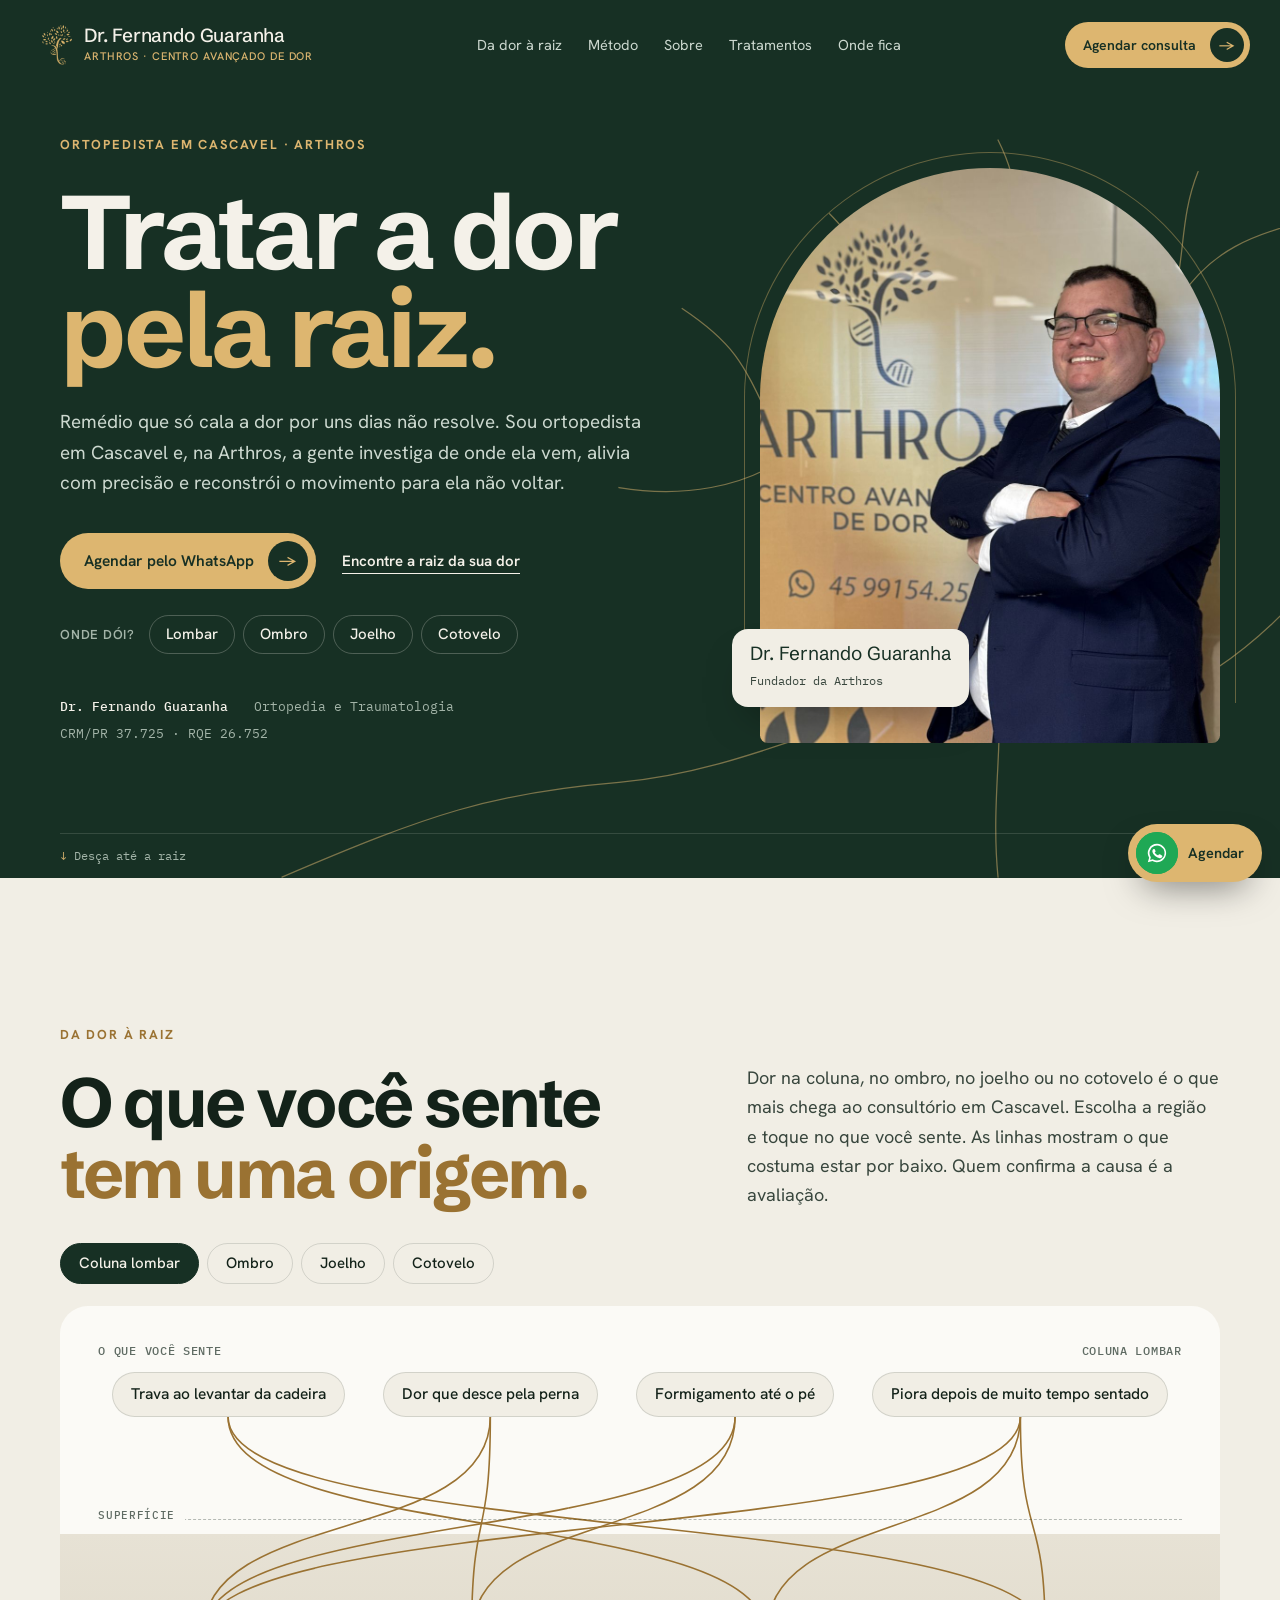
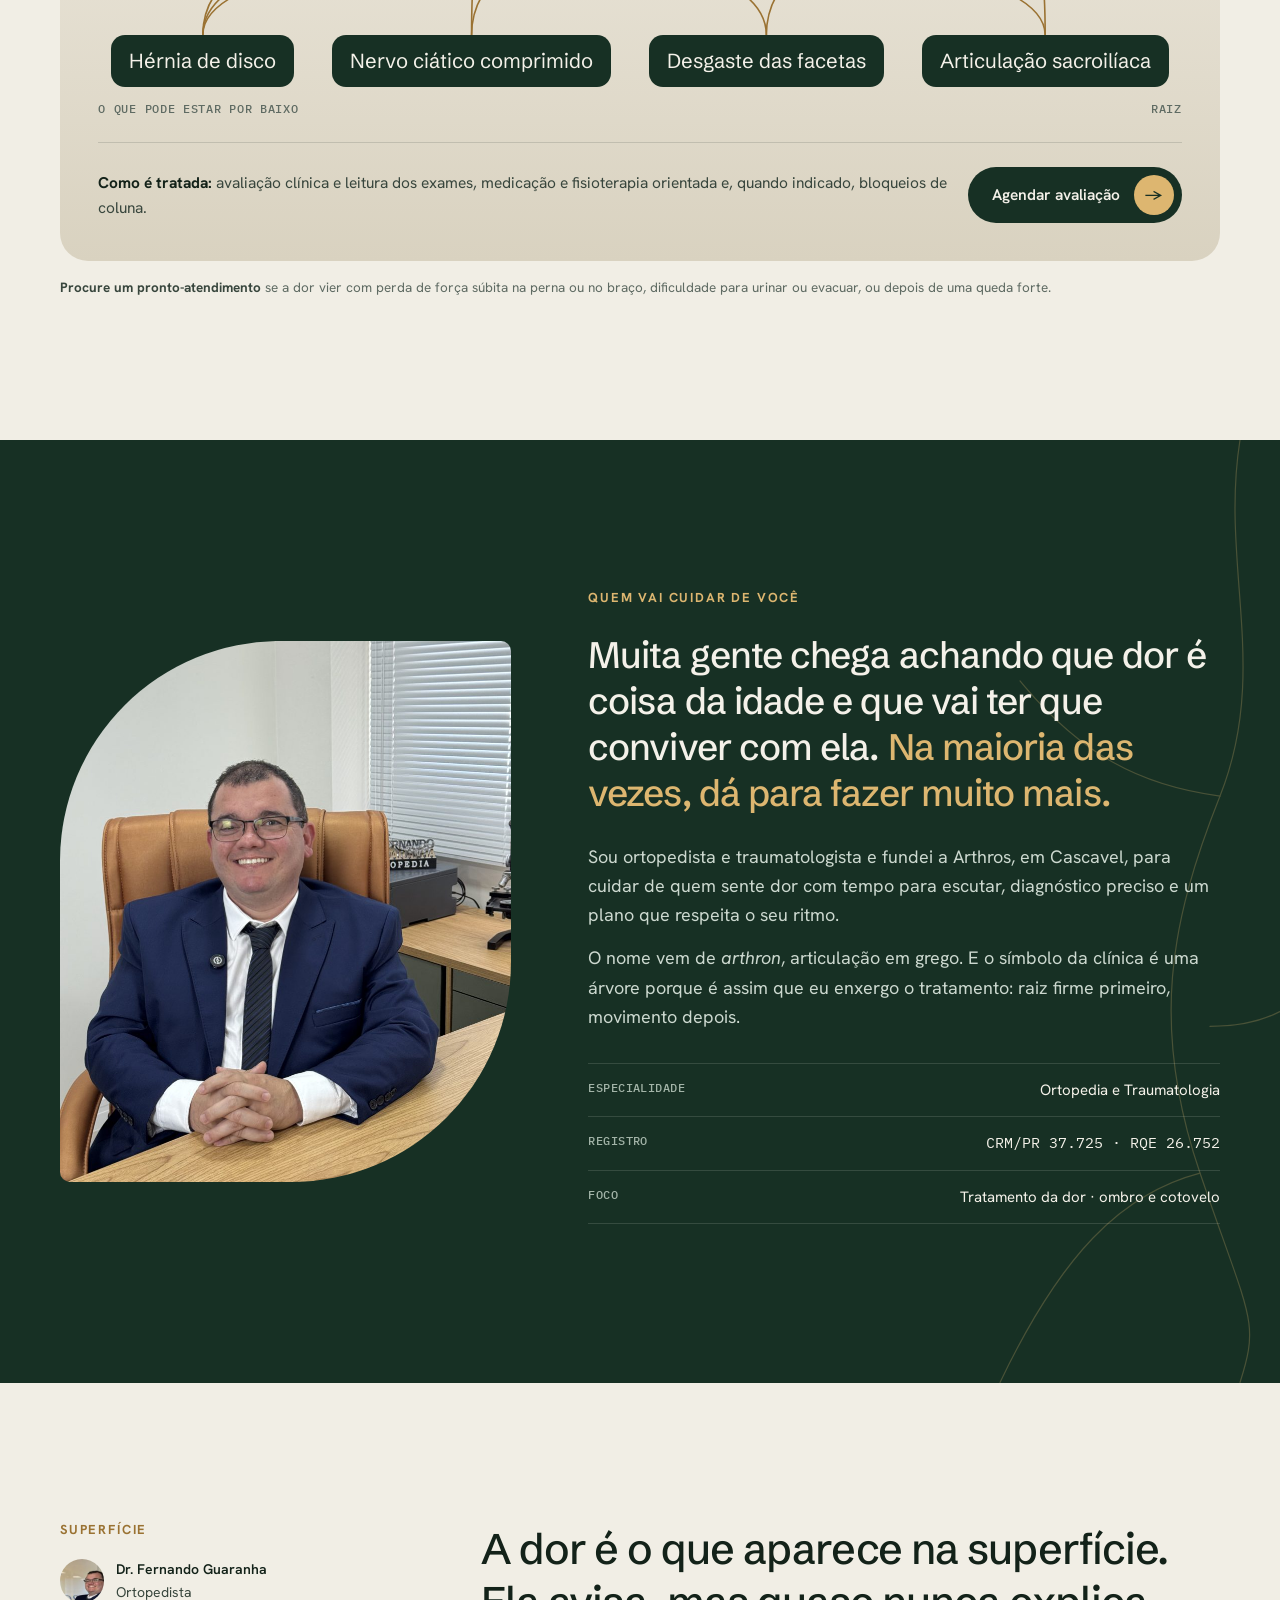
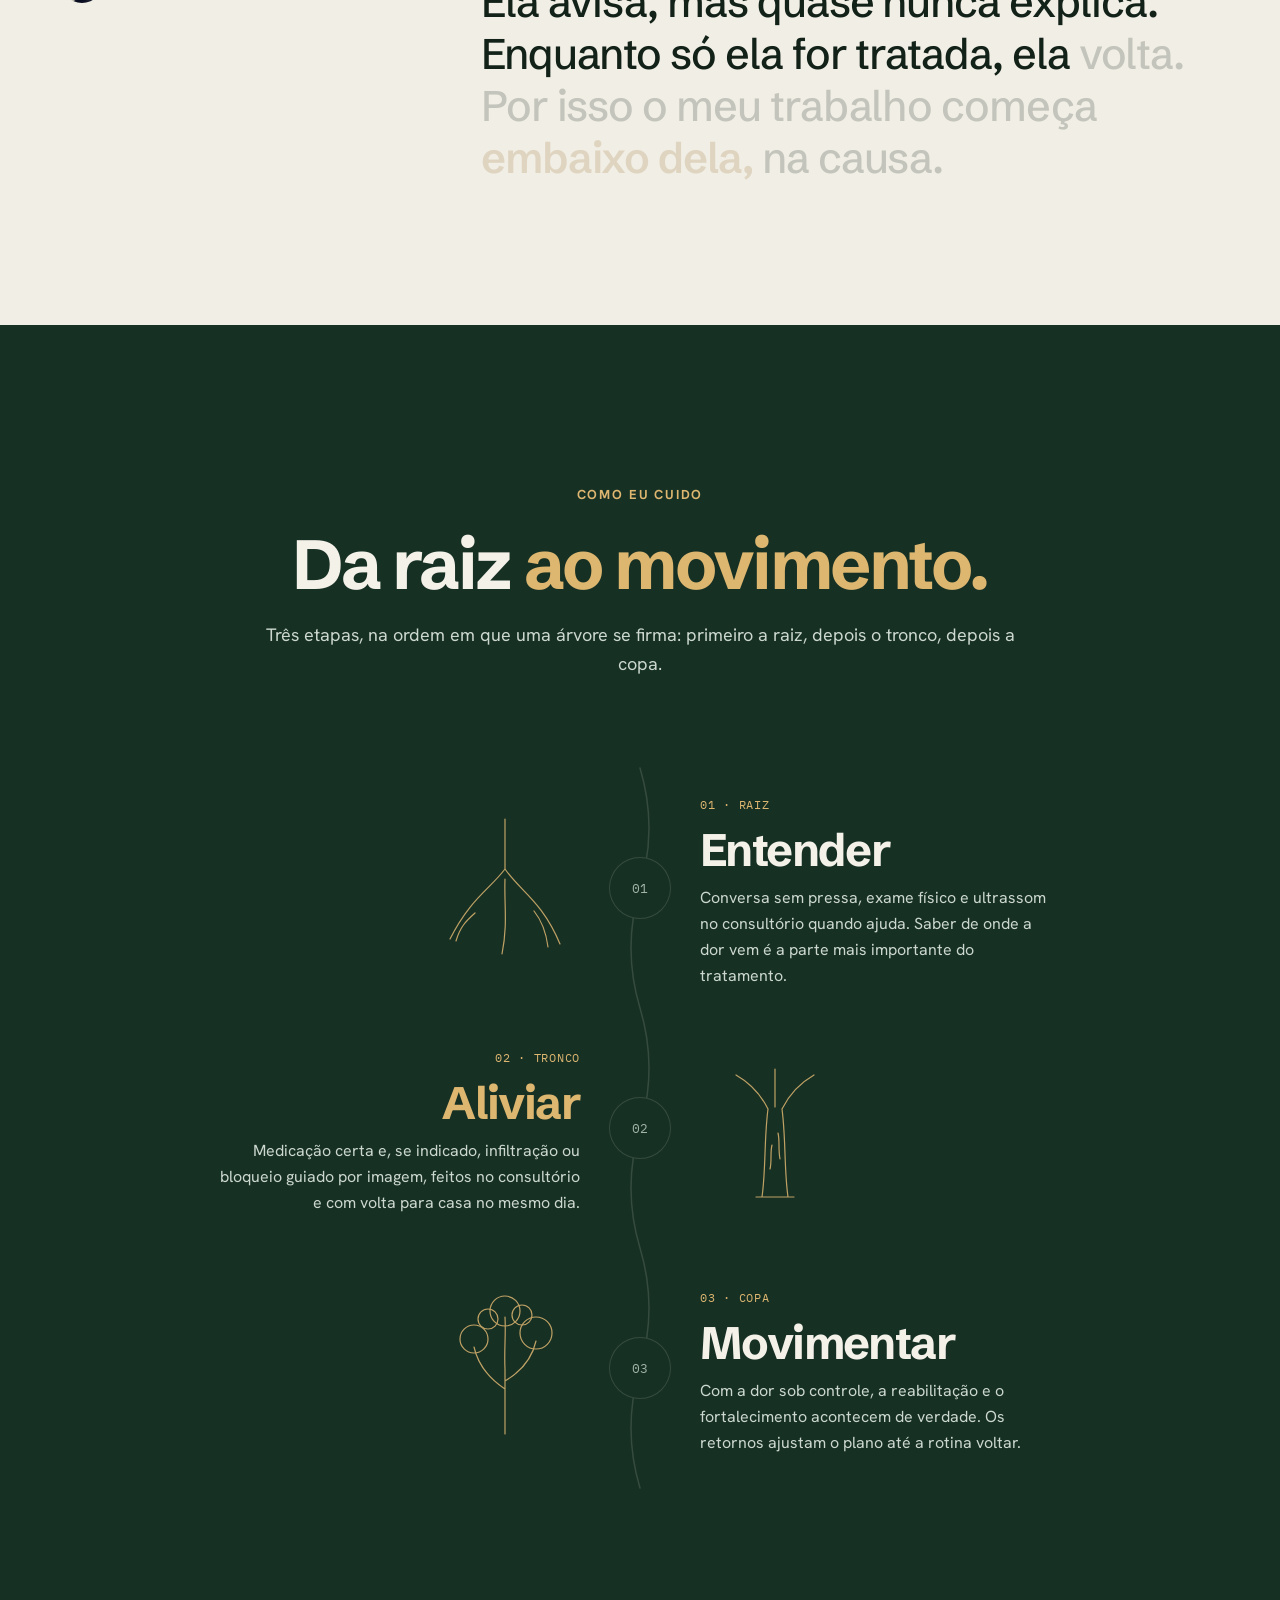
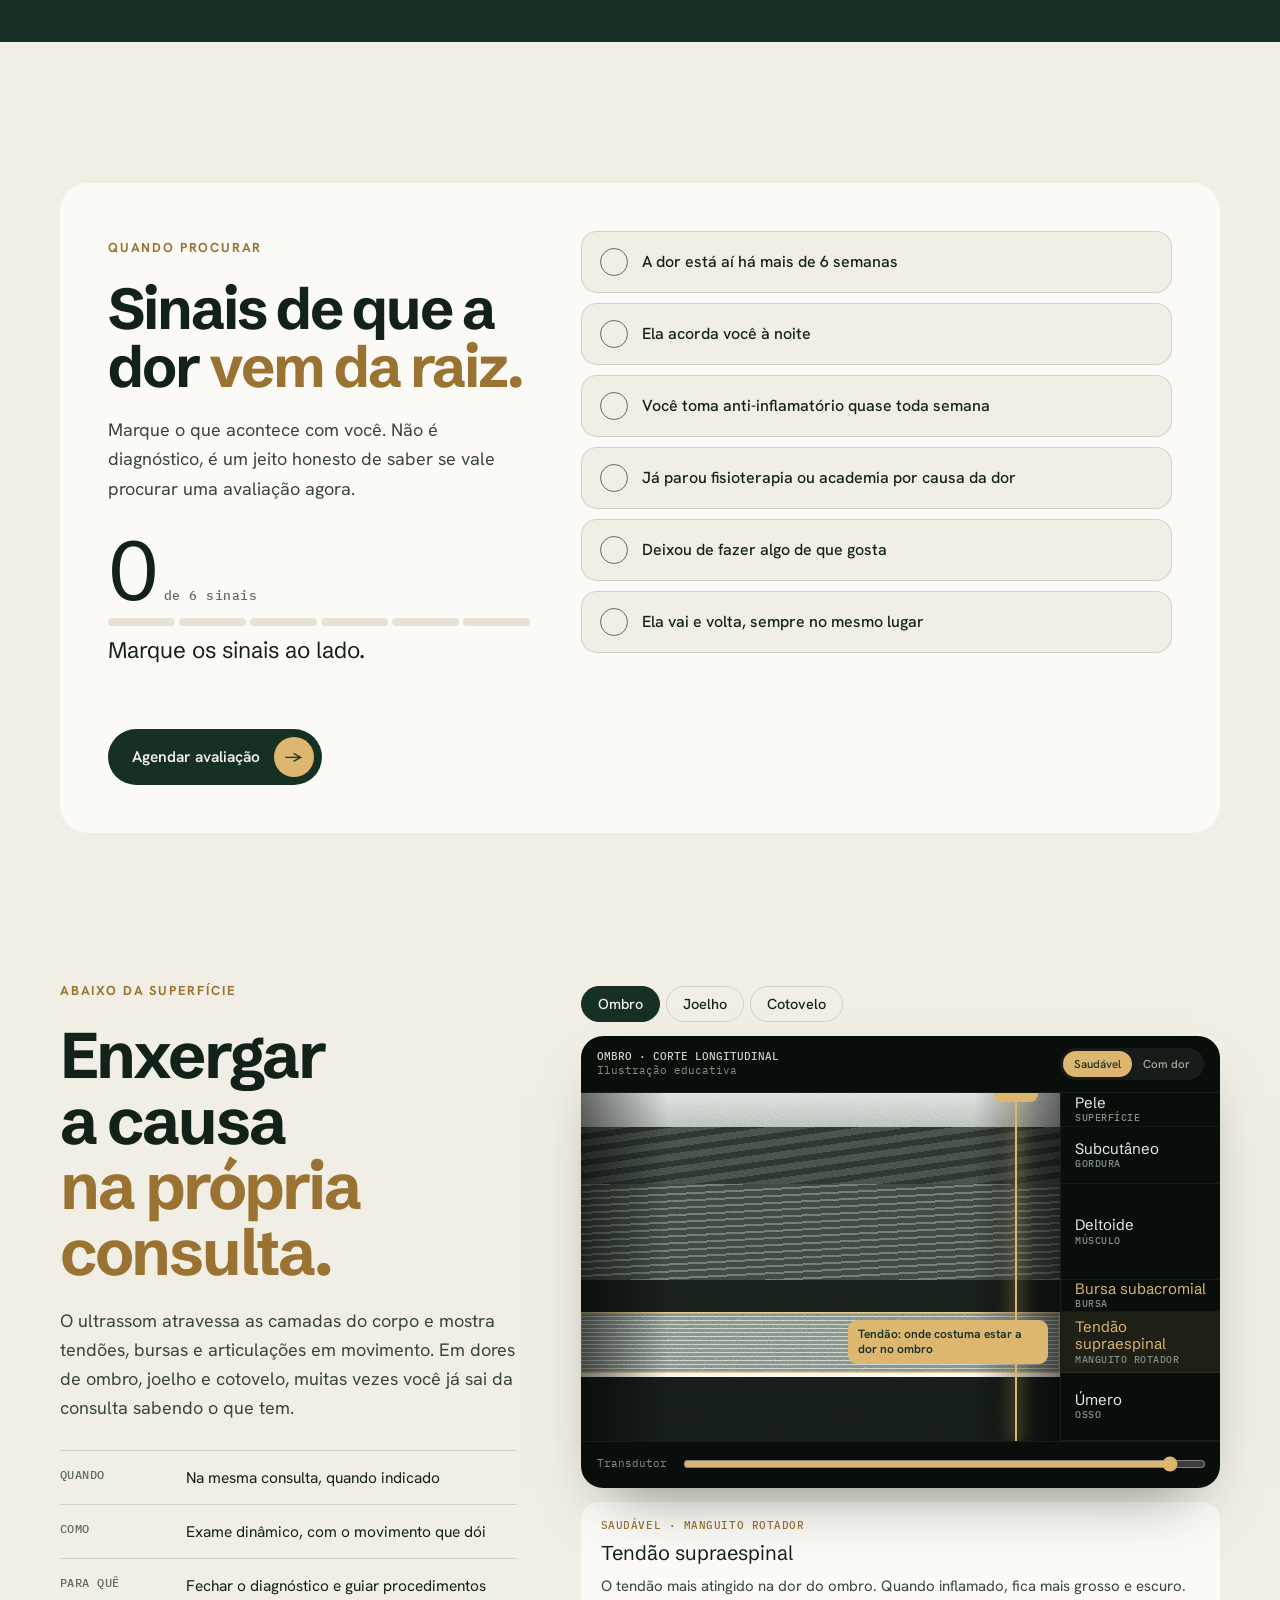
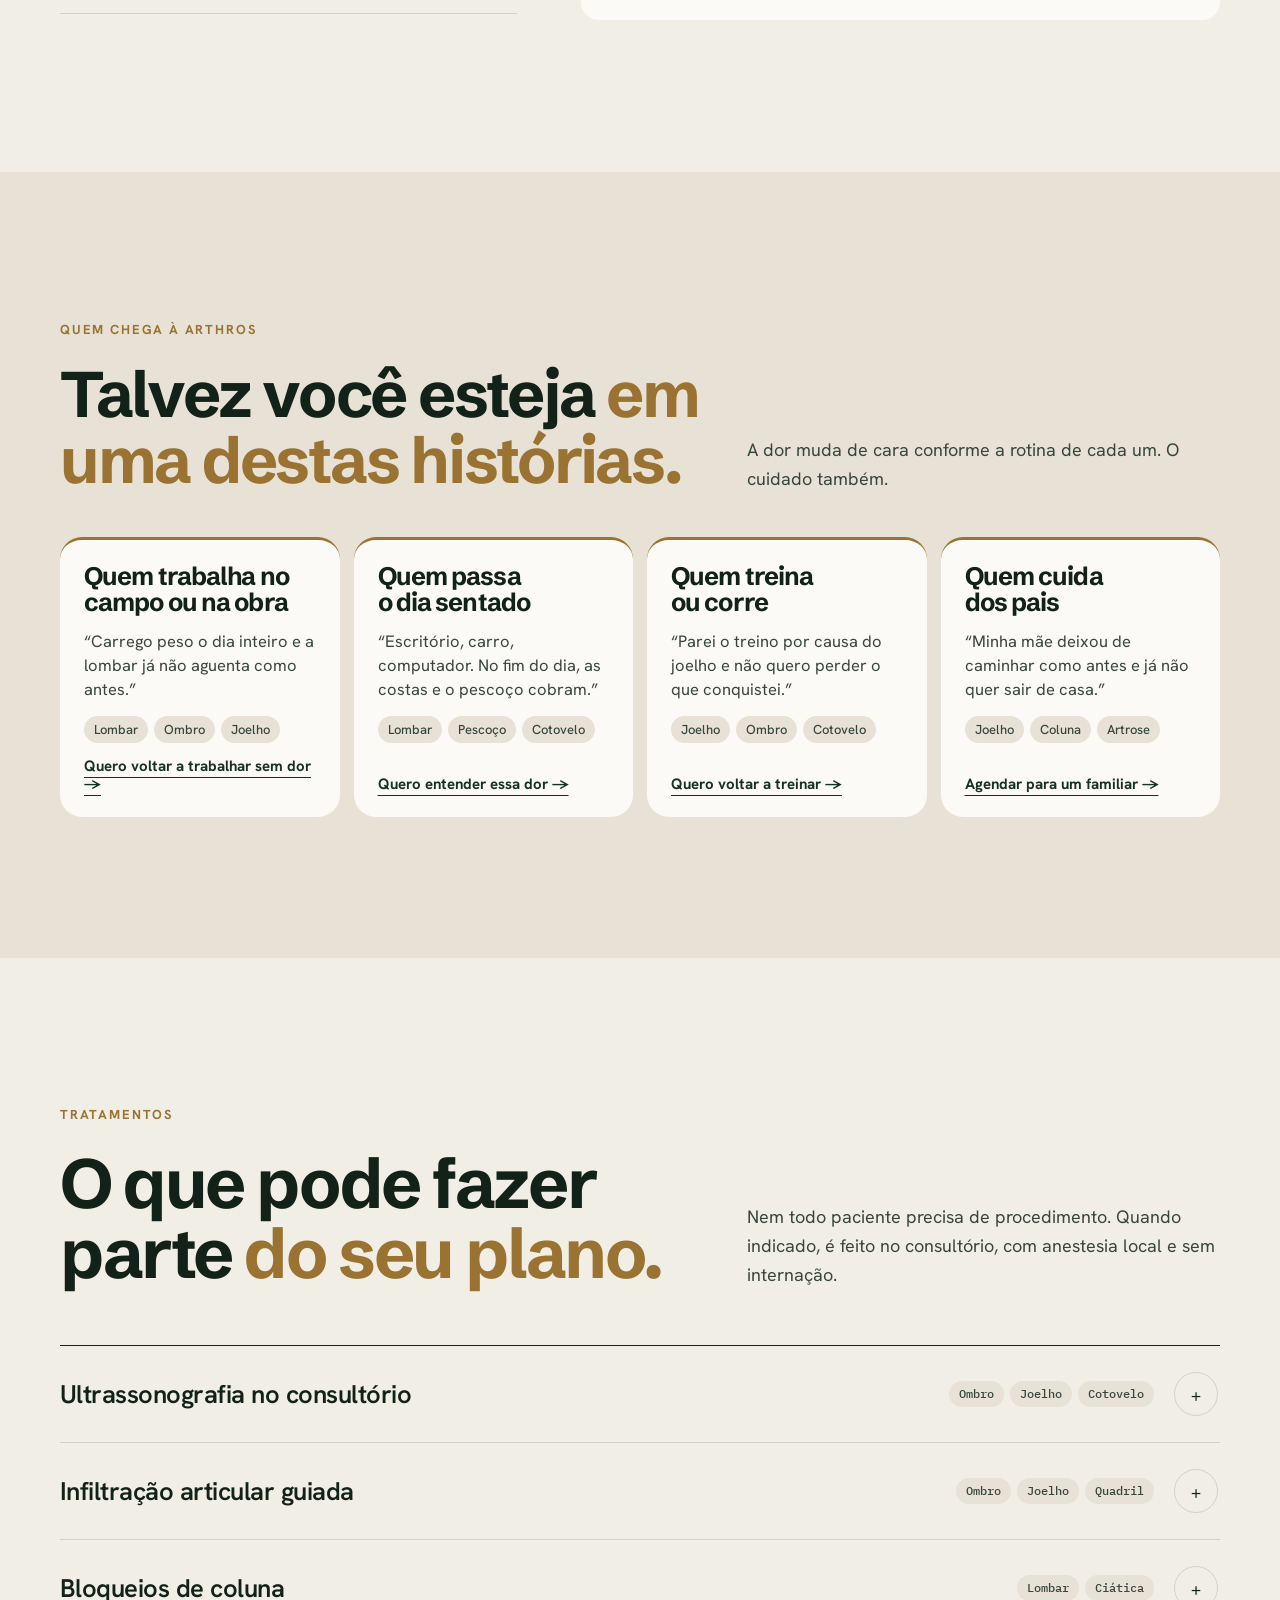
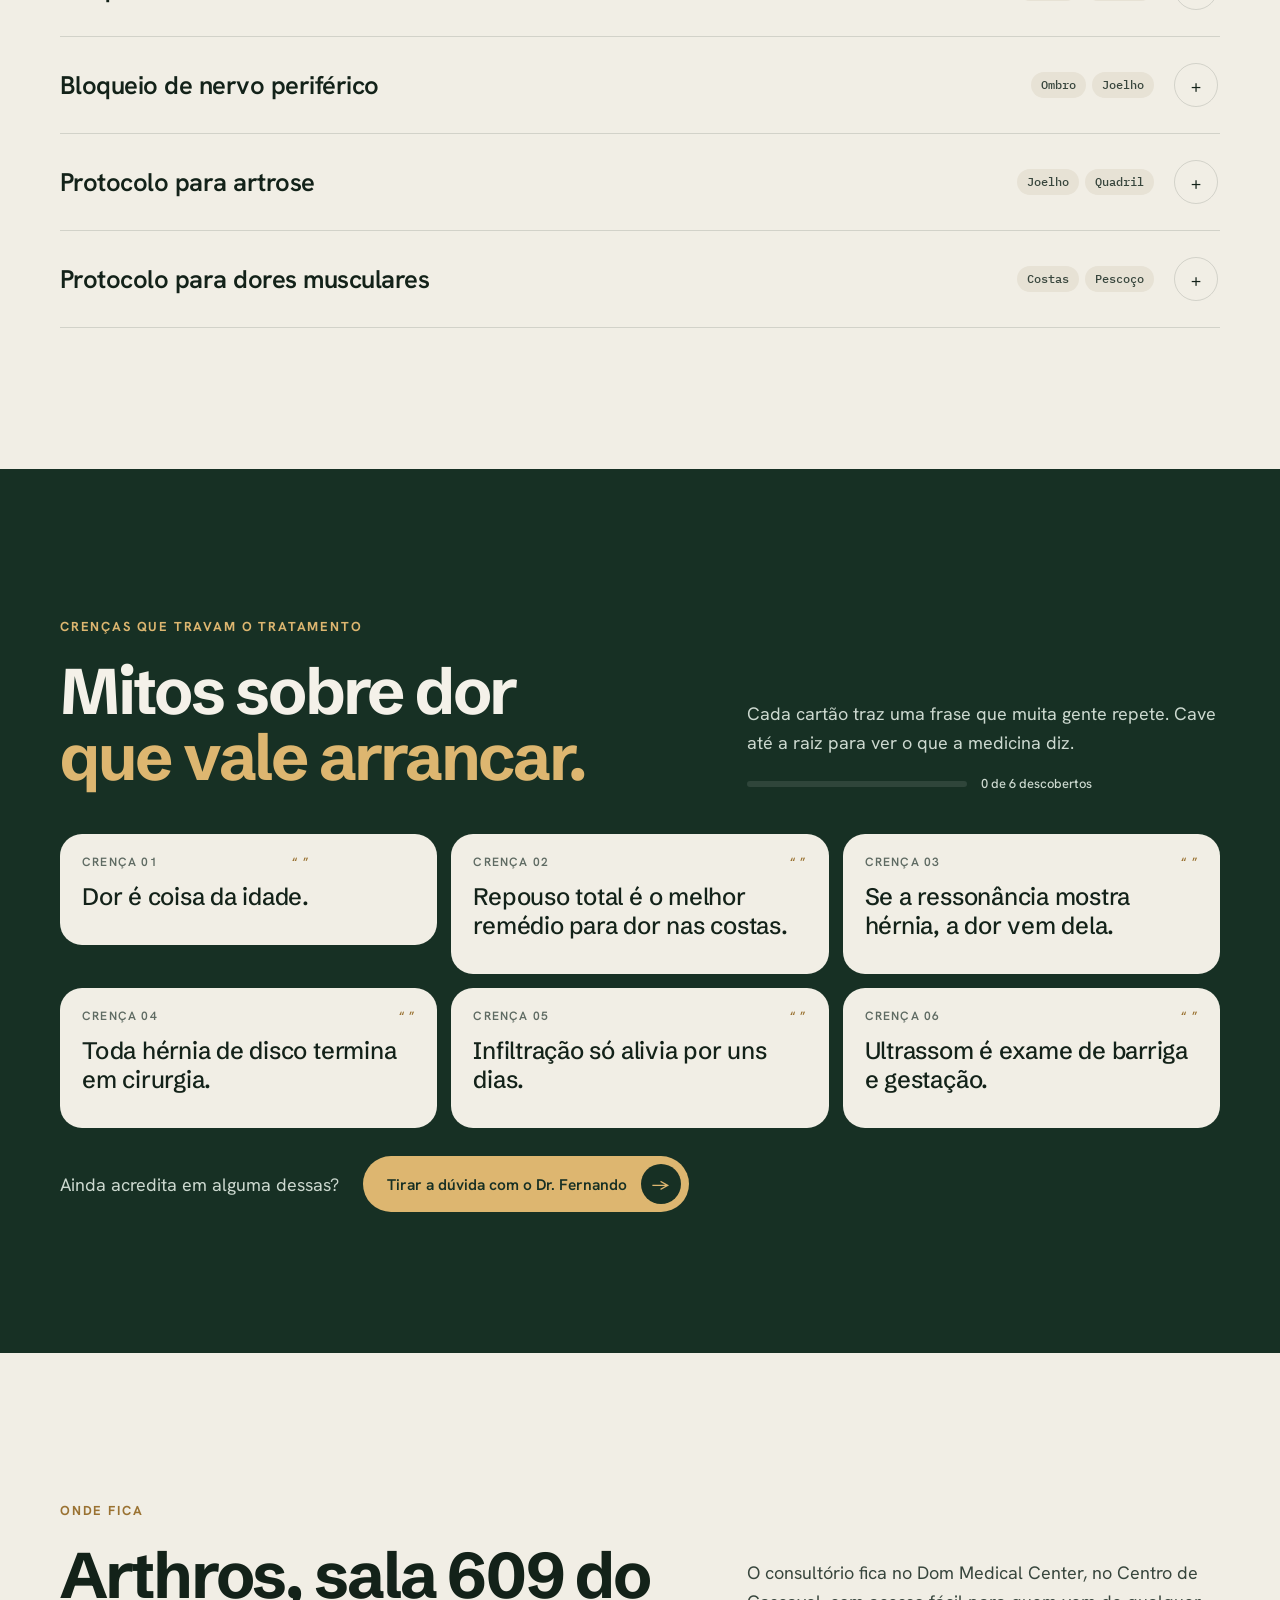
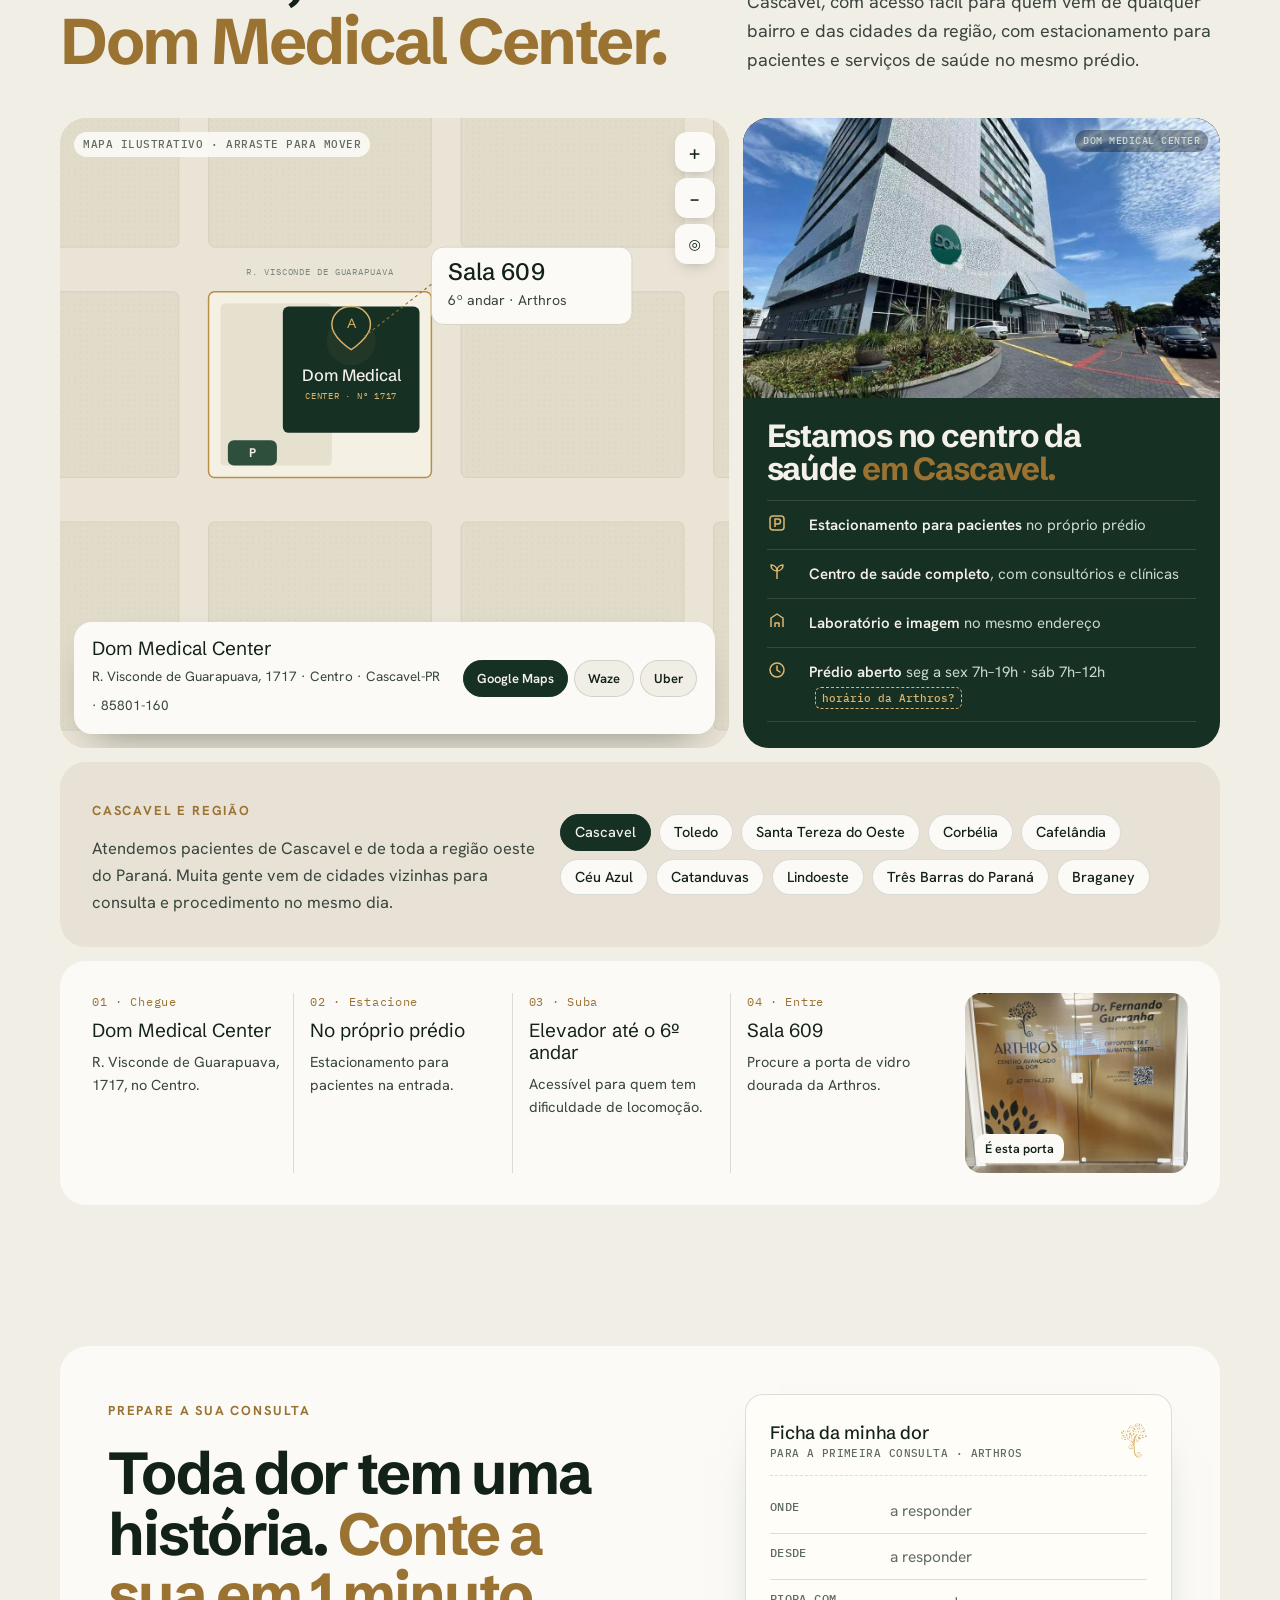
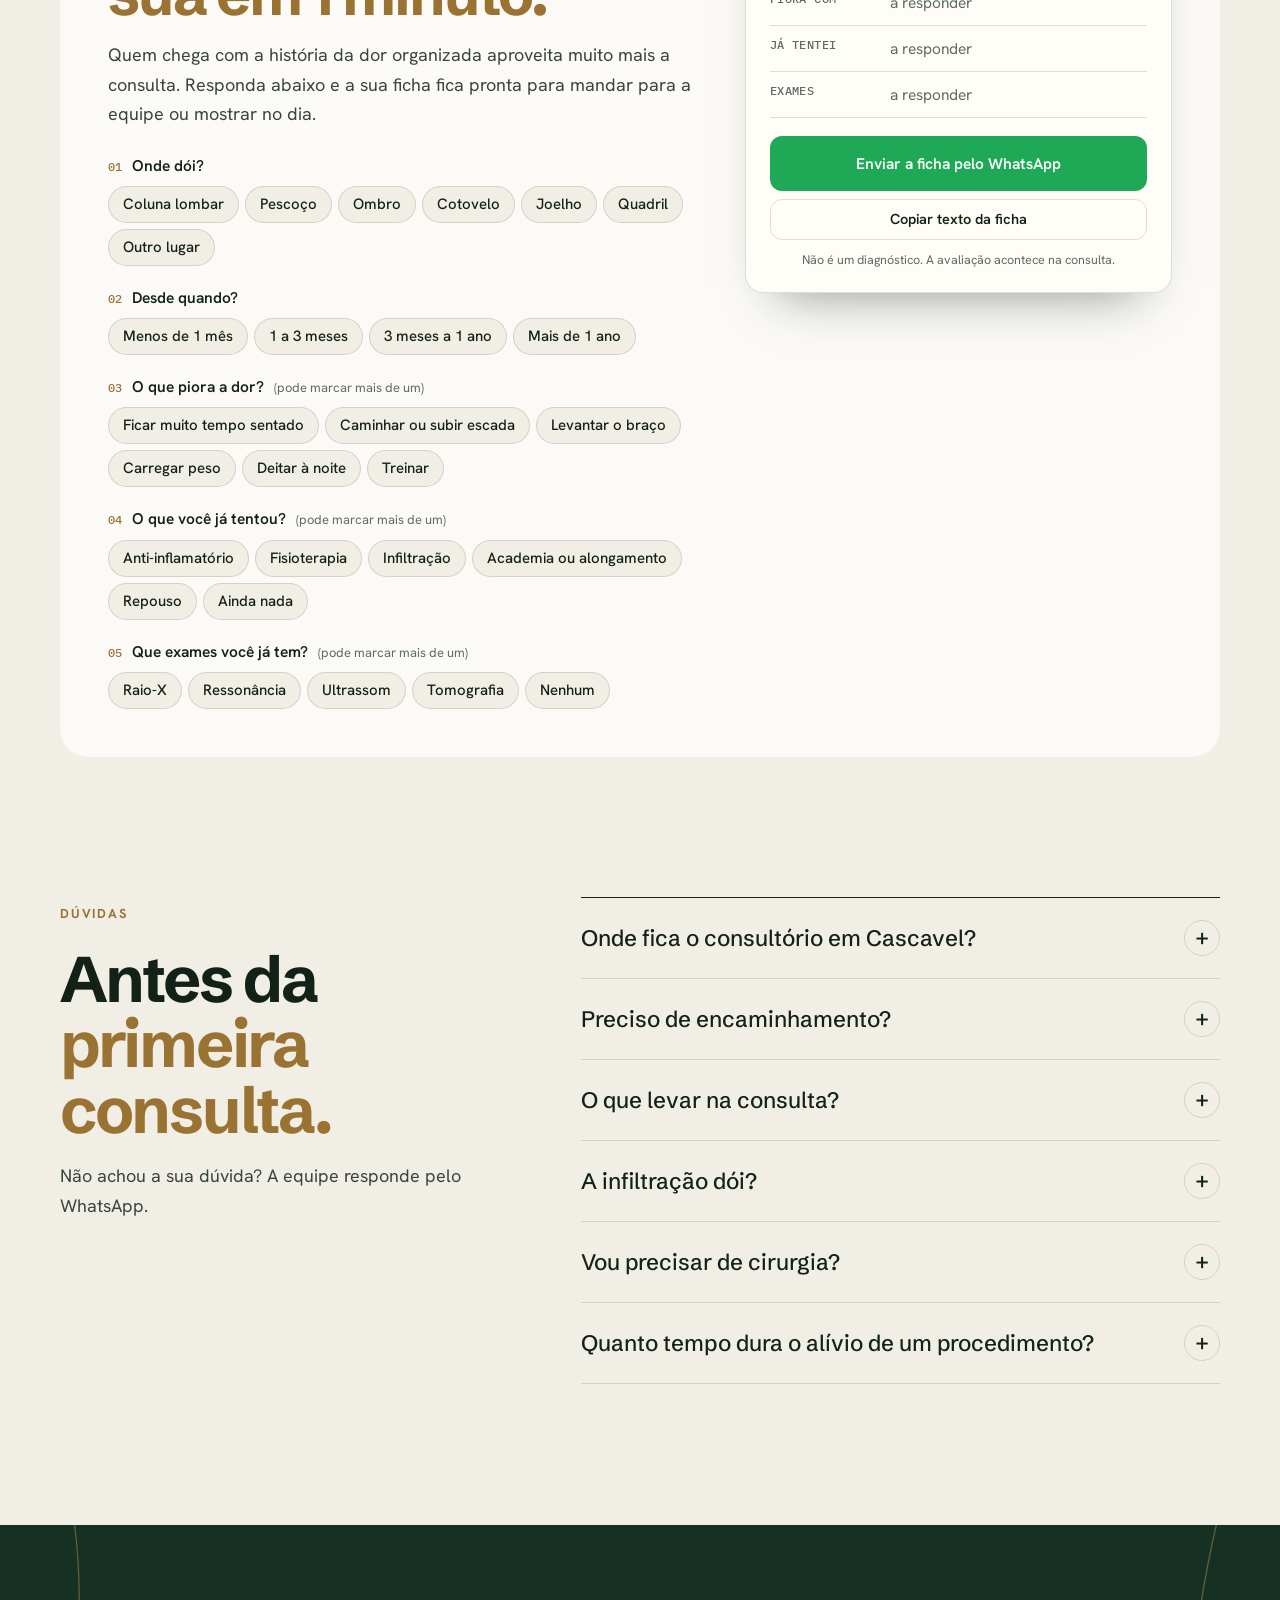
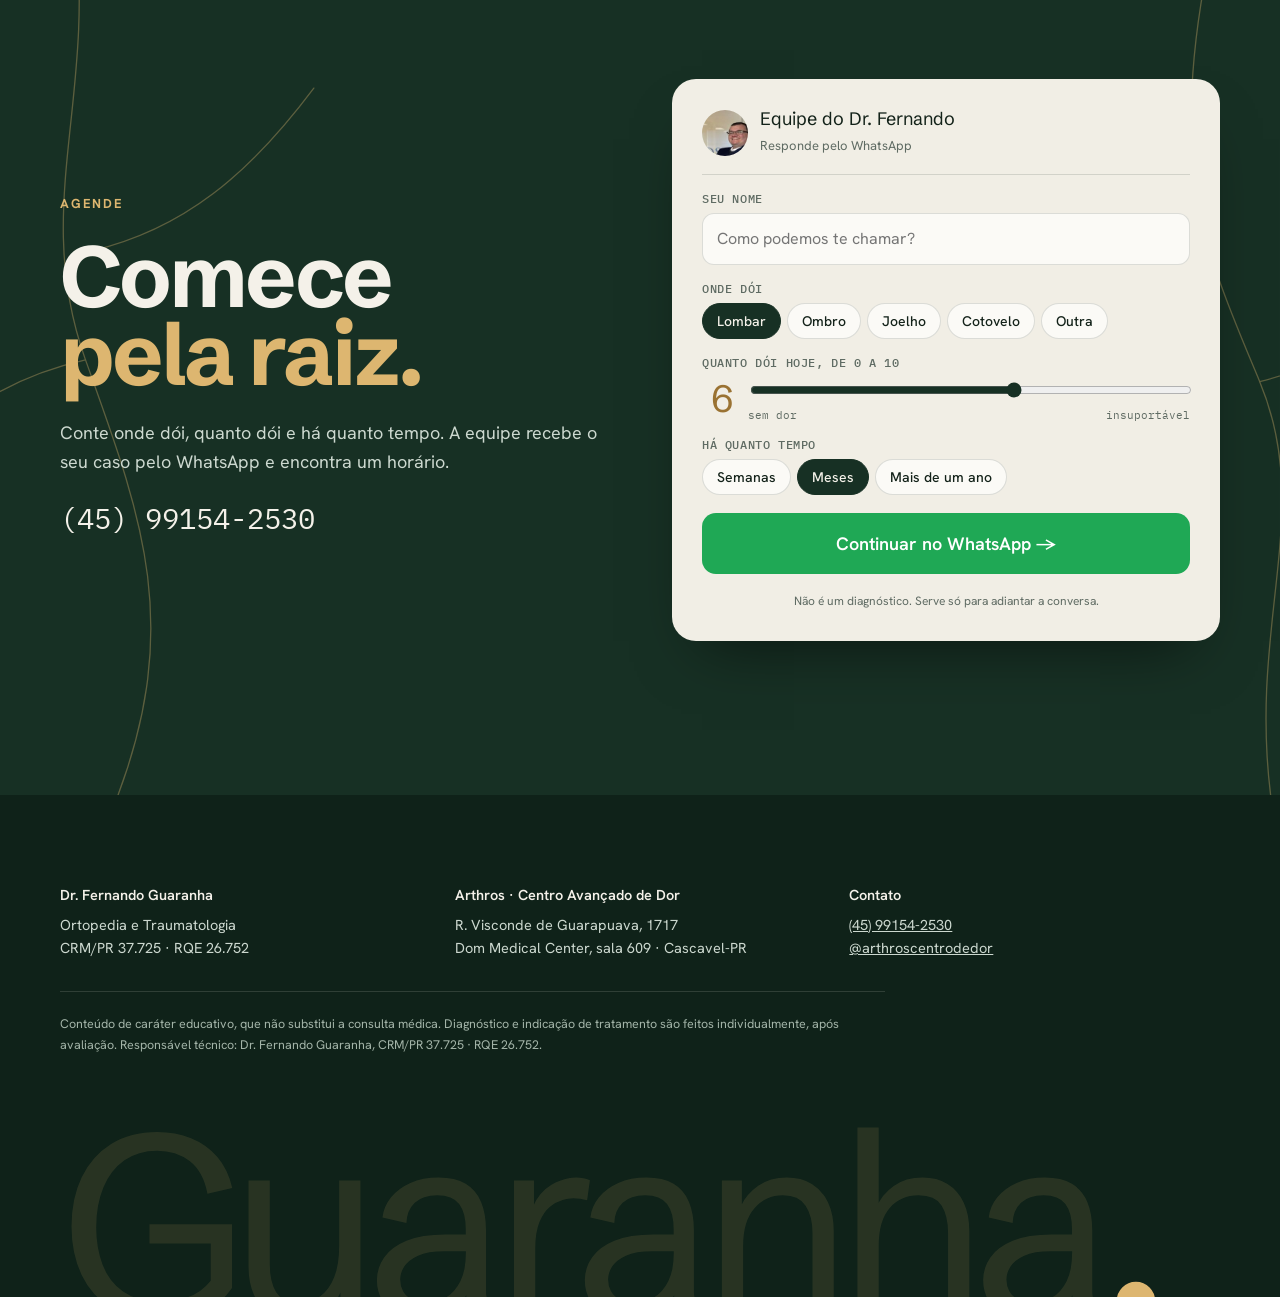
==== index.html @ 93569114 "Add files via upload" ====
<!doctype html>
<html lang="pt-BR">
<head>
<meta charset="utf-8">
<meta name="viewport" content="width=device-width, initial-scale=1, viewport-fit=cover">
<title>Dr. Fernando Guaranha · Ortopedista em Cascavel</title>
<meta name="description" content="Ortopedista em Cascavel especializado no tratamento da dor na coluna, ombro, joelho e cotovelo. Ultrassom no consultório, infiltração e bloqueios guiados. Arthros, Dom Medical Center, sala 609.">
<meta name="keywords" content="ortopedista Cascavel, tratamento da dor Cascavel, dor no ombro Cascavel, dor no joelho Cascavel, dor lombar Cascavel, infiltração Cascavel, bloqueio de coluna Cascavel, Arthros Cascavel, Dom Medical Center">
<meta name="robots" content="index,follow,max-image-preview:large">
<meta name="author" content="Dr. Fernando Guaranha">
<meta name="geo.region" content="BR-PR">
<meta name="geo.placename" content="Cascavel">
<meta name="geo.position" content="-24.9569452;-53.4633422">
<meta name="ICBM" content="-24.9569452, -53.4633422">
<meta name="theme-color" content="#173024">
<link rel="canonical" href="https://SEU-DOMINIO.com.br/">
<link rel="icon" type="image/png" href="img/arthros_gold.png">
<meta property="og:type" content="website">
<meta property="og:locale" content="pt_BR">
<meta property="og:site_name" content="Dr. Fernando Guaranha · Arthros">
<meta property="og:title" content="Dr. Fernando Guaranha · Ortopedista em Cascavel">
<meta property="og:description" content="Tratar a dor pela raiz. Coluna, ombro, joelho e cotovelo, com ultrassom no consultório. Arthros, Dom Medical Center, Cascavel-PR.">
<meta property="og:url" content="https://SEU-DOMINIO.com.br/">
<meta property="og:image" content="https://SEU-DOMINIO.com.br/img/og.jpg">
<meta property="og:image:width" content="1200">
<meta property="og:image:height" content="630">
<meta name="twitter:card" content="summary_large_image">
<script type="application/ld+json">
{"@context":"https://schema.org","@graph":[
{"@type":"Physician","@id":"https://SEU-DOMINIO.com.br/#medico","name":"Dr. Fernando Guaranha","description":"Ortopedista e traumatologista em Cascavel, com foco no tratamento da dor na coluna, ombro, joelho e cotovelo.","medicalSpecialty":"Orthopedic","url":"https://SEU-DOMINIO.com.br/","image":"https://SEU-DOMINIO.com.br/img/sobre.jpg","telephone":"+55-45-99154-2530","identifier":[{"@type":"PropertyValue","propertyID":"CRM/PR","value":"37725"},{"@type":"PropertyValue","propertyID":"RQE","value":"26752"}],"worksFor":{"@id":"https://SEU-DOMINIO.com.br/#clinica"},"address":{"@id":"https://SEU-DOMINIO.com.br/#endereco"},"areaServed":[{"@type":"City","name":"Cascavel"},{"@type":"City","name":"Toledo"},{"@type":"City","name":"Santa Tereza do Oeste"},{"@type":"City","name":"Corbélia"},{"@type":"City","name":"Cafelândia"}],"sameAs":["https://www.instagram.com/arthroscentrodedor/"]},
{"@type":"MedicalClinic","@id":"https://SEU-DOMINIO.com.br/#clinica","name":"Arthros · Centro Avançado de Dor","url":"https://SEU-DOMINIO.com.br/","image":"https://SEU-DOMINIO.com.br/img/fachada.jpg","logo":"https://SEU-DOMINIO.com.br/img/arthros_gold.png","telephone":"+55-45-99154-2530","medicalSpecialty":"Orthopedic","address":{"@type":"PostalAddress","@id":"https://SEU-DOMINIO.com.br/#endereco","streetAddress":"Rua Visconde de Guarapuava, 1717, sala 609 (Dom Medical Center)","addressLocality":"Cascavel","addressRegion":"PR","postalCode":"85801-160","addressCountry":"BR"},"geo":{"@type":"GeoCoordinates","latitude":-24.9569452,"longitude":-53.4633422},"hasMap":"https://www.google.com/maps/place/?q=place_id:ChIJ8yO1ZZ3V85QRUoaycMlhe_M","availableService":[{"@type":"MedicalProcedure","name":"Ultrassonografia musculoesquelética"},{"@type":"MedicalProcedure","name":"Infiltração articular guiada por ultrassom"},{"@type":"MedicalProcedure","name":"Bloqueios de coluna"},{"@type":"MedicalProcedure","name":"Bloqueio de nervo periférico"},{"@type":"MedicalProcedure","name":"Protocolo para artrose"}],"sameAs":["https://www.instagram.com/arthroscentrodedor/"]},
{"@type":"FAQPage","mainEntity":[
{"@type":"Question","name":"Onde fica o consultório em Cascavel?","acceptedAnswer":{"@type":"Answer","text":"No Dom Medical Center, Rua Visconde de Guarapuava, 1717, sala 609, no Centro de Cascavel. O prédio tem estacionamento para pacientes."}},
{"@type":"Question","name":"Preciso de encaminhamento?","acceptedAnswer":{"@type":"Answer","text":"Não. Você pode agendar direto pelo WhatsApp e contar um pouco da sua dor para a equipe já se preparar."}},
{"@type":"Question","name":"O que levar na consulta?","acceptedAnswer":{"@type":"Answer","text":"Os exames de imagem que já tiver (raio-X, ressonância, ultrassom) e a lista dos remédios que usa. Se faltar algum exame, ele é pedido na consulta."}},
{"@type":"Question","name":"A infiltração dói?","acceptedAnswer":{"@type":"Answer","text":"É feita com anestesia local e agulha fina, guiada por imagem. A maioria das pessoas descreve um desconforto rápido, e cada etapa é explicada antes de começar."}},
{"@type":"Question","name":"Vou precisar de cirurgia?","acceptedAnswer":{"@type":"Answer","text":"A maior parte das dores de coluna, ombro e joelho é tratada sem cirurgia. Se a avaliação mostrar que a cirurgia é o melhor caminho, você recebe essa informação com clareza e o encaminhamento adequado."}}
]}]}
</script>
<link rel="preconnect" href="https://fonts.googleapis.com">
<link rel="preconnect" href="https://fonts.gstatic.com" crossorigin>
<link rel="stylesheet" href="https://fonts.googleapis.com/css2?family=Schibsted+Grotesk:ital,wght@0,400..800;1,400..700&family=Hanken+Grotesk:wght@400;500;600;700&family=IBM+Plex+Mono:wght@400;500&display=swap">
<style>
/* Concept "Raiz": the page descends from surface (the symptom) to root (the cause) and grows back (movement).
   Committed palette from the Arthros world: forest green, cream, Arthros gold. Schibsted Grotesk carries the voice, Hanken reads, Plex Mono labels.
   Signatures: growing root lines, symptom→cause root diagram, method as a growing stem, ultrasound tissue layers. */
:root{
  --forest:#173024; --forest-2:#1E3A2C; --forest-3:#0F2219; --moss:#2D4F3C;
  --cream:#F1EEE5; --cream-2:#E7E2D5; --paper:#FBFAF6;
  --ink:#132219; --ink-2:#38463D; --ink-3:#5F6B63;
  --on:#F4F1E9; --on-2:#CCD8CF; --on-3:#A3B4A8;
  --gold:#DDB670; --gold-2:#9A7232; --gold-soft:rgba(217,178,106,.16);
  --line:rgba(22,38,29,.14); --line-on:rgba(241,238,229,.14);
  --wa:#1FA855;
  --f-serif:"Schibsted Grotesk","Helvetica Neue",Arial,sans-serif;
  --f-sans:"Hanken Grotesk","Segoe UI",system-ui,sans-serif;
  --f-mono:"IBM Plex Mono",ui-monospace,Menlo,monospace;
  --wrap:1240px; --ease:cubic-bezier(.2,.8,.2,1);
  color-scheme:light;
}
*{box-sizing:border-box}
html{scroll-behavior:smooth}
body{margin:0;background:var(--cream);color:var(--ink);font:400 18px/1.62 var(--f-sans);-webkit-font-smoothing:antialiased;overflow-x:clip}
img{display:block;max-width:100%}
a{color:inherit}
button{font:inherit;color:inherit}
:focus-visible{outline:2px solid var(--gold);outline-offset:3px;border-radius:6px}
.wrap{max-width:var(--wrap);margin:0 auto;padding-inline:clamp(16px,4vw,40px)}
h1,h2,h3{margin:0;font-family:var(--f-serif);font-weight:700;letter-spacing:-.035em;line-height:1.02;text-wrap:balance;font-optical-sizing:auto}
h2 em,h1 em,h3 em{font-style:normal;font-weight:700;color:var(--gold-2)}
.dark h2 em,.dark h1 em,.dark h3 em{color:var(--gold)}
p{margin:0}
.kick{display:inline-flex;align-items:center;gap:12px;font:700 13px/1 var(--f-sans);letter-spacing:.14em;text-transform:uppercase;color:var(--gold-2)}
.dark .kick{color:var(--gold)}
.mono{font-family:var(--f-mono);font-variant-numeric:tabular-nums}
.dark{background:var(--forest);color:var(--on)}

/* buttons */
.btn{display:inline-flex;align-items:center;gap:14px;text-decoration:none;border:0;cursor:pointer;font:600 15.5px/1 var(--f-sans);border-radius:999px;padding:8px 8px 8px 24px;transition:background .3s,color .3s}
.btn i{width:40px;height:40px;border-radius:50%;display:grid;place-items:center;font-style:normal;transition:transform .35s var(--ease)}
.btn:hover i{transform:rotate(-45deg)}
.btn--gold{background:var(--gold);color:var(--forest)}
.btn--gold i{background:var(--forest);color:var(--gold)}
.btn--gold:hover{background:#E6C487}
.btn--forest{background:var(--forest);color:var(--on)}
.btn--forest i{background:var(--gold);color:var(--forest)}
.btn--forest:hover{background:var(--moss)}
.lnk{font-weight:600;font-size:15px;text-underline-offset:7px;text-decoration-thickness:1px}

/* header */
.hdr{position:fixed;left:0;right:0;top:env(safe-area-inset-top,0px);z-index:60;padding:12px clamp(10px,2vw,20px);pointer-events:none}
.hdr__bar{pointer-events:auto;max-width:var(--wrap);margin:0 auto;display:flex;justify-content:space-between;align-items:center;gap:16px;padding:10px 10px 10px 22px;border-radius:999px;color:var(--on);transition:background .4s,color .4s,box-shadow .4s}
.hdr.solid .hdr__bar{background:rgba(23,48,36,.9);backdrop-filter:blur(14px);-webkit-backdrop-filter:blur(14px);box-shadow:0 14px 34px -18px rgba(0,0,0,.5)}
.logo{text-decoration:none;display:flex;align-items:center;gap:12px}
.logo img{width:30px;height:auto}
.logo b{display:block;font:500 19px/1.05 var(--f-serif);letter-spacing:-.01em}
.logo small{display:block;font:500 11px/1.3 var(--f-sans);letter-spacing:.08em;text-transform:uppercase;color:var(--gold);margin-top:3px}
.nav{display:flex;gap:26px}
.nav a{text-decoration:none;font-size:14.5px;color:var(--on-2)}
.nav a:hover{color:var(--on)}
.hdr .btn{padding:6px 6px 6px 18px;font-size:14px}
.hdr .btn i{width:34px;height:34px}
@media (max-width:980px){.nav{display:none}}
@media (max-width:480px){.hdr .btn span{display:none}.hdr .btn{padding:6px}.hdr__bar{padding-left:16px}.logo{gap:10px}.logo img{width:24px}.logo b{font-size:16px}.logo small{font-size:9.5px;letter-spacing:.06em}}

/* roots svg (shared) */
.roots{position:absolute;pointer-events:none;color:var(--gold);overflow:visible}
.roots path{fill:none;stroke:currentColor;stroke-width:1.2;stroke-linecap:round}
.grow path{stroke-dasharray:var(--len,1600);stroke-dashoffset:var(--len,1600);animation:grow 3.4s var(--ease) forwards}
.grow path:nth-child(2n){animation-delay:.25s}.grow path:nth-child(3n){animation-delay:.5s}
@keyframes grow{to{stroke-dashoffset:0}}

/* ============ HERO ============ */
.hero{position:relative;overflow:hidden;padding-top:clamp(96px,10vw,128px)}
.hero .roots{inset:auto 0 0 0;width:100%;height:84%;opacity:.5}
.hero__grid{position:relative;z-index:2;display:grid;grid-template-columns:minmax(0,1.12fr) minmax(0,.88fr);gap:clamp(28px,5vw,72px);align-items:end;padding-bottom:clamp(56px,7vw,96px)}
.hero h1{margin-top:26px;font-size:clamp(3.2rem,1.4rem + 6.4vw,7.4rem);line-height:.94;letter-spacing:-.035em;font-optical-sizing:auto}
.hero h1 em{display:block}
.hero__lead{margin-top:28px;font-size:clamp(1.03rem,.98rem + .3vw,1.18rem);color:var(--on-2);max-width:32em}
.hero__cta{margin-top:34px;display:flex;flex-wrap:wrap;gap:16px 26px;align-items:center}
.hero__cred{margin-top:44px;display:flex;flex-wrap:wrap;gap:10px 26px;font:400 12.5px/1.4 var(--f-mono);color:var(--on-3)}
.hero__cred b{color:var(--on);font-weight:500}
.por{position:relative;justify-self:end;width:min(100%,460px)}
.por__img{aspect-ratio:4/5;border-radius:240px 240px 8px 8px;overflow:hidden;position:relative;z-index:2;background:var(--forest-2)}
.por__img img{width:100%;height:100%;object-fit:cover}
.por__ring{position:absolute;inset:-16px -16px 40px -16px;border:1px solid rgba(217,178,106,.4);border-radius:260px 260px 0 0;border-bottom:0;z-index:1}
.por__tag{position:absolute;left:-28px;bottom:36px;z-index:3;background:var(--cream);color:var(--forest);border-radius:16px;padding:14px 18px;box-shadow:0 22px 44px -22px rgba(0,0,0,.6)}
.por__tag b{display:block;font:400 19px/1.1 var(--f-serif)}
.por__tag span{font:400 12px/1.4 var(--f-mono);color:var(--ink-2)}
.ground{position:relative;z-index:2;border-top:1px solid var(--line-on);display:flex;justify-content:space-between;gap:16px;padding-block:16px;font:400 12px/1 var(--f-mono);color:var(--on-3)}
.ground span:first-child::before{content:"↓ ";color:var(--gold)}
@media (max-width:920px){.hero__grid{grid-template-columns:1fr}.por{justify-self:start;width:min(86%,400px);margin-left:28px}}

/* ============ STRATA intro (manifesto) ============ */
.strata{padding-block:clamp(88px,11vw,150px);position:relative}
.manif{display:grid;grid-template-columns:minmax(0,4fr) minmax(0,8fr);gap:clamp(24px,4vw,56px)}
.manif p.big{font:500 clamp(1.6rem,1.15rem + 1.9vw,2.8rem)/1.22 var(--f-serif);letter-spacing:-.025em;font-optical-sizing:auto}
.manif p.big b{font-weight:500}
.manif p.big em{font-style:normal;font-weight:600;color:var(--gold-2)}
.manif .w{opacity:.2;transition:opacity .3s}
.manif .w.on{opacity:1}
.manif__side{display:grid;gap:22px;align-content:start}
.manif__sig{display:flex;gap:12px;align-items:center;font-size:14px;color:var(--ink-2)}
.manif__sig img{width:44px;height:44px;border-radius:50%;object-fit:cover}
.manif__sig b{display:block;color:var(--ink);font-weight:600}
@media (max-width:860px){.manif{grid-template-columns:1fr}}

/* ============ ROOT DIAGRAM: symptom → cause ============ */
.rd-sec{padding-block:clamp(88px,11vw,150px)}
.rd-head{display:grid;grid-template-columns:minmax(0,7fr) minmax(0,5fr);gap:24px;align-items:end;margin-bottom:34px}
.rd-head h2{font-size:clamp(2.4rem,1.3rem + 3.8vw,4.8rem);margin-top:20px}
.rd-head p{color:var(--ink-2);max-width:30em}
.regs{display:flex;flex-wrap:wrap;gap:8px;margin-bottom:22px}
.reg{border:1px solid var(--line);background:transparent;border-radius:999px;padding:12px 18px;font:500 15px/1 var(--f-sans);cursor:pointer;transition:all .3s}
.reg:hover{border-color:var(--ink)}
.reg[aria-selected="true"]{background:var(--forest);color:var(--on);border-color:var(--forest)}
.reg small{font:400 11px/1 var(--f-mono);opacity:.6;margin-left:6px}
.rd{position:relative;border-radius:28px;overflow:hidden;background:linear-gradient(180deg,var(--paper) 0%,var(--paper) 41%,var(--cream-2) 41%,#D9D2C0 100%)}
.rd__in{position:relative;z-index:2;padding:clamp(22px,3vw,40px)}
.rd__lbl{display:flex;justify-content:space-between;font:500 11.5px/1 var(--f-mono);letter-spacing:.06em;text-transform:uppercase;color:var(--ink-3)}
.rd__row{display:flex;flex-wrap:wrap;justify-content:space-around;gap:12px;margin-top:16px}
.sym{background:var(--cream);border:1px solid var(--line);border-radius:999px;padding:12px 18px;font:500 15.5px/1.2 var(--f-sans);cursor:pointer;transition:all .3s;text-align:center}
.sym:hover,.sym.on{background:var(--forest);color:var(--on);border-color:var(--forest)}
.rd__ground{position:relative;margin-block:clamp(70px,8vw,110px) 0;border-top:1.5px dashed rgba(22,38,29,.3)}
.rd__ground span{position:absolute;left:0;top:-10px;background:var(--paper);padding-right:10px;font:500 11px/1 var(--f-mono);letter-spacing:.06em;text-transform:uppercase;color:var(--ink-3)}
.rd__causes{margin-top:clamp(80px,9vw,120px)}
.cause{background:var(--forest);color:var(--on);border-radius:14px;padding:14px 18px;font:400 clamp(1.05rem,.95rem + .4vw,1.3rem)/1.15 var(--f-serif);transition:all .3s;text-align:center;min-width:150px}
.cause.dim{opacity:.35}
.rd__svg{position:absolute;inset:0;width:100%;height:100%;z-index:1;pointer-events:none}
.rd__svg path{fill:none;stroke:var(--gold-2);stroke-width:1.6;stroke-linecap:round;transition:opacity .3s}
.rd__svg path.dim{opacity:.18}
.rd__svg path.hl{stroke:var(--forest);stroke-width:2.2}
.rd__foot{position:relative;z-index:2;margin-top:28px;padding-top:24px;border-top:1px solid rgba(22,38,29,.14);display:grid;grid-template-columns:minmax(0,1fr) auto;gap:20px;align-items:center}
.rd__foot p{font-size:15.5px;color:var(--ink-2)}
.rd__foot b{color:var(--ink)}
.rd__note{margin-top:16px;font-size:13.5px;color:var(--ink-3)}
.rd__note b{color:var(--ink-2)}
@media (max-width:860px){.rd-head{grid-template-columns:1fr}.rd__foot{grid-template-columns:1fr}.cause{min-width:0;flex:1 1 40%}.sym{flex:1 1 40%}}

/* ============ METHOD: growing stem ============ */
.method{position:relative;padding-block:clamp(96px,12vw,170px);overflow:hidden}
.method__head{text-align:center;max-width:760px;margin:0 auto clamp(56px,7vw,96px)}
.method__head h2{font-size:clamp(2.4rem,1.3rem + 3.8vw,4.8rem);margin-top:22px}
.method__head p{margin-top:20px;color:var(--on-2)}
.stem{position:relative;max-width:980px;margin:0 auto}
.stem__svg{position:absolute;left:50%;top:0;height:100%;width:120px;transform:translateX(-50%);overflow:visible}
.stem__svg path{fill:none;stroke-linecap:round}
.stem__svg .bg{stroke:var(--line-on);stroke-width:1.5}
.stem__svg .fg{stroke:var(--gold);stroke-width:2.5}
.st{position:relative;display:grid;grid-template-columns:1fr 120px 1fr;align-items:center;min-height:240px}
.st__node{grid-column:2;justify-self:center;width:62px;height:62px;border-radius:50%;background:var(--forest);border:1.5px solid var(--line-on);display:grid;place-items:center;font:400 13px/1 var(--f-mono);color:var(--on-3);position:relative;z-index:2;transition:all .5s var(--ease)}
.st.lit .st__node{background:var(--gold);color:var(--forest);border-color:var(--gold);box-shadow:0 0 0 10px rgba(217,178,106,.14)}
.st__txt{max-width:360px}
.st:nth-child(odd) .st__txt{grid-column:1;grid-row:1;justify-self:end;text-align:right}
.st:nth-child(even) .st__txt{grid-column:3;grid-row:1}
.st__txt .mono{font-size:12px;color:var(--gold);letter-spacing:.06em;text-transform:uppercase}
.st__txt h3{font-size:clamp(2rem,1.4rem + 1.8vw,3rem);margin-top:10px}
.st__txt p{margin-top:12px;color:var(--on-2);font-size:16px}
.st__art{grid-row:1;color:var(--gold);opacity:.85}
.st:nth-child(odd) .st__art{grid-column:3;justify-self:start}
.st:nth-child(even) .st__art{grid-column:1;justify-self:end}
.st__art svg{width:150px;height:150px}
.st__art path,.st__art circle{fill:none;stroke:currentColor;stroke-width:1.2;stroke-linecap:round}
@media (max-width:860px){
  .stem__svg{left:30px}
  .st{grid-template-columns:60px 1fr;min-height:0;padding-block:26px;gap:16px}
  .st__node{grid-column:1;width:48px;height:48px}
  .st:nth-child(odd) .st__txt,.st:nth-child(even) .st__txt{grid-column:2;grid-row:1;text-align:left;justify-self:start}
  .st__art{display:none}
}

/* ============ ULTRASOUND LAYERS ============ */
.us{padding-block:0 clamp(88px,11vw,150px)}
.us__grid{display:grid;grid-template-columns:minmax(0,5fr) minmax(0,7fr);gap:clamp(28px,5vw,72px);align-items:center}
.us h2{font-size:clamp(2.3rem,1.3rem + 3.4vw,4.4rem);margin-top:20px}
.us__p{margin-top:20px;color:var(--ink-2);max-width:32em}
.us__list{margin-top:28px;display:grid;gap:0;border-top:1px solid var(--line)}
.us__list div{display:grid;grid-template-columns:110px minmax(0,1fr);gap:16px;padding:14px 0;border-bottom:1px solid var(--line);font-size:15.5px}
.us__list dt{font:500 12px/1.6 var(--f-mono);letter-spacing:.04em;text-transform:uppercase;color:var(--ink-3)}
.us__list dd{margin:0}
.layers{position:relative;border-radius:24px;overflow:hidden;background:#0C1410;color:#DDE5DF;box-shadow:0 30px 60px -30px rgba(15,34,25,.55)}
.layers__photo{position:relative;height:200px;overflow:hidden}
.layers__photo img{width:100%;height:100%;object-fit:cover;object-position:18% 38%;filter:grayscale(.2)}
.layers__photo::after{content:"";position:absolute;inset:0;background:linear-gradient(180deg,transparent 40%,#0C1410)}
.lay{position:relative;display:grid;grid-template-columns:minmax(0,1fr) 150px;align-items:center;border-top:1px solid rgba(255,255,255,.05)}
.lay__band{height:100%;min-height:var(--h);position:relative}
.lay__lbl{padding:0 16px;font:500 11px/1.3 var(--f-mono);letter-spacing:.05em;text-transform:uppercase;color:#93A59A}
.lay__lbl b{display:block;color:#E6ECE8;font:400 15px/1.2 var(--f-serif);text-transform:none;letter-spacing:0}
.l-skin .lay__band{background:linear-gradient(180deg,#C9CFC9,#9AA39C)}
.l-fat .lay__band{background:repeating-linear-gradient(170deg,#3A433D 0 8px,#2B332E 8px 15px)}
.l-mus .lay__band{background:repeating-linear-gradient(176deg,#5B655E 0 2px,#3A433D 2px 7px)}
.l-ten .lay__band{background:repeating-linear-gradient(180deg,#B9C2BB 0 1.5px,#6E7972 1.5px 4px);box-shadow:inset 0 0 0 2px var(--gold)}
.l-bone .lay__band{background:linear-gradient(180deg,#F2F4F2 0 4px,#1A211D 4px 100%)}
.l-ten .lay__lbl b{color:var(--gold)}
.scan{position:absolute;top:200px;bottom:0;width:2px;left:10%;background:var(--gold);box-shadow:0 0 18px 4px rgba(217,178,106,.45);animation:sweep 5s ease-in-out infinite;z-index:3}
@keyframes sweep{50%{left:calc(100% - 170px)}}
.layers__tag{position:absolute;right:166px;top:calc(200px + var(--tagtop));transform:translateY(-50%);z-index:4;background:var(--gold);color:var(--forest);font:600 12px/1.25 var(--f-sans);padding:8px 10px;border-radius:10px;max-width:180px}
.layers__tag::after{content:"";position:absolute;right:-6px;top:50%;width:12px;height:12px;background:var(--gold);transform:translateY(-50%) rotate(45deg)}
.layers__foot{padding:12px 16px;display:flex;justify-content:space-between;font:400 10.5px/1.3 var(--f-mono);color:#7F9187;border-top:1px solid rgba(255,255,255,.06)}
@media (max-width:920px){.us__grid{grid-template-columns:1fr}}
@media (max-width:520px){.lay{grid-template-columns:minmax(0,1fr) 112px}.layers__tag{right:118px;max-width:140px}@keyframes sweep{50%{left:calc(100% - 130px)}}}

/* ============ ABOUT ============ */
.about{padding-block:clamp(88px,11vw,150px);position:relative;overflow:hidden}
.about__grid{display:grid;grid-template-columns:minmax(0,5fr) minmax(0,7fr);gap:clamp(28px,6vw,96px);align-items:center;position:relative;z-index:2}
.about__img{aspect-ratio:900/1080;border-radius:220px 10px 220px 10px;overflow:hidden;position:relative}
.about__img img{width:100%;height:100%;object-fit:cover}
.about blockquote{margin:22px 0 0;font:500 clamp(1.5rem,1.1rem + 1.5vw,2.4rem)/1.25 var(--f-serif);letter-spacing:-.025em;font-optical-sizing:auto}
.about blockquote em{font-style:normal;color:var(--gold)}
.about__p{margin-top:26px;display:grid;gap:14px;color:var(--on-2);max-width:36em}
.sheet{margin-top:32px;border-top:1px solid var(--line-on)}
.sheet div{display:flex;justify-content:space-between;gap:18px;padding:14px 0;border-bottom:1px solid var(--line-on);font-size:15px}
.sheet dt{color:var(--on-3);font:500 12px/1.6 var(--f-mono);letter-spacing:.04em;text-transform:uppercase}
.sheet dd{margin:0;text-align:right}
.about .roots{right:-60px;top:0;width:520px;height:100%;opacity:.25}
@media (max-width:900px){.about__grid{grid-template-columns:1fr}.about__img{max-width:420px}}

/* ============ TREATMENTS ============ */
.tr{padding-block:clamp(88px,11vw,150px)}
.tr__head{display:grid;grid-template-columns:minmax(0,7fr) minmax(0,5fr);gap:24px;align-items:end;margin-bottom:clamp(32px,5vw,56px)}
.tr__head h2{font-size:clamp(2.4rem,1.3rem + 3.8vw,4.8rem);margin-top:20px}
.tr__head p{color:var(--ink-2)}
.tlist{border-top:1px solid var(--ink)}
.tlist details{border-bottom:1px solid var(--line)}
.tlist summary{list-style:none;cursor:pointer;display:grid;grid-template-columns:minmax(0,1fr) auto 46px;gap:20px;align-items:center;padding:26px 0}
.tlist summary::-webkit-details-marker{display:none}
.tlist h3{font-size:clamp(1.55rem,1.15rem + 1.3vw,2.4rem);transition:color .3s,transform .4s var(--ease)}
.tlist summary:hover h3{color:var(--gold-2);transform:translateX(8px)}
.tags{display:flex;gap:6px;flex-wrap:wrap;justify-content:flex-end}
.tags span{font:500 12px/1 var(--f-mono);padding:7px 10px;border-radius:999px;background:var(--cream-2);color:var(--ink-2)}
.plus{width:44px;height:44px;border-radius:50%;border:1px solid var(--line);display:grid;place-items:center;transition:all .35s var(--ease)}
details[open] .plus{transform:rotate(45deg);background:var(--forest);color:var(--gold);border-color:var(--forest)}
.tlist .body{display:grid;grid-template-columns:minmax(0,7fr) minmax(0,5fr);gap:32px;padding:0 0 30px;color:var(--ink-2)}
.tlist dl{margin:0;font-size:14.5px}
.tlist dl div{display:flex;justify-content:space-between;gap:16px;padding:10px 0;border-top:1px solid var(--line)}
.tlist dd{margin:0;color:var(--ink);font-weight:500;text-align:right}
@media (max-width:760px){.tr__head{grid-template-columns:1fr}.tags{display:none}.tlist summary{grid-template-columns:minmax(0,1fr) 44px}.tlist .body{grid-template-columns:1fr}}

/* ============ CLINIC ============ */
.cl{padding-bottom:clamp(88px,11vw,150px)}
.cl__card{background:var(--paper);border-radius:28px;overflow:hidden;display:grid;grid-template-columns:minmax(0,5fr) minmax(0,7fr)}
.cl__img{position:relative;min-height:460px}
.cl__img img{position:absolute;inset:0;width:100%;height:100%;object-fit:cover}
.cl__info{padding:clamp(26px,4vw,52px);display:grid;gap:22px;align-content:center}
.cl__info h2{font-size:clamp(2.1rem,1.3rem + 2.6vw,3.6rem)}
.cl__info p.lead{color:var(--ink-2)}
.cl__info .sheet{border-color:var(--line)}
.cl__info .sheet div{border-color:var(--line)}
.cl__info .sheet dt{color:var(--ink-3)}
.todo{font:500 10.5px/1 var(--f-mono);color:var(--gold-2);border:1px dashed var(--gold-2);border-radius:6px;padding:3px 6px;margin-left:6px;white-space:nowrap}
@media (max-width:860px){.cl__card{grid-template-columns:1fr}.cl__img{min-height:340px}}

/* ============ FAQ ============ */
.faq{padding-block:0 clamp(88px,11vw,150px)}
.faq__grid{display:grid;grid-template-columns:minmax(0,5fr) minmax(0,7fr);gap:clamp(28px,5vw,72px)}
.faq h2{font-size:clamp(2.3rem,1.3rem + 3.4vw,4.4rem);margin-top:20px}
.faq__l p{margin-top:18px;color:var(--ink-2)}
.faq__list{border-top:1px solid var(--ink)}
.faq details{border-bottom:1px solid var(--line)}
.faq summary{list-style:none;cursor:pointer;display:flex;justify-content:space-between;gap:18px;align-items:center;padding:22px 0;font:400 clamp(1.15rem,1rem + .5vw,1.4rem)/1.25 var(--f-serif)}
.faq summary::-webkit-details-marker{display:none}
.faq .plus{width:36px;height:36px;flex:none}
.faq details p{padding:0 0 22px;color:var(--ink-2);max-width:40em}
@media (max-width:860px){.faq__grid{grid-template-columns:1fr}}

/* ============ FINAL CTA ============ */
.final{position:relative;overflow:hidden;padding-block:clamp(96px,12vw,170px)}
.final .roots{inset:0;width:100%;height:100%;opacity:.35}
.final__grid{position:relative;z-index:2;display:grid;grid-template-columns:minmax(0,6fr) minmax(0,6fr);gap:clamp(28px,5vw,72px);align-items:center}
.final h2{font-size:clamp(2.8rem,1.4rem + 5vw,6.4rem);line-height:.9;margin-top:22px}
.final__p{margin-top:24px;color:var(--on-2);max-width:30em}
.final__phone{margin-top:28px;font:400 clamp(1.3rem,1rem + 1vw,1.8rem)/1 var(--f-mono);color:var(--on);user-select:all}
.pre{background:var(--cream);color:var(--ink);border-radius:24px;padding:clamp(20px,3vw,30px);display:grid;gap:18px;box-shadow:0 30px 60px -30px rgba(0,0,0,.6)}
.pre__h{display:flex;gap:12px;align-items:center;padding-bottom:16px;border-bottom:1px solid var(--line)}
.pre__h img{width:46px;height:46px;border-radius:50%;object-fit:cover}
.pre__h b{display:block;font:400 18px/1.1 var(--f-serif)}
.pre__h span{font-size:13px;color:var(--ink-3)}
.fq{display:grid;gap:8px}
.fq > span,.fq > label{font:500 12px/1 var(--f-mono);letter-spacing:.05em;text-transform:uppercase;color:var(--ink-3)}
.fq input[type=text]{font:inherit;font-size:16px;padding:12px 14px;border-radius:12px;border:1px solid var(--line);background:var(--paper);color:var(--ink)}
.opts{display:flex;flex-wrap:wrap;gap:6px}
.opt{border:1px solid var(--line);background:var(--paper);border-radius:999px;padding:10px 14px;font:500 14px/1 var(--f-sans);cursor:pointer}
.opt[aria-pressed="true"]{background:var(--forest);color:var(--on);border-color:var(--forest)}
.rng{display:grid;grid-template-columns:auto minmax(0,1fr);gap:14px;align-items:center}
.rng output{font:400 38px/1 var(--f-serif);color:var(--gold-2);min-width:1.4ch;text-align:right}
.rng input{width:100%;accent-color:var(--forest)}
.rng__l{display:flex;justify-content:space-between;font:400 11px/1 var(--f-mono);color:var(--ink-3);margin-top:4px}
.pre__send{display:flex;justify-content:center;align-items:center;gap:10px;text-decoration:none;background:var(--wa);color:#fff;font-weight:600;padding:16px;border-radius:14px}
.pre small{font-size:12px;color:var(--ink-3);text-align:center}
@media (max-width:900px){.final__grid{grid-template-columns:1fr}}

/* ============ FOOTER ============ */
.foot{background:var(--forest-3);color:var(--on);padding-top:clamp(56px,8vw,88px);overflow:hidden}
.foot__row{display:grid;grid-template-columns:repeat(3,minmax(0,1fr));gap:24px;font-size:14.5px;color:var(--on-2)}
.foot__row b{display:block;color:var(--on);font-weight:600;margin-bottom:6px}
.foot__legal{margin-top:32px;padding-top:22px;border-top:1px solid var(--line-on);font-size:12.5px;color:var(--on-3);max-width:66em}
.foot__word{margin-top:40px;font:300 clamp(5rem,1rem + 19vw,17rem)/.78 var(--f-serif);letter-spacing:-.06em;color:rgba(217,178,106,.12);white-space:nowrap;transform:translateY(14%)}
.foot__word em{font-style:normal;color:var(--gold)}
@media (max-width:760px){.foot__row{grid-template-columns:1fr}}

/* floating WA */
.fab{position:fixed;right:18px;bottom:calc(18px + env(safe-area-inset-bottom,0px));z-index:70;display:flex;align-items:center;gap:10px;text-decoration:none;background:var(--gold);color:var(--forest);font:600 14.5px/1 var(--f-sans);padding:8px 18px 8px 8px;border-radius:999px;box-shadow:0 16px 36px -14px rgba(0,0,0,.55)}
.fab i{width:42px;height:42px;border-radius:50%;background:var(--wa);color:#fff;display:grid;place-items:center;position:relative}
.fab i::after{content:"";position:absolute;inset:0;border-radius:50%;border:2px solid var(--wa);animation:ring 2.4s ease-out infinite}
@keyframes ring{0%{transform:scale(1);opacity:.8}100%{transform:scale(1.8);opacity:0}}
@media (max-width:520px){.fab span{display:none}.fab{padding:8px}}

/* ===== v6 additions ===== */
[class] {font-optical-sizing:auto}

.faq summary{font-weight:500}
.foot__word{font-optical-sizing:auto}
html{background:var(--forest-3)}
/* treatments: legible titles */
.tlist h3{font-family:var(--f-sans);font-weight:600;font-size:clamp(1.2rem,1rem + .75vw,1.65rem);letter-spacing:-.02em;line-height:1.2;font-variation-settings:normal}

/* self-check */
.chk{padding-block:clamp(88px,11vw,150px)}
.chk__card{background:var(--paper);border-radius:28px;padding:clamp(24px,4vw,48px);display:grid;grid-template-columns:minmax(0,5fr) minmax(0,7fr);gap:clamp(24px,4vw,56px)}
.chk h2{font-size:clamp(2.1rem,1.2rem + 3vw,3.9rem);margin-top:20px}
.chk__lead{margin-top:18px;color:var(--ink-2)}
.chk__meter{margin-top:30px;display:grid;gap:10px}
.chk__count{font:300 clamp(3.4rem,2rem + 4vw,5.4rem)/.9 var(--f-serif);letter-spacing:-.04em}
.chk__count small{font:500 13px/1 var(--f-mono);letter-spacing:.04em;color:var(--ink-3);margin-left:8px}
.chk__bar{display:grid;grid-template-columns:repeat(6,1fr);gap:4px}
.chk__bar i{height:8px;border-radius:8px;background:var(--cream-2);transition:background .3s}
.chk__bar i.on{background:var(--gold-2)}
.chk__msg{font:400 clamp(1.15rem,1rem + .5vw,1.4rem)/1.3 var(--f-serif);min-height:3.2em}
.chk__list{display:grid;gap:10px;align-content:start}
.ci{display:grid;grid-template-columns:28px minmax(0,1fr);gap:14px;align-items:center;text-align:left;border:1px solid var(--line);background:var(--cream);border-radius:16px;padding:16px 18px;cursor:pointer;font:500 16px/1.35 var(--f-sans);transition:all .25s}
.ci:hover{border-color:var(--ink-3)}
.ci span.box{width:28px;height:28px;border-radius:50%;border:1.5px solid var(--ink-3);display:grid;place-items:center;transition:all .25s}
.ci[aria-pressed="true"]{background:var(--forest);color:var(--on);border-color:var(--forest)}
.ci[aria-pressed="true"] span.box{background:var(--gold);border-color:var(--gold);color:var(--forest)}
.ci[aria-pressed="false"] span.box svg{opacity:0}
.chk__cta{margin-top:22px}
@media (max-width:900px){.chk__card{grid-template-columns:1fr}}

/* ultrasound simulator */
.usx{display:grid;gap:14px}
.usx__tabs{display:flex;gap:6px;flex-wrap:wrap}
.usx__tab{border:1px solid var(--line);background:transparent;border-radius:999px;padding:10px 16px;font:500 14.5px/1 var(--f-sans);cursor:pointer}
.usx__tab[aria-selected="true"]{background:var(--forest);color:var(--on);border-color:var(--forest)}
.scr{position:relative;border-radius:22px;overflow:hidden;background:#090E0B;color:#DDE5DF;box-shadow:0 30px 60px -30px rgba(15,34,25,.55)}
.scr__top{display:flex;justify-content:space-between;align-items:center;gap:10px;padding:12px 16px;font:400 10.5px/1.3 var(--f-mono);color:#7F9187;border-bottom:1px solid rgba(255,255,255,.06)}
.scr__top b{color:#C9D3CC;font-weight:500}
.mode{display:inline-flex;background:rgba(255,255,255,.06);border-radius:999px;padding:3px}
.mode button{border:0;background:transparent;color:#9FB0A5;font:500 11.5px/1 var(--f-sans);padding:7px 11px;border-radius:999px;cursor:pointer}
.mode button[aria-pressed="true"]{background:var(--gold);color:var(--forest)}
.scr__body{position:relative;display:grid;grid-template-columns:minmax(0,1fr) 160px}
.img{position:relative;overflow:hidden}
.img::after{content:"";position:absolute;inset:0;pointer-events:none;mix-blend-mode:overlay;opacity:.55;background-image:url("data:image/svg+xml,%3Csvg xmlns='http://www.w3.org/2000/svg' width='160' height='160'%3E%3Cfilter id='n'%3E%3CfeTurbulence type='fractalNoise' baseFrequency='.9' numOctaves='2' stitchTiles='stitch'/%3E%3CfeColorMatrix values='0 0 0 0 1 0 0 0 0 1 0 0 0 0 1 0 0 0 .9 0'/%3E%3C/filter%3E%3Crect width='100%25' height='100%25' filter='url(%23n)'/%3E%3C/svg%3E")}
.img::before{content:"";position:absolute;inset:0;pointer-events:none;z-index:2;background:linear-gradient(90deg,rgba(0,0,0,.55),transparent 18%,transparent 82%,rgba(0,0,0,.55))}
.ly{position:relative;transition:height .5s var(--ease),background .5s;cursor:pointer}
.ly.sel{box-shadow:inset 0 0 0 1.5px var(--gold)}
.t-skin{background:linear-gradient(180deg,#D7DCD7,#A8B0AA)}
.t-fat{background:repeating-linear-gradient(172deg,#3B443E 0 7px,#262D28 7px 13px)}
.t-mus{background:repeating-linear-gradient(177deg,#5E6861 0 2px,#353D37 2px 7px)}
.t-bursa{background:#141A16}
.t-bursa.fluid{background:radial-gradient(ellipse at 50% 50%,#000 40%,#0B0F0D 70%)}
.t-ten{background:repeating-linear-gradient(180deg,#C2CAC4 0 1.5px,#6F7A73 1.5px 4px)}
.t-ten.sick{background:repeating-linear-gradient(180deg,#5A645D 0 1.5px,#2E3530 1.5px 5px)}
.t-cart{background:#0E1310;border-top:1px solid #8E9A92}
.t-bone{background:linear-gradient(180deg,#F4F6F4 0 4px,#121815 4px 100%)}
.probe{position:absolute;top:0;bottom:0;width:2px;background:var(--gold);box-shadow:0 0 16px 3px rgba(217,178,106,.45);z-index:3;transition:left .08s linear}
.probe::before{content:"";position:absolute;top:-1px;left:50%;transform:translateX(-50%);width:44px;height:10px;border-radius:0 0 8px 8px;background:var(--gold)}
.lbls{border-left:1px solid rgba(255,255,255,.06)}
.lb{width:100%;background:transparent;border:0;border-bottom:1px solid rgba(255,255,255,.05);text-align:left;color:inherit;font:inherit;display:flex;flex-direction:column;justify-content:center;padding:0 14px;border-bottom:1px solid rgba(255,255,255,.05);cursor:pointer;transition:height .5s var(--ease),background .3s;overflow:hidden}
.lb b{font:400 15px/1.15 var(--f-serif);color:#E6ECE8}
.lb span{font:500 10px/1.3 var(--f-mono);letter-spacing:.05em;text-transform:uppercase;color:#7F9187}
.lb.key b{color:var(--gold)}
.lb.sel{background:rgba(217,178,106,.1)}
.flag{position:absolute;z-index:4;right:12px;transform:translateY(-50%);background:var(--gold);color:var(--forest);font:600 12px/1.25 var(--f-sans);padding:7px 10px;border-radius:9px;max-width:200px;transition:top .5s var(--ease),opacity .3s;pointer-events:none}
.scr__ctl{padding:12px 16px 14px;border-top:1px solid rgba(255,255,255,.06);display:grid;grid-template-columns:auto minmax(0,1fr);gap:14px;align-items:center;font:400 11px/1 var(--f-mono);color:#7F9187}
.scr__ctl input{width:100%;accent-color:var(--gold)}
.usx__info{background:var(--paper);border-radius:18px;padding:18px 20px;display:grid;gap:6px;min-height:118px}
.usx__info b{font:400 20px/1.15 var(--f-serif)}
.usx__info p{font-size:15px;color:var(--ink-2)}
.usx__info small{font:500 11px/1 var(--f-mono);letter-spacing:.05em;text-transform:uppercase;color:var(--gold-2)}
@media (max-width:520px){.scr__body{grid-template-columns:minmax(0,1fr) 116px}.lb b{font-size:13.5px}.flag{max-width:150px;font-size:11px}}

.region{grid-column:1/-1;display:grid;grid-template-columns:minmax(0,5fr) minmax(0,7fr);gap:20px;align-items:center;background:var(--cream-2);border-radius:26px;padding:clamp(20px,3vw,32px)}
.region p{margin-top:12px;color:var(--ink-2);font-size:16.5px}
.region ul{list-style:none;margin:0;padding:0;display:flex;flex-wrap:wrap;gap:8px}
.region li{font:500 14.5px/1 var(--f-sans);padding:10px 14px;border-radius:999px;background:var(--paper);border:1px solid var(--line)}
.region li:first-child{background:var(--forest);color:var(--on);border-color:var(--forest)}
@media (max-width:860px){.region{grid-template-columns:1fr}}

/* history builder */
.hs{padding-block:0 clamp(88px,11vw,150px)}
.hs__card{display:grid;grid-template-columns:minmax(0,7fr) minmax(0,5fr);gap:clamp(20px,3vw,40px);background:var(--paper);border-radius:28px;padding:clamp(22px,4vw,48px)}
.hs h2{font-size:clamp(2.2rem,1.3rem + 3vw,4rem);margin-top:20px}
.hs__lead{margin-top:16px;color:var(--ink-2);max-width:34em}
.hs__steps{margin-top:28px;display:grid;gap:22px}
.hq{display:grid;gap:10px}
.hq__t{display:flex;gap:10px;align-items:baseline;font:600 15.5px/1.3 var(--f-sans)}
.hq__t span{font:500 12px/1 var(--f-mono);color:var(--gold-2)}
.hq__o{display:flex;flex-wrap:wrap;gap:6px}
.ho{border:1px solid var(--line);background:var(--cream);border-radius:999px;padding:10px 14px;font:500 15px/1 var(--f-sans);cursor:pointer}
.ho[aria-pressed="true"]{background:var(--forest);color:var(--on);border-color:var(--forest)}
.ficha{position:relative;align-self:start;position:sticky;top:110px;background:#FFFDF8;border:1px solid var(--line);border-radius:18px;padding:26px 24px 22px;box-shadow:0 30px 50px -34px rgba(19,34,25,.55);font-size:15.5px}
.ficha__h{display:flex;justify-content:space-between;align-items:center;gap:12px;padding-bottom:14px;border-bottom:1.5px dashed var(--line)}
.ficha__h img{width:26px}
.ficha__h b{font:500 18px/1.1 var(--f-serif)}
.ficha__h small{display:block;font:500 11px/1.3 var(--f-mono);color:var(--ink-3);letter-spacing:.04em;text-transform:uppercase}
.ficha dl{margin:12px 0 0;display:grid}
.ficha dl div{display:grid;grid-template-columns:110px minmax(0,1fr);gap:10px;padding:10px 0;border-bottom:1px solid var(--line)}
.ficha dt{font:500 11.5px/1.5 var(--f-mono);letter-spacing:.04em;text-transform:uppercase;color:var(--ink-3)}
.ficha dd{margin:0;font-weight:500}
.ficha dd.empty{color:var(--ink-3);font-weight:400}
.ficha__act{margin-top:18px;display:grid;gap:8px}
.ficha__send{display:flex;justify-content:center;align-items:center;gap:10px;text-decoration:none;background:var(--wa);color:#fff;font-weight:600;padding:15px;border-radius:12px}
.ficha__copy{border:1px solid var(--line);background:transparent;border-radius:12px;padding:12px;font:600 14.5px/1 var(--f-sans);cursor:pointer}
.ficha small.n{display:block;margin-top:10px;font-size:12.5px;color:var(--ink-3);text-align:center}
@media (max-width:900px){.hs__card{grid-template-columns:1fr}.ficha{position:static}}

/* myths v2: dig from belief to root */
.my{padding-block:clamp(88px,11vw,150px)}
.my__head{display:grid;grid-template-columns:minmax(0,7fr) minmax(0,5fr);gap:24px;align-items:end;margin-bottom:clamp(28px,4vw,44px)}
.my__head h2{font-size:clamp(2.3rem,1.3rem + 3.4vw,4.4rem);margin-top:20px}
.my__prog{display:flex;align-items:center;gap:14px;margin-top:20px;font:500 13px/1 var(--f-sans);color:var(--on-2)}
.my__prog i{flex:1;max-width:220px;height:6px;border-radius:6px;background:rgba(255,255,255,.1);overflow:hidden}
.my__prog i b{display:block;height:100%;width:0;background:var(--gold);transition:width .5s var(--ease)}
.cards{display:grid;grid-template-columns:repeat(3,minmax(0,1fr));gap:14px;align-items:start}
.mc{display:flex;flex-direction:column;width:100%;border:0;padding:0;text-align:left;cursor:pointer;color:inherit;font:inherit;border-radius:22px;overflow:hidden;background:var(--cream);position:relative;transition:transform .35s var(--ease),box-shadow .35s}
.mc:hover{transform:translateY(-3px);box-shadow:0 22px 40px -24px rgba(0,0,0,.7)}
.mc__top{padding:22px 22px 18px;display:grid;gap:14px;color:var(--ink);position:relative}
.mc__idx{display:flex;justify-content:space-between;align-items:center;font:600 12px/1 var(--f-sans);letter-spacing:.1em;text-transform:uppercase;color:var(--ink-3)}
.mc__idx em{font-style:normal;color:var(--gold-2)}
.mc__q{font:500 clamp(1.25rem,1.05rem + .55vw,1.55rem)/1.22 var(--f-serif);letter-spacing:-.01em;position:relative}
.mc__q s{text-decoration:none;background:linear-gradient(var(--gold-2),var(--gold-2)) no-repeat 0 58%/0% 2px;transition:background-size .6s var(--ease)}
.mc[aria-expanded="true"] .mc__q s{background-size:100% 2px;color:var(--ink-3)}
.mc__soil{position:relative;height:16px;background:repeating-linear-gradient(90deg,var(--gold-2) 0 6px,transparent 6px 12px) top/100% 1.5px no-repeat}
.mc__soil::after{content:"Toque para cavar ↓";position:absolute;right:22px;top:-9px;background:var(--cream);padding:2px 8px;border-radius:999px;font:600 11.5px/1.4 var(--f-sans);color:var(--gold-2)}
.mc[aria-expanded="true"] .mc__soil::after{content:"A raiz"}
.mc__root{display:grid;grid-template-rows:0fr;transition:grid-template-rows .55s var(--ease);background:var(--forest-2);color:var(--on)}
.mc[aria-expanded="true"] .mc__root{grid-template-rows:1fr}
.mc__root > div{overflow:hidden}
.mc__in{padding:20px 22px 22px;display:grid;gap:10px;position:relative}
.mc__v{display:inline-flex;align-items:center;gap:8px;font:600 12.5px/1 var(--f-sans);letter-spacing:.08em;text-transform:uppercase;color:var(--gold)}
.mc__v::before{content:"";width:9px;height:9px;border-radius:50%;background:currentColor}
.mc__v.v-mito{color:#E7A37A}.mc__v.v-dep{color:var(--gold)}
.mc__in p{font-size:16.5px;line-height:1.55;color:var(--on-2)}
.mc__in svg{position:absolute;right:10px;bottom:6px;width:90px;height:60px;color:var(--gold);opacity:.35}
.mc__in svg path{fill:none;stroke:currentColor;stroke-width:1.2;stroke-dasharray:200;stroke-dashoffset:200;transition:stroke-dashoffset 1.2s var(--ease) .2s}
.mc[aria-expanded="true"] .mc__in svg path{stroke-dashoffset:0}
.my__cta{margin-top:28px;display:flex;flex-wrap:wrap;gap:16px 24px;align-items:center;color:var(--on-2)}
@media (max-width:900px){.cards{grid-template-columns:1fr 1fr}.my__head{grid-template-columns:1fr}}
@media (max-width:600px){.cards{grid-template-columns:1fr}}

/* personas */
.ps{padding-block:clamp(88px,11vw,150px);background:var(--cream-2)}
.ps__head{display:grid;grid-template-columns:minmax(0,7fr) minmax(0,5fr);gap:24px;align-items:end;margin-bottom:clamp(28px,4vw,44px)}
.ps__head h2{font-size:clamp(2.3rem,1.3rem + 3.4vw,4.4rem);margin-top:20px}
.ps__head p{color:var(--ink-2)}
.pgrid{display:grid;grid-template-columns:repeat(4,minmax(0,1fr));gap:14px}
.pc{background:var(--paper);border-radius:22px;padding:24px;display:flex;flex-direction:column;gap:14px;border-top:3px solid var(--gold-2)}
.pc h3{font-size:clamp(1.35rem,1.1rem + .6vw,1.65rem)}
.pc q{font:400 16.5px/1.45 var(--f-sans);color:var(--ink-2);font-optical-sizing:auto;quotes:"“" "”"}
.pc ul{list-style:none;margin:0;padding:0;display:flex;flex-wrap:wrap;gap:6px}
.pc li{font:500 13px/1 var(--f-sans);padding:7px 10px;border-radius:999px;background:var(--cream-2);color:var(--ink-2)}
.pc a{margin-top:auto;font:700 15px/1.2 var(--f-sans);color:var(--forest);text-underline-offset:6px}
@media (max-width:1000px){.pgrid{grid-template-columns:1fr 1fr}.ps__head{grid-template-columns:1fr}}
@media (max-width:560px){.pgrid{grid-template-columns:1fr}}

/* hero region chips */
.hero__regs{margin-top:26px;display:flex;flex-wrap:wrap;gap:8px;align-items:center}
.hero__regs span{font:600 13px/1 var(--f-sans);letter-spacing:.06em;text-transform:uppercase;color:var(--on-3);margin-right:6px}
.hero__regs a{text-decoration:none;font:500 15px/1 var(--f-sans);padding:11px 16px;border-radius:999px;border:1px solid rgba(241,238,229,.25);color:var(--on);transition:all .25s}
.hero__regs a:hover{background:var(--on);color:var(--forest)}

/* location: Arthros inside Dom Medical Center */
.loc{padding-block:clamp(88px,11vw,150px)}
.loc__head{display:grid;grid-template-columns:minmax(0,7fr) minmax(0,5fr);gap:24px;align-items:end;margin-bottom:clamp(28px,4vw,44px)}
.loc__head h2{font-size:clamp(2.3rem,1.3rem + 3.4vw,4.4rem);margin-top:20px}
.loc__head p{color:var(--ink-2)}
.loc__grid{display:grid;grid-template-columns:minmax(0,7fr) minmax(0,5fr);gap:14px}
.mapc{position:relative;border-radius:26px;overflow:hidden;background:#E9E4D6;min-height:520px}
.map{position:absolute;inset:0;cursor:grab;touch-action:none}
.map:active{cursor:grabbing}
.map svg{width:100%;height:100%;display:block}
.map iframe{position:absolute;inset:0;width:100%;height:100%;border:0}
.mapc__ui{position:absolute;right:14px;top:14px;display:grid;gap:6px;z-index:3}
.mapc__ui button{width:40px;height:40px;border-radius:12px;border:0;background:var(--paper);box-shadow:0 6px 16px -8px rgba(0,0,0,.35);font:500 20px/1 var(--f-sans);cursor:pointer;color:var(--ink)}
.mapc__card{position:absolute;left:14px;bottom:14px;right:14px;z-index:3;background:var(--paper);border-radius:18px;padding:16px 18px;box-shadow:0 18px 40px -20px rgba(0,0,0,.45);display:grid;grid-template-columns:minmax(0,1fr) auto;gap:12px 16px;align-items:center}
.mapc__card b{display:block;font:400 19px/1.15 var(--f-serif)}
.mapc__card span{font-size:13.5px;color:var(--ink-2)}
.routes{display:flex;gap:6px;flex-wrap:wrap}
.routes a{text-decoration:none;font:600 13px/1 var(--f-sans);padding:11px 13px;border-radius:999px;border:1px solid var(--line);background:var(--cream)}
.routes a.pri{background:var(--forest);color:var(--on);border-color:var(--forest)}
.mapc__tag{position:absolute;left:14px;top:14px;z-index:3;font:500 10.5px/1 var(--f-mono);letter-spacing:.05em;text-transform:uppercase;background:rgba(251,250,246,.9);padding:7px 9px;border-radius:999px;color:var(--ink-3)}
.bld{background:var(--forest);color:var(--on);border-radius:26px;overflow:hidden;display:grid;grid-template-rows:auto 1fr}
.bld__art{position:relative;height:280px;background:#24432F}
.bld__art img{position:absolute;inset:0;width:100%;height:100%;object-fit:cover;object-position:40% 45%}
.bld__art .ph{position:absolute;right:12px;top:12px;font:500 10px/1 var(--f-mono);letter-spacing:.05em;text-transform:uppercase;background:rgba(0,0,0,.35);padding:6px 8px;border-radius:999px;color:var(--on-2)}
.bld__txt{padding:22px 24px 26px;display:grid;gap:14px;align-content:start}
.bld__txt h3{font-size:clamp(1.6rem,1.2rem + 1vw,2.1rem)}
.feats{display:grid;gap:0;border-top:1px solid var(--line-on)}
.feats div{display:grid;grid-template-columns:30px minmax(0,1fr);gap:12px;padding:12px 0;border-bottom:1px solid var(--line-on);font-size:15px;color:var(--on-2)}
.feats svg{color:var(--gold)}
.feats b{color:var(--on);font-weight:600}
.way{grid-column:1/-1;background:var(--paper);border-radius:26px;padding:clamp(20px,3vw,32px);display:grid;grid-template-columns:repeat(4,minmax(0,1fr)) minmax(0,1.1fr);gap:16px;align-items:stretch}
.wst{display:grid;gap:8px;align-content:start;padding-right:14px;border-right:1px solid var(--line)}
.wst .mono{font-size:11.5px;color:var(--gold-2);letter-spacing:.06em}
.wst b{font:400 19px/1.15 var(--f-serif)}
.wst p{font-size:14.5px;color:var(--ink-2)}
.wdoor{position:relative;border-radius:16px;overflow:hidden;min-height:180px}
.wdoor img{position:absolute;inset:0;width:100%;height:100%;object-fit:cover}
.wdoor span{position:absolute;left:10px;bottom:10px;background:var(--paper);border-radius:10px;padding:7px 10px;font:600 12.5px/1.2 var(--f-sans)}
@media (max-width:980px){.loc__grid{grid-template-columns:1fr}.way{grid-template-columns:1fr 1fr}.wst{border-right:0;border-bottom:1px solid var(--line);padding:0 0 14px}.wdoor{grid-column:1/-1;min-height:240px}.loc__head{grid-template-columns:1fr}}
@media (max-width:560px){.way{grid-template-columns:1fr}.mapc{min-height:440px}.mapc__card{grid-template-columns:1fr}}

@media (prefers-reduced-motion:reduce){*,*::before,*::after{animation:none!important;transition:none!important}.grow path{stroke-dashoffset:0}html{scroll-behavior:auto}}
</style>
</head>
<body>
<header class="hdr" id="hdr">
  <div class="hdr__bar">
    <a class="logo" href="#inicio"><img src="img/arthros_gold.png" alt="" width="30" height="40"><span><b>Dr. Fernando Guaranha</b><small>Arthros · Centro Avançado de Dor</small></span></a>
    <nav class="nav" aria-label="Seções">
      <a href="#raiz">Da dor à raiz</a>
      <a href="#metodo">Método</a>
      <a href="#sobre">Sobre</a>
      <a href="#tratamentos">Tratamentos</a>
      <a href="#clinica">Onde fica</a>
    </nav>
    <a class="btn btn--gold js-wa" href="https://wa.me/5545991542530" target="_blank" rel="noopener"><span>Agendar consulta</span><i aria-hidden="true">→</i></a>
  </div>
</header>

<main id="inicio">
  <!-- HERO -->
  <section class="hero dark">
    <svg class="roots grow" viewBox="0 0 1440 700" preserveAspectRatio="xMidYMax slice" aria-hidden="true">
      <path d="M1060 700 C 1050 600, 1080 520, 1040 440 S 980 300, 1020 200 S 1100 80, 1060 0"/>
      <path d="M1040 440 C 960 420, 900 380, 860 300 S 820 200, 760 160"/>
      <path d="M1030 300 C 1120 280, 1180 240, 1220 170 S 1300 90, 1380 70"/>
      <path d="M1050 560 C 1180 560, 1260 520, 1330 450 S 1420 380, 1440 360"/>
      <path d="M1045 520 C 920 540, 820 600, 700 610 S 520 640, 380 700"/>
      <path d="M1020 200 C 960 160, 940 110, 900 70"/>
      <path d="M860 300 C 820 330, 760 340, 700 330"/>
      <path d="M1220 170 C 1240 120, 1230 80, 1250 30"/>
    </svg>
    <div class="wrap hero__grid">
      <div>
        <p class="kick" style="margin:0">Ortopedista em Cascavel · Arthros</p>
        <h1>Tratar a dor <em>pela raiz.</em></h1>
        <p class="hero__lead">Remédio que só cala a dor por uns dias não resolve. Sou ortopedista em Cascavel e, na Arthros, a gente investiga de onde ela vem, alivia com precisão e reconstrói o movimento para ela não voltar.</p>
        <div class="hero__cta">
          <a class="btn btn--gold js-wa" href="https://wa.me/5545991542530" target="_blank" rel="noopener"><span>Agendar pelo WhatsApp</span><i aria-hidden="true">→</i></a>
          <a class="lnk" href="#raiz">Encontre a raiz da sua dor</a>
        </div>
        <nav class="hero__regs" aria-label="Onde dói"><span>Onde dói?</span><a href="#lombar">Lombar</a><a href="#ombro">Ombro</a><a href="#joelho">Joelho</a><a href="#cotovelo">Cotovelo</a></nav>
        <div class="hero__cred"><span><b>Dr. Fernando Guaranha</b></span><span>Ortopedia e Traumatologia</span><span>CRM/PR 37.725 · RQE 26.752</span></div>
      </div>
      <div class="por">
        <span class="por__ring" aria-hidden="true"></span>
        <div class="por__img"><img src="img/sobre.jpg" alt="Dr. Fernando Guaranha, ortopedista em Cascavel, em frente à marca da Arthros" width="1000" height="1225" fetchpriority="high"></div>
        <div class="por__tag"><b>Dr. Fernando Guaranha</b><span>Fundador da Arthros</span></div>
      </div>
    </div>
    <div class="wrap"><div class="ground"><span>Desça até a raiz</span><span>Cascavel · PR</span></div></div>
  </section>

  <!-- ROOT DIAGRAM -->
  <section class="rd-sec" id="raiz">
    <div class="wrap">
      <div class="rd-head">
        <div><span class="kick">Da dor à raiz</span><h2>O que você sente <em>tem uma origem.</em></h2></div>
        <p>Dor na coluna, no ombro, no joelho ou no cotovelo é o que mais chega ao consultório em Cascavel. Escolha a região e toque no que você sente. As linhas mostram o que costuma estar por baixo. Quem confirma a causa é a avaliação.</p>
      </div>
      <div class="regs" role="tablist" aria-label="Região da dor">
        <button class="reg" role="tab" data-r="lombar" aria-selected="true">Coluna lombar</button>
        <button class="reg" role="tab" data-r="ombro" aria-selected="false">Ombro</button>
        <button class="reg" role="tab" data-r="joelho" aria-selected="false">Joelho</button>
        <button class="reg" role="tab" data-r="cotovelo" aria-selected="false">Cotovelo</button>
      </div>
      <div class="rd" id="rd">
        <svg class="rd__svg" id="rdsvg" aria-hidden="true"></svg>
        <div class="rd__in">
          <div class="rd__lbl"><span>O que você sente</span><span id="rdreg">Coluna lombar</span></div>
          <div class="rd__row" id="syms"></div>
          <div class="rd__ground"><span>Superfície</span></div>
          <div class="rd__row rd__causes" id="causes"></div>
          <div class="rd__lbl" style="margin-top:16px"><span>O que pode estar por baixo</span><span>Raiz</span></div>
          <div class="rd__foot">
            <p id="rdtreat"></p>
            <a class="btn btn--forest" id="rdcta" href="https://wa.me/5545991542530" target="_blank" rel="noopener"><span>Agendar avaliação</span><i aria-hidden="true">→</i></a>
          </div>
        </div>
      </div>
      <p class="rd__note"><b>Procure um pronto-atendimento</b> se a dor vier com perda de força súbita na perna ou no braço, dificuldade para urinar ou evacuar, ou depois de uma queda forte.</p>
    </div>
  </section>

  <!-- ABOUT -->
  <section class="about dark" id="sobre">
    <svg class="roots" viewBox="0 0 520 900" preserveAspectRatio="none" aria-hidden="true">
      <path d="M420 0 C 400 120, 450 220, 400 340 S 330 560, 380 700 S 440 840, 420 900"/>
      <path d="M400 340 C 320 330, 260 300, 200 230"/>
      <path d="M390 560 C 470 560, 500 520, 520 480"/>
      <path d="M380 700 C 300 720, 240 780, 180 900"/>
    </svg>
    <div class="wrap about__grid">
      <div class="about__img"><img src="img/retrato.jpg" alt="Dr. Fernando Guaranha no consultório da Arthros, em Cascavel" width="900" height="1080" loading="lazy"></div>
      <div>
        <span class="kick">Quem vai cuidar de você</span>
        <blockquote>Muita gente chega achando que dor é coisa da idade e que vai ter que conviver com ela. <em>Na maioria das vezes, dá para fazer muito mais.</em></blockquote>
        <div class="about__p">
          <p>Sou ortopedista e traumatologista e fundei a Arthros, em Cascavel, para cuidar de quem sente dor com tempo para escutar, diagnóstico preciso e um plano que respeita o seu ritmo.</p>
          <p>O nome vem de <i>arthron</i>, articulação em grego. E o símbolo da clínica é uma árvore porque é assim que eu enxergo o tratamento: raiz firme primeiro, movimento depois.</p>
        </div>
        <dl class="sheet">
          <div><dt>Especialidade</dt><dd>Ortopedia e Traumatologia</dd></div>
          <div><dt>Registro</dt><dd class="mono">CRM/PR 37.725 · RQE 26.752</dd></div>
          <div><dt>Foco</dt><dd>Tratamento da dor · ombro e cotovelo</dd></div>
        </dl>
      </div>
    </div>
  </section>

  <!-- MANIFESTO -->
  <section class="strata" aria-label="Ponto de vista">
    <div class="wrap manif">
      <div class="manif__side">
        <span class="kick">Superfície</span>
        <div class="manif__sig"><img src="img/avatar.jpg" alt="" width="44" height="44"><span><b>Dr. Fernando Guaranha</b>Ortopedista</span></div>
      </div>
      <p class="big" id="manif">A dor é o que aparece na superfície. <b>Ela avisa, mas quase nunca explica.</b> Enquanto só ela for tratada, ela volta. Por isso o meu trabalho começa <em>embaixo dela,</em> na causa.</p>
    </div>
  </section>

  <!-- METHOD -->
  <section class="method dark" id="metodo">
    <div class="wrap">
      <div class="method__head">
        <span class="kick">Como eu cuido</span>
        <h2>Da raiz <em>ao movimento.</em></h2>
        <p>Três etapas, na ordem em que uma árvore se firma: primeiro a raiz, depois o tronco, depois a copa.</p>
      </div>
      <div class="stem" id="stem">
        <svg class="stem__svg" id="stemsvg" preserveAspectRatio="none" aria-hidden="true"><path class="bg" id="stbg"/><path class="fg" id="stfg"/></svg>
        <div class="st" data-at=".12">
          <div class="st__txt"><span class="mono">01 · Raiz</span><h3>Entender</h3><p>Conversa sem pressa, exame físico e ultrassom no consultório quando ajuda. Saber de onde a dor vem é a parte mais importante do tratamento.</p></div>
          <span class="st__node">01</span>
          <div class="st__art" aria-hidden="true"><svg viewBox="0 0 150 150"><path d="M75 10 V60 M75 60 C 60 80, 40 90, 20 130 M75 60 C 90 82, 112 92, 130 135 M75 70 C 74 95, 78 115, 72 145 M45 104 C 36 112, 30 118, 26 132 M104 102 C 112 112, 116 122, 118 138"/></svg></div>
        </div>
        <div class="st" data-at=".5">
          <div class="st__txt"><span class="mono">02 · Tronco</span><h3><em>Aliviar</em></h3><p>Medicação certa e, se indicado, infiltração ou bloqueio guiado por imagem, feitos no consultório e com volta para casa no mesmo dia.</p></div>
          <span class="st__node">02</span>
          <div class="st__art" aria-hidden="true"><svg viewBox="0 0 150 150"><path d="M62 148 C 66 120, 64 90, 68 60 M88 148 C 84 120, 86 90, 82 60 M68 60 C 60 44, 50 34, 36 26 M82 60 C 90 44, 100 34, 114 26 M75 58 V20 M70 120 C 72 112, 70 104, 72 96 M80 110 C 78 100, 80 92, 78 84 M56 148 H94"/></svg></div>
        </div>
        <div class="st" data-at=".88">
          <div class="st__txt"><span class="mono">03 · Copa</span><h3>Movimentar</h3><p>Com a dor sob controle, a reabilitação e o fortalecimento acontecem de verdade. Os retornos ajustam o plano até a rotina voltar.</p></div>
          <span class="st__node">03</span>
          <div class="st__art" aria-hidden="true"><svg viewBox="0 0 150 150"><path d="M75 145 V80 M75 100 C 60 90, 48 76, 44 58 M75 92 C 92 82, 102 70, 106 52 M75 80 C 74 62, 76 46, 75 28"/><circle cx="44" cy="50" r="14"/><circle cx="106" cy="44" r="16"/><circle cx="75" cy="22" r="15"/><circle cx="58" cy="30" r="10"/><circle cx="92" cy="26" r="10"/></svg></div>
        </div>
      </div>
    </div>
  </section>

  <!-- SELF CHECK -->
  <section class="chk" aria-labelledby="chk-t">
    <div class="wrap">
      <div class="chk__card">
        <div>
          <span class="kick">Quando procurar</span>
          <h2 id="chk-t">Sinais de que a dor <em>vem da raiz.</em></h2>
          <p class="chk__lead">Marque o que acontece com você. Não é diagnóstico, é um jeito honesto de saber se vale procurar uma avaliação agora.</p>
          <div class="chk__meter" aria-live="polite">
            <div class="chk__count"><span id="chkN">0</span><small>de 6 sinais</small></div>
            <div class="chk__bar" id="chkBar"><i></i><i></i><i></i><i></i><i></i><i></i></div>
            <p class="chk__msg" id="chkMsg">Marque os sinais ao lado.</p>
          </div>
          <div class="chk__cta"><a class="btn btn--forest" id="chkCta" href="https://wa.me/5545991542530" target="_blank" rel="noopener"><span>Agendar avaliação</span><i aria-hidden="true">→</i></a></div>
        </div>
        <div class="chk__list" id="chkList"></div>
      </div>
    </div>
  </section>

  <!-- ULTRASOUND SIMULATOR -->
  <section class="us" aria-labelledby="us-t">
    <div class="wrap us__grid">
      <div>
        <span class="kick">Abaixo da superfície</span>
        <h2 id="us-t">Enxergar a causa <em>na própria consulta.</em></h2>
        <p class="us__p">O ultrassom atravessa as camadas do corpo e mostra tendões, bursas e articulações em movimento. Em dores de ombro, joelho e cotovelo, muitas vezes você já sai da consulta sabendo o que tem.</p>
        <dl class="us__list">
          <div><dt>Quando</dt><dd>Na mesma consulta, quando indicado</dd></div>
          <div><dt>Como</dt><dd>Exame dinâmico, com o movimento que dói</dd></div>
          <div><dt>Para quê</dt><dd>Fechar o diagnóstico e guiar procedimentos</dd></div>
        </dl>
      </div>
      <div class="usx">
        <div class="usx__tabs" role="tablist" aria-label="Região do exame">
          <button class="usx__tab" role="tab" data-u="ombro" aria-selected="true">Ombro</button>
          <button class="usx__tab" role="tab" data-u="joelho" aria-selected="false">Joelho</button>
          <button class="usx__tab" role="tab" data-u="cotovelo" aria-selected="false">Cotovelo</button>
        </div>
        <div class="scr">
          <div class="scr__top"><span><b id="usTitle">OMBRO · CORTE LONGITUDINAL</b><br>Ilustração educativa</span>
            <span class="mode" role="group" aria-label="Comparar"><button type="button" data-m="0" aria-pressed="true">Saudável</button><button type="button" data-m="1" aria-pressed="false">Com dor</button></span></div>
          <div class="scr__body">
            <div class="img" id="usImg"><span class="probe" id="probe" style="left:30%"></span></div>
            <div class="lbls" id="usLbls"></div>
            <span class="flag" id="flag"></span>
          </div>
          <div class="scr__ctl"><label for="probeIn">Transdutor</label><input type="range" id="probeIn" min="4" max="96" value="30"></div>
        </div>
        <div class="usx__info" aria-live="polite"><small id="infoK">Toque em uma camada</small><b id="infoT">Tendão supraespinal</b><p id="infoP"></p></div>
      </div>
    </div>
  </section>

  <!-- PERSONAS -->
  <section class="ps" aria-labelledby="ps-t">
    <div class="wrap">
      <div class="ps__head">
        <div><span class="kick">Quem chega à Arthros</span><h2 id="ps-t">Talvez você esteja <em>em uma destas histórias.</em></h2></div>
        <p>A dor muda de cara conforme a rotina de cada um. O cuidado também.</p>
      </div>
      <div class="pgrid">
        <article class="pc"><h3>Quem trabalha no campo ou na obra</h3><q>Carrego peso o dia inteiro e a lombar já não aguenta como antes.</q><ul><li>Lombar</li><li>Ombro</li><li>Joelho</li></ul><a class="js-wa" data-msg="Olá! Vim pelo site. Trabalho com esforço físico e estou com dor. Gostaria de agendar uma avaliação com o Dr. Fernando." href="https://wa.me/5545991542530" target="_blank" rel="noopener">Quero voltar a trabalhar sem dor →</a></article>
        <article class="pc"><h3>Quem passa o dia sentado</h3><q>Escritório, carro, computador. No fim do dia, as costas e o pescoço cobram.</q><ul><li>Lombar</li><li>Pescoço</li><li>Cotovelo</li></ul><a class="js-wa" data-msg="Olá! Vim pelo site. Passo o dia sentado e estou com dor. Gostaria de agendar uma avaliação com o Dr. Fernando." href="https://wa.me/5545991542530" target="_blank" rel="noopener">Quero entender essa dor →</a></article>
        <article class="pc"><h3>Quem treina ou corre</h3><q>Parei o treino por causa do joelho e não quero perder o que conquistei.</q><ul><li>Joelho</li><li>Ombro</li><li>Cotovelo</li></ul><a class="js-wa" data-msg="Olá! Vim pelo site. Treino e estou com dor que atrapalha o treino. Gostaria de agendar uma avaliação com o Dr. Fernando." href="https://wa.me/5545991542530" target="_blank" rel="noopener">Quero voltar a treinar →</a></article>
        <article class="pc"><h3>Quem cuida dos pais</h3><q>Minha mãe deixou de caminhar como antes e já não quer sair de casa.</q><ul><li>Joelho</li><li>Coluna</li><li>Artrose</li></ul><a class="js-wa" data-msg="Olá! Vim pelo site. Gostaria de agendar uma consulta com o Dr. Fernando para um familiar que está com dor." href="https://wa.me/5545991542530" target="_blank" rel="noopener">Agendar para um familiar →</a></article>
      </div>
    </div>
  </section>

  <!-- TREATMENTS -->
  <section class="tr" id="tratamentos">
    <div class="wrap">
      <div class="tr__head">
        <div><span class="kick">Tratamentos</span><h2>O que pode fazer parte <em>do seu plano.</em></h2></div>
        <p>Nem todo paciente precisa de procedimento. Quando indicado, é feito no consultório, com anestesia local e sem internação.</p>
      </div>
      <div class="tlist">
        <details><summary><h3>Ultrassonografia no consultório</h3><span class="tags"><span>Ombro</span><span>Joelho</span><span>Cotovelo</span></span><span class="plus" aria-hidden="true">+</span></summary>
          <div class="body"><p>Exame feito pelo próprio médico, durante a consulta. Mostra tendões, bursas, ligamentos e líquido na articulação em movimento.</p><dl><div><dt>Onde</dt><dd>No consultório</dd></div><div><dt>Preparo</dt><dd>Nenhum</dd></div></dl></div></details>
        <details><summary><h3>Infiltração articular guiada</h3><span class="tags"><span>Ombro</span><span>Joelho</span><span>Quadril</span></span><span class="plus" aria-hidden="true">+</span></summary>
          <div class="body"><p>Medicamento aplicado dentro ou ao redor da articulação, com a agulha acompanhada pelo ultrassom até o ponto certo. Controla inflamação e dor em tendinites, bursites e artrose.</p><dl><div><dt>Anestesia</dt><dd>Local</dd></div><div><dt>Volta para casa</dt><dd>No mesmo dia</dd></div></dl></div></details>
        <details><summary><h3>Bloqueios de coluna</h3><span class="tags"><span>Lombar</span><span>Ciática</span></span><span class="plus" aria-hidden="true">+</span></summary>
          <div class="body"><p>Anestésico e anti-inflamatório aplicados perto das estruturas da coluna ligadas à dor. Além de tratar, ajudam a confirmar de onde a dor vem.</p><dl><div><dt>Indicação</dt><dd>Após avaliação e imagem</dd></div><div><dt>Volta para casa</dt><dd>No mesmo dia</dd></div></dl></div></details>
        <details><summary><h3>Bloqueio de nervo periférico</h3><span class="tags"><span>Ombro</span><span>Joelho</span></span><span class="plus" aria-hidden="true">+</span></summary>
          <div class="body"><p>Bloqueia a condução da dor em um nervo específico da região, para dar conforto suficiente à reabilitação.</p><dl><div><dt>Guiado por</dt><dd>Ultrassom</dd></div><div><dt>Objetivo</dt><dd>Liberar o movimento</dd></div></dl></div></details>
        <details><summary><h3>Protocolo para artrose</h3><span class="tags"><span>Joelho</span><span>Quadril</span></span><span class="plus" aria-hidden="true">+</span></summary>
          <div class="body"><p>Controle da dor, procedimentos na articulação e orientação de fortalecimento, para preservar a função e adiar ou evitar a cirurgia quando possível.</p><dl><div><dt>Duração</dt><dd>Definida na consulta</dd></div><div><dt>Inclui</dt><dd>Retornos</dd></div></dl></div></details>
        <details><summary><h3>Protocolo para dores musculares</h3><span class="tags"><span>Costas</span><span>Pescoço</span></span><span class="plus" aria-hidden="true">+</span></summary>
          <div class="body"><p>Para contraturas e dores musculares que voltam com frequência. Combina procedimentos locais com orientação de postura e exercício.</p><dl><div><dt>Duração</dt><dd>Definida na consulta</dd></div><div><dt>Inclui</dt><dd>Retornos</dd></div></dl></div></details>
      </div>
    </div>
  </section>

  <!-- MYTHS -->
  <section class="my dark" aria-labelledby="my-t">
    <div class="wrap">
      <div class="my__head">
        <div><span class="kick">Crenças que travam o tratamento</span><h2 id="my-t">Mitos sobre dor <em>que vale arrancar.</em></h2></div>
        <div><p style="color:var(--on-2)">Cada cartão traz uma frase que muita gente repete. Cave até a raiz para ver o que a medicina diz.</p><div class="my__prog" aria-live="polite"><i><b id="myBar"></b></i><span id="myN">0 de 6 descobertos</span></div></div>
      </div>
      <div class="cards" id="myths"></div>
      <div class="my__cta"><span>Ainda acredita em alguma dessas?</span><a class="btn btn--gold js-wa" href="https://wa.me/5545991542530" target="_blank" rel="noopener"><span>Tirar a dúvida com o Dr. Fernando</span><i aria-hidden="true">→</i></a></div>
    </div>
  </section>

  <!-- LOCATION: Arthros inside Dom Medical Center -->
  <section class="loc" id="clinica" aria-labelledby="loc-t">
    <div class="wrap">
      <div class="loc__head">
        <div><span class="kick">Onde fica</span><h2 id="loc-t">Arthros, sala 609 do <em>Dom Medical Center.</em></h2></div>
        <p>O consultório fica no Dom Medical Center, no Centro de Cascavel, com acesso fácil para quem vem de qualquer bairro e das cidades da região, com estacionamento para pacientes e serviços de saúde no mesmo prédio.</p>
      </div>
      <div class="loc__grid">
        <div class="mapc">
          <div class="map" id="map" aria-label="Mapa do Dom Medical Center">
            <svg id="mapsvg" viewBox="0 0 900 640" aria-hidden="true">
              <defs>
                <pattern id="blk" width="8" height="8" patternUnits="userSpaceOnUse"><rect width="8" height="8" fill="#E1DBCA"/><circle cx="4" cy="4" r=".7" fill="#CFC7B1"/></pattern>
                <pattern id="gdn" width="10" height="10" patternUnits="userSpaceOnUse"><rect width="10" height="10" fill="#BFD0B4"/><circle cx="5" cy="5" r="2" fill="#A7BE9A"/></pattern>
              </defs>
              <g id="mapg">
                <rect x="-600" y="-600" width="2100" height="1840" fill="#E9E4D6"/>
                <g fill="url(#blk)" stroke="#D3CBB6" stroke-width="1">
                  <rect x="-560" y="-560" width="380" height="300" rx="8"/><rect x="-140" y="-560" width="300" height="300" rx="8"/><rect x="200" y="-560" width="300" height="300" rx="8"/><rect x="540" y="-560" width="300" height="300" rx="8"/><rect x="880" y="-560" width="560" height="300" rx="8"/>
                  <rect x="-560" y="-200" width="380" height="270" rx="8"/><rect x="-140" y="-200" width="300" height="270" rx="8"/><rect x="200" y="-200" width="300" height="270" rx="8"/><rect x="540" y="-200" width="300" height="270" rx="8"/><rect x="880" y="-200" width="560" height="270" rx="8"/>
                  <rect x="-560" y="130" width="380" height="250" rx="8"/><rect x="-140" y="130" width="300" height="250" rx="8"/><rect x="540" y="130" width="300" height="250" rx="8"/><rect x="880" y="130" width="560" height="250" rx="8"/>
                  <rect x="-560" y="440" width="380" height="280" rx="8"/><rect x="-140" y="440" width="300" height="280" rx="8"/><rect x="200" y="440" width="300" height="280" rx="8"/><rect x="540" y="440" width="300" height="280" rx="8"/><rect x="880" y="440" width="560" height="280" rx="8"/>
                  <rect x="-560" y="780" width="2000" height="400" rx="8"/>
                </g>
                <!-- Dom Medical block -->
                <rect x="200" y="130" width="300" height="250" rx="8" fill="#F4F0E4" stroke="#B88F45" stroke-width="2"/>
                <rect x="216" y="146" width="150" height="218" rx="6" fill="#E6E0CF"/>
                <rect x="300" y="150" width="184" height="170" rx="8" fill="#173024"/>
                <text x="392" y="250" text-anchor="middle" font-family="Schibsted Grotesk, sans-serif" font-size="22" font-weight="500" fill="#F4F1E9">Dom Medical</text><text x="392" y="274" text-anchor="middle" font-family="IBM Plex Mono, monospace" font-size="12" fill="#DDB670" letter-spacing="1">CENTER · Nº 1717</text>
                <g transform="translate(226 330)"><rect width="66" height="34" rx="8" fill="#2D4F3C"/><text x="33" y="23" text-anchor="middle" font-family="Hanken Grotesk, sans-serif" font-weight="700" font-size="17" fill="#F1EEE5">P</text></g>
                <!-- streets labels -->
                <g font-family="IBM Plex Mono, monospace" font-size="12" fill="#7C887F" letter-spacing="1.2">
                  <text x="350" y="108" text-anchor="middle">R. VISCONDE DE GUARAPUAVA</text>
                </g>
                <!-- garden label -->
                                <!-- pin -->
                <g id="pin" transform="translate(392 196)">
                  <circle r="30" fill="rgba(217,178,106,.25)"><animate attributeName="r" values="18;38;18" dur="2.4s" repeatCount="indefinite"/><animate attributeName="opacity" values=".9;0;.9" dur="2.4s" repeatCount="indefinite"/></circle>
                  <path d="M0 -46 C -18 -46, -26 -32, -26 -22 C -26 -4, 0 12, 0 12 C 0 12, 26 -4, 26 -22 C 26 -32, 18 -46, 0 -46 Z" fill="#173024" stroke="#D9B26A" stroke-width="2"/>
                  <text x="0" y="-17" text-anchor="middle" font-family="Schibsted Grotesk, sans-serif" font-size="18" fill="#D9B26A">A</text>
                </g>
                <g transform="translate(500 70)">
                  <rect width="270" height="104" rx="16" fill="#FBFAF6" stroke="#D3CBB6"/>
                  <text x="22" y="44" font-family="Schibsted Grotesk, sans-serif" font-size="32" font-weight="500" fill="#132219">Sala 609</text>
                  <text x="22" y="78" font-family="Hanken Grotesk, sans-serif" font-size="19" fill="#38463D">6º andar · Arthros</text>
                  <path d="M0 50 L-90 120" stroke="#9A7232" stroke-width="1.5" stroke-dasharray="4 4"/>
                </g>
                <!-- compass -->
                <g transform="translate(-520 -520)"><circle r="20" fill="#FBFAF6" stroke="#D3CBB6"/><path d="M0 -13 L5 3 L0 0 L-5 3 Z" fill="#173024"/><text y="-24" text-anchor="middle" font-family="IBM Plex Mono" font-size="11" fill="#7C887F">N</text></g>
              </g>
            </svg>
          </div>
          <span class="mapc__tag" id="mapTag">Mapa ilustrativo · arraste para mover</span>
          <div class="mapc__ui"><button type="button" id="zin" aria-label="Aproximar">+</button><button type="button" id="zout" aria-label="Afastar">−</button><button type="button" id="zre" aria-label="Centralizar" style="font-size:14px">◎</button></div>
          <div class="mapc__card">
            <div><b>Dom Medical Center</b><span>R. Visconde de Guarapuava, 1717 · Centro · Cascavel-PR · 85801-160</span></div>
            <div class="routes">
              <a class="pri" href="https://www.google.com/maps/dir/?api=1&amp;destination=-24.9569452,-53.4633422&amp;destination_place_id=ChIJ8yO1ZZ3V85QRUoaycMlhe_M" target="_blank" rel="noopener">Google Maps</a>
              <a href="https://waze.com/ul?ll=-24.9569452,-53.4633422&amp;navigate=yes" target="_blank" rel="noopener">Waze</a>
              <a href="https://m.uber.com/ul/?action=setPickup&amp;pickup=my_location&amp;dropoff%5Blatitude%5D=-24.9569452&amp;dropoff%5Blongitude%5D=-53.4633422&amp;dropoff%5Bnickname%5D=Dom%20Medical%20Center" target="_blank" rel="noopener">Uber</a>
            </div>
          </div>
        </div>

        <div class="bld">
          <div class="bld__art"><img src="img/fachada.jpg" alt="Fachada do Dom Medical Center, na Rua Visconde de Guarapuava, Centro de Cascavel" width="1100" height="825" loading="lazy"><span class="ph">Dom Medical Center</span></div>
          <div class="bld__txt">
            <h3>Estamos no centro da saúde <em>em Cascavel.</em></h3>
            <div class="feats">
              <div><svg width="20" height="20" viewBox="0 0 20 20" fill="none" aria-hidden="true"><rect x="3" y="3" width="14" height="14" rx="3" stroke="currentColor" stroke-width="1.5"/><path d="M8 14V6h3a2.5 2.5 0 0 1 0 5H8" stroke="currentColor" stroke-width="1.5"/></svg><span><b>Estacionamento para pacientes</b> no próprio prédio</span></div>
              <div><svg width="20" height="20" viewBox="0 0 20 20" fill="none" aria-hidden="true"><path d="M10 17V9M10 9C6 9 4 6 4 3c3 0 6 2 6 6Zm0 0c4 0 6-3 6-6-3 0-6 2-6 6Z" stroke="currentColor" stroke-width="1.5" stroke-linejoin="round"/></svg><span><b>Centro de saúde completo</b>, com consultórios e clínicas</span></div>
              <div><svg width="20" height="20" viewBox="0 0 20 20" fill="none" aria-hidden="true"><path d="M4 16V7l6-4 6 4v9M8 16v-4h4v4" stroke="currentColor" stroke-width="1.5" stroke-linejoin="round"/></svg><span><b>Laboratório e imagem</b> no mesmo endereço</span></div>
              <div><svg width="20" height="20" viewBox="0 0 20 20" fill="none" aria-hidden="true"><circle cx="10" cy="10" r="7" stroke="currentColor" stroke-width="1.5"/><path d="M10 6v4l3 2" stroke="currentColor" stroke-width="1.5" stroke-linecap="round"/></svg><span><b>Prédio aberto</b> seg a sex 7h–19h · sáb 7h–12h <span class="todo" style="color:var(--gold);border-color:var(--gold)">horário da Arthros?</span></span></div>
            </div>
          </div>
        </div>

        <div class="region" aria-label="Pacientes de Cascavel e região">
          <div><span class="kick">Cascavel e região</span><p>Atendemos pacientes de Cascavel e de toda a região oeste do Paraná. Muita gente vem de cidades vizinhas para consulta e procedimento no mesmo dia.</p></div>
          <ul><li>Cascavel</li><li>Toledo</li><li>Santa Tereza do Oeste</li><li>Corbélia</li><li>Cafelândia</li><li>Céu Azul</li><li>Catanduvas</li><li>Lindoeste</li><li>Três Barras do Paraná</li><li>Braganey</li></ul>
        </div>
        <div class="way" aria-label="Como chegar até a sala">
          <div class="wst"><span class="mono">01 · Chegue</span><b>Dom Medical Center</b><p>R. Visconde de Guarapuava, 1717, no Centro.</p></div>
          <div class="wst"><span class="mono">02 · Estacione</span><b>No próprio prédio</b><p>Estacionamento para pacientes na entrada.</p></div>
          <div class="wst"><span class="mono">03 · Suba</span><b>Elevador até o 6º andar</b><p>Acessível para quem tem dificuldade de locomoção.</p></div>
          <div class="wst" style="border:0"><span class="mono">04 · Entre</span><b>Sala 609</b><p>Procure a porta de vidro dourada da Arthros.</p></div>
          <div class="wdoor"><img src="img/clinica.jpg" alt="Porta de vidro da sala 609 com a marca Arthros" width="1000" height="1137" loading="lazy"><span>É esta porta</span></div>
        </div>
      </div>
    </div>
  </section>

  <!-- HISTORY BUILDER -->
  <section class="hs" aria-labelledby="hs-t">
    <div class="wrap">
      <div class="hs__card">
        <div>
          <span class="kick">Prepare a sua consulta</span>
          <h2 id="hs-t">Toda dor tem uma história. <em>Conte a sua em 1 minuto.</em></h2>
          <p class="hs__lead">Quem chega com a história da dor organizada aproveita muito mais a consulta. Responda abaixo e a sua ficha fica pronta para mandar para a equipe ou mostrar no dia.</p>
          <div class="hs__steps" id="hsSteps"></div>
        </div>
        <aside class="ficha" aria-live="polite" aria-label="Sua ficha">
          <div class="ficha__h"><div><b>Ficha da minha dor</b><small>Para a primeira consulta · Arthros</small></div><img src="img/arthros_gold.png" alt="" width="26" height="35"></div>
          <dl id="fichaDl"></dl>
          <div class="ficha__act">
            <a class="ficha__send" id="fichaSend" href="https://wa.me/5545991542530" target="_blank" rel="noopener">Enviar a ficha pelo WhatsApp</a>
            <button class="ficha__copy" type="button" id="fichaCopy">Copiar texto da ficha</button>
          </div>
          <small class="n">Não é um diagnóstico. A avaliação acontece na consulta.</small>
        </aside>
      </div>
    </div>
  </section>

  <!-- FAQ -->
  <section class="faq" id="duvidas">
    <div class="wrap faq__grid">
      <div class="faq__l"><span class="kick">Dúvidas</span><h2>Antes da <em>primeira consulta.</em></h2><p>Não achou a sua dúvida? A equipe responde pelo WhatsApp.</p></div>
      <div class="faq__list">
        <details><summary>Onde fica o consultório em Cascavel?<span class="plus" aria-hidden="true">+</span></summary><p>No Dom Medical Center, Rua Visconde de Guarapuava, 1717, sala 609, no Centro de Cascavel. O prédio tem estacionamento para pacientes.</p></details>
        <details><summary>Preciso de encaminhamento?<span class="plus" aria-hidden="true">+</span></summary><p>Não. Você pode agendar direto pelo WhatsApp e contar um pouco da sua dor para a equipe já se preparar.</p></details>
        <details><summary>O que levar na consulta?<span class="plus" aria-hidden="true">+</span></summary><p>Os exames de imagem que já tiver (raio-X, ressonância, ultrassom) e a lista dos remédios que usa. Se faltar algum exame, ele é pedido na consulta.</p></details>
        <details><summary>A infiltração dói?<span class="plus" aria-hidden="true">+</span></summary><p>É feita com anestesia local e agulha fina, guiada por imagem. A maioria das pessoas descreve um desconforto rápido, e cada etapa é explicada antes de começar.</p></details>
        <details><summary>Vou precisar de cirurgia?<span class="plus" aria-hidden="true">+</span></summary><p>A maior parte das dores de coluna, ombro e joelho é tratada sem cirurgia. Se a avaliação mostrar que a cirurgia é o melhor caminho, você recebe essa informação com clareza e o encaminhamento adequado.</p></details>
        <details><summary>Quanto tempo dura o alívio de um procedimento?<span class="plus" aria-hidden="true">+</span></summary><p>Depende da causa, do procedimento e de quanto a reabilitação é feita nesse período. Por isso ele vem sempre dentro de um plano, com retorno marcado.</p></details>
      </div>
    </div>
  </section>

  <!-- FINAL -->
  <section class="final dark" aria-labelledby="f-t">
    <svg class="roots grow" viewBox="0 0 1440 800" preserveAspectRatio="xMidYMid slice" aria-hidden="true">
      <path d="M200 0 C 220 160, 160 260, 210 400 S 300 640, 240 800"/>
      <path d="M210 400 C 120 420, 60 470, 0 560"/>
      <path d="M215 300 C 300 280, 360 230, 420 150"/>
      <path d="M1300 800 C 1280 640, 1340 540, 1290 420 S 1200 220, 1250 0"/>
      <path d="M1290 420 C 1370 400, 1410 360, 1440 320"/>
    </svg>
    <div class="wrap final__grid">
      <div>
        <span class="kick">Agende</span>
        <h2 id="f-t">Comece <em>pela raiz.</em></h2>
        <p class="final__p">Conte onde dói, quanto dói e há quanto tempo. A equipe recebe o seu caso pelo WhatsApp e encontra um horário.</p>
        <p class="final__phone">(45) 99154-2530</p>
      </div>
      <form class="pre" id="pre" aria-label="Montar mensagem para o WhatsApp">
        <div class="pre__h"><img src="img/avatar.jpg" alt="" width="46" height="46"><div><b>Equipe do Dr. Fernando</b><span>Responde pelo WhatsApp</span></div></div>
        <div class="fq"><label for="nm">Seu nome</label><input type="text" id="nm" autocomplete="given-name" placeholder="Como podemos te chamar?"></div>
        <div class="fq"><span id="q1">Onde dói</span><div class="opts" role="group" aria-labelledby="q1">
          <button type="button" class="opt" data-k="reg" data-v="na coluna lombar" aria-pressed="true">Lombar</button>
          <button type="button" class="opt" data-k="reg" data-v="no ombro" aria-pressed="false">Ombro</button>
          <button type="button" class="opt" data-k="reg" data-v="no joelho" aria-pressed="false">Joelho</button>
          <button type="button" class="opt" data-k="reg" data-v="no cotovelo" aria-pressed="false">Cotovelo</button>
          <button type="button" class="opt" data-k="reg" data-v="em outra região" aria-pressed="false">Outra</button></div></div>
        <div class="fq"><label for="eva">Quanto dói hoje, de 0 a 10</label><div class="rng"><output id="evo" for="eva">6</output><div><input type="range" id="eva" min="0" max="10" value="6"><div class="rng__l"><span>sem dor</span><span>insuportável</span></div></div></div></div>
        <div class="fq"><span id="q3">Há quanto tempo</span><div class="opts" role="group" aria-labelledby="q3">
          <button type="button" class="opt" data-k="dur" data-v="há poucas semanas" aria-pressed="false">Semanas</button>
          <button type="button" class="opt" data-k="dur" data-v="há alguns meses" aria-pressed="true">Meses</button>
          <button type="button" class="opt" data-k="dur" data-v="há mais de um ano" aria-pressed="false">Mais de um ano</button></div></div>
        <a class="pre__send" id="send" href="https://wa.me/5545991542530" target="_blank" rel="noopener">Continuar no WhatsApp →</a>
        <small>Não é um diagnóstico. Serve só para adiantar a conversa.</small>
      </form>
    </div>
  </section>
</main>

<footer class="foot">
  <div class="wrap">
    <div class="foot__row">
      <div><b>Dr. Fernando Guaranha</b>Ortopedia e Traumatologia<br>CRM/PR 37.725 · RQE 26.752</div>
      <div><b>Arthros · Centro Avançado de Dor</b>R. Visconde de Guarapuava, 1717<br>Dom Medical Center, sala 609 · Cascavel-PR</div>
      <div><b>Contato</b><a class="js-wa" href="https://wa.me/5545991542530" target="_blank" rel="noopener">(45) 99154-2530</a><br><a href="https://www.instagram.com/arthroscentrodedor/" target="_blank" rel="noopener">@arthroscentrodedor</a></div>
    </div>
    <p class="foot__legal">Conteúdo de caráter educativo, que não substitui a consulta médica. Diagnóstico e indicação de tratamento são feitos individualmente, após avaliação. Responsável técnico: Dr. Fernando Guaranha, CRM/PR 37.725 · RQE 26.752.</p>
    <p class="foot__word" aria-hidden="true">Guaranha<em>.</em></p>
  </div>
</footer>

<a class="fab js-wa" href="https://wa.me/5545991542530" target="_blank" rel="noopener" aria-label="Agendar pelo WhatsApp"><i><svg width="22" height="22" viewBox="0 0 24 24" fill="currentColor" aria-hidden="true"><path d="M12 2a10 10 0 0 0-8.6 15.1L2 22l5-1.3A10 10 0 1 0 12 2Zm0 18.2a8.2 8.2 0 0 1-4.2-1.2l-.3-.2-3 .8.8-2.9-.2-.3A8.2 8.2 0 1 1 12 20.2Zm4.5-6.1c-.2-.1-1.5-.7-1.7-.8s-.4-.1-.6.1-.7.8-.8 1-.3.2-.5.1a6.7 6.7 0 0 1-3.3-2.9c-.3-.4.3-.4.8-1.3.1-.2 0-.3 0-.4l-.8-1.8c-.2-.5-.4-.4-.6-.4h-.5a1 1 0 0 0-.7.3 3 3 0 0 0-.9 2.2 5.2 5.2 0 0 0 1.1 2.8 11.9 11.9 0 0 0 4.6 4c1.7.7 2.4.8 3.2.7a2.8 2.8 0 0 0 1.8-1.3 2.3 2.3 0 0 0 .2-1.3c-.1-.1-.3-.2-.5-.3Z"/></svg></i><span>Agendar</span></a>

<script>
(function(){
  var PHONE='5545991542530', reduce=window.matchMedia('(prefers-reduced-motion: reduce)').matches;
  function url(t){return 'https://wa.me/'+PHONE+'?text='+encodeURIComponent(t);}
  document.querySelectorAll('.js-wa').forEach(function(a){a.href=url(a.dataset.msg||'Olá! Vim pelo site e gostaria de agendar uma consulta com o Dr. Fernando.');});

  /* path lengths for growing roots */
  document.querySelectorAll('.grow path').forEach(function(p){p.style.setProperty('--len',Math.ceil(p.getTotalLength()));});

  /* header */
  var hdr=document.getElementById('hdr');
  function sc(){hdr.classList.toggle('solid',window.scrollY>40);}
  window.addEventListener('scroll',sc,{passive:true});sc();

  /* manifesto light-up */
  var man=document.getElementById('manif');
  (function split(el){[].slice.call(el.childNodes).forEach(function(n){
    if(n.nodeType===3){var f=document.createDocumentFragment();n.textContent.split(/(\s+)/).forEach(function(w){if(!w)return;if(/^\s+$/.test(w))f.appendChild(document.createTextNode(w));else{var s=document.createElement('span');s.className='w';s.textContent=w;f.appendChild(s);}});el.replaceChild(f,n);}
    else if(n.nodeType===1)split(n);});})(man);
  var words=[].slice.call(man.querySelectorAll('.w'));
  function light(){var r=man.getBoundingClientRect(),vh=innerHeight;var p=reduce?1:Math.min(1,Math.max(0,(vh*.85-r.top)/(r.height+vh*.3)));var n=Math.round(p*words.length);words.forEach(function(w,i){w.classList.toggle('on',i<n);});}

  /* ROOT DIAGRAM */
  var D={
    lombar:{n:'Coluna lombar',s:['Trava ao levantar da cadeira','Dor que desce pela perna','Formigamento até o pé','Piora depois de muito tempo sentado'],c:['Hérnia de disco','Nervo ciático comprimido','Desgaste das facetas','Articulação sacroilíaca'],l:[[2,3],[0,1],[0,1],[2,3,0]],t:'<b>Como é tratada:</b> avaliação clínica e leitura dos exames, medicação e fisioterapia orientada e, quando indicado, bloqueios de coluna.',ctx:'dor na coluna lombar'},
    ombro:{n:'Ombro',s:['Acorda de madrugada com dor','Dói para vestir a camisa','O braço perdeu força','Fica cada vez mais rígido'],c:['Tendinite do manguito rotador','Bursite','Lesão de tendão','Ombro congelado'],l:[[0,1],[0,1],[2],[3]],t:'<b>Como é tratado:</b> exame físico e ultrassom no consultório, infiltração guiada quando indicada e bloqueio de nervo para liberar a reabilitação.',ctx:'dor no ombro'},
    joelho:{n:'Joelho',s:['Dói para descer escada','Incha depois de caminhar','Rigidez pela manhã','Sensação de falseio'],c:['Artrose','Desgaste da cartilagem','Lesão de menisco','Instabilidade ligamentar'],l:[[0,1],[0,2],[0],[2,3]],t:'<b>Como é tratado:</b> avaliação com ultrassom, infiltração articular quando indicada e protocolo para artrose com fortalecimento.',ctx:'dor no joelho'},
    cotovelo:{n:'Cotovelo',s:['Dói para segurar a xícara','Dói ao torcer um pano','Fraqueza para apertar a mão'],c:['Cotovelo de tenista','Cotovelo de golfista','Tendinite','Bursite'],l:[[0,2],[0,1],[0,1,2]],t:'<b>Como é tratado:</b> exame físico e ultrassom no consultório, infiltração guiada quando indicada e orientação de carga e fortalecimento.',ctx:'dor no cotovelo'}
  };
  var rd=document.getElementById('rd'),svg=document.getElementById('rdsvg'),symsEl=document.getElementById('syms'),causesEl=document.getElementById('causes'),cur='lombar',active=-1;
  var regs=[].slice.call(document.querySelectorAll('.reg'));
  function render(k){
    cur=k;active=-1;var d=D[k];
    regs.forEach(function(r){r.setAttribute('aria-selected',String(r.dataset.r===k));});
    document.getElementById('rdreg').textContent=d.n;
    symsEl.innerHTML=d.s.map(function(x,i){return '<button type="button" class="sym" data-i="'+i+'">'+x+'</button>';}).join('');
    causesEl.innerHTML=d.c.map(function(x,i){return '<span class="cause" data-i="'+i+'">'+x+'</span>';}).join('');
    document.getElementById('rdtreat').innerHTML=d.t;
    document.getElementById('rdcta').href=url('Olá! Vim pelo site. Tenho '+d.ctx+' e gostaria de agendar uma avaliação com o Dr. Fernando.');
    symsEl.querySelectorAll('.sym').forEach(function(b){
      b.addEventListener('mouseenter',function(){focusSym(+b.dataset.i);});
      b.addEventListener('focus',function(){focusSym(+b.dataset.i);});
      b.addEventListener('click',function(){focusSym(+b.dataset.i,true);});
    });
    symsEl.addEventListener('mouseleave',function(){if(!symsEl.dataset.lock)focusSym(-1);});
    draw(true);
  }
  function draw(animate){
    var R=rd.getBoundingClientRect();svg.setAttribute('viewBox','0 0 '+R.width+' '+R.height);
    var d=D[cur],ss=symsEl.querySelectorAll('.sym'),cs=causesEl.querySelectorAll('.cause'),out='';
    d.l.forEach(function(links,i){var a=ss[i].getBoundingClientRect();
      links.forEach(function(j){var b=cs[j].getBoundingClientRect();
        var x1=a.left+a.width/2-R.left,y1=a.bottom-R.top,x2=b.left+b.width/2-R.left,y2=b.top-R.top,my=(y1+y2)/2;
        out+='<path data-s="'+i+'" data-c="'+j+'" d="M'+x1+' '+y1+' C '+x1+' '+(my+20)+', '+x2+' '+(my-20)+', '+x2+' '+y2+'"/>';});});
    svg.innerHTML=out;
    if(animate&&!reduce){svg.querySelectorAll('path').forEach(function(p,i){var L=p.getTotalLength();p.style.strokeDasharray=L;p.style.strokeDashoffset=L;p.getBoundingClientRect();p.style.transition='stroke-dashoffset 1.1s cubic-bezier(.2,.8,.2,1) '+(i*60)+'ms, opacity .3s';p.style.strokeDashoffset=0;});}
    focusSym(active);
  }
  function focusSym(i,lock){
    active=i;symsEl.dataset.lock=lock&&i>=0?'1':'';
    var paths=svg.querySelectorAll('path'),cs=causesEl.querySelectorAll('.cause'),ss=symsEl.querySelectorAll('.sym');
    var linked=i>=0?D[cur].l[i]:null;
    ss.forEach(function(s,k){s.classList.toggle('on',k===i);});
    cs.forEach(function(c,k){c.classList.toggle('dim',!!linked&&linked.indexOf(k)<0);});
    paths.forEach(function(p){var on=i<0||+p.dataset.s===i;p.classList.toggle('dim',!on);p.classList.toggle('hl',i>=0&&on);});
  }
  regs.forEach(function(r){r.addEventListener('click',function(){render(r.dataset.r);});});
  window.addEventListener('resize',function(){draw(false);});
  function fromHash(){var h=(location.hash||'').slice(1);if(D[h]){render(h);document.getElementById('raiz').scrollIntoView({behavior:reduce?'auto':'smooth'});return true;}return false;}
  window.addEventListener('hashchange',fromHash);
  render('lombar');setTimeout(fromHash,60);
  if(document.fonts&&document.fonts.ready)document.fonts.ready.then(function(){draw(false);});

  /* METHOD stem */
  var stem=document.getElementById('stem'),ssvg=document.getElementById('stemsvg'),bg=document.getElementById('stbg'),fg=document.getElementById('stfg'),sts=[].slice.call(stem.querySelectorAll('.st')),SL=0;
  function stemPath(){var h=stem.offsetHeight,w=120,c=w/2;ssvg.setAttribute('viewBox','0 0 '+w+' '+h);
    var d='M'+c+' 0';var seg=h/6;for(var i=1;i<=6;i++){var x=c+(i%2?18:-18);d+=' Q '+x+' '+(seg*i-seg/2)+', '+c+' '+(seg*i);}
    bg.setAttribute('d',d);fg.setAttribute('d',d);SL=fg.getTotalLength();fg.style.strokeDasharray=SL;}
  function growStem(){var r=stem.getBoundingClientRect(),vh=innerHeight;var p=reduce?1:Math.min(1,Math.max(0,(vh*.7-r.top)/r.height));fg.style.strokeDashoffset=SL*(1-p);sts.forEach(function(s){s.classList.toggle('lit',p>=parseFloat(s.dataset.at));});}
  stemPath();window.addEventListener('resize',function(){stemPath();growStem();});

  /* ultrasound tag position on tendon */
  function tag(){var L=document.getElementById('layers');if(!L)return;var t=L.querySelector('.layers__tag'),ten=L.querySelector('.l-ten');if(!t||!ten)return;t.style.top=(ten.offsetTop+ten.offsetHeight/2)+'px';t.style.removeProperty('--tagtop');t.style.transform='translateY(-50%)';}
  tag();window.addEventListener('resize',tag);

  function onScroll(){light();growStem();}
  window.addEventListener('scroll',onScroll,{passive:true});onScroll();


  /* ===== self-check ===== */
  var CK=['A dor está aí há mais de 6 semanas','Ela acorda você à noite','Você toma anti-inflamatório quase toda semana','Já parou fisioterapia ou academia por causa da dor','Deixou de fazer algo de que gosta','Ela vai e volta, sempre no mesmo lugar'];
  var cl=document.getElementById('chkList'),cn=document.getElementById('chkN'),cm=document.getElementById('chkMsg'),cb=[].slice.call(document.querySelectorAll('#chkBar i')),cc=document.getElementById('chkCta');
  cl.innerHTML=CK.map(function(t,i){return '<button type="button" class="ci" aria-pressed="false" data-i="'+i+'"><span class="box"><svg width="14" height="14" viewBox="0 0 14 14" fill="none"><path d="M3 7.5l2.5 2.5L11 4" stroke="currentColor" stroke-width="1.8" stroke-linecap="round" stroke-linejoin="round"/></svg></span>'+t+'</button>';}).join('');
  function ck(){var on=[].slice.call(cl.querySelectorAll('.ci[aria-pressed="true"]')),n=on.length;cn.textContent=n;cb.forEach(function(b,i){b.classList.toggle('on',i<n);});
    cm.textContent=n===0?'Marque os sinais ao lado.':n<=2?'Vale observar. Se a dor continuar nas próximas semanas, procure uma avaliação.':'A sua dor está pedindo uma avaliação. Quanto antes a causa aparece, mais simples costuma ser o tratamento.';
    var list=on.map(function(b){return '• '+CK[+b.dataset.i].toLowerCase();}).join('\n');
    cc.href=url('Olá! Vim pelo site. Fiz o teste de sinais e marquei '+n+' de 6'+(n?':\n'+list:'')+'\nGostaria de agendar uma avaliação com o Dr. Fernando.');}
  cl.querySelectorAll('.ci').forEach(function(b){b.addEventListener('click',function(){b.setAttribute('aria-pressed',String(b.getAttribute('aria-pressed')!=='true'));ck();});});
  ck();

  /* ===== ultrasound simulator ===== */
  var U={
    ombro:{t:'OMBRO · CORTE LONGITUDINAL',l:[
      {k:'skin',n:'Pele',s:'superfície',h:20,d:'A primeira linha clara da imagem. É onde o transdutor encosta, com gel.'},
      {k:'fat',n:'Subcutâneo',s:'gordura',h:34,d:'Camada de gordura logo abaixo da pele. Aparece com textura escura e irregular.'},
      {k:'mus',n:'Deltoide',s:'músculo',h:56,d:'O músculo que cobre o ombro. As fibras aparecem como linhas finas e paralelas.'},
      {k:'bursa',n:'Bursa subacromial',s:'bursa',h:[8,26],d:'Uma bolsa fina que reduz o atrito. Na bursite, ela enche de líquido e aparece como uma faixa preta.',key:1},
      {k:'ten',n:'Tendão supraespinal',s:'manguito rotador',h:[36,48],d:'O tendão mais atingido na dor do ombro. Quando inflamado, fica mais grosso e escuro.',key:1},
      {k:'bone',n:'Úmero',s:'osso',h:40,d:'O osso reflete todo o som: aparece como uma linha muito branca, com sombra embaixo.'}],flag:['Bursa: onde aparece a bursite','Tendão: onde costuma estar a dor no ombro']},
    joelho:{t:'JOELHO · REGIÃO ACIMA DA PATELA',l:[
      {k:'skin',n:'Pele',s:'superfície',h:20,d:'A primeira linha clara da imagem, onde o transdutor encosta.'},
      {k:'fat',n:'Subcutâneo',s:'gordura',h:32,d:'Camada de gordura sob a pele, com textura escura e irregular.'},
      {k:'ten',n:'Tendão do quadríceps',s:'tendão',h:[36,46],d:'O tendão que liga a coxa à patela. Fica espesso e escuro quando está sobrecarregado.',key:1},
      {k:'bursa',n:'Recesso suprapatelar',s:'espaço articular',h:[8,40],d:'Quando o joelho incha, é aqui que o líquido aparece, como uma área preta.',key:1},
      {k:'cart',n:'Cartilagem',s:'cobertura do osso',h:12,d:'Camada fina e escura sobre o osso. Na artrose, vai ficando mais fina e irregular.'},
      {k:'bone',n:'Fêmur',s:'osso',h:40,d:'A linha branca do osso da coxa, com sombra logo abaixo.'}],flag:['Onde aparece o líquido do joelho inchado','Tendão sobrecarregado']},
    cotovelo:{t:'COTOVELO · FACE LATERAL',l:[
      {k:'skin',n:'Pele',s:'superfície',h:20,d:'A primeira linha clara, onde o transdutor encosta.'},
      {k:'fat',n:'Subcutâneo',s:'gordura',h:26,d:'Camada fina de gordura no cotovelo.'},
      {k:'mus',n:'Extensores',s:'músculos do antebraço',h:44,d:'Os músculos que levantam o punho e os dedos.'},
      {k:'ten',n:'Tendão extensor comum',s:'origem do cotovelo de tenista',h:[34,48],d:'É aqui que nasce o cotovelo de tenista. O tendão fica espesso, escuro e às vezes com pequenas falhas.',key:1},
      {k:'bone',n:'Epicôndilo lateral',s:'osso',h:44,d:'A saliência óssea da parte de fora do cotovelo, onde o tendão se prende.'}],flag:['Origem do cotovelo de tenista','Origem do cotovelo de tenista']}
  };
  var uImg=document.getElementById('usImg'),uL=document.getElementById('usLbls'),flag=document.getElementById('flag'),probe=document.getElementById('probe'),pIn=document.getElementById('probeIn'),uReg='ombro',uMode=0,uSel=-1;
  var uTabs=[].slice.call(document.querySelectorAll('.usx__tab')),mBtns=[].slice.call(document.querySelectorAll('.mode button'));
  function hOf(l){return Array.isArray(l.h)?l.h[uMode]:l.h;}
  function uRender(){
    var d=U[uReg];document.getElementById('usTitle').textContent=d.t;
    [].slice.call(uImg.querySelectorAll('.ly')).forEach(function(n){n.remove();});
    uL.innerHTML='';
    d.l.forEach(function(l,i){
      var ly=document.createElement('div');ly.className='ly t-'+l.k+(l.k==='bursa'&&uMode?' fluid':'')+(l.k==='ten'&&uMode?' sick':'');ly.style.height=Math.max(hOf(l)*1.7,32)+'px';ly.dataset.i=i;
      uImg.insertBefore(ly,probe);
      var lb=document.createElement('button');lb.type='button';lb.className='lb'+(l.key?' key':'');lb.style.height=Math.max(hOf(l)*1.7,32)+'px';lb.dataset.i=i;lb.innerHTML='<b>'+l.n+'</b><span>'+l.s+'</span>';
      lb.setAttribute('aria-label',l.n);uL.appendChild(lb);
      [ly,lb].forEach(function(el){el.addEventListener('click',function(){uPick(i);});el.addEventListener('mouseenter',function(){uPick(i);});});
    });
    var keyIdx=uMode&&uReg!=='cotovelo'?d.l.findIndex(function(l){return l.k==='bursa';}):d.l.findIndex(function(l){return l.k==='ten';});
    if(uReg==='joelho')keyIdx=uMode?d.l.findIndex(function(l){return l.k==='bursa';}):d.l.findIndex(function(l){return l.k==='ten';});
    uPick(uSel>=0&&uSel<d.l.length?uSel:keyIdx,true);
    setTimeout(placeFlag,520);
  }
  function placeFlag(){var d=U[uReg],keyName=uMode?(uReg==='joelho'||uReg==='ombro'?'bursa':'ten'):'ten';
    if(uReg==='cotovelo')keyName='ten';
    var idx=d.l.findIndex(function(l){return l.k===keyName;}),el=uImg.querySelectorAll('.ly')[idx];if(!el)return;
    flag.textContent=uReg==='cotovelo'?d.flag[0]:(keyName==='bursa'?d.flag[0]:d.flag[1]);
    flag.style.top=(el.offsetTop+el.offsetHeight/2)+'px';flag.style.right=(uL.offsetWidth+12)+'px';}
  function uPick(i,silent){uSel=i;var l=U[uReg].l[i];
    uImg.querySelectorAll('.ly').forEach(function(n){n.classList.toggle('sel',+n.dataset.i===i);});
    uL.querySelectorAll('.lb').forEach(function(n){n.classList.toggle('sel',+n.dataset.i===i);});
    document.getElementById('infoK').textContent=(uMode?'Com dor · ':'Saudável · ')+l.s;
    document.getElementById('infoT').textContent=l.n;document.getElementById('infoP').textContent=l.d;}
  uTabs.forEach(function(t){t.addEventListener('click',function(){uReg=t.dataset.u;uSel=-1;uTabs.forEach(function(x){x.setAttribute('aria-selected',String(x===t));});uRender();});});
  mBtns.forEach(function(b){b.addEventListener('click',function(){uMode=+b.dataset.m;mBtns.forEach(function(x){x.setAttribute('aria-pressed',String(x===b));});uSel=-1;uRender();});});
  pIn.addEventListener('input',function(){probe.style.left=pIn.value+'%';});
  var auto=null;if(!reduce){var dir=1;auto=setInterval(function(){var v=+pIn.value+dir*.6;if(v>90||v<10)dir*=-1;pIn.value=v;probe.style.left=v+'%';},40);pIn.addEventListener('pointerdown',function(){clearInterval(auto);});}
  window.addEventListener('resize',placeFlag);
  uRender();

  /* ===== myths v2 ===== */
  var MY=[
    ['Dor é coisa da idade.','Mito','mito','O desgaste aparece com os anos, mas dor persistente tem causa que dá para investigar e tratar. Idade não é diagnóstico.'],
    ['Repouso total é o melhor remédio para dor nas costas.','Mito','mito','Na maioria das dores lombares, manter-se ativo dentro do que o corpo tolera ajuda a recuperar mais rápido do que ficar parado.'],
    ['Se a ressonância mostra hérnia, a dor vem dela.','Nem sempre','dep','Alterações em exames de imagem são comuns em pessoas sem dor nenhuma. O exame precisa conversar com o que o médico encontra na consulta.'],
    ['Toda hérnia de disco termina em cirurgia.','Mito','mito','A maior parte das hérnias melhora com tratamento sem cirurgia. A cirurgia fica para casos selecionados.'],
    ['Infiltração só alivia por uns dias.','Depende','dep','Com indicação certa e reabilitação junto, ela abre espaço para tratar a causa. Sozinha, sem plano, tende a durar menos.'],
    ['Ultrassom é exame de barriga e gestação.','Mito','mito','No consultório ortopédico, ele mostra tendões, músculos e articulações em movimento, na hora da consulta.']
  ];
  var myEl=document.getElementById('myths'),myBar=document.getElementById('myBar'),myN=document.getElementById('myN');
  var rootSvg='<svg viewBox="0 0 90 60" aria-hidden="true"><path d="M45 0 C 44 18, 48 26, 40 40 S 30 56, 20 60"/><path d="M44 20 C 56 24, 64 34, 80 40"/><path d="M42 32 C 34 36, 26 38, 12 36"/></svg>';
  myEl.innerHTML=MY.map(function(m,i){return '<button type="button" class="mc" aria-expanded="false"><span class="mc__top"><span class="mc__idx"><span>Crença 0'+(i+1)+'</span><em>“ ”</em></span><span class="mc__q"><s>'+m[0]+'</s></span></span><span class="mc__soil" aria-hidden="true"></span><span class="mc__root"><span style="display:block;overflow:hidden"><span class="mc__in" style="display:grid"><span class="mc__v v-'+m[2]+'">'+m[1]+'</span><p>'+m[3]+'</p>'+rootSvg+'</span></span></span></button>';}).join('');
  function myCount(){var n=myEl.querySelectorAll('.mc[aria-expanded="true"]').length;myBar.style.width=(n/MY.length*100)+'%';myN.textContent=n+' de '+MY.length+' descobertos';}
  myEl.querySelectorAll('.mc').forEach(function(b){b.addEventListener('click',function(){b.setAttribute('aria-expanded',String(b.getAttribute('aria-expanded')!=='true'));myCount();});});


  /* ===== history builder ===== */
  var HQ=[
    {k:'onde',t:'Onde dói?',m:0,o:['Coluna lombar','Pescoço','Ombro','Cotovelo','Joelho','Quadril','Outro lugar']},
    {k:'tempo',t:'Desde quando?',m:0,o:['Menos de 1 mês','1 a 3 meses','3 meses a 1 ano','Mais de 1 ano']},
    {k:'piora',t:'O que piora a dor?',m:1,o:['Ficar muito tempo sentado','Caminhar ou subir escada','Levantar o braço','Carregar peso','Deitar à noite','Treinar']},
    {k:'tentou',t:'O que você já tentou?',m:1,o:['Anti-inflamatório','Fisioterapia','Infiltração','Academia ou alongamento','Repouso','Ainda nada']},
    {k:'exames',t:'Que exames você já tem?',m:1,o:['Raio-X','Ressonância','Ultrassom','Tomografia','Nenhum']}
  ];
  var HS={},hsEl=document.getElementById('hsSteps'),fdl=document.getElementById('fichaDl');
  hsEl.innerHTML=HQ.map(function(q,i){return '<div class="hq" role="group" aria-labelledby="hq'+i+'"><div class="hq__t" id="hq'+i+'"><span>0'+(i+1)+'</span>'+q.t+(q.m?' <small style="font-weight:400;color:var(--ink-3)">(pode marcar mais de um)</small>':'')+'</div><div class="hq__o">'+q.o.map(function(o){return '<button type="button" class="ho" aria-pressed="false" data-k="'+q.k+'" data-v="'+o+'">'+o+'</button>';}).join('')+'</div></div>';}).join('');
  var LBL={onde:'Onde',tempo:'Desde',piora:'Piora com',tentou:'Já tentei',exames:'Exames'};
  function ficha(){
    var lines=[];fdl.innerHTML=HQ.map(function(q){var v=HS[q.k]||[];if(v.length)lines.push(LBL[q.k]+': '+v.join(', '));return '<div><dt>'+LBL[q.k]+'</dt><dd'+(v.length?'':' class="empty"')+'>'+(v.length?v.join(', '):'a responder')+'</dd></div>';}).join('');
    var txt='Olá! Vim pelo site e preparei a ficha da minha dor:\n'+(lines.length?lines.join('\n'):'(ainda em branco)')+'\nGostaria de agendar uma consulta com o Dr. Fernando.';
    document.getElementById('fichaSend').href=url(txt);return txt;
  }
  hsEl.querySelectorAll('.ho').forEach(function(b){b.addEventListener('click',function(){
    var q=HQ.filter(function(x){return x.k===b.dataset.k;})[0],cur=HS[q.k]||[];
    if(q.m){var on=b.getAttribute('aria-pressed')!=='true';b.setAttribute('aria-pressed',String(on));cur=on?cur.concat(b.dataset.v):cur.filter(function(v){return v!==b.dataset.v;});
      if(b.dataset.v==='Ainda nada'||b.dataset.v==='Nenhum'){if(on){cur=[b.dataset.v];hsEl.querySelectorAll('.ho[data-k="'+q.k+'"]').forEach(function(x){if(x!==b)x.setAttribute('aria-pressed','false');});}}
      else{var none=hsEl.querySelector('.ho[data-k="'+q.k+'"][data-v="Ainda nada"],.ho[data-k="'+q.k+'"][data-v="Nenhum"]');if(none&&on){none.setAttribute('aria-pressed','false');cur=cur.filter(function(v){return v!=='Ainda nada'&&v!=='Nenhum';});}}}
    else{hsEl.querySelectorAll('.ho[data-k="'+q.k+'"]').forEach(function(x){x.setAttribute('aria-pressed',String(x===b));});cur=[b.dataset.v];}
    HS[q.k]=cur;ficha();});});
  document.getElementById('fichaCopy').addEventListener('click',function(){var t=ficha(),btn=this;
    function ok(){btn.textContent='Ficha copiada';setTimeout(function(){btn.textContent='Copiar texto da ficha';},1800);}
    if(navigator.clipboard&&navigator.clipboard.writeText){navigator.clipboard.writeText(t).then(ok,function(){btn.textContent='Selecione e copie a ficha ao lado';});}else{btn.textContent='Selecione e copie a ficha ao lado';}});
  ficha();

  /* ===== map ===== */
  var mapEl=document.getElementById('map'),g=document.getElementById('mapg'),st={x:0,y:0,k:1};
  var host=location.hostname||'';
  var useGoogle=/github\.io$/.test(host)||(host&&!/claude|anthropic|localhost|127\.0\.0\.1/.test(host)&&location.protocol.indexOf('http')===0);
  if(useGoogle){
    mapEl.innerHTML='<iframe title="Mapa do Dom Medical Center" loading="lazy" referrerpolicy="no-referrer-when-downgrade" src="https://www.google.com/maps?q=Dom+Medical+Center,+R.+Visconde+de+Guarapuava,+1717+-+Centro,+Cascavel+-+PR&z=17&output=embed"></iframe>';
    document.querySelector('.mapc__ui').hidden=true;document.getElementById('mapTag').textContent='Google Maps';
  }else{
    function ap(){g.setAttribute('transform','translate('+st.x+' '+st.y+') translate(450 320) scale('+st.k+') translate(-450 -320)');}
    var drag=null;
    mapEl.addEventListener('pointerdown',function(e){drag={x:e.clientX,y:e.clientY,ox:st.x,oy:st.y};mapEl.setPointerCapture(e.pointerId);});
    mapEl.addEventListener('pointermove',function(e){if(!drag)return;var r=mapEl.getBoundingClientRect(),f=900/r.width;st.x=drag.ox+(e.clientX-drag.x)*f;st.y=drag.oy+(e.clientY-drag.y)*f;ap();});
    mapEl.addEventListener('pointerup',function(){drag=null;});
    mapEl.addEventListener('wheel',function(e){e.preventDefault();st.k=Math.min(2.4,Math.max(.6,st.k*(e.deltaY<0?1.12:.9)));ap();},{passive:false});
    document.getElementById('zin').addEventListener('click',function(){st.k=Math.min(2.4,st.k*1.2);ap();});
    document.getElementById('zout').addEventListener('click',function(){st.k=Math.max(.6,st.k/1.2);ap();});
    document.getElementById('zre').addEventListener('click',function(){st={x:0,y:0,k:1};ap();});
    ap();
  }

  /* pre-chat */
  var s={reg:'na coluna lombar',dur:'há alguns meses',eva:'6'},nm=document.getElementById('nm'),eva=document.getElementById('eva'),evo=document.getElementById('evo'),send=document.getElementById('send');
  function build(){var n=nm.value.trim();send.href=url('Olá! '+(n?'Sou '+n+'. ':'')+'Vim pelo site. Tenho dor '+s.reg+' '+s.dur+', nota '+s.eva+' de 10. Gostaria de agendar uma consulta com o Dr. Fernando.');}
  document.querySelectorAll('#pre .opt').forEach(function(b){b.addEventListener('click',function(){s[b.dataset.k]=b.dataset.v;document.querySelectorAll('#pre .opt[data-k="'+b.dataset.k+'"]').forEach(function(x){x.setAttribute('aria-pressed',String(x===b));});build();});});
  eva.addEventListener('input',function(){s.eva=eva.value;evo.textContent=eva.value;build();});
  nm.addEventListener('input',build);
  document.getElementById('pre').addEventListener('submit',function(e){e.preventDefault();});
  build();
})();
</script>
</body>
</html>
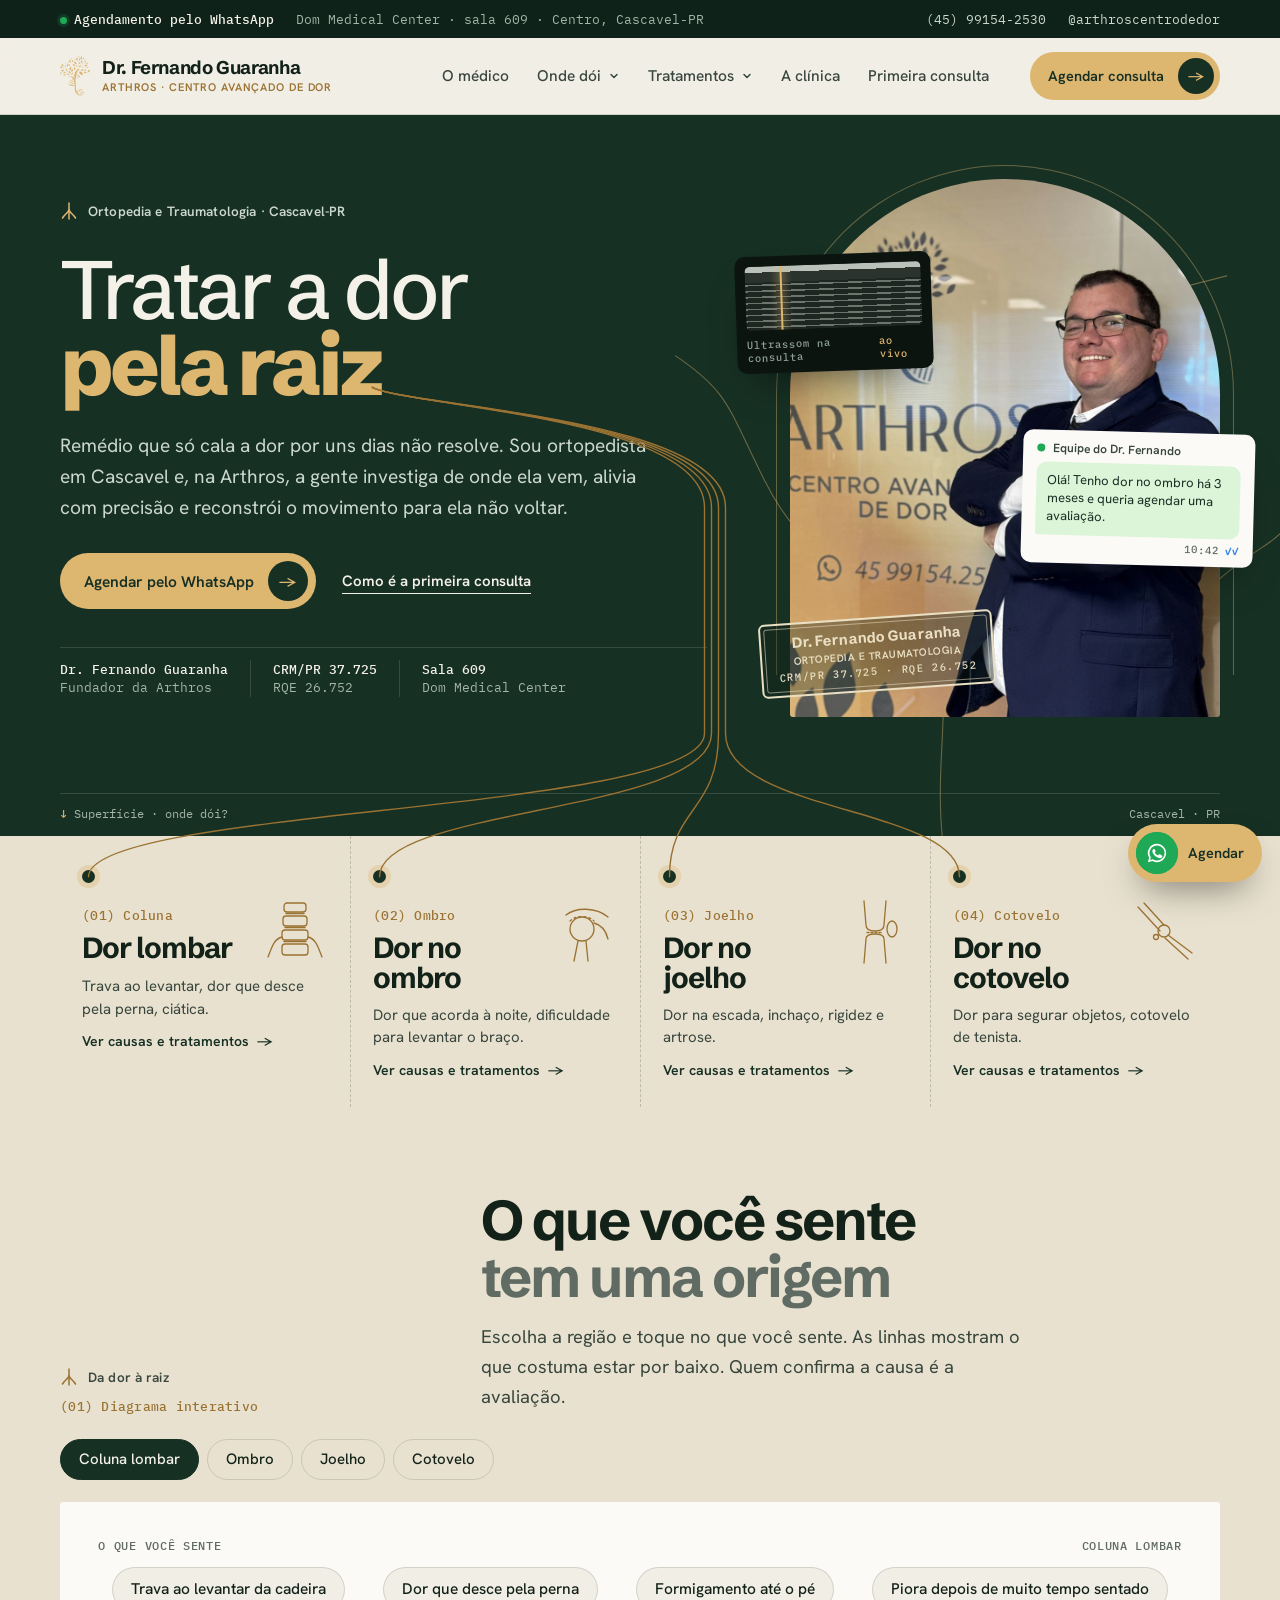
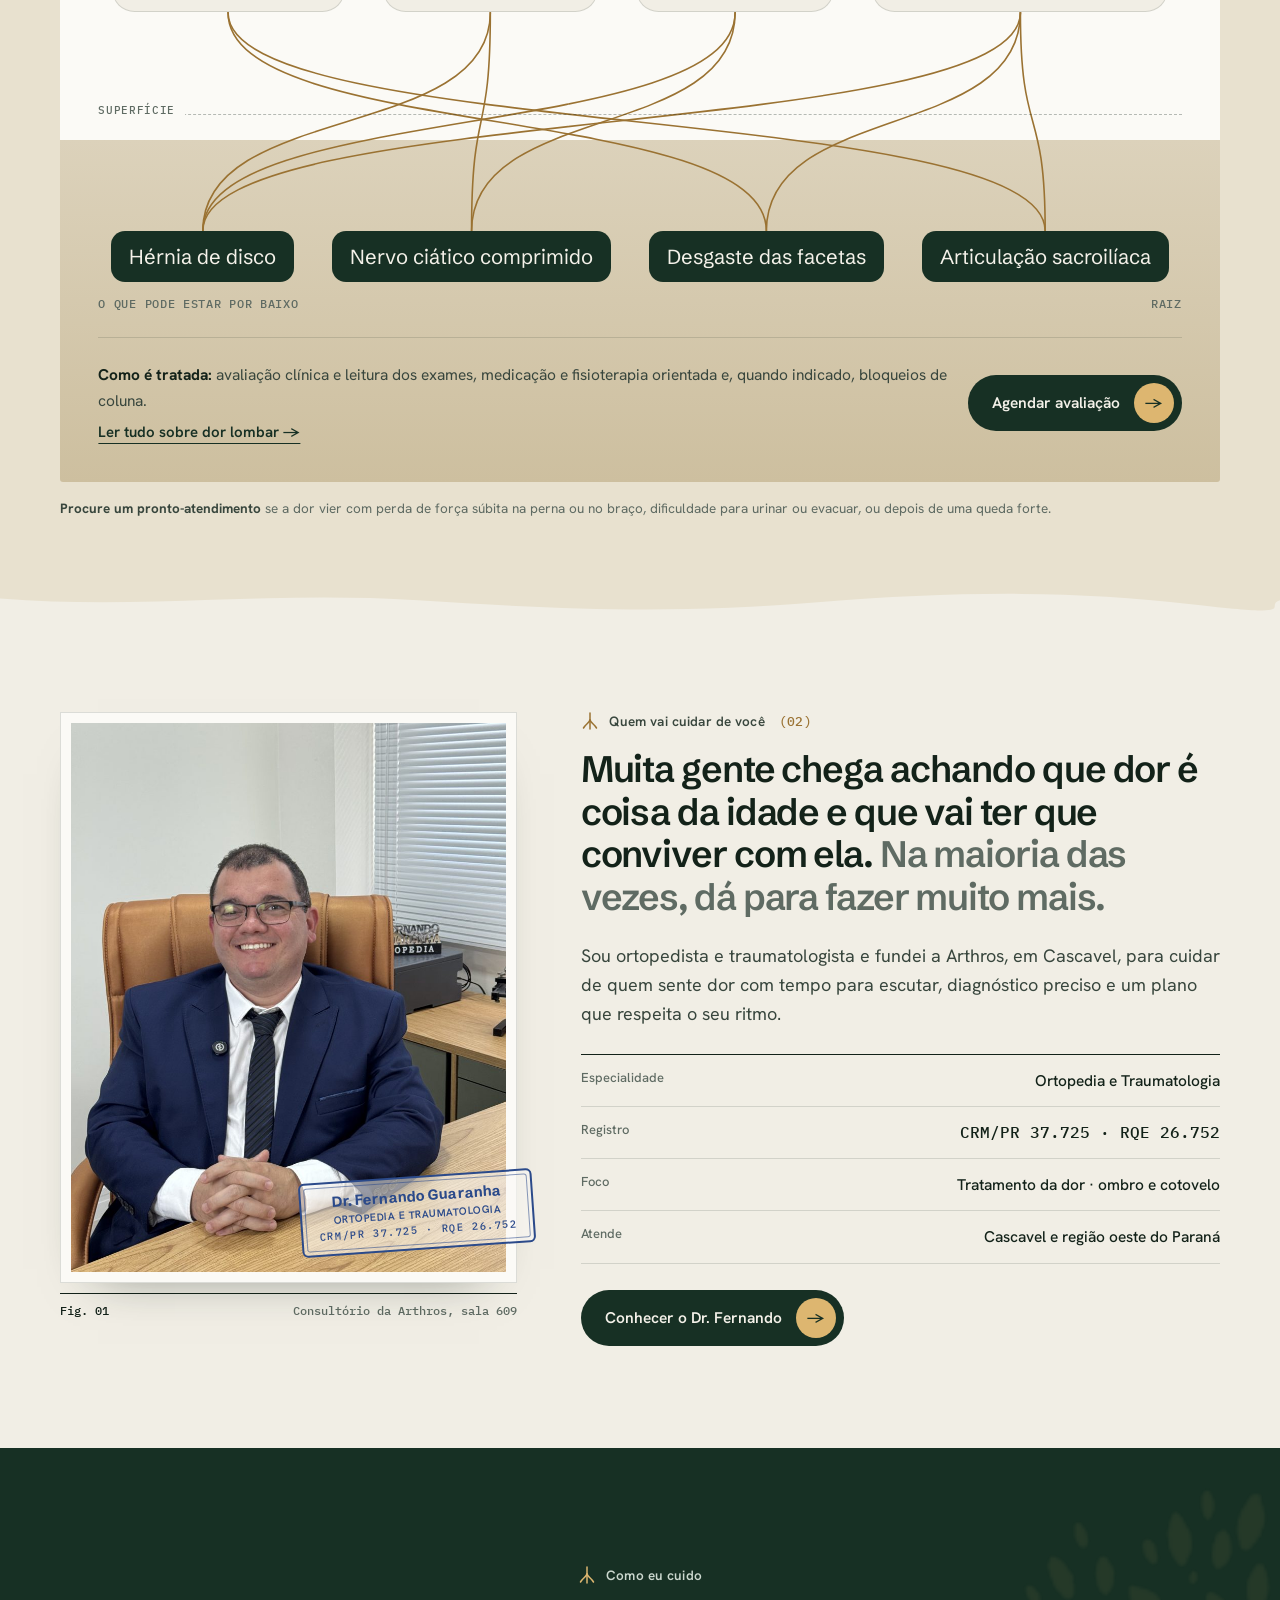
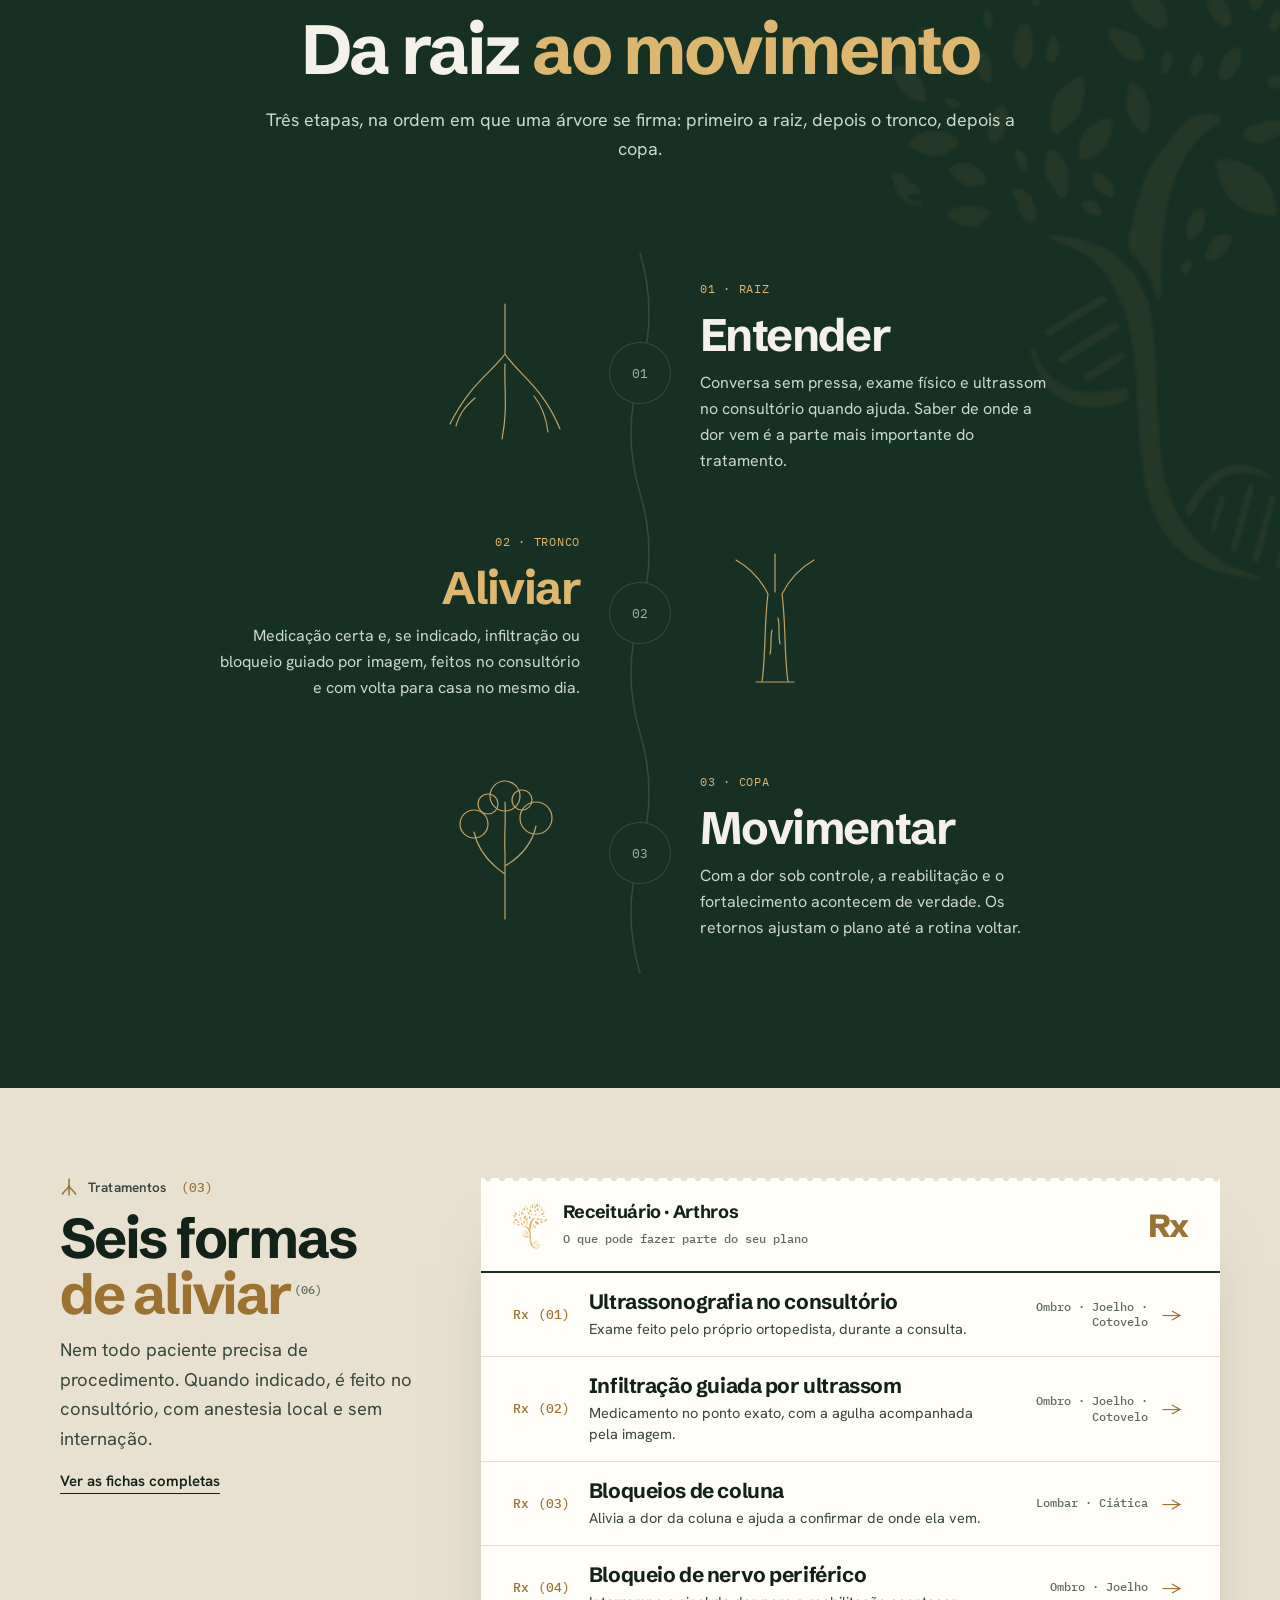
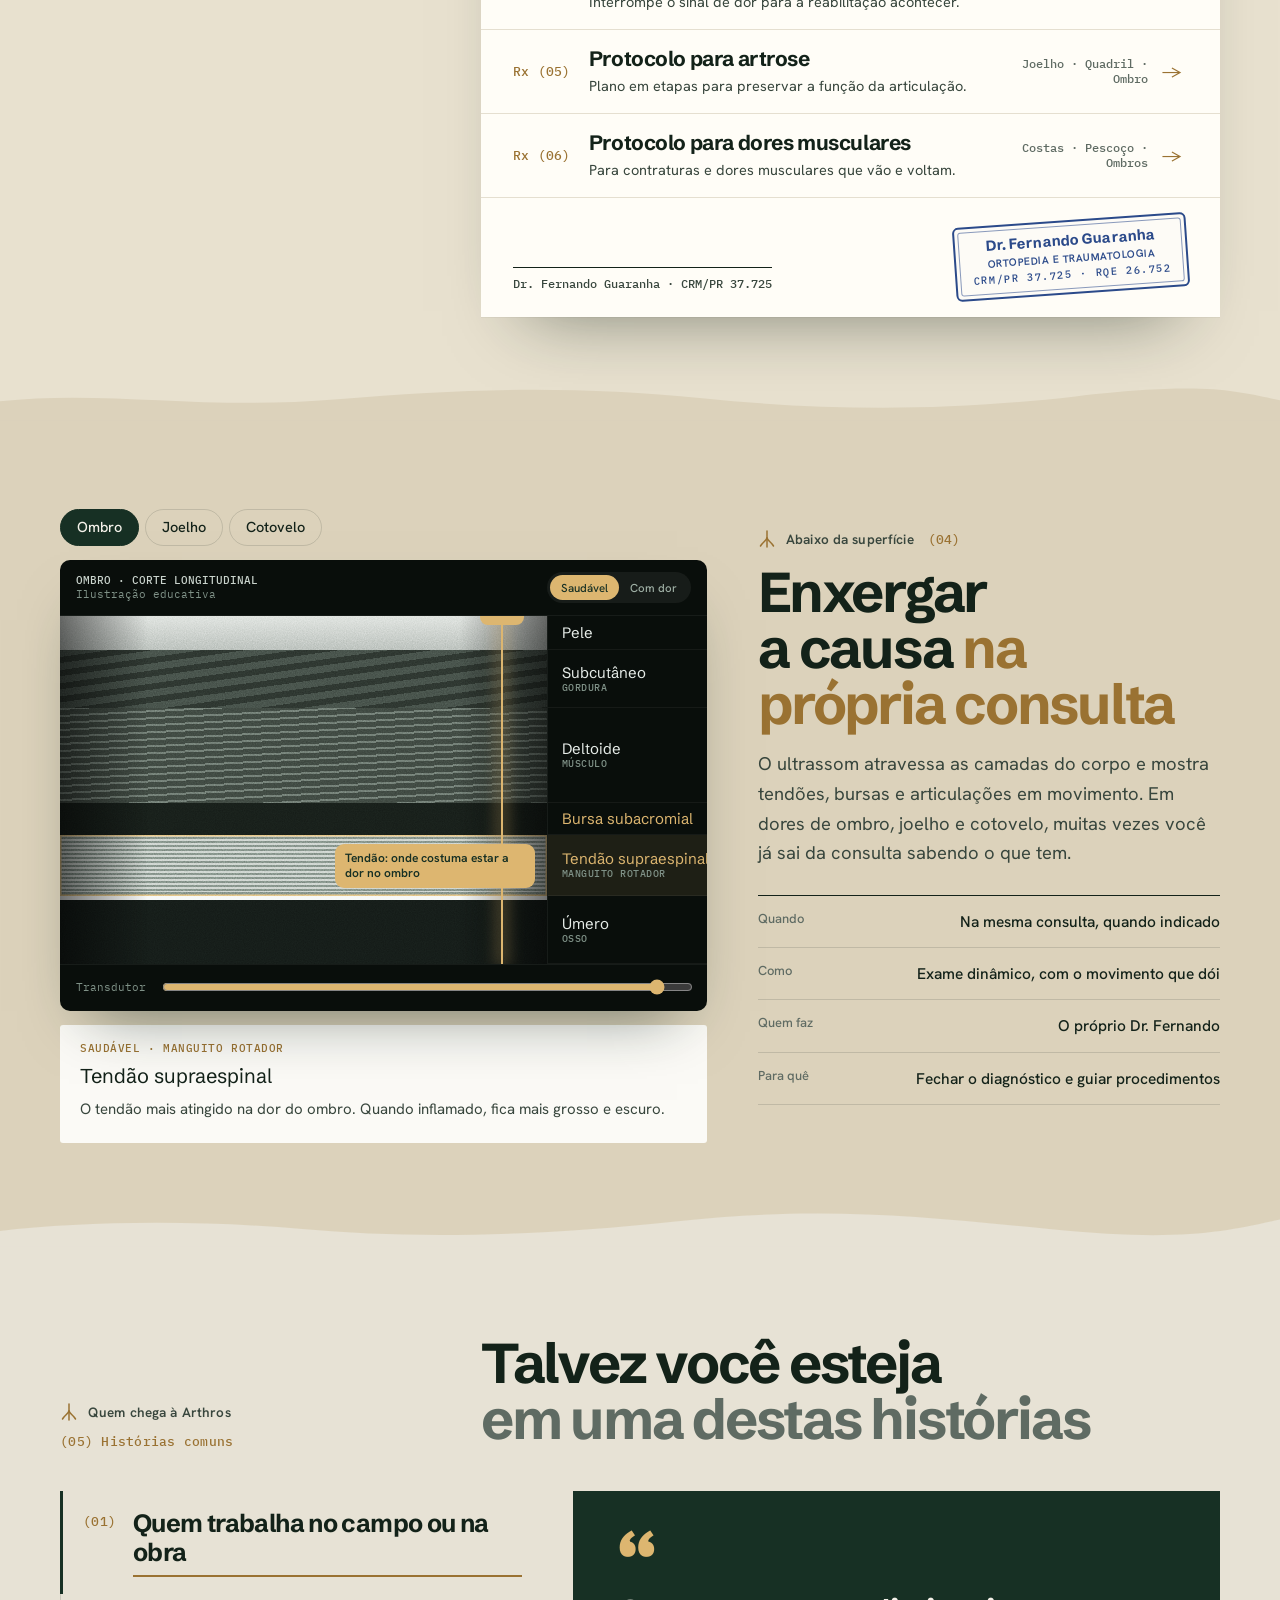
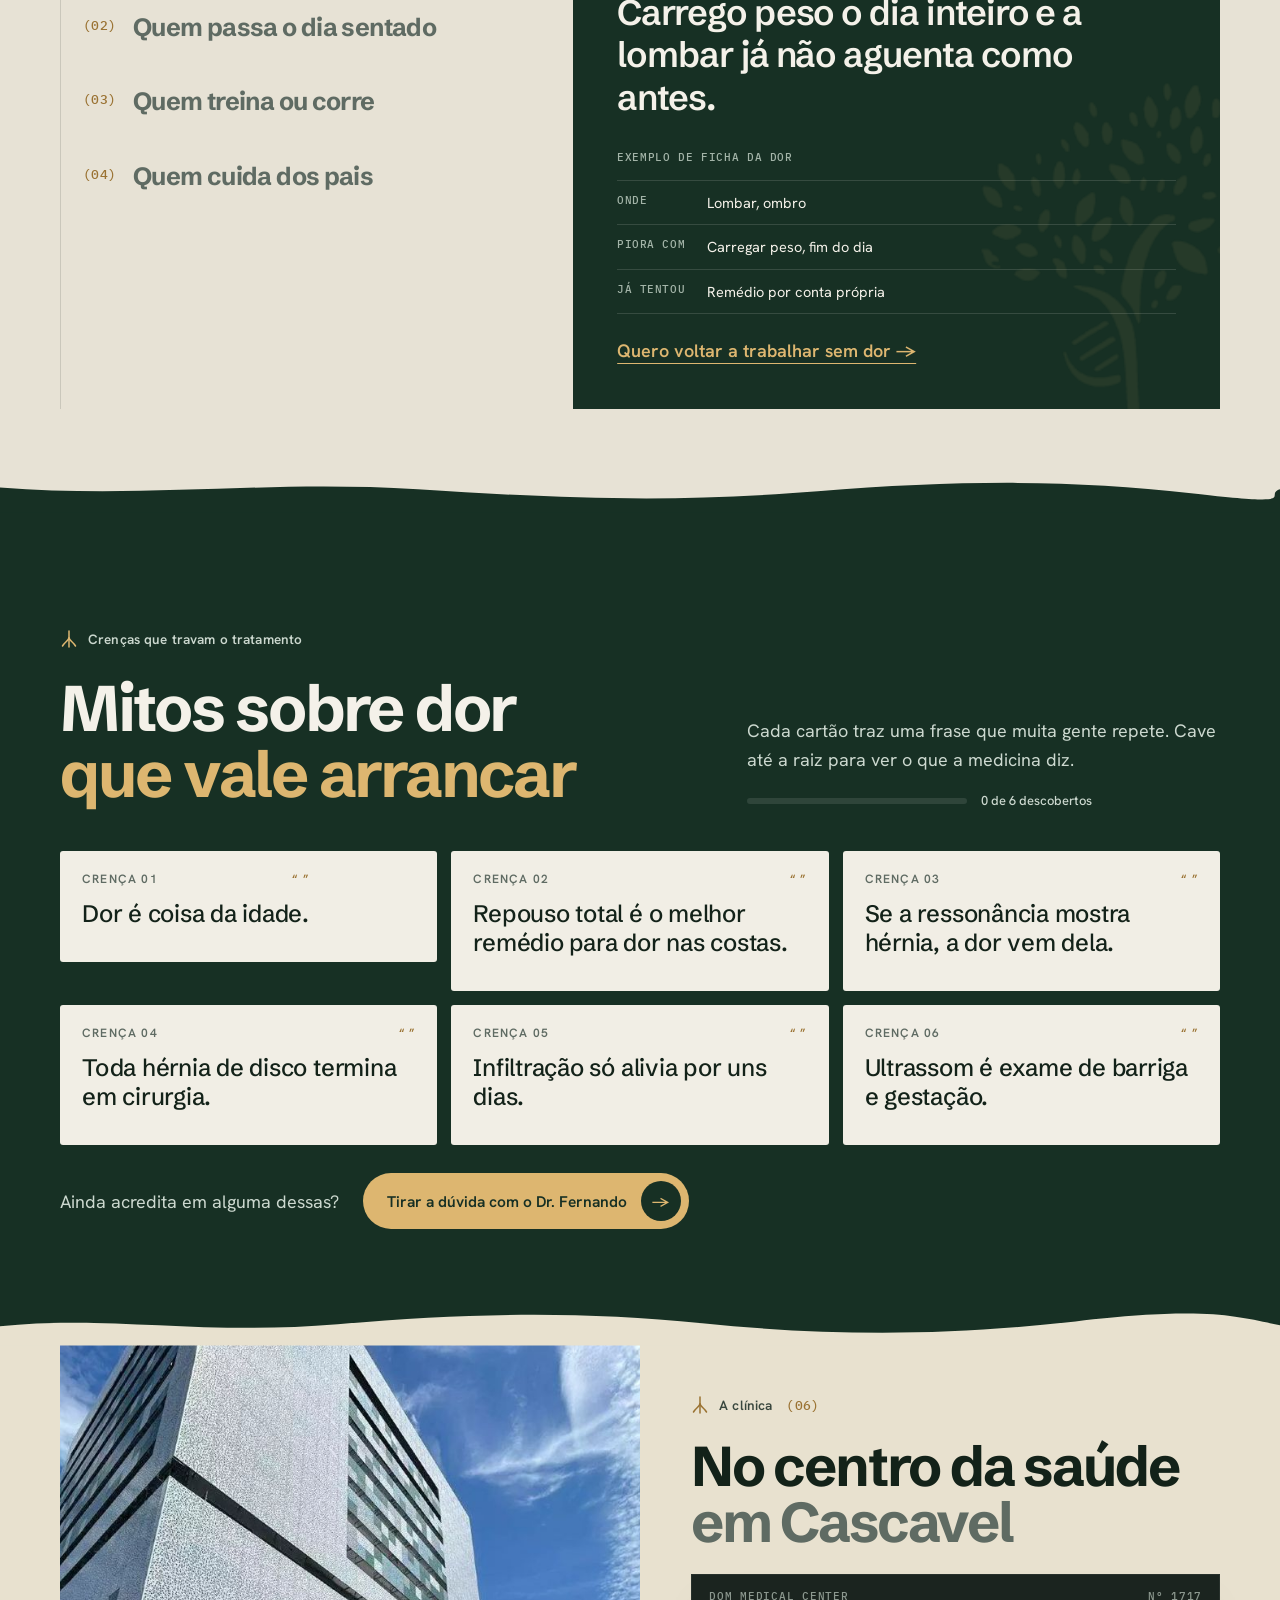
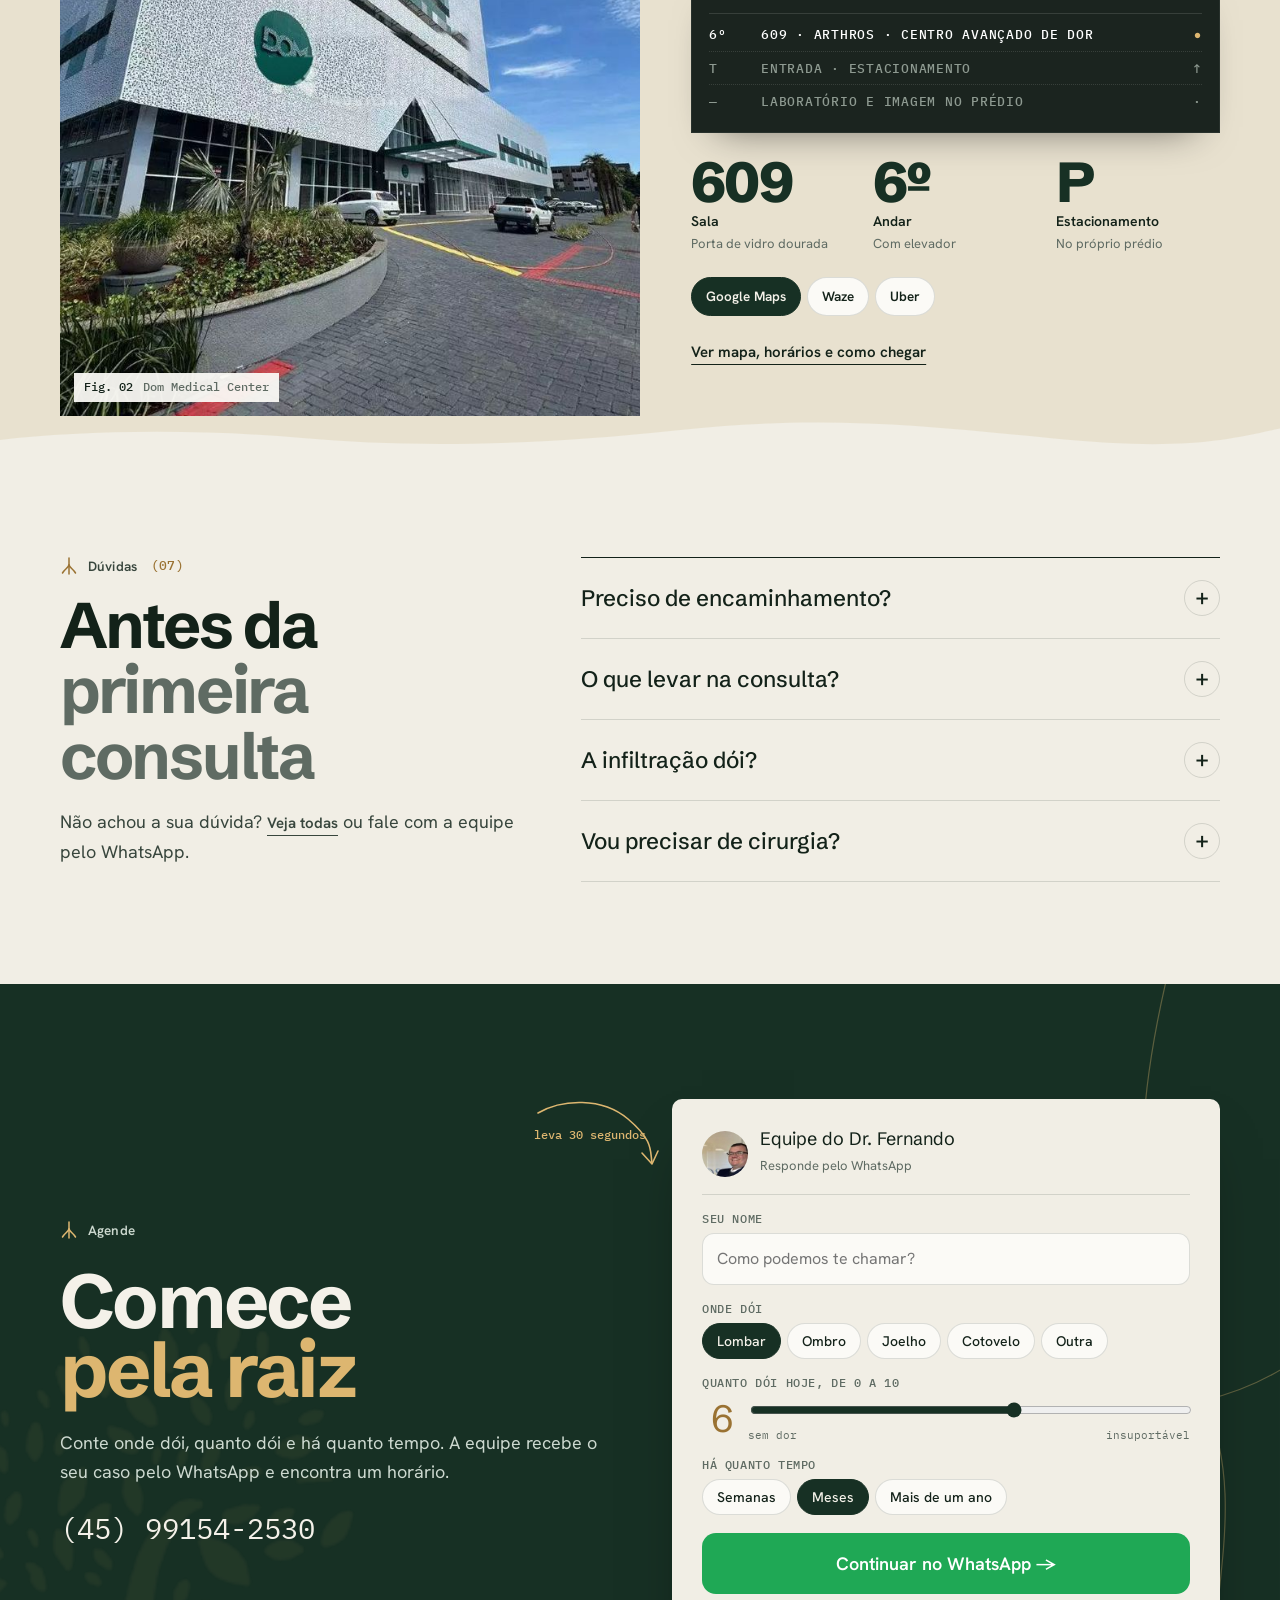
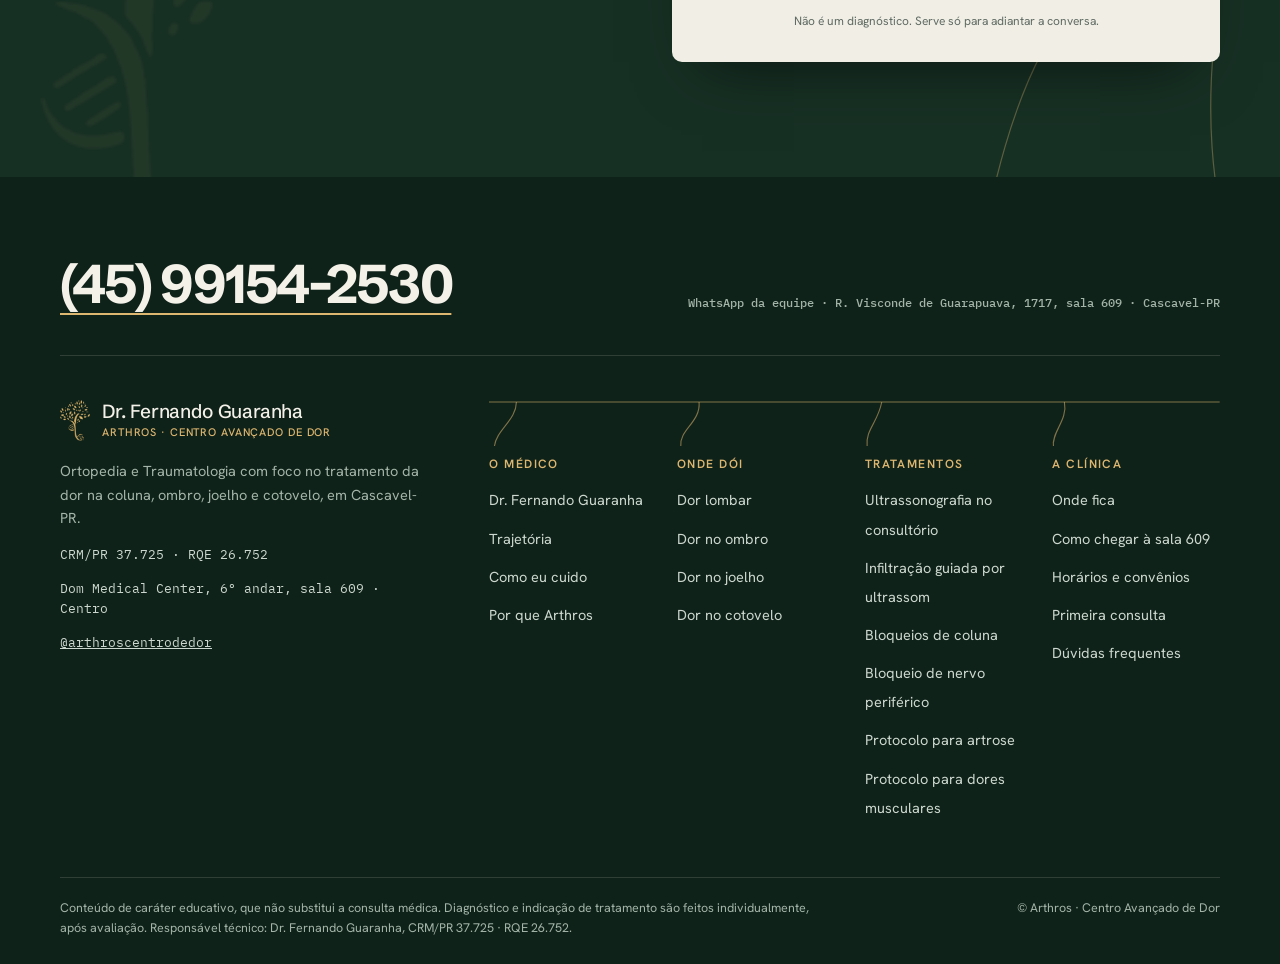
==== commit 34ab227e: "Add files via upload" ====
--- a/index.html
+++ b/index.html
@@ -2,10 +2,9 @@
 <html lang="pt-BR">
 <head>
 <meta charset="utf-8">
-<meta name="viewport" content="width=device-width, initial-scale=1, viewport-fit=cover">
-<title>Dr. Fernando Guaranha · Ortopedista em Cascavel</title>
-<meta name="description" content="Ortopedista em Cascavel especializado no tratamento da dor na coluna, ombro, joelho e cotovelo. Ultrassom no consultório, infiltração e bloqueios guiados. Arthros, Dom Medical Center, sala 609.">
-<meta name="keywords" content="ortopedista Cascavel, tratamento da dor Cascavel, dor no ombro Cascavel, dor no joelho Cascavel, dor lombar Cascavel, infiltração Cascavel, bloqueio de coluna Cascavel, Arthros Cascavel, Dom Medical Center">
+<meta name="viewport" content="width=device-width, initial-scale=1">
+<title>Dr. Fernando Guaranha · Ortopedista em Cascavel · Tratamento da dor</title>
+<meta name="description" content="Ortopedista em Cascavel com foco no tratamento da dor na coluna, ombro, joelho e cotovelo. Ultrassom no consultório, infiltração e bloqueios guiados. Arthros, Dom Medical Center, sala 609.">
 <meta name="robots" content="index,follow,max-image-preview:large">
 <meta name="author" content="Dr. Fernando Guaranha">
 <meta name="geo.region" content="BR-PR">
@@ -18,596 +17,101 @@
 <meta property="og:type" content="website">
 <meta property="og:locale" content="pt_BR">
 <meta property="og:site_name" content="Dr. Fernando Guaranha · Arthros">
-<meta property="og:title" content="Dr. Fernando Guaranha · Ortopedista em Cascavel">
-<meta property="og:description" content="Tratar a dor pela raiz. Coluna, ombro, joelho e cotovelo, com ultrassom no consultório. Arthros, Dom Medical Center, Cascavel-PR.">
+<meta property="og:title" content="Dr. Fernando Guaranha · Ortopedista em Cascavel · Tratamento da dor">
+<meta property="og:description" content="Ortopedista em Cascavel com foco no tratamento da dor na coluna, ombro, joelho e cotovelo. Ultrassom no consultório, infiltração e bloqueios guiados. Arthros, Dom Medical Center, sala 609.">
 <meta property="og:url" content="https://SEU-DOMINIO.com.br/">
 <meta property="og:image" content="https://SEU-DOMINIO.com.br/img/og.jpg">
-<meta property="og:image:width" content="1200">
-<meta property="og:image:height" content="630">
 <meta name="twitter:card" content="summary_large_image">
-<script type="application/ld+json">
-{"@context":"https://schema.org","@graph":[
-{"@type":"Physician","@id":"https://SEU-DOMINIO.com.br/#medico","name":"Dr. Fernando Guaranha","description":"Ortopedista e traumatologista em Cascavel, com foco no tratamento da dor na coluna, ombro, joelho e cotovelo.","medicalSpecialty":"Orthopedic","url":"https://SEU-DOMINIO.com.br/","image":"https://SEU-DOMINIO.com.br/img/sobre.jpg","telephone":"+55-45-99154-2530","identifier":[{"@type":"PropertyValue","propertyID":"CRM/PR","value":"37725"},{"@type":"PropertyValue","propertyID":"RQE","value":"26752"}],"worksFor":{"@id":"https://SEU-DOMINIO.com.br/#clinica"},"address":{"@id":"https://SEU-DOMINIO.com.br/#endereco"},"areaServed":[{"@type":"City","name":"Cascavel"},{"@type":"City","name":"Toledo"},{"@type":"City","name":"Santa Tereza do Oeste"},{"@type":"City","name":"Corbélia"},{"@type":"City","name":"Cafelândia"}],"sameAs":["https://www.instagram.com/arthroscentrodedor/"]},
-{"@type":"MedicalClinic","@id":"https://SEU-DOMINIO.com.br/#clinica","name":"Arthros · Centro Avançado de Dor","url":"https://SEU-DOMINIO.com.br/","image":"https://SEU-DOMINIO.com.br/img/fachada.jpg","logo":"https://SEU-DOMINIO.com.br/img/arthros_gold.png","telephone":"+55-45-99154-2530","medicalSpecialty":"Orthopedic","address":{"@type":"PostalAddress","@id":"https://SEU-DOMINIO.com.br/#endereco","streetAddress":"Rua Visconde de Guarapuava, 1717, sala 609 (Dom Medical Center)","addressLocality":"Cascavel","addressRegion":"PR","postalCode":"85801-160","addressCountry":"BR"},"geo":{"@type":"GeoCoordinates","latitude":-24.9569452,"longitude":-53.4633422},"hasMap":"https://www.google.com/maps/place/?q=place_id:ChIJ8yO1ZZ3V85QRUoaycMlhe_M","availableService":[{"@type":"MedicalProcedure","name":"Ultrassonografia musculoesquelética"},{"@type":"MedicalProcedure","name":"Infiltração articular guiada por ultrassom"},{"@type":"MedicalProcedure","name":"Bloqueios de coluna"},{"@type":"MedicalProcedure","name":"Bloqueio de nervo periférico"},{"@type":"MedicalProcedure","name":"Protocolo para artrose"}],"sameAs":["https://www.instagram.com/arthroscentrodedor/"]},
-{"@type":"FAQPage","mainEntity":[
-{"@type":"Question","name":"Onde fica o consultório em Cascavel?","acceptedAnswer":{"@type":"Answer","text":"No Dom Medical Center, Rua Visconde de Guarapuava, 1717, sala 609, no Centro de Cascavel. O prédio tem estacionamento para pacientes."}},
-{"@type":"Question","name":"Preciso de encaminhamento?","acceptedAnswer":{"@type":"Answer","text":"Não. Você pode agendar direto pelo WhatsApp e contar um pouco da sua dor para a equipe já se preparar."}},
-{"@type":"Question","name":"O que levar na consulta?","acceptedAnswer":{"@type":"Answer","text":"Os exames de imagem que já tiver (raio-X, ressonância, ultrassom) e a lista dos remédios que usa. Se faltar algum exame, ele é pedido na consulta."}},
-{"@type":"Question","name":"A infiltração dói?","acceptedAnswer":{"@type":"Answer","text":"É feita com anestesia local e agulha fina, guiada por imagem. A maioria das pessoas descreve um desconforto rápido, e cada etapa é explicada antes de começar."}},
-{"@type":"Question","name":"Vou precisar de cirurgia?","acceptedAnswer":{"@type":"Answer","text":"A maior parte das dores de coluna, ombro e joelho é tratada sem cirurgia. Se a avaliação mostrar que a cirurgia é o melhor caminho, você recebe essa informação com clareza e o encaminhamento adequado."}}
-]}]}
-</script>
+<script type="application/ld+json">{"@context": "https://schema.org", "@graph": [{"@type": "Physician", "@id": "https://SEU-DOMINIO.com.br/#medico", "name": "Dr. Fernando Guaranha", "description": "Ortopedista e traumatologista em Cascavel, com foco no tratamento da dor na coluna, ombro, joelho e cotovelo.", "medicalSpecialty": "Orthopedic", "url": "https://SEU-DOMINIO.com.br/", "image": "https://SEU-DOMINIO.com.br/img/sobre.jpg", "telephone": "+55-45-99154-2530", "identifier": [{"@type": "PropertyValue", "propertyID": "CRM/PR", "value": "37725"}, {"@type": "PropertyValue", "propertyID": "RQE", "value": "26752"}], "worksFor": {"@id": "https://SEU-DOMINIO.com.br/#clinica"}, "address": {"@id": "https://SEU-DOMINIO.com.br/#endereco"}, "areaServed": [{"@type": "City", "name": "Cascavel"}, {"@type": "City", "name": "Toledo"}, {"@type": "City", "name": "Santa Tereza do Oeste"}, {"@type": "City", "name": "Corbélia"}, {"@type": "City", "name": "Cafelândia"}], "sameAs": ["https://www.instagram.com/arthroscentrodedor/"]}, {"@type": "MedicalClinic", "@id": "https://SEU-DOMINIO.com.br/#clinica", "name": "Arthros · Centro Avançado de Dor", "url": "https://SEU-DOMINIO.com.br/", "image": "https://SEU-DOMINIO.com.br/img/fachada.jpg", "logo": "https://SEU-DOMINIO.com.br/img/arthros_gold.png", "telephone": "+55-45-99154-2530", "medicalSpecialty": "Orthopedic", "address": {"@type": "PostalAddress", "@id": "https://SEU-DOMINIO.com.br/#endereco", "streetAddress": "Rua Visconde de Guarapuava, 1717, sala 609 (Dom Medical Center)", "addressLocality": "Cascavel", "addressRegion": "PR", "postalCode": "85801-160", "addressCountry": "BR"}, "geo": {"@type": "GeoCoordinates", "latitude": -24.9569452, "longitude": -53.4633422}, "hasMap": "https://www.google.com/maps/place/?q=place_id:ChIJ8yO1ZZ3V85QRUoaycMlhe_M", "availableService": [{"@type": "MedicalProcedure", "name": "Ultrassonografia no consultório"}, {"@type": "MedicalProcedure", "name": "Infiltração guiada por ultrassom"}, {"@type": "MedicalProcedure", "name": "Bloqueios de coluna"}, {"@type": "MedicalProcedure", "name": "Bloqueio de nervo periférico"}, {"@type": "MedicalProcedure", "name": "Protocolo para artrose"}, {"@type": "MedicalProcedure", "name": "Protocolo para dores musculares"}], "sameAs": ["https://www.instagram.com/arthroscentrodedor/"]}]}</script>
+<script type="application/ld+json">{"@context": "https://schema.org", "@type": "FAQPage", "mainEntity": [{"@type": "Question", "name": "Preciso de encaminhamento?", "acceptedAnswer": {"@type": "Answer", "text": "Não. Você pode agendar direto pelo WhatsApp e contar um pouco da sua dor para a equipe já se preparar."}}, {"@type": "Question", "name": "O que levar na consulta?", "acceptedAnswer": {"@type": "Answer", "text": "Os exames de imagem que já tiver (raio-X, ressonância, ultrassom) e a lista dos remédios que usa. Se faltar algum exame, ele é pedido na consulta."}}, {"@type": "Question", "name": "A infiltração dói?", "acceptedAnswer": {"@type": "Answer", "text": "É feita com anestesia local e agulha fina, guiada por imagem. A maioria das pessoas descreve um desconforto rápido, e cada etapa é explicada antes de começar."}}, {"@type": "Question", "name": "Vou precisar de cirurgia?", "acceptedAnswer": {"@type": "Answer", "text": "A maior parte das dores de coluna, ombro e joelho é tratada sem cirurgia. Se a avaliação mostrar que a cirurgia é o melhor caminho, você recebe essa informação com clareza e o encaminhamento adequado."}}]}</script>
 <link rel="preconnect" href="https://fonts.googleapis.com">
 <link rel="preconnect" href="https://fonts.gstatic.com" crossorigin>
-<link rel="stylesheet" href="https://fonts.googleapis.com/css2?family=Schibsted+Grotesk:ital,wght@0,400..800;1,400..700&family=Hanken+Grotesk:wght@400;500;600;700&family=IBM+Plex+Mono:wght@400;500&display=swap">
-<style>
-/* Concept "Raiz": the page descends from surface (the symptom) to root (the cause) and grows back (movement).
-   Committed palette from the Arthros world: forest green, cream, Arthros gold. Schibsted Grotesk carries the voice, Hanken reads, Plex Mono labels.
-   Signatures: growing root lines, symptom→cause root diagram, method as a growing stem, ultrasound tissue layers. */
-:root{
-  --forest:#173024; --forest-2:#1E3A2C; --forest-3:#0F2219; --moss:#2D4F3C;
-  --cream:#F1EEE5; --cream-2:#E7E2D5; --paper:#FBFAF6;
-  --ink:#132219; --ink-2:#38463D; --ink-3:#5F6B63;
-  --on:#F4F1E9; --on-2:#CCD8CF; --on-3:#A3B4A8;
-  --gold:#DDB670; --gold-2:#9A7232; --gold-soft:rgba(217,178,106,.16);
-  --line:rgba(22,38,29,.14); --line-on:rgba(241,238,229,.14);
-  --wa:#1FA855;
-  --f-serif:"Schibsted Grotesk","Helvetica Neue",Arial,sans-serif;
-  --f-sans:"Hanken Grotesk","Segoe UI",system-ui,sans-serif;
-  --f-mono:"IBM Plex Mono",ui-monospace,Menlo,monospace;
-  --wrap:1240px; --ease:cubic-bezier(.2,.8,.2,1);
-  color-scheme:light;
-}
-*{box-sizing:border-box}
-html{scroll-behavior:smooth}
-body{margin:0;background:var(--cream);color:var(--ink);font:400 18px/1.62 var(--f-sans);-webkit-font-smoothing:antialiased;overflow-x:clip}
-img{display:block;max-width:100%}
-a{color:inherit}
-button{font:inherit;color:inherit}
-:focus-visible{outline:2px solid var(--gold);outline-offset:3px;border-radius:6px}
-.wrap{max-width:var(--wrap);margin:0 auto;padding-inline:clamp(16px,4vw,40px)}
-h1,h2,h3{margin:0;font-family:var(--f-serif);font-weight:700;letter-spacing:-.035em;line-height:1.02;text-wrap:balance;font-optical-sizing:auto}
-h2 em,h1 em,h3 em{font-style:normal;font-weight:700;color:var(--gold-2)}
-.dark h2 em,.dark h1 em,.dark h3 em{color:var(--gold)}
-p{margin:0}
-.kick{display:inline-flex;align-items:center;gap:12px;font:700 13px/1 var(--f-sans);letter-spacing:.14em;text-transform:uppercase;color:var(--gold-2)}
-.dark .kick{color:var(--gold)}
-.mono{font-family:var(--f-mono);font-variant-numeric:tabular-nums}
-.dark{background:var(--forest);color:var(--on)}
-
-/* buttons */
-.btn{display:inline-flex;align-items:center;gap:14px;text-decoration:none;border:0;cursor:pointer;font:600 15.5px/1 var(--f-sans);border-radius:999px;padding:8px 8px 8px 24px;transition:background .3s,color .3s}
-.btn i{width:40px;height:40px;border-radius:50%;display:grid;place-items:center;font-style:normal;transition:transform .35s var(--ease)}
-.btn:hover i{transform:rotate(-45deg)}
-.btn--gold{background:var(--gold);color:var(--forest)}
-.btn--gold i{background:var(--forest);color:var(--gold)}
-.btn--gold:hover{background:#E6C487}
-.btn--forest{background:var(--forest);color:var(--on)}
-.btn--forest i{background:var(--gold);color:var(--forest)}
-.btn--forest:hover{background:var(--moss)}
-.lnk{font-weight:600;font-size:15px;text-underline-offset:7px;text-decoration-thickness:1px}
-
-/* header */
-.hdr{position:fixed;left:0;right:0;top:env(safe-area-inset-top,0px);z-index:60;padding:12px clamp(10px,2vw,20px);pointer-events:none}
-.hdr__bar{pointer-events:auto;max-width:var(--wrap);margin:0 auto;display:flex;justify-content:space-between;align-items:center;gap:16px;padding:10px 10px 10px 22px;border-radius:999px;color:var(--on);transition:background .4s,color .4s,box-shadow .4s}
-.hdr.solid .hdr__bar{background:rgba(23,48,36,.9);backdrop-filter:blur(14px);-webkit-backdrop-filter:blur(14px);box-shadow:0 14px 34px -18px rgba(0,0,0,.5)}
-.logo{text-decoration:none;display:flex;align-items:center;gap:12px}
-.logo img{width:30px;height:auto}
-.logo b{display:block;font:500 19px/1.05 var(--f-serif);letter-spacing:-.01em}
-.logo small{display:block;font:500 11px/1.3 var(--f-sans);letter-spacing:.08em;text-transform:uppercase;color:var(--gold);margin-top:3px}
-.nav{display:flex;gap:26px}
-.nav a{text-decoration:none;font-size:14.5px;color:var(--on-2)}
-.nav a:hover{color:var(--on)}
-.hdr .btn{padding:6px 6px 6px 18px;font-size:14px}
-.hdr .btn i{width:34px;height:34px}
-@media (max-width:980px){.nav{display:none}}
-@media (max-width:480px){.hdr .btn span{display:none}.hdr .btn{padding:6px}.hdr__bar{padding-left:16px}.logo{gap:10px}.logo img{width:24px}.logo b{font-size:16px}.logo small{font-size:9.5px;letter-spacing:.06em}}
-
-/* roots svg (shared) */
-.roots{position:absolute;pointer-events:none;color:var(--gold);overflow:visible}
-.roots path{fill:none;stroke:currentColor;stroke-width:1.2;stroke-linecap:round}
-.grow path{stroke-dasharray:var(--len,1600);stroke-dashoffset:var(--len,1600);animation:grow 3.4s var(--ease) forwards}
-.grow path:nth-child(2n){animation-delay:.25s}.grow path:nth-child(3n){animation-delay:.5s}
-@keyframes grow{to{stroke-dashoffset:0}}
-
-/* ============ HERO ============ */
-.hero{position:relative;overflow:hidden;padding-top:clamp(96px,10vw,128px)}
-.hero .roots{inset:auto 0 0 0;width:100%;height:84%;opacity:.5}
-.hero__grid{position:relative;z-index:2;display:grid;grid-template-columns:minmax(0,1.12fr) minmax(0,.88fr);gap:clamp(28px,5vw,72px);align-items:end;padding-bottom:clamp(56px,7vw,96px)}
-.hero h1{margin-top:26px;font-size:clamp(3.2rem,1.4rem + 6.4vw,7.4rem);line-height:.94;letter-spacing:-.035em;font-optical-sizing:auto}
-.hero h1 em{display:block}
-.hero__lead{margin-top:28px;font-size:clamp(1.03rem,.98rem + .3vw,1.18rem);color:var(--on-2);max-width:32em}
-.hero__cta{margin-top:34px;display:flex;flex-wrap:wrap;gap:16px 26px;align-items:center}
-.hero__cred{margin-top:44px;display:flex;flex-wrap:wrap;gap:10px 26px;font:400 12.5px/1.4 var(--f-mono);color:var(--on-3)}
-.hero__cred b{color:var(--on);font-weight:500}
-.por{position:relative;justify-self:end;width:min(100%,460px)}
-.por__img{aspect-ratio:4/5;border-radius:240px 240px 8px 8px;overflow:hidden;position:relative;z-index:2;background:var(--forest-2)}
-.por__img img{width:100%;height:100%;object-fit:cover}
-.por__ring{position:absolute;inset:-16px -16px 40px -16px;border:1px solid rgba(217,178,106,.4);border-radius:260px 260px 0 0;border-bottom:0;z-index:1}
-.por__tag{position:absolute;left:-28px;bottom:36px;z-index:3;background:var(--cream);color:var(--forest);border-radius:16px;padding:14px 18px;box-shadow:0 22px 44px -22px rgba(0,0,0,.6)}
-.por__tag b{display:block;font:400 19px/1.1 var(--f-serif)}
-.por__tag span{font:400 12px/1.4 var(--f-mono);color:var(--ink-2)}
-.ground{position:relative;z-index:2;border-top:1px solid var(--line-on);display:flex;justify-content:space-between;gap:16px;padding-block:16px;font:400 12px/1 var(--f-mono);color:var(--on-3)}
-.ground span:first-child::before{content:"↓ ";color:var(--gold)}
-@media (max-width:920px){.hero__grid{grid-template-columns:1fr}.por{justify-self:start;width:min(86%,400px);margin-left:28px}}
-
-/* ============ STRATA intro (manifesto) ============ */
-.strata{padding-block:clamp(88px,11vw,150px);position:relative}
-.manif{display:grid;grid-template-columns:minmax(0,4fr) minmax(0,8fr);gap:clamp(24px,4vw,56px)}
-.manif p.big{font:500 clamp(1.6rem,1.15rem + 1.9vw,2.8rem)/1.22 var(--f-serif);letter-spacing:-.025em;font-optical-sizing:auto}
-.manif p.big b{font-weight:500}
-.manif p.big em{font-style:normal;font-weight:600;color:var(--gold-2)}
-.manif .w{opacity:.2;transition:opacity .3s}
-.manif .w.on{opacity:1}
-.manif__side{display:grid;gap:22px;align-content:start}
-.manif__sig{display:flex;gap:12px;align-items:center;font-size:14px;color:var(--ink-2)}
-.manif__sig img{width:44px;height:44px;border-radius:50%;object-fit:cover}
-.manif__sig b{display:block;color:var(--ink);font-weight:600}
-@media (max-width:860px){.manif{grid-template-columns:1fr}}
-
-/* ============ ROOT DIAGRAM: symptom → cause ============ */
-.rd-sec{padding-block:clamp(88px,11vw,150px)}
-.rd-head{display:grid;grid-template-columns:minmax(0,7fr) minmax(0,5fr);gap:24px;align-items:end;margin-bottom:34px}
-.rd-head h2{font-size:clamp(2.4rem,1.3rem + 3.8vw,4.8rem);margin-top:20px}
-.rd-head p{color:var(--ink-2);max-width:30em}
-.regs{display:flex;flex-wrap:wrap;gap:8px;margin-bottom:22px}
-.reg{border:1px solid var(--line);background:transparent;border-radius:999px;padding:12px 18px;font:500 15px/1 var(--f-sans);cursor:pointer;transition:all .3s}
-.reg:hover{border-color:var(--ink)}
-.reg[aria-selected="true"]{background:var(--forest);color:var(--on);border-color:var(--forest)}
-.reg small{font:400 11px/1 var(--f-mono);opacity:.6;margin-left:6px}
-.rd{position:relative;border-radius:28px;overflow:hidden;background:linear-gradient(180deg,var(--paper) 0%,var(--paper) 41%,var(--cream-2) 41%,#D9D2C0 100%)}
-.rd__in{position:relative;z-index:2;padding:clamp(22px,3vw,40px)}
-.rd__lbl{display:flex;justify-content:space-between;font:500 11.5px/1 var(--f-mono);letter-spacing:.06em;text-transform:uppercase;color:var(--ink-3)}
-.rd__row{display:flex;flex-wrap:wrap;justify-content:space-around;gap:12px;margin-top:16px}
-.sym{background:var(--cream);border:1px solid var(--line);border-radius:999px;padding:12px 18px;font:500 15.5px/1.2 var(--f-sans);cursor:pointer;transition:all .3s;text-align:center}
-.sym:hover,.sym.on{background:var(--forest);color:var(--on);border-color:var(--forest)}
-.rd__ground{position:relative;margin-block:clamp(70px,8vw,110px) 0;border-top:1.5px dashed rgba(22,38,29,.3)}
-.rd__ground span{position:absolute;left:0;top:-10px;background:var(--paper);padding-right:10px;font:500 11px/1 var(--f-mono);letter-spacing:.06em;text-transform:uppercase;color:var(--ink-3)}
-.rd__causes{margin-top:clamp(80px,9vw,120px)}
-.cause{background:var(--forest);color:var(--on);border-radius:14px;padding:14px 18px;font:400 clamp(1.05rem,.95rem + .4vw,1.3rem)/1.15 var(--f-serif);transition:all .3s;text-align:center;min-width:150px}
-.cause.dim{opacity:.35}
-.rd__svg{position:absolute;inset:0;width:100%;height:100%;z-index:1;pointer-events:none}
-.rd__svg path{fill:none;stroke:var(--gold-2);stroke-width:1.6;stroke-linecap:round;transition:opacity .3s}
-.rd__svg path.dim{opacity:.18}
-.rd__svg path.hl{stroke:var(--forest);stroke-width:2.2}
-.rd__foot{position:relative;z-index:2;margin-top:28px;padding-top:24px;border-top:1px solid rgba(22,38,29,.14);display:grid;grid-template-columns:minmax(0,1fr) auto;gap:20px;align-items:center}
-.rd__foot p{font-size:15.5px;color:var(--ink-2)}
-.rd__foot b{color:var(--ink)}
-.rd__note{margin-top:16px;font-size:13.5px;color:var(--ink-3)}
-.rd__note b{color:var(--ink-2)}
-@media (max-width:860px){.rd-head{grid-template-columns:1fr}.rd__foot{grid-template-columns:1fr}.cause{min-width:0;flex:1 1 40%}.sym{flex:1 1 40%}}
-
-/* ============ METHOD: growing stem ============ */
-.method{position:relative;padding-block:clamp(96px,12vw,170px);overflow:hidden}
-.method__head{text-align:center;max-width:760px;margin:0 auto clamp(56px,7vw,96px)}
-.method__head h2{font-size:clamp(2.4rem,1.3rem + 3.8vw,4.8rem);margin-top:22px}
-.method__head p{margin-top:20px;color:var(--on-2)}
-.stem{position:relative;max-width:980px;margin:0 auto}
-.stem__svg{position:absolute;left:50%;top:0;height:100%;width:120px;transform:translateX(-50%);overflow:visible}
-.stem__svg path{fill:none;stroke-linecap:round}
-.stem__svg .bg{stroke:var(--line-on);stroke-width:1.5}
-.stem__svg .fg{stroke:var(--gold);stroke-width:2.5}
-.st{position:relative;display:grid;grid-template-columns:1fr 120px 1fr;align-items:center;min-height:240px}
-.st__node{grid-column:2;justify-self:center;width:62px;height:62px;border-radius:50%;background:var(--forest);border:1.5px solid var(--line-on);display:grid;place-items:center;font:400 13px/1 var(--f-mono);color:var(--on-3);position:relative;z-index:2;transition:all .5s var(--ease)}
-.st.lit .st__node{background:var(--gold);color:var(--forest);border-color:var(--gold);box-shadow:0 0 0 10px rgba(217,178,106,.14)}
-.st__txt{max-width:360px}
-.st:nth-child(odd) .st__txt{grid-column:1;grid-row:1;justify-self:end;text-align:right}
-.st:nth-child(even) .st__txt{grid-column:3;grid-row:1}
-.st__txt .mono{font-size:12px;color:var(--gold);letter-spacing:.06em;text-transform:uppercase}
-.st__txt h3{font-size:clamp(2rem,1.4rem + 1.8vw,3rem);margin-top:10px}
-.st__txt p{margin-top:12px;color:var(--on-2);font-size:16px}
-.st__art{grid-row:1;color:var(--gold);opacity:.85}
-.st:nth-child(odd) .st__art{grid-column:3;justify-self:start}
-.st:nth-child(even) .st__art{grid-column:1;justify-self:end}
-.st__art svg{width:150px;height:150px}
-.st__art path,.st__art circle{fill:none;stroke:currentColor;stroke-width:1.2;stroke-linecap:round}
-@media (max-width:860px){
-  .stem__svg{left:30px}
-  .st{grid-template-columns:60px 1fr;min-height:0;padding-block:26px;gap:16px}
-  .st__node{grid-column:1;width:48px;height:48px}
-  .st:nth-child(odd) .st__txt,.st:nth-child(even) .st__txt{grid-column:2;grid-row:1;text-align:left;justify-self:start}
-  .st__art{display:none}
-}
-
-/* ============ ULTRASOUND LAYERS ============ */
-.us{padding-block:0 clamp(88px,11vw,150px)}
-.us__grid{display:grid;grid-template-columns:minmax(0,5fr) minmax(0,7fr);gap:clamp(28px,5vw,72px);align-items:center}
-.us h2{font-size:clamp(2.3rem,1.3rem + 3.4vw,4.4rem);margin-top:20px}
-.us__p{margin-top:20px;color:var(--ink-2);max-width:32em}
-.us__list{margin-top:28px;display:grid;gap:0;border-top:1px solid var(--line)}
-.us__list div{display:grid;grid-template-columns:110px minmax(0,1fr);gap:16px;padding:14px 0;border-bottom:1px solid var(--line);font-size:15.5px}
-.us__list dt{font:500 12px/1.6 var(--f-mono);letter-spacing:.04em;text-transform:uppercase;color:var(--ink-3)}
-.us__list dd{margin:0}
-.layers{position:relative;border-radius:24px;overflow:hidden;background:#0C1410;color:#DDE5DF;box-shadow:0 30px 60px -30px rgba(15,34,25,.55)}
-.layers__photo{position:relative;height:200px;overflow:hidden}
-.layers__photo img{width:100%;height:100%;object-fit:cover;object-position:18% 38%;filter:grayscale(.2)}
-.layers__photo::after{content:"";position:absolute;inset:0;background:linear-gradient(180deg,transparent 40%,#0C1410)}
-.lay{position:relative;display:grid;grid-template-columns:minmax(0,1fr) 150px;align-items:center;border-top:1px solid rgba(255,255,255,.05)}
-.lay__band{height:100%;min-height:var(--h);position:relative}
-.lay__lbl{padding:0 16px;font:500 11px/1.3 var(--f-mono);letter-spacing:.05em;text-transform:uppercase;color:#93A59A}
-.lay__lbl b{display:block;color:#E6ECE8;font:400 15px/1.2 var(--f-serif);text-transform:none;letter-spacing:0}
-.l-skin .lay__band{background:linear-gradient(180deg,#C9CFC9,#9AA39C)}
-.l-fat .lay__band{background:repeating-linear-gradient(170deg,#3A433D 0 8px,#2B332E 8px 15px)}
-.l-mus .lay__band{background:repeating-linear-gradient(176deg,#5B655E 0 2px,#3A433D 2px 7px)}
-.l-ten .lay__band{background:repeating-linear-gradient(180deg,#B9C2BB 0 1.5px,#6E7972 1.5px 4px);box-shadow:inset 0 0 0 2px var(--gold)}
-.l-bone .lay__band{background:linear-gradient(180deg,#F2F4F2 0 4px,#1A211D 4px 100%)}
-.l-ten .lay__lbl b{color:var(--gold)}
-.scan{position:absolute;top:200px;bottom:0;width:2px;left:10%;background:var(--gold);box-shadow:0 0 18px 4px rgba(217,178,106,.45);animation:sweep 5s ease-in-out infinite;z-index:3}
-@keyframes sweep{50%{left:calc(100% - 170px)}}
-.layers__tag{position:absolute;right:166px;top:calc(200px + var(--tagtop));transform:translateY(-50%);z-index:4;background:var(--gold);color:var(--forest);font:600 12px/1.25 var(--f-sans);padding:8px 10px;border-radius:10px;max-width:180px}
-.layers__tag::after{content:"";position:absolute;right:-6px;top:50%;width:12px;height:12px;background:var(--gold);transform:translateY(-50%) rotate(45deg)}
-.layers__foot{padding:12px 16px;display:flex;justify-content:space-between;font:400 10.5px/1.3 var(--f-mono);color:#7F9187;border-top:1px solid rgba(255,255,255,.06)}
-@media (max-width:920px){.us__grid{grid-template-columns:1fr}}
-@media (max-width:520px){.lay{grid-template-columns:minmax(0,1fr) 112px}.layers__tag{right:118px;max-width:140px}@keyframes sweep{50%{left:calc(100% - 130px)}}}
-
-/* ============ ABOUT ============ */
-.about{padding-block:clamp(88px,11vw,150px);position:relative;overflow:hidden}
-.about__grid{display:grid;grid-template-columns:minmax(0,5fr) minmax(0,7fr);gap:clamp(28px,6vw,96px);align-items:center;position:relative;z-index:2}
-.about__img{aspect-ratio:900/1080;border-radius:220px 10px 220px 10px;overflow:hidden;position:relative}
-.about__img img{width:100%;height:100%;object-fit:cover}
-.about blockquote{margin:22px 0 0;font:500 clamp(1.5rem,1.1rem + 1.5vw,2.4rem)/1.25 var(--f-serif);letter-spacing:-.025em;font-optical-sizing:auto}
-.about blockquote em{font-style:normal;color:var(--gold)}
-.about__p{margin-top:26px;display:grid;gap:14px;color:var(--on-2);max-width:36em}
-.sheet{margin-top:32px;border-top:1px solid var(--line-on)}
-.sheet div{display:flex;justify-content:space-between;gap:18px;padding:14px 0;border-bottom:1px solid var(--line-on);font-size:15px}
-.sheet dt{color:var(--on-3);font:500 12px/1.6 var(--f-mono);letter-spacing:.04em;text-transform:uppercase}
-.sheet dd{margin:0;text-align:right}
-.about .roots{right:-60px;top:0;width:520px;height:100%;opacity:.25}
-@media (max-width:900px){.about__grid{grid-template-columns:1fr}.about__img{max-width:420px}}
-
-/* ============ TREATMENTS ============ */
-.tr{padding-block:clamp(88px,11vw,150px)}
-.tr__head{display:grid;grid-template-columns:minmax(0,7fr) minmax(0,5fr);gap:24px;align-items:end;margin-bottom:clamp(32px,5vw,56px)}
-.tr__head h2{font-size:clamp(2.4rem,1.3rem + 3.8vw,4.8rem);margin-top:20px}
-.tr__head p{color:var(--ink-2)}
-.tlist{border-top:1px solid var(--ink)}
-.tlist details{border-bottom:1px solid var(--line)}
-.tlist summary{list-style:none;cursor:pointer;display:grid;grid-template-columns:minmax(0,1fr) auto 46px;gap:20px;align-items:center;padding:26px 0}
-.tlist summary::-webkit-details-marker{display:none}
-.tlist h3{font-size:clamp(1.55rem,1.15rem + 1.3vw,2.4rem);transition:color .3s,transform .4s var(--ease)}
-.tlist summary:hover h3{color:var(--gold-2);transform:translateX(8px)}
-.tags{display:flex;gap:6px;flex-wrap:wrap;justify-content:flex-end}
-.tags span{font:500 12px/1 var(--f-mono);padding:7px 10px;border-radius:999px;background:var(--cream-2);color:var(--ink-2)}
-.plus{width:44px;height:44px;border-radius:50%;border:1px solid var(--line);display:grid;place-items:center;transition:all .35s var(--ease)}
-details[open] .plus{transform:rotate(45deg);background:var(--forest);color:var(--gold);border-color:var(--forest)}
-.tlist .body{display:grid;grid-template-columns:minmax(0,7fr) minmax(0,5fr);gap:32px;padding:0 0 30px;color:var(--ink-2)}
-.tlist dl{margin:0;font-size:14.5px}
-.tlist dl div{display:flex;justify-content:space-between;gap:16px;padding:10px 0;border-top:1px solid var(--line)}
-.tlist dd{margin:0;color:var(--ink);font-weight:500;text-align:right}
-@media (max-width:760px){.tr__head{grid-template-columns:1fr}.tags{display:none}.tlist summary{grid-template-columns:minmax(0,1fr) 44px}.tlist .body{grid-template-columns:1fr}}
-
-/* ============ CLINIC ============ */
-.cl{padding-bottom:clamp(88px,11vw,150px)}
-.cl__card{background:var(--paper);border-radius:28px;overflow:hidden;display:grid;grid-template-columns:minmax(0,5fr) minmax(0,7fr)}
-.cl__img{position:relative;min-height:460px}
-.cl__img img{position:absolute;inset:0;width:100%;height:100%;object-fit:cover}
-.cl__info{padding:clamp(26px,4vw,52px);display:grid;gap:22px;align-content:center}
-.cl__info h2{font-size:clamp(2.1rem,1.3rem + 2.6vw,3.6rem)}
-.cl__info p.lead{color:var(--ink-2)}
-.cl__info .sheet{border-color:var(--line)}
-.cl__info .sheet div{border-color:var(--line)}
-.cl__info .sheet dt{color:var(--ink-3)}
-.todo{font:500 10.5px/1 var(--f-mono);color:var(--gold-2);border:1px dashed var(--gold-2);border-radius:6px;padding:3px 6px;margin-left:6px;white-space:nowrap}
-@media (max-width:860px){.cl__card{grid-template-columns:1fr}.cl__img{min-height:340px}}
-
-/* ============ FAQ ============ */
-.faq{padding-block:0 clamp(88px,11vw,150px)}
-.faq__grid{display:grid;grid-template-columns:minmax(0,5fr) minmax(0,7fr);gap:clamp(28px,5vw,72px)}
-.faq h2{font-size:clamp(2.3rem,1.3rem + 3.4vw,4.4rem);margin-top:20px}
-.faq__l p{margin-top:18px;color:var(--ink-2)}
-.faq__list{border-top:1px solid var(--ink)}
-.faq details{border-bottom:1px solid var(--line)}
-.faq summary{list-style:none;cursor:pointer;display:flex;justify-content:space-between;gap:18px;align-items:center;padding:22px 0;font:400 clamp(1.15rem,1rem + .5vw,1.4rem)/1.25 var(--f-serif)}
-.faq summary::-webkit-details-marker{display:none}
-.faq .plus{width:36px;height:36px;flex:none}
-.faq details p{padding:0 0 22px;color:var(--ink-2);max-width:40em}
-@media (max-width:860px){.faq__grid{grid-template-columns:1fr}}
-
-/* ============ FINAL CTA ============ */
-.final{position:relative;overflow:hidden;padding-block:clamp(96px,12vw,170px)}
-.final .roots{inset:0;width:100%;height:100%;opacity:.35}
-.final__grid{position:relative;z-index:2;display:grid;grid-template-columns:minmax(0,6fr) minmax(0,6fr);gap:clamp(28px,5vw,72px);align-items:center}
-.final h2{font-size:clamp(2.8rem,1.4rem + 5vw,6.4rem);line-height:.9;margin-top:22px}
-.final__p{margin-top:24px;color:var(--on-2);max-width:30em}
-.final__phone{margin-top:28px;font:400 clamp(1.3rem,1rem + 1vw,1.8rem)/1 var(--f-mono);color:var(--on);user-select:all}
-.pre{background:var(--cream);color:var(--ink);border-radius:24px;padding:clamp(20px,3vw,30px);display:grid;gap:18px;box-shadow:0 30px 60px -30px rgba(0,0,0,.6)}
-.pre__h{display:flex;gap:12px;align-items:center;padding-bottom:16px;border-bottom:1px solid var(--line)}
-.pre__h img{width:46px;height:46px;border-radius:50%;object-fit:cover}
-.pre__h b{display:block;font:400 18px/1.1 var(--f-serif)}
-.pre__h span{font-size:13px;color:var(--ink-3)}
-.fq{display:grid;gap:8px}
-.fq > span,.fq > label{font:500 12px/1 var(--f-mono);letter-spacing:.05em;text-transform:uppercase;color:var(--ink-3)}
-.fq input[type=text]{font:inherit;font-size:16px;padding:12px 14px;border-radius:12px;border:1px solid var(--line);background:var(--paper);color:var(--ink)}
-.opts{display:flex;flex-wrap:wrap;gap:6px}
-.opt{border:1px solid var(--line);background:var(--paper);border-radius:999px;padding:10px 14px;font:500 14px/1 var(--f-sans);cursor:pointer}
-.opt[aria-pressed="true"]{background:var(--forest);color:var(--on);border-color:var(--forest)}
-.rng{display:grid;grid-template-columns:auto minmax(0,1fr);gap:14px;align-items:center}
-.rng output{font:400 38px/1 var(--f-serif);color:var(--gold-2);min-width:1.4ch;text-align:right}
-.rng input{width:100%;accent-color:var(--forest)}
-.rng__l{display:flex;justify-content:space-between;font:400 11px/1 var(--f-mono);color:var(--ink-3);margin-top:4px}
-.pre__send{display:flex;justify-content:center;align-items:center;gap:10px;text-decoration:none;background:var(--wa);color:#fff;font-weight:600;padding:16px;border-radius:14px}
-.pre small{font-size:12px;color:var(--ink-3);text-align:center}
-@media (max-width:900px){.final__grid{grid-template-columns:1fr}}
-
-/* ============ FOOTER ============ */
-.foot{background:var(--forest-3);color:var(--on);padding-top:clamp(56px,8vw,88px);overflow:hidden}
-.foot__row{display:grid;grid-template-columns:repeat(3,minmax(0,1fr));gap:24px;font-size:14.5px;color:var(--on-2)}
-.foot__row b{display:block;color:var(--on);font-weight:600;margin-bottom:6px}
-.foot__legal{margin-top:32px;padding-top:22px;border-top:1px solid var(--line-on);font-size:12.5px;color:var(--on-3);max-width:66em}
-.foot__word{margin-top:40px;font:300 clamp(5rem,1rem + 19vw,17rem)/.78 var(--f-serif);letter-spacing:-.06em;color:rgba(217,178,106,.12);white-space:nowrap;transform:translateY(14%)}
-.foot__word em{font-style:normal;color:var(--gold)}
-@media (max-width:760px){.foot__row{grid-template-columns:1fr}}
-
-/* floating WA */
-.fab{position:fixed;right:18px;bottom:calc(18px + env(safe-area-inset-bottom,0px));z-index:70;display:flex;align-items:center;gap:10px;text-decoration:none;background:var(--gold);color:var(--forest);font:600 14.5px/1 var(--f-sans);padding:8px 18px 8px 8px;border-radius:999px;box-shadow:0 16px 36px -14px rgba(0,0,0,.55)}
-.fab i{width:42px;height:42px;border-radius:50%;background:var(--wa);color:#fff;display:grid;place-items:center;position:relative}
-.fab i::after{content:"";position:absolute;inset:0;border-radius:50%;border:2px solid var(--wa);animation:ring 2.4s ease-out infinite}
-@keyframes ring{0%{transform:scale(1);opacity:.8}100%{transform:scale(1.8);opacity:0}}
-@media (max-width:520px){.fab span{display:none}.fab{padding:8px}}
-
-/* ===== v6 additions ===== */
-[class] {font-optical-sizing:auto}
-
-.faq summary{font-weight:500}
-.foot__word{font-optical-sizing:auto}
-html{background:var(--forest-3)}
-/* treatments: legible titles */
-.tlist h3{font-family:var(--f-sans);font-weight:600;font-size:clamp(1.2rem,1rem + .75vw,1.65rem);letter-spacing:-.02em;line-height:1.2;font-variation-settings:normal}
-
-/* self-check */
-.chk{padding-block:clamp(88px,11vw,150px)}
-.chk__card{background:var(--paper);border-radius:28px;padding:clamp(24px,4vw,48px);display:grid;grid-template-columns:minmax(0,5fr) minmax(0,7fr);gap:clamp(24px,4vw,56px)}
-.chk h2{font-size:clamp(2.1rem,1.2rem + 3vw,3.9rem);margin-top:20px}
-.chk__lead{margin-top:18px;color:var(--ink-2)}
-.chk__meter{margin-top:30px;display:grid;gap:10px}
-.chk__count{font:300 clamp(3.4rem,2rem + 4vw,5.4rem)/.9 var(--f-serif);letter-spacing:-.04em}
-.chk__count small{font:500 13px/1 var(--f-mono);letter-spacing:.04em;color:var(--ink-3);margin-left:8px}
-.chk__bar{display:grid;grid-template-columns:repeat(6,1fr);gap:4px}
-.chk__bar i{height:8px;border-radius:8px;background:var(--cream-2);transition:background .3s}
-.chk__bar i.on{background:var(--gold-2)}
-.chk__msg{font:400 clamp(1.15rem,1rem + .5vw,1.4rem)/1.3 var(--f-serif);min-height:3.2em}
-.chk__list{display:grid;gap:10px;align-content:start}
-.ci{display:grid;grid-template-columns:28px minmax(0,1fr);gap:14px;align-items:center;text-align:left;border:1px solid var(--line);background:var(--cream);border-radius:16px;padding:16px 18px;cursor:pointer;font:500 16px/1.35 var(--f-sans);transition:all .25s}
-.ci:hover{border-color:var(--ink-3)}
-.ci span.box{width:28px;height:28px;border-radius:50%;border:1.5px solid var(--ink-3);display:grid;place-items:center;transition:all .25s}
-.ci[aria-pressed="true"]{background:var(--forest);color:var(--on);border-color:var(--forest)}
-.ci[aria-pressed="true"] span.box{background:var(--gold);border-color:var(--gold);color:var(--forest)}
-.ci[aria-pressed="false"] span.box svg{opacity:0}
-.chk__cta{margin-top:22px}
-@media (max-width:900px){.chk__card{grid-template-columns:1fr}}
-
-/* ultrasound simulator */
-.usx{display:grid;gap:14px}
-.usx__tabs{display:flex;gap:6px;flex-wrap:wrap}
-.usx__tab{border:1px solid var(--line);background:transparent;border-radius:999px;padding:10px 16px;font:500 14.5px/1 var(--f-sans);cursor:pointer}
-.usx__tab[aria-selected="true"]{background:var(--forest);color:var(--on);border-color:var(--forest)}
-.scr{position:relative;border-radius:22px;overflow:hidden;background:#090E0B;color:#DDE5DF;box-shadow:0 30px 60px -30px rgba(15,34,25,.55)}
-.scr__top{display:flex;justify-content:space-between;align-items:center;gap:10px;padding:12px 16px;font:400 10.5px/1.3 var(--f-mono);color:#7F9187;border-bottom:1px solid rgba(255,255,255,.06)}
-.scr__top b{color:#C9D3CC;font-weight:500}
-.mode{display:inline-flex;background:rgba(255,255,255,.06);border-radius:999px;padding:3px}
-.mode button{border:0;background:transparent;color:#9FB0A5;font:500 11.5px/1 var(--f-sans);padding:7px 11px;border-radius:999px;cursor:pointer}
-.mode button[aria-pressed="true"]{background:var(--gold);color:var(--forest)}
-.scr__body{position:relative;display:grid;grid-template-columns:minmax(0,1fr) 160px}
-.img{position:relative;overflow:hidden}
-.img::after{content:"";position:absolute;inset:0;pointer-events:none;mix-blend-mode:overlay;opacity:.55;background-image:url("data:image/svg+xml,%3Csvg xmlns='http://www.w3.org/2000/svg' width='160' height='160'%3E%3Cfilter id='n'%3E%3CfeTurbulence type='fractalNoise' baseFrequency='.9' numOctaves='2' stitchTiles='stitch'/%3E%3CfeColorMatrix values='0 0 0 0 1 0 0 0 0 1 0 0 0 0 1 0 0 0 .9 0'/%3E%3C/filter%3E%3Crect width='100%25' height='100%25' filter='url(%23n)'/%3E%3C/svg%3E")}
-.img::before{content:"";position:absolute;inset:0;pointer-events:none;z-index:2;background:linear-gradient(90deg,rgba(0,0,0,.55),transparent 18%,transparent 82%,rgba(0,0,0,.55))}
-.ly{position:relative;transition:height .5s var(--ease),background .5s;cursor:pointer}
-.ly.sel{box-shadow:inset 0 0 0 1.5px var(--gold)}
-.t-skin{background:linear-gradient(180deg,#D7DCD7,#A8B0AA)}
-.t-fat{background:repeating-linear-gradient(172deg,#3B443E 0 7px,#262D28 7px 13px)}
-.t-mus{background:repeating-linear-gradient(177deg,#5E6861 0 2px,#353D37 2px 7px)}
-.t-bursa{background:#141A16}
-.t-bursa.fluid{background:radial-gradient(ellipse at 50% 50%,#000 40%,#0B0F0D 70%)}
-.t-ten{background:repeating-linear-gradient(180deg,#C2CAC4 0 1.5px,#6F7A73 1.5px 4px)}
-.t-ten.sick{background:repeating-linear-gradient(180deg,#5A645D 0 1.5px,#2E3530 1.5px 5px)}
-.t-cart{background:#0E1310;border-top:1px solid #8E9A92}
-.t-bone{background:linear-gradient(180deg,#F4F6F4 0 4px,#121815 4px 100%)}
-.probe{position:absolute;top:0;bottom:0;width:2px;background:var(--gold);box-shadow:0 0 16px 3px rgba(217,178,106,.45);z-index:3;transition:left .08s linear}
-.probe::before{content:"";position:absolute;top:-1px;left:50%;transform:translateX(-50%);width:44px;height:10px;border-radius:0 0 8px 8px;background:var(--gold)}
-.lbls{border-left:1px solid rgba(255,255,255,.06)}
-.lb{width:100%;background:transparent;border:0;border-bottom:1px solid rgba(255,255,255,.05);text-align:left;color:inherit;font:inherit;display:flex;flex-direction:column;justify-content:center;padding:0 14px;border-bottom:1px solid rgba(255,255,255,.05);cursor:pointer;transition:height .5s var(--ease),background .3s;overflow:hidden}
-.lb b{font:400 15px/1.15 var(--f-serif);color:#E6ECE8}
-.lb span{font:500 10px/1.3 var(--f-mono);letter-spacing:.05em;text-transform:uppercase;color:#7F9187}
-.lb.key b{color:var(--gold)}
-.lb.sel{background:rgba(217,178,106,.1)}
-.flag{position:absolute;z-index:4;right:12px;transform:translateY(-50%);background:var(--gold);color:var(--forest);font:600 12px/1.25 var(--f-sans);padding:7px 10px;border-radius:9px;max-width:200px;transition:top .5s var(--ease),opacity .3s;pointer-events:none}
-.scr__ctl{padding:12px 16px 14px;border-top:1px solid rgba(255,255,255,.06);display:grid;grid-template-columns:auto minmax(0,1fr);gap:14px;align-items:center;font:400 11px/1 var(--f-mono);color:#7F9187}
-.scr__ctl input{width:100%;accent-color:var(--gold)}
-.usx__info{background:var(--paper);border-radius:18px;padding:18px 20px;display:grid;gap:6px;min-height:118px}
-.usx__info b{font:400 20px/1.15 var(--f-serif)}
-.usx__info p{font-size:15px;color:var(--ink-2)}
-.usx__info small{font:500 11px/1 var(--f-mono);letter-spacing:.05em;text-transform:uppercase;color:var(--gold-2)}
-@media (max-width:520px){.scr__body{grid-template-columns:minmax(0,1fr) 116px}.lb b{font-size:13.5px}.flag{max-width:150px;font-size:11px}}
-
-.region{grid-column:1/-1;display:grid;grid-template-columns:minmax(0,5fr) minmax(0,7fr);gap:20px;align-items:center;background:var(--cream-2);border-radius:26px;padding:clamp(20px,3vw,32px)}
-.region p{margin-top:12px;color:var(--ink-2);font-size:16.5px}
-.region ul{list-style:none;margin:0;padding:0;display:flex;flex-wrap:wrap;gap:8px}
-.region li{font:500 14.5px/1 var(--f-sans);padding:10px 14px;border-radius:999px;background:var(--paper);border:1px solid var(--line)}
-.region li:first-child{background:var(--forest);color:var(--on);border-color:var(--forest)}
-@media (max-width:860px){.region{grid-template-columns:1fr}}
-
-/* history builder */
-.hs{padding-block:0 clamp(88px,11vw,150px)}
-.hs__card{display:grid;grid-template-columns:minmax(0,7fr) minmax(0,5fr);gap:clamp(20px,3vw,40px);background:var(--paper);border-radius:28px;padding:clamp(22px,4vw,48px)}
-.hs h2{font-size:clamp(2.2rem,1.3rem + 3vw,4rem);margin-top:20px}
-.hs__lead{margin-top:16px;color:var(--ink-2);max-width:34em}
-.hs__steps{margin-top:28px;display:grid;gap:22px}
-.hq{display:grid;gap:10px}
-.hq__t{display:flex;gap:10px;align-items:baseline;font:600 15.5px/1.3 var(--f-sans)}
-.hq__t span{font:500 12px/1 var(--f-mono);color:var(--gold-2)}
-.hq__o{display:flex;flex-wrap:wrap;gap:6px}
-.ho{border:1px solid var(--line);background:var(--cream);border-radius:999px;padding:10px 14px;font:500 15px/1 var(--f-sans);cursor:pointer}
-.ho[aria-pressed="true"]{background:var(--forest);color:var(--on);border-color:var(--forest)}
-.ficha{position:relative;align-self:start;position:sticky;top:110px;background:#FFFDF8;border:1px solid var(--line);border-radius:18px;padding:26px 24px 22px;box-shadow:0 30px 50px -34px rgba(19,34,25,.55);font-size:15.5px}
-.ficha__h{display:flex;justify-content:space-between;align-items:center;gap:12px;padding-bottom:14px;border-bottom:1.5px dashed var(--line)}
-.ficha__h img{width:26px}
-.ficha__h b{font:500 18px/1.1 var(--f-serif)}
-.ficha__h small{display:block;font:500 11px/1.3 var(--f-mono);color:var(--ink-3);letter-spacing:.04em;text-transform:uppercase}
-.ficha dl{margin:12px 0 0;display:grid}
-.ficha dl div{display:grid;grid-template-columns:110px minmax(0,1fr);gap:10px;padding:10px 0;border-bottom:1px solid var(--line)}
-.ficha dt{font:500 11.5px/1.5 var(--f-mono);letter-spacing:.04em;text-transform:uppercase;color:var(--ink-3)}
-.ficha dd{margin:0;font-weight:500}
-.ficha dd.empty{color:var(--ink-3);font-weight:400}
-.ficha__act{margin-top:18px;display:grid;gap:8px}
-.ficha__send{display:flex;justify-content:center;align-items:center;gap:10px;text-decoration:none;background:var(--wa);color:#fff;font-weight:600;padding:15px;border-radius:12px}
-.ficha__copy{border:1px solid var(--line);background:transparent;border-radius:12px;padding:12px;font:600 14.5px/1 var(--f-sans);cursor:pointer}
-.ficha small.n{display:block;margin-top:10px;font-size:12.5px;color:var(--ink-3);text-align:center}
-@media (max-width:900px){.hs__card{grid-template-columns:1fr}.ficha{position:static}}
-
-/* myths v2: dig from belief to root */
-.my{padding-block:clamp(88px,11vw,150px)}
-.my__head{display:grid;grid-template-columns:minmax(0,7fr) minmax(0,5fr);gap:24px;align-items:end;margin-bottom:clamp(28px,4vw,44px)}
-.my__head h2{font-size:clamp(2.3rem,1.3rem + 3.4vw,4.4rem);margin-top:20px}
-.my__prog{display:flex;align-items:center;gap:14px;margin-top:20px;font:500 13px/1 var(--f-sans);color:var(--on-2)}
-.my__prog i{flex:1;max-width:220px;height:6px;border-radius:6px;background:rgba(255,255,255,.1);overflow:hidden}
-.my__prog i b{display:block;height:100%;width:0;background:var(--gold);transition:width .5s var(--ease)}
-.cards{display:grid;grid-template-columns:repeat(3,minmax(0,1fr));gap:14px;align-items:start}
-.mc{display:flex;flex-direction:column;width:100%;border:0;padding:0;text-align:left;cursor:pointer;color:inherit;font:inherit;border-radius:22px;overflow:hidden;background:var(--cream);position:relative;transition:transform .35s var(--ease),box-shadow .35s}
-.mc:hover{transform:translateY(-3px);box-shadow:0 22px 40px -24px rgba(0,0,0,.7)}
-.mc__top{padding:22px 22px 18px;display:grid;gap:14px;color:var(--ink);position:relative}
-.mc__idx{display:flex;justify-content:space-between;align-items:center;font:600 12px/1 var(--f-sans);letter-spacing:.1em;text-transform:uppercase;color:var(--ink-3)}
-.mc__idx em{font-style:normal;color:var(--gold-2)}
-.mc__q{font:500 clamp(1.25rem,1.05rem + .55vw,1.55rem)/1.22 var(--f-serif);letter-spacing:-.01em;position:relative}
-.mc__q s{text-decoration:none;background:linear-gradient(var(--gold-2),var(--gold-2)) no-repeat 0 58%/0% 2px;transition:background-size .6s var(--ease)}
-.mc[aria-expanded="true"] .mc__q s{background-size:100% 2px;color:var(--ink-3)}
-.mc__soil{position:relative;height:16px;background:repeating-linear-gradient(90deg,var(--gold-2) 0 6px,transparent 6px 12px) top/100% 1.5px no-repeat}
-.mc__soil::after{content:"Toque para cavar ↓";position:absolute;right:22px;top:-9px;background:var(--cream);padding:2px 8px;border-radius:999px;font:600 11.5px/1.4 var(--f-sans);color:var(--gold-2)}
-.mc[aria-expanded="true"] .mc__soil::after{content:"A raiz"}
-.mc__root{display:grid;grid-template-rows:0fr;transition:grid-template-rows .55s var(--ease);background:var(--forest-2);color:var(--on)}
-.mc[aria-expanded="true"] .mc__root{grid-template-rows:1fr}
-.mc__root > div{overflow:hidden}
-.mc__in{padding:20px 22px 22px;display:grid;gap:10px;position:relative}
-.mc__v{display:inline-flex;align-items:center;gap:8px;font:600 12.5px/1 var(--f-sans);letter-spacing:.08em;text-transform:uppercase;color:var(--gold)}
-.mc__v::before{content:"";width:9px;height:9px;border-radius:50%;background:currentColor}
-.mc__v.v-mito{color:#E7A37A}.mc__v.v-dep{color:var(--gold)}
-.mc__in p{font-size:16.5px;line-height:1.55;color:var(--on-2)}
-.mc__in svg{position:absolute;right:10px;bottom:6px;width:90px;height:60px;color:var(--gold);opacity:.35}
-.mc__in svg path{fill:none;stroke:currentColor;stroke-width:1.2;stroke-dasharray:200;stroke-dashoffset:200;transition:stroke-dashoffset 1.2s var(--ease) .2s}
-.mc[aria-expanded="true"] .mc__in svg path{stroke-dashoffset:0}
-.my__cta{margin-top:28px;display:flex;flex-wrap:wrap;gap:16px 24px;align-items:center;color:var(--on-2)}
-@media (max-width:900px){.cards{grid-template-columns:1fr 1fr}.my__head{grid-template-columns:1fr}}
-@media (max-width:600px){.cards{grid-template-columns:1fr}}
-
-/* personas */
-.ps{padding-block:clamp(88px,11vw,150px);background:var(--cream-2)}
-.ps__head{display:grid;grid-template-columns:minmax(0,7fr) minmax(0,5fr);gap:24px;align-items:end;margin-bottom:clamp(28px,4vw,44px)}
-.ps__head h2{font-size:clamp(2.3rem,1.3rem + 3.4vw,4.4rem);margin-top:20px}
-.ps__head p{color:var(--ink-2)}
-.pgrid{display:grid;grid-template-columns:repeat(4,minmax(0,1fr));gap:14px}
-.pc{background:var(--paper);border-radius:22px;padding:24px;display:flex;flex-direction:column;gap:14px;border-top:3px solid var(--gold-2)}
-.pc h3{font-size:clamp(1.35rem,1.1rem + .6vw,1.65rem)}
-.pc q{font:400 16.5px/1.45 var(--f-sans);color:var(--ink-2);font-optical-sizing:auto;quotes:"“" "”"}
-.pc ul{list-style:none;margin:0;padding:0;display:flex;flex-wrap:wrap;gap:6px}
-.pc li{font:500 13px/1 var(--f-sans);padding:7px 10px;border-radius:999px;background:var(--cream-2);color:var(--ink-2)}
-.pc a{margin-top:auto;font:700 15px/1.2 var(--f-sans);color:var(--forest);text-underline-offset:6px}
-@media (max-width:1000px){.pgrid{grid-template-columns:1fr 1fr}.ps__head{grid-template-columns:1fr}}
-@media (max-width:560px){.pgrid{grid-template-columns:1fr}}
-
-/* hero region chips */
-.hero__regs{margin-top:26px;display:flex;flex-wrap:wrap;gap:8px;align-items:center}
-.hero__regs span{font:600 13px/1 var(--f-sans);letter-spacing:.06em;text-transform:uppercase;color:var(--on-3);margin-right:6px}
-.hero__regs a{text-decoration:none;font:500 15px/1 var(--f-sans);padding:11px 16px;border-radius:999px;border:1px solid rgba(241,238,229,.25);color:var(--on);transition:all .25s}
-.hero__regs a:hover{background:var(--on);color:var(--forest)}
-
-/* location: Arthros inside Dom Medical Center */
-.loc{padding-block:clamp(88px,11vw,150px)}
-.loc__head{display:grid;grid-template-columns:minmax(0,7fr) minmax(0,5fr);gap:24px;align-items:end;margin-bottom:clamp(28px,4vw,44px)}
-.loc__head h2{font-size:clamp(2.3rem,1.3rem + 3.4vw,4.4rem);margin-top:20px}
-.loc__head p{color:var(--ink-2)}
-.loc__grid{display:grid;grid-template-columns:minmax(0,7fr) minmax(0,5fr);gap:14px}
-.mapc{position:relative;border-radius:26px;overflow:hidden;background:#E9E4D6;min-height:520px}
-.map{position:absolute;inset:0;cursor:grab;touch-action:none}
-.map:active{cursor:grabbing}
-.map svg{width:100%;height:100%;display:block}
-.map iframe{position:absolute;inset:0;width:100%;height:100%;border:0}
-.mapc__ui{position:absolute;right:14px;top:14px;display:grid;gap:6px;z-index:3}
-.mapc__ui button{width:40px;height:40px;border-radius:12px;border:0;background:var(--paper);box-shadow:0 6px 16px -8px rgba(0,0,0,.35);font:500 20px/1 var(--f-sans);cursor:pointer;color:var(--ink)}
-.mapc__card{position:absolute;left:14px;bottom:14px;right:14px;z-index:3;background:var(--paper);border-radius:18px;padding:16px 18px;box-shadow:0 18px 40px -20px rgba(0,0,0,.45);display:grid;grid-template-columns:minmax(0,1fr) auto;gap:12px 16px;align-items:center}
-.mapc__card b{display:block;font:400 19px/1.15 var(--f-serif)}
-.mapc__card span{font-size:13.5px;color:var(--ink-2)}
-.routes{display:flex;gap:6px;flex-wrap:wrap}
-.routes a{text-decoration:none;font:600 13px/1 var(--f-sans);padding:11px 13px;border-radius:999px;border:1px solid var(--line);background:var(--cream)}
-.routes a.pri{background:var(--forest);color:var(--on);border-color:var(--forest)}
-.mapc__tag{position:absolute;left:14px;top:14px;z-index:3;font:500 10.5px/1 var(--f-mono);letter-spacing:.05em;text-transform:uppercase;background:rgba(251,250,246,.9);padding:7px 9px;border-radius:999px;color:var(--ink-3)}
-.bld{background:var(--forest);color:var(--on);border-radius:26px;overflow:hidden;display:grid;grid-template-rows:auto 1fr}
-.bld__art{position:relative;height:280px;background:#24432F}
-.bld__art img{position:absolute;inset:0;width:100%;height:100%;object-fit:cover;object-position:40% 45%}
-.bld__art .ph{position:absolute;right:12px;top:12px;font:500 10px/1 var(--f-mono);letter-spacing:.05em;text-transform:uppercase;background:rgba(0,0,0,.35);padding:6px 8px;border-radius:999px;color:var(--on-2)}
-.bld__txt{padding:22px 24px 26px;display:grid;gap:14px;align-content:start}
-.bld__txt h3{font-size:clamp(1.6rem,1.2rem + 1vw,2.1rem)}
-.feats{display:grid;gap:0;border-top:1px solid var(--line-on)}
-.feats div{display:grid;grid-template-columns:30px minmax(0,1fr);gap:12px;padding:12px 0;border-bottom:1px solid var(--line-on);font-size:15px;color:var(--on-2)}
-.feats svg{color:var(--gold)}
-.feats b{color:var(--on);font-weight:600}
-.way{grid-column:1/-1;background:var(--paper);border-radius:26px;padding:clamp(20px,3vw,32px);display:grid;grid-template-columns:repeat(4,minmax(0,1fr)) minmax(0,1.1fr);gap:16px;align-items:stretch}
-.wst{display:grid;gap:8px;align-content:start;padding-right:14px;border-right:1px solid var(--line)}
-.wst .mono{font-size:11.5px;color:var(--gold-2);letter-spacing:.06em}
-.wst b{font:400 19px/1.15 var(--f-serif)}
-.wst p{font-size:14.5px;color:var(--ink-2)}
-.wdoor{position:relative;border-radius:16px;overflow:hidden;min-height:180px}
-.wdoor img{position:absolute;inset:0;width:100%;height:100%;object-fit:cover}
-.wdoor span{position:absolute;left:10px;bottom:10px;background:var(--paper);border-radius:10px;padding:7px 10px;font:600 12.5px/1.2 var(--f-sans)}
-@media (max-width:980px){.loc__grid{grid-template-columns:1fr}.way{grid-template-columns:1fr 1fr}.wst{border-right:0;border-bottom:1px solid var(--line);padding:0 0 14px}.wdoor{grid-column:1/-1;min-height:240px}.loc__head{grid-template-columns:1fr}}
-@media (max-width:560px){.way{grid-template-columns:1fr}.mapc{min-height:440px}.mapc__card{grid-template-columns:1fr}}
-
-@media (prefers-reduced-motion:reduce){*,*::before,*::after{animation:none!important;transition:none!important}.grow path{stroke-dashoffset:0}html{scroll-behavior:auto}}
-</style>
+<link rel="stylesheet" href="https://fonts.googleapis.com/css2?family=Schibsted+Grotesk:wght@400..900&family=Hanken+Grotesk:wght@400;500;600;700&family=IBM+Plex+Mono:wght@400;500&display=swap">
+<link rel="stylesheet" href="assets/site.css">
 </head>
 <body>
-<header class="hdr" id="hdr">
-  <div class="hdr__bar">
-    <a class="logo" href="#inicio"><img src="img/arthros_gold.png" alt="" width="30" height="40"><span><b>Dr. Fernando Guaranha</b><small>Arthros · Centro Avançado de Dor</small></span></a>
-    <nav class="nav" aria-label="Seções">
-      <a href="#raiz">Da dor à raiz</a>
-      <a href="#metodo">Método</a>
-      <a href="#sobre">Sobre</a>
-      <a href="#tratamentos">Tratamentos</a>
-      <a href="#clinica">Onde fica</a>
+<a class="sr" href="#conteudo">Pular para o conteúdo</a>
+<div class="tb"><div class="wrap">
+  <div class="tb__l"><span><span class="dot" aria-hidden="true"></span><b>Agendamento pelo WhatsApp</b></span><span>Dom Medical Center · sala 609 · Centro, Cascavel-PR</span></div>
+  <div class="tb__r"><a class="js-wa" href="https://wa.me/5545991542530" target="_blank" rel="noopener">(45) 99154-2530</a><a class="ig" href="https://www.instagram.com/arthroscentrodedor/" target="_blank" rel="noopener">@arthroscentrodedor</a></div>
+</div></div>
+<header class="mh" id="hdr">
+  <div class="wrap mh__in">
+    <a class="logo" href="index.html" aria-label="Dr. Fernando Guaranha, página inicial"><img src="img/arthros_gold.png" alt="" width="30" height="40"><span><b>Dr. Fernando Guaranha</b><small>Arthros · Centro Avançado de Dor</small></span></a>
+    <nav class="mnav" aria-label="Principal">
+      <a href="sobre.html">O médico</a>
+      <div class="dd"><button type="button" aria-expanded="false" aria-haspopup="true">Onde dói <svg width="12" height="12" viewBox="0 0 12 12" fill="none" aria-hidden="true"><path d="M3 4.5l3 3 3-3" stroke="currentColor" stroke-width="1.5" stroke-linecap="round" stroke-linejoin="round"/></svg></button>
+        <div class="mega mega--body" data-bodyscope><div class="wrap mega__in">
+          <div><div class="body" style="max-width:210px"><svg viewBox="0 0 200 420" role="img" aria-label="Mapa do corpo: toque na região que dói"><circle class="sil" cx="100" cy="36" r="22"/>
+<rect class="sil" x="91" y="54" width="18" height="16" rx="5"/>
+<path class="sil" d="M64 74 Q100 64 136 74 Q151 79 153 96 L147 170 Q145 200 139 214 L61 214 Q55 200 53 170 L47 96 Q49 79 64 74 Z"/>
+<path class="sil" d="M151 82 Q167 89 169 112 L173 170 Q175 196 179 226 Q181 239 172 241 Q165 241 164 229 L156 176 L150 128 Z"/>
+<path class="sil" d="M49 82 Q33 89 31 112 L27 170 Q25 196 21 226 Q19 239 28 241 Q35 241 36 229 L44 176 L50 128 Z"/>
+<path class="sil" d="M101 212 L139 212 Q141 262 135 300 Q133 330 131 360 L129 400 Q129 411 119 411 L111 411 Q106 409 108 398 L110 360 Q106 330 104 300 Z"/>
+<path class="sil" d="M99 212 L61 212 Q59 262 65 300 Q67 330 69 360 L71 400 Q71 411 81 411 L89 411 Q94 409 92 398 L90 360 Q94 330 96 300 Z"/>
+<path class="spine" d="M100 78 L100 210"/><g class="hp" data-k="ombro" data-href="dor-no-ombro.html" tabindex="0" role="link" aria-label="Ombro" transform="translate(142 90)"><circle class="o" r="16"/><circle class="i" r="7"/><text x="18" y="4">Ombro</text></g><g class="hp" data-k="cotovelo" data-href="dor-no-cotovelo.html" tabindex="0" role="link" aria-label="Cotovelo" transform="translate(167 160)"><circle class="o" r="16"/><circle class="i" r="7"/><text x="14" y="4">Cotovelo</text></g><g class="hp" data-k="lombar" data-href="dor-lombar.html" tabindex="0" role="link" aria-label="Lombar" transform="translate(100 192)"><circle class="o" r="16"/><circle class="i" r="7"/><text x="-64" y="4">Lombar</text></g><g class="hp" data-k="joelho" data-href="dor-no-joelho.html" tabindex="0" role="link" aria-label="Joelho" transform="translate(121 318)"><circle class="o" r="16"/><circle class="i" r="7"/><text x="16" y="4">Joelho</text></g></svg></div></div>
+          <div><div class="mega__k"><span class="gl"><svg viewBox="0 0 18 18" aria-hidden="true"><path d="M9 1v7"/><path d="M9 8c-1 3-4 4-6.5 8"/><path d="M9 8c1 3 4 4 6.5 8"/><path d="M9 9v8"/></svg>Toque na região ou escolha abaixo</span></div><div class="mlist"><a class="mitem" data-k="lombar" href="dor-lombar.html"><span class="ix">(01)</span><b>Dor lombar</b><i>→</i><span class="d">Trava ao levantar, dor que desce pela perna, ciática.</span></a><a class="mitem" data-k="ombro" href="dor-no-ombro.html"><span class="ix">(02)</span><b>Dor no ombro</b><i>→</i><span class="d">Dor que acorda à noite, dificuldade para levantar o braço.</span></a><a class="mitem" data-k="joelho" href="dor-no-joelho.html"><span class="ix">(03)</span><b>Dor no joelho</b><i>→</i><span class="d">Dor na escada, inchaço, rigidez e artrose.</span></a><a class="mitem" data-k="cotovelo" href="dor-no-cotovelo.html"><span class="ix">(04)</span><b>Dor no cotovelo</b><i>→</i><span class="d">Dor para segurar objetos, cotovelo de tenista.</span></a></div></div>
+          <div class="mcard"><img class="tree" src="img/arthros_gold.png" alt=""><b>Não sabe de onde vem a dor?</b><p>Monte a ficha da sua dor em 1 minuto e mande para a equipe antes da consulta.</p><a href="primeira-consulta.html#ficha">Preparar a minha ficha →</a></div>
+        </div></div></div>
+      <div class="dd"><button type="button" aria-expanded="false" aria-haspopup="true">Tratamentos <svg width="12" height="12" viewBox="0 0 12 12" fill="none" aria-hidden="true"><path d="M3 4.5l3 3 3-3" stroke="currentColor" stroke-width="1.5" stroke-linecap="round" stroke-linejoin="round"/></svg></button>
+        <div class="mega mega--tr"><div class="wrap mega__in">
+          <div><div class="mega__k"><span class="gl"><svg viewBox="0 0 18 18" aria-hidden="true"><path d="M9 1v7"/><path d="M9 8c-1 3-4 4-6.5 8"/><path d="M9 8c1 3 4 4 6.5 8"/><path d="M9 9v8"/></svg>Feitos no consultório, sem internação, quando indicados</span></div><div class="mlist"><a href="tratamentos.html#ultrassom"><span class="ix">(01)</span><b>Ultrassonografia no consultório</b><i>→</i></a><a href="tratamentos.html#infiltracao"><span class="ix">(02)</span><b>Infiltração guiada por ultrassom</b><i>→</i></a><a href="tratamentos.html#bloqueios"><span class="ix">(03)</span><b>Bloqueios de coluna</b><i>→</i></a><a href="tratamentos.html#bloqueio-nervo"><span class="ix">(04)</span><b>Bloqueio de nervo periférico</b><i>→</i></a><a href="tratamentos.html#artrose"><span class="ix">(05)</span><b>Protocolo para artrose</b><i>→</i></a><a href="tratamentos.html#muscular"><span class="ix">(06)</span><b>Protocolo para dores musculares</b><i>→</i></a></div></div>
+          <div class="mcard"><img class="tree" src="img/arthros_gold.png" alt=""><b>Do mais simples ao mais específico</b><p>Nem todo paciente precisa de procedimento. Veja como o plano é decidido.</p><a href="tratamentos.html#escada">Como o tratamento é escolhido →</a></div>
+        </div></div></div>
+      <a href="clinica.html">A clínica</a>
+      <a href="primeira-consulta.html">Primeira consulta</a>
     </nav>
     <a class="btn btn--gold js-wa" href="https://wa.me/5545991542530" target="_blank" rel="noopener"><span>Agendar consulta</span><i aria-hidden="true">→</i></a>
+    <button class="burger" id="burger" type="button" aria-label="Abrir menu" aria-expanded="false" aria-controls="drawer"><span></span></button>
   </div>
 </header>
-
-<main id="inicio">
-  <!-- HERO -->
-  <section class="hero dark">
+<div class="drawer" id="drawer" aria-label="Menu">
+  <div class="drawer__top"><a class="logo" href="index.html"><img src="img/arthros_gold.png" alt="" width="24" height="32"><span><b>Dr. Fernando Guaranha</b><small>Arthros · Centro Avançado de Dor</small></span></a><button class="drawer__x" id="drawerX" type="button" aria-label="Fechar menu">×</button></div>
+  <nav>
+    <a href="index.html">Início <span>→</span></a>
+    <a href="sobre.html">O médico <span>→</span></a>
+    <details><summary>Onde dói <span>+</span></summary><div><a href="dor-lombar.html">Dor lombar</a><a href="dor-no-ombro.html">Dor no ombro</a><a href="dor-no-joelho.html">Dor no joelho</a><a href="dor-no-cotovelo.html">Dor no cotovelo</a></div></details>
+    <details><summary>Tratamentos <span>+</span></summary><div><a href="tratamentos.html#ultrassom">Ultrassonografia no consultório</a><a href="tratamentos.html#infiltracao">Infiltração guiada por ultrassom</a><a href="tratamentos.html#bloqueios">Bloqueios de coluna</a><a href="tratamentos.html#bloqueio-nervo">Bloqueio de nervo periférico</a><a href="tratamentos.html#artrose">Protocolo para artrose</a><a href="tratamentos.html#muscular">Protocolo para dores musculares</a></div></details>
+    <a href="clinica.html">A clínica <span>→</span></a>
+    <a href="primeira-consulta.html">Primeira consulta <span>→</span></a>
+  </nav>
+  <div class="drawer__cta"><a class="btn btn--gold js-wa" href="https://wa.me/5545991542530" target="_blank" rel="noopener"><span>Agendar pelo WhatsApp</span><i aria-hidden="true">→</i></a><small>(45) 99154-2530 · Dom Medical Center, sala 609</small></div>
+</div>
+<main id="conteudo">
+<div class="hz" id="hz">
+  <svg class="hz__roots" id="hzRoots" aria-hidden="true"></svg>
+  <section class="hero2 dark">
     <svg class="roots grow" viewBox="0 0 1440 700" preserveAspectRatio="xMidYMax slice" aria-hidden="true">
-      <path d="M1060 700 C 1050 600, 1080 520, 1040 440 S 980 300, 1020 200 S 1100 80, 1060 0"/>
-      <path d="M1040 440 C 960 420, 900 380, 860 300 S 820 200, 760 160"/>
-      <path d="M1030 300 C 1120 280, 1180 240, 1220 170 S 1300 90, 1380 70"/>
-      <path d="M1050 560 C 1180 560, 1260 520, 1330 450 S 1420 380, 1440 360"/>
-      <path d="M1045 520 C 920 540, 820 600, 700 610 S 520 640, 380 700"/>
-      <path d="M1020 200 C 960 160, 940 110, 900 70"/>
-      <path d="M860 300 C 820 330, 760 340, 700 330"/>
-      <path d="M1220 170 C 1240 120, 1230 80, 1250 30"/>
+      <path d="M1060 700 C 1050 600, 1080 520, 1040 440 S 980 300, 1020 200 S 1100 80, 1060 0"/><path d="M1040 440 C 960 420, 900 380, 860 300 S 820 200, 760 160"/>
+      <path d="M1030 300 C 1120 280, 1180 240, 1220 170 S 1300 90, 1380 70"/><path d="M1050 560 C 1180 560, 1260 520, 1330 450 S 1420 380, 1440 360"/>
+      <path d="M1020 200 C 960 160, 940 110, 900 70"/><path d="M1220 170 C 1240 120, 1230 80, 1250 30"/>
     </svg>
-    <div class="wrap hero__grid">
+    <div class="wrap hero2__grid">
       <div>
-        <p class="kick" style="margin:0">Ortopedista em Cascavel · Arthros</p>
-        <h1>Tratar a dor <em>pela raiz.</em></h1>
-        <p class="hero__lead">Remédio que só cala a dor por uns dias não resolve. Sou ortopedista em Cascavel e, na Arthros, a gente investiga de onde ela vem, alivia com precisão e reconstrói o movimento para ela não voltar.</p>
-        <div class="hero__cta">
-          <a class="btn btn--gold js-wa" href="https://wa.me/5545991542530" target="_blank" rel="noopener"><span>Agendar pelo WhatsApp</span><i aria-hidden="true">→</i></a>
-          <a class="lnk" href="#raiz">Encontre a raiz da sua dor</a>
-        </div>
-        <nav class="hero__regs" aria-label="Onde dói"><span>Onde dói?</span><a href="#lombar">Lombar</a><a href="#ombro">Ombro</a><a href="#joelho">Joelho</a><a href="#cotovelo">Cotovelo</a></nav>
-        <div class="hero__cred"><span><b>Dr. Fernando Guaranha</b></span><span>Ortopedia e Traumatologia</span><span>CRM/PR 37.725 · RQE 26.752</span></div>
-      </div>
-      <div class="por">
-        <span class="por__ring" aria-hidden="true"></span>
-        <div class="por__img"><img src="img/sobre.jpg" alt="Dr. Fernando Guaranha, ortopedista em Cascavel, em frente à marca da Arthros" width="1000" height="1225" fetchpriority="high"></div>
-        <div class="por__tag"><b>Dr. Fernando Guaranha</b><span>Fundador da Arthros</span></div>
-      </div>
-    </div>
-    <div class="wrap"><div class="ground"><span>Desça até a raiz</span><span>Cascavel · PR</span></div></div>
-  </section>
-
-  <!-- ROOT DIAGRAM -->
-  <section class="rd-sec" id="raiz">
+        <span class="gl"><svg viewBox="0 0 18 18" aria-hidden="true"><path d="M9 1v7"/><path d="M9 8c-1 3-4 4-6.5 8"/><path d="M9 8c1 3 4 4 6.5 8"/><path d="M9 9v8"/></svg>Ortopedia e Traumatologia · Cascavel-PR</span>
+        <h1><span class="l1">Tratar a dor</span><span class="l2">pela <span id="raizWord">raiz</span></span></h1>
+        <p class="hero2__lead">Remédio que só cala a dor por uns dias não resolve. Sou ortopedista em Cascavel e, na Arthros, a gente investiga de onde ela vem, alivia com precisão e reconstrói o movimento para ela não voltar.</p>
+        <div class="hero2__cta"><a class="btn btn--gold js-wa" href="https://wa.me/5545991542530" target="_blank" rel="noopener"><span>Agendar pelo WhatsApp</span><i aria-hidden="true">→</i></a><a class="lnk" href="primeira-consulta.html">Como é a primeira consulta</a></div>
+        <div class="hero2__meta"><div><b>Dr. Fernando Guaranha</b>Fundador da Arthros</div><div><b>CRM/PR 37.725</b>RQE 26.752</div><div><b>Sala 609</b>Dom Medical Center</div></div>
+      </div>
+      <div class="col">
+        <span class="col__ring" aria-hidden="true"></span>
+        <div class="col__img"><img src="img/sobre.jpg" alt="Dr. Fernando Guaranha, ortopedista em Cascavel, em frente à marca da Arthros" width="1000" height="1225" fetchpriority="high"></div>
+        <div class="fl fl--us" aria-hidden="true"><div class="scr2"></div><small><span>Ultrassom na consulta</span><b>ao vivo</b></small></div>
+        <div class="fl fl--wa" aria-hidden="true"><div class="who"><i></i>Equipe do Dr. Fernando</div><div class="bub">Olá! Tenho dor no ombro há 3 meses e queria agendar uma avaliação.</div><small>10:42 <b>✓✓</b></small></div>
+        <div class="fl fl--st"><span class="stampx stampx--light" role="img" aria-label="Carimbo: Dr. Fernando Guaranha, CRM/PR 37.725, RQE 26.752"><b>Dr. Fernando Guaranha</b>Ortopedia e Traumatologia<i>CRM/PR 37.725 · RQE 26.752</i></span></div>
+      </div>
+    </div>
+    <div class="wrap"><div class="ground2"><span><b>↓</b> Superfície · onde dói?</span><span>Cascavel · PR</span></div></div>
+  </section>
+  <nav class="doors2 st-sec" aria-label="Onde dói"><div class="wrap"><div class="doors2__grid"><a class="term" href="dor-lombar.html" data-k="lombar"><span class="term__node" aria-hidden="true"></span><div class="term__row"><div><span class="ix">(01) Coluna</span><b>Dor lombar</b></div><svg class="atl" viewBox="0 0 66 66" aria-hidden="true"><rect x="22" y="4" width="22" height="9" rx="3"/><rect x="21" y="17" width="24" height="10" rx="3"/><rect x="20" y="31" width="26" height="10" rx="3"/><rect x="20" y="45" width="26" height="11" rx="3"/><path d="M24 14.5h18M23 28.5h20M22 42.5h22"/><path d="M46 38 C 54 40, 56 48, 60 58"/><path d="M20 38 C 12 40, 10 48, 6 58"/></svg></div><p>Trava ao levantar, dor que desce pela perna, ciática.</p><i>Ver causas e tratamentos</i></a><a class="term" href="dor-no-ombro.html" data-k="ombro"><span class="term__node" aria-hidden="true"></span><div class="term__row"><div><span class="ix">(02) Ombro</span><b>Dor no ombro</b></div><svg class="atl" viewBox="0 0 66 66" aria-hidden="true"><circle cx="30" cy="30" r="12"/><path d="M14 16 C 24 8, 44 8, 56 18"/><path d="M42 24 C 50 26, 54 32, 56 40"/><path d="M26 42 L22 62"/><path d="M34 42 L36 62"/><path d="M18 22 C 24 16, 36 16, 42 22" stroke-dasharray="2 3"/></svg></div><p>Dor que acorda à noite, dificuldade para levantar o braço.</p><i>Ver causas e tratamentos</i></a><a class="term" href="dor-no-joelho.html" data-k="joelho"><span class="term__node" aria-hidden="true"></span><div class="term__row"><div><span class="ix">(03) Joelho</span><b>Dor no joelho</b></div><svg class="atl" viewBox="0 0 66 66" aria-hidden="true"><path d="M22 2 L24 26 C 24 30, 28 32, 33 32 C 38 32, 42 30, 42 26 L44 2"/><path d="M22 64 L24 40 C 24 36, 28 35, 33 35 C 38 35, 42 36, 42 40 L44 64"/><ellipse cx="50" cy="30" rx="5" ry="8"/><path d="M25 33.5 h16" stroke-dasharray="2 2"/></svg></div><p>Dor na escada, inchaço, rigidez e artrose.</p><i>Ver causas e tratamentos</i></a><a class="term" href="dor-no-cotovelo.html" data-k="cotovelo"><span class="term__node" aria-hidden="true"></span><div class="term__row"><div><span class="ix">(04) Cotovelo</span><b>Dor no cotovelo</b></div><svg class="atl" viewBox="0 0 66 66" aria-hidden="true"><path d="M6 8 L28 32"/><path d="M12 4 L32 26"/><circle cx="32" cy="32" r="6"/><path d="M36 36 L60 54"/><path d="M33 39 L56 60"/><circle cx="24" cy="38" r="2.5"/></svg></div><p>Dor para segurar objetos, cotovelo de tenista.</p><i>Ver causas e tratamentos</i></a></div></div></nav>
+</div>
+
+  <section class="rd-sec bg-soil1 st-sec" id="raiz">
     <div class="wrap">
-      <div class="rd-head">
-        <div><span class="kick">Da dor à raiz</span><h2>O que você sente <em>tem uma origem.</em></h2></div>
-        <p>Dor na coluna, no ombro, no joelho ou no cotovelo é o que mais chega ao consultório em Cascavel. Escolha a região e toque no que você sente. As linhas mostram o que costuma estar por baixo. Quem confirma a causa é a avaliação.</p>
+      <div class="rd-head split" style="align-items:end">
+        <div class="split__l"><span class="gl"><svg viewBox="0 0 18 18" aria-hidden="true"><path d="M9 1v7"/><path d="M9 8c-1 3-4 4-6.5 8"/><path d="M9 8c1 3 4 4 6.5 8"/><path d="M9 9v8"/></svg>Da dor à raiz</span><span class="ix">(01) Diagrama interativo</span></div>
+        <div><h2 class="tt">O que você sente<span class="b">tem uma origem</span></h2><p class="lead2" style="margin-top:18px">Escolha a região e toque no que você sente. As linhas mostram o que costuma estar por baixo. Quem confirma a causa é a avaliação.</p></div>
       </div>
       <div class="regs" role="tablist" aria-label="Região da dor">
         <button class="reg" role="tab" data-r="lombar" aria-selected="true">Coluna lombar</button>
@@ -631,51 +135,29 @@
       </div>
       <p class="rd__note"><b>Procure um pronto-atendimento</b> se a dor vier com perda de força súbita na perna ou no braço, dificuldade para urinar ou evacuar, ou depois de uma queda forte.</p>
     </div>
-  </section>
-
-  <!-- ABOUT -->
-  <section class="about dark" id="sobre">
-    <svg class="roots" viewBox="0 0 520 900" preserveAspectRatio="none" aria-hidden="true">
-      <path d="M420 0 C 400 120, 450 220, 400 340 S 330 560, 380 700 S 440 840, 420 900"/>
-      <path d="M400 340 C 320 330, 260 300, 200 230"/>
-      <path d="M390 560 C 470 560, 500 520, 520 480"/>
-      <path d="M380 700 C 300 720, 240 780, 180 900"/>
-    </svg>
-    <div class="wrap about__grid">
-      <div class="about__img"><img src="img/retrato.jpg" alt="Dr. Fernando Guaranha no consultório da Arthros, em Cascavel" width="900" height="1080" loading="lazy"></div>
+    <svg class="edge" viewBox="0 0 1440 40" preserveAspectRatio="none" aria-hidden="true"><path d="M0 40 L0 14 C 160 26, 300 6, 470 16 S 760 30, 920 18 S 1210 6, 1340 20 S 1420 22, 1440 16 L1440 40 Z" fill="var(--cream)"/></svg>
+  </section>
+
+
+  <section class="pv" id="sobre" aria-labelledby="ab-t">
+    <div class="wrap ab3">
+      <div class="ab3__fig"><figure class="atlas" style="margin:0"><div class="atlas__f"><img src="img/retrato.jpg" alt="Dr. Fernando Guaranha no consultório da Arthros, em Cascavel" width="900" height="1080"></div><figcaption><b>Fig. 01</b><span>Consultório da Arthros, sala 609</span></figcaption></figure><span class="stampx" role="img" aria-label="Carimbo: Dr. Fernando Guaranha, CRM/PR 37.725, RQE 26.752"><b>Dr. Fernando Guaranha</b>Ortopedia e Traumatologia<i>CRM/PR 37.725 · RQE 26.752</i></span></div>
       <div>
-        <span class="kick">Quem vai cuidar de você</span>
-        <blockquote>Muita gente chega achando que dor é coisa da idade e que vai ter que conviver com ela. <em>Na maioria das vezes, dá para fazer muito mais.</em></blockquote>
-        <div class="about__p">
-          <p>Sou ortopedista e traumatologista e fundei a Arthros, em Cascavel, para cuidar de quem sente dor com tempo para escutar, diagnóstico preciso e um plano que respeita o seu ritmo.</p>
-          <p>O nome vem de <i>arthron</i>, articulação em grego. E o símbolo da clínica é uma árvore porque é assim que eu enxergo o tratamento: raiz firme primeiro, movimento depois.</p>
-        </div>
-        <dl class="sheet">
-          <div><dt>Especialidade</dt><dd>Ortopedia e Traumatologia</dd></div>
-          <div><dt>Registro</dt><dd class="mono">CRM/PR 37.725 · RQE 26.752</dd></div>
-          <div><dt>Foco</dt><dd>Tratamento da dor · ombro e cotovelo</dd></div>
-        </dl>
-      </div>
-    </div>
-  </section>
-
-  <!-- MANIFESTO -->
-  <section class="strata" aria-label="Ponto de vista">
-    <div class="wrap manif">
-      <div class="manif__side">
-        <span class="kick">Superfície</span>
-        <div class="manif__sig"><img src="img/avatar.jpg" alt="" width="44" height="44"><span><b>Dr. Fernando Guaranha</b>Ortopedista</span></div>
-      </div>
-      <p class="big" id="manif">A dor é o que aparece na superfície. <b>Ela avisa, mas quase nunca explica.</b> Enquanto só ela for tratada, ela volta. Por isso o meu trabalho começa <em>embaixo dela,</em> na causa.</p>
-    </div>
-  </section>
-
-  <!-- METHOD -->
-  <section class="method dark" id="metodo">
+        <div style="display:flex;gap:14px;align-items:center;flex-wrap:wrap"><span class="gl"><svg viewBox="0 0 18 18" aria-hidden="true"><path d="M9 1v7"/><path d="M9 8c-1 3-4 4-6.5 8"/><path d="M9 8c1 3 4 4 6.5 8"/><path d="M9 9v8"/></svg>Quem vai cuidar de você</span><span class="ix">(02)</span></div>
+        <blockquote id="ab-t">Muita gente chega achando que dor é coisa da idade e que vai ter que conviver com ela. <span>Na maioria das vezes, dá para fazer muito mais.</span></blockquote>
+        <div class="ab3__p"><p>Sou ortopedista e traumatologista e fundei a Arthros, em Cascavel, para cuidar de quem sente dor com tempo para escutar, diagnóstico preciso e um plano que respeita o seu ritmo.</p></div>
+        <dl class="sheet2"><div><dt>Especialidade</dt><dd>Ortopedia e Traumatologia</dd></div><div><dt>Registro</dt><dd class="mono">CRM/PR 37.725 · RQE 26.752</dd></div><div><dt>Foco</dt><dd>Tratamento da dor · ombro e cotovelo</dd></div><div><dt>Atende</dt><dd>Cascavel e região oeste do Paraná</dd></div></dl>
+        <div class="op__cta"><a class="btn btn--forest" href="sobre.html"><span>Conhecer o Dr. Fernando</span><i aria-hidden="true">→</i></a></div>
+      </div>
+    </div>
+  </section>
+
+  <section class="method dark st-sec" id="metodo">
+    <img class="tree-bg" src="img/arthros_gold.png" alt="" aria-hidden="true">
     <div class="wrap">
       <div class="method__head">
-        <span class="kick">Como eu cuido</span>
-        <h2>Da raiz <em>ao movimento.</em></h2>
+        <span class="gl"><svg viewBox="0 0 18 18" aria-hidden="true"><path d="M9 1v7"/><path d="M9 8c-1 3-4 4-6.5 8"/><path d="M9 8c1 3 4 4 6.5 8"/><path d="M9 9v8"/></svg>Como eu cuido</span>
+        <h2>Da raiz <em>ao movimento</em></h2>
         <p>Três etapas, na ordem em que uma árvore se firma: primeiro a raiz, depois o tronco, depois a copa.</p>
       </div>
       <div class="stem" id="stem">
@@ -699,267 +181,129 @@
     </div>
   </section>
 
-  <!-- SELF CHECK -->
-  <section class="chk" aria-labelledby="chk-t">
-    <div class="wrap">
-      <div class="chk__card">
-        <div>
-          <span class="kick">Quando procurar</span>
-          <h2 id="chk-t">Sinais de que a dor <em>vem da raiz.</em></h2>
-          <p class="chk__lead">Marque o que acontece com você. Não é diagnóstico, é um jeito honesto de saber se vale procurar uma avaliação agora.</p>
-          <div class="chk__meter" aria-live="polite">
-            <div class="chk__count"><span id="chkN">0</span><small>de 6 sinais</small></div>
-            <div class="chk__bar" id="chkBar"><i></i><i></i><i></i><i></i><i></i><i></i></div>
-            <p class="chk__msg" id="chkMsg">Marque os sinais ao lado.</p>
-          </div>
-          <div class="chk__cta"><a class="btn btn--forest" id="chkCta" href="https://wa.me/5545991542530" target="_blank" rel="noopener"><span>Agendar avaliação</span><i aria-hidden="true">→</i></a></div>
-        </div>
-        <div class="chk__list" id="chkList"></div>
-      </div>
-    </div>
-  </section>
-
-  <!-- ULTRASOUND SIMULATOR -->
-  <section class="us" aria-labelledby="us-t">
-    <div class="wrap us__grid">
-      <div>
-        <span class="kick">Abaixo da superfície</span>
-        <h2 id="us-t">Enxergar a causa <em>na própria consulta.</em></h2>
-        <p class="us__p">O ultrassom atravessa as camadas do corpo e mostra tendões, bursas e articulações em movimento. Em dores de ombro, joelho e cotovelo, muitas vezes você já sai da consulta sabendo o que tem.</p>
-        <dl class="us__list">
-          <div><dt>Quando</dt><dd>Na mesma consulta, quando indicado</dd></div>
-          <div><dt>Como</dt><dd>Exame dinâmico, com o movimento que dói</dd></div>
-          <div><dt>Para quê</dt><dd>Fechar o diagnóstico e guiar procedimentos</dd></div>
-        </dl>
-      </div>
+
+  <section class="pv bg-soil1 st-sec" id="tratamentos" aria-labelledby="tr-t">
+    <div class="wrap split">
+      <div class="split__l sticky">
+        <div style="display:flex;gap:14px;align-items:center;flex-wrap:wrap"><span class="gl"><svg viewBox="0 0 18 18" aria-hidden="true"><path d="M9 1v7"/><path d="M9 8c-1 3-4 4-6.5 8"/><path d="M9 8c1 3 4 4 6.5 8"/><path d="M9 9v8"/></svg>Tratamentos</span><span class="ix">(03)</span></div>
+        <h2 id="tr-t" class="hl2">Seis formas <em>de aliviar</em><span class="cnt">(06)</span></h2>
+        <p class="lead2">Nem todo paciente precisa de procedimento. Quando indicado, é feito no consultório, com anestesia local e sem internação.</p>
+        <a class="lnk" href="tratamentos.html" style="justify-self:start">Ver as fichas completas</a>
+      </div>
+      <div class="rxpad">
+        <div class="rxpad__h"><img src="img/arthros_gold.png" alt="" width="34" height="46"><div><b>Receituário · Arthros</b><span>O que pode fazer parte do seu plano</span></div><em>Rx</em></div>
+        <a class="rxl" href="tratamentos.html#ultrassom"><span class="ix">Rx (01)</span><span><b>Ultrassonografia no consultório</b><span class="d">Exame feito pelo próprio ortopedista, durante a consulta.</span></span><small>Ombro · Joelho · Cotovelo</small><i>→</i></a><a class="rxl" href="tratamentos.html#infiltracao"><span class="ix">Rx (02)</span><span><b>Infiltração guiada por ultrassom</b><span class="d">Medicamento no ponto exato, com a agulha acompanhada pela imagem.</span></span><small>Ombro · Joelho · Cotovelo</small><i>→</i></a><a class="rxl" href="tratamentos.html#bloqueios"><span class="ix">Rx (03)</span><span><b>Bloqueios de coluna</b><span class="d">Alivia a dor da coluna e ajuda a confirmar de onde ela vem.</span></span><small>Lombar · Ciática</small><i>→</i></a><a class="rxl" href="tratamentos.html#bloqueio-nervo"><span class="ix">Rx (04)</span><span><b>Bloqueio de nervo periférico</b><span class="d">Interrompe o sinal de dor para a reabilitação acontecer.</span></span><small>Ombro · Joelho</small><i>→</i></a><a class="rxl" href="tratamentos.html#artrose"><span class="ix">Rx (05)</span><span><b>Protocolo para artrose</b><span class="d">Plano em etapas para preservar a função da articulação.</span></span><small>Joelho · Quadril · Ombro</small><i>→</i></a><a class="rxl" href="tratamentos.html#muscular"><span class="ix">Rx (06)</span><span><b>Protocolo para dores musculares</b><span class="d">Para contraturas e dores musculares que vão e voltam.</span></span><small>Costas · Pescoço · Ombros</small><i>→</i></a>
+        <div class="rxpad__f"><span class="sig">Dr. Fernando Guaranha · CRM/PR 37.725</span><span class="stampx" role="img" aria-label="Carimbo: Dr. Fernando Guaranha, CRM/PR 37.725, RQE 26.752"><b>Dr. Fernando Guaranha</b>Ortopedia e Traumatologia<i>CRM/PR 37.725 · RQE 26.752</i></span></div>
+      </div>
+    </div>
+    <svg class="edge" viewBox="0 0 1440 40" preserveAspectRatio="none" aria-hidden="true"><path d="M0 40 L0 20 C 120 8, 230 30, 380 18 S 650 4, 790 17 S 1060 31, 1210 15 S 1390 10, 1440 19 L1440 40 Z" fill="var(--soil-2)"/></svg>
+  </section>
+
+  <section class="pv st-sec bg-soil2" id="ultrassom-na-consulta" aria-labelledby="us-t">
+    <div class="wrap us2">
       <div class="usx">
-        <div class="usx__tabs" role="tablist" aria-label="Região do exame">
-          <button class="usx__tab" role="tab" data-u="ombro" aria-selected="true">Ombro</button>
-          <button class="usx__tab" role="tab" data-u="joelho" aria-selected="false">Joelho</button>
-          <button class="usx__tab" role="tab" data-u="cotovelo" aria-selected="false">Cotovelo</button>
-        </div>
+        <div class="usx__tabs" role="tablist" aria-label="Região do exame"><button class="usx__tab" role="tab" data-u="ombro" aria-selected="true">Ombro</button><button class="usx__tab" role="tab" data-u="joelho" aria-selected="false">Joelho</button><button class="usx__tab" role="tab" data-u="cotovelo" aria-selected="false">Cotovelo</button></div>
         <div class="scr">
-          <div class="scr__top"><span><b id="usTitle">OMBRO · CORTE LONGITUDINAL</b><br>Ilustração educativa</span>
+          <div class="scr__top"><span><b id="usTitle">ULTRASSOM</b><br>Ilustração educativa</span>
             <span class="mode" role="group" aria-label="Comparar"><button type="button" data-m="0" aria-pressed="true">Saudável</button><button type="button" data-m="1" aria-pressed="false">Com dor</button></span></div>
           <div class="scr__body">
-            <div class="img" id="usImg"><span class="probe" id="probe" style="left:30%"></span></div>
+            <div class="img" id="usImg" data-start="ombro"><span class="probe" id="probe" style="left:30%"></span></div>
             <div class="lbls" id="usLbls"></div>
             <span class="flag" id="flag"></span>
           </div>
           <div class="scr__ctl"><label for="probeIn">Transdutor</label><input type="range" id="probeIn" min="4" max="96" value="30"></div>
         </div>
-        <div class="usx__info" aria-live="polite"><small id="infoK">Toque em uma camada</small><b id="infoT">Tendão supraespinal</b><p id="infoP"></p></div>
-      </div>
-    </div>
-  </section>
-
-  <!-- PERSONAS -->
-  <section class="ps" aria-labelledby="ps-t">
+        <div class="usx__info" aria-live="polite"><small id="infoK">Toque em uma camada</small><b id="infoT"></b><p id="infoP"></p></div>
+      </div>
+      <div>
+        <div style="display:flex;gap:14px;align-items:center;flex-wrap:wrap"><span class="gl"><svg viewBox="0 0 18 18" aria-hidden="true"><path d="M9 1v7"/><path d="M9 8c-1 3-4 4-6.5 8"/><path d="M9 8c1 3 4 4 6.5 8"/><path d="M9 9v8"/></svg>Abaixo da superfície</span><span class="ix">(04)</span></div>
+        <h2 id="us-t" class="hl2" style="margin-top:16px">Enxergar a causa <em>na própria consulta</em></h2>
+        <p class="lead2" style="margin-top:18px">O ultrassom atravessa as camadas do corpo e mostra tendões, bursas e articulações em movimento. Em dores de ombro, joelho e cotovelo, muitas vezes você já sai da consulta sabendo o que tem.</p>
+        <dl class="sheet2"><div><dt>Quando</dt><dd>Na mesma consulta, quando indicado</dd></div><div><dt>Como</dt><dd>Exame dinâmico, com o movimento que dói</dd></div><div><dt>Quem faz</dt><dd>O próprio Dr. Fernando</dd></div><div><dt>Para quê</dt><dd>Fechar o diagnóstico e guiar procedimentos</dd></div></dl>
+      </div>
+    </div>
+    <svg class="edge" viewBox="0 0 1440 40" preserveAspectRatio="none" aria-hidden="true"><path d="M0 40 L0 24 C 90 14, 220 12, 340 22 S 600 30, 760 14 S 1030 8, 1180 22 S 1380 24, 1440 12 L1440 40 Z" fill="var(--cream-2)"/></svg>
+  </section>
+
+  <section class="pv st-sec bg-cream2" aria-labelledby="ps-t">
     <div class="wrap">
-      <div class="ps__head">
-        <div><span class="kick">Quem chega à Arthros</span><h2 id="ps-t">Talvez você esteja <em>em uma destas histórias.</em></h2></div>
-        <p>A dor muda de cara conforme a rotina de cada um. O cuidado também.</p>
-      </div>
-      <div class="pgrid">
-        <article class="pc"><h3>Quem trabalha no campo ou na obra</h3><q>Carrego peso o dia inteiro e a lombar já não aguenta como antes.</q><ul><li>Lombar</li><li>Ombro</li><li>Joelho</li></ul><a class="js-wa" data-msg="Olá! Vim pelo site. Trabalho com esforço físico e estou com dor. Gostaria de agendar uma avaliação com o Dr. Fernando." href="https://wa.me/5545991542530" target="_blank" rel="noopener">Quero voltar a trabalhar sem dor →</a></article>
-        <article class="pc"><h3>Quem passa o dia sentado</h3><q>Escritório, carro, computador. No fim do dia, as costas e o pescoço cobram.</q><ul><li>Lombar</li><li>Pescoço</li><li>Cotovelo</li></ul><a class="js-wa" data-msg="Olá! Vim pelo site. Passo o dia sentado e estou com dor. Gostaria de agendar uma avaliação com o Dr. Fernando." href="https://wa.me/5545991542530" target="_blank" rel="noopener">Quero entender essa dor →</a></article>
-        <article class="pc"><h3>Quem treina ou corre</h3><q>Parei o treino por causa do joelho e não quero perder o que conquistei.</q><ul><li>Joelho</li><li>Ombro</li><li>Cotovelo</li></ul><a class="js-wa" data-msg="Olá! Vim pelo site. Treino e estou com dor que atrapalha o treino. Gostaria de agendar uma avaliação com o Dr. Fernando." href="https://wa.me/5545991542530" target="_blank" rel="noopener">Quero voltar a treinar →</a></article>
-        <article class="pc"><h3>Quem cuida dos pais</h3><q>Minha mãe deixou de caminhar como antes e já não quer sair de casa.</q><ul><li>Joelho</li><li>Coluna</li><li>Artrose</li></ul><a class="js-wa" data-msg="Olá! Vim pelo site. Gostaria de agendar uma consulta com o Dr. Fernando para um familiar que está com dor." href="https://wa.me/5545991542530" target="_blank" rel="noopener">Agendar para um familiar →</a></article>
-      </div>
-    </div>
-  </section>
-
-  <!-- TREATMENTS -->
-  <section class="tr" id="tratamentos">
-    <div class="wrap">
-      <div class="tr__head">
-        <div><span class="kick">Tratamentos</span><h2>O que pode fazer parte <em>do seu plano.</em></h2></div>
-        <p>Nem todo paciente precisa de procedimento. Quando indicado, é feito no consultório, com anestesia local e sem internação.</p>
-      </div>
-      <div class="tlist">
-        <details><summary><h3>Ultrassonografia no consultório</h3><span class="tags"><span>Ombro</span><span>Joelho</span><span>Cotovelo</span></span><span class="plus" aria-hidden="true">+</span></summary>
-          <div class="body"><p>Exame feito pelo próprio médico, durante a consulta. Mostra tendões, bursas, ligamentos e líquido na articulação em movimento.</p><dl><div><dt>Onde</dt><dd>No consultório</dd></div><div><dt>Preparo</dt><dd>Nenhum</dd></div></dl></div></details>
-        <details><summary><h3>Infiltração articular guiada</h3><span class="tags"><span>Ombro</span><span>Joelho</span><span>Quadril</span></span><span class="plus" aria-hidden="true">+</span></summary>
-          <div class="body"><p>Medicamento aplicado dentro ou ao redor da articulação, com a agulha acompanhada pelo ultrassom até o ponto certo. Controla inflamação e dor em tendinites, bursites e artrose.</p><dl><div><dt>Anestesia</dt><dd>Local</dd></div><div><dt>Volta para casa</dt><dd>No mesmo dia</dd></div></dl></div></details>
-        <details><summary><h3>Bloqueios de coluna</h3><span class="tags"><span>Lombar</span><span>Ciática</span></span><span class="plus" aria-hidden="true">+</span></summary>
-          <div class="body"><p>Anestésico e anti-inflamatório aplicados perto das estruturas da coluna ligadas à dor. Além de tratar, ajudam a confirmar de onde a dor vem.</p><dl><div><dt>Indicação</dt><dd>Após avaliação e imagem</dd></div><div><dt>Volta para casa</dt><dd>No mesmo dia</dd></div></dl></div></details>
-        <details><summary><h3>Bloqueio de nervo periférico</h3><span class="tags"><span>Ombro</span><span>Joelho</span></span><span class="plus" aria-hidden="true">+</span></summary>
-          <div class="body"><p>Bloqueia a condução da dor em um nervo específico da região, para dar conforto suficiente à reabilitação.</p><dl><div><dt>Guiado por</dt><dd>Ultrassom</dd></div><div><dt>Objetivo</dt><dd>Liberar o movimento</dd></div></dl></div></details>
-        <details><summary><h3>Protocolo para artrose</h3><span class="tags"><span>Joelho</span><span>Quadril</span></span><span class="plus" aria-hidden="true">+</span></summary>
-          <div class="body"><p>Controle da dor, procedimentos na articulação e orientação de fortalecimento, para preservar a função e adiar ou evitar a cirurgia quando possível.</p><dl><div><dt>Duração</dt><dd>Definida na consulta</dd></div><div><dt>Inclui</dt><dd>Retornos</dd></div></dl></div></details>
-        <details><summary><h3>Protocolo para dores musculares</h3><span class="tags"><span>Costas</span><span>Pescoço</span></span><span class="plus" aria-hidden="true">+</span></summary>
-          <div class="body"><p>Para contraturas e dores musculares que voltam com frequência. Combina procedimentos locais com orientação de postura e exercício.</p><dl><div><dt>Duração</dt><dd>Definida na consulta</dd></div><div><dt>Inclui</dt><dd>Retornos</dd></div></dl></div></details>
-      </div>
-    </div>
-  </section>
-
-  <!-- MYTHS -->
-  <section class="my dark" aria-labelledby="my-t">
+      <div class="split" style="margin-bottom:clamp(28px,4vw,44px);align-items:end">
+        <div class="split__l"><span class="gl"><svg viewBox="0 0 18 18" aria-hidden="true"><path d="M9 1v7"/><path d="M9 8c-1 3-4 4-6.5 8"/><path d="M9 8c1 3 4 4 6.5 8"/><path d="M9 9v8"/></svg>Quem chega à Arthros</span><span class="ix">(05) Histórias comuns</span></div>
+        <h2 id="ps-t" class="hl2 tt">Talvez você esteja<span class="b">em uma destas histórias</span></h2>
+      </div>
+      <div class="pz" id="pz">
+        <div class="pz__list" role="tablist" aria-label="Histórias"><span class="pz__ind" aria-hidden="true"></span><button type="button" class="pz__it" role="tab" aria-selected="true" data-i="0"><span class="ix">(01)</span><b>Quem trabalha no campo ou na obra</b><span class="bar"><i></i></span></button><button type="button" class="pz__it" role="tab" aria-selected="false" data-i="1"><span class="ix">(02)</span><b>Quem passa o dia sentado</b><span class="bar"><i></i></span></button><button type="button" class="pz__it" role="tab" aria-selected="false" data-i="2"><span class="ix">(03)</span><b>Quem treina ou corre</b><span class="bar"><i></i></span></button><button type="button" class="pz__it" role="tab" aria-selected="false" data-i="3"><span class="ix">(04)</span><b>Quem cuida dos pais</b><span class="bar"><i></i></span></button></div>
+        <div class="pz__panel" aria-live="polite"><img class="tree-bg" src="img/arthros_gold.png" alt="" aria-hidden="true">
+          <p class="pz__q" id="pzQ">Carrego peso o dia inteiro e a lombar já não aguenta como antes.</p>
+          <div><small class="ex">Exemplo de ficha da dor</small><dl class="pz__file" style="margin-top:10px"><dt>Onde</dt><dd id="pzOn">Lombar, ombro</dd><dt>Piora com</dt><dd id="pzWr">Carregar peso, fim do dia</dd><dt>Já tentou</dt><dd id="pzTr">Remédio por conta própria</dd></dl></div>
+          <a class="js-wa" id="pzCta" href="https://wa.me/5545991542530" target="_blank" rel="noopener">Quero voltar a trabalhar sem dor →</a>
+        </div>
+      </div>
+      <script type="application/json" id="pzData">[{"q": "Carrego peso o dia inteiro e a lombar já não aguenta como antes.", "on": "Lombar, ombro", "wr": "Carregar peso, fim do dia", "tr": "Remédio por conta própria", "msg": "Olá! Vim pelo site. Trabalho com esforço físico e estou com dor. Gostaria de agendar uma avaliação com o Dr. Fernando.", "cta": "Quero voltar a trabalhar sem dor"}, {"q": "Escritório, carro, computador. No fim do dia, as costas e o pescoço cobram.", "on": "Lombar, pescoço, cotovelo", "wr": "Muito tempo sentado, mouse", "tr": "Alongamento, troca de cadeira", "msg": "Olá! Vim pelo site. Passo o dia sentado e estou com dor. Gostaria de agendar uma avaliação com o Dr. Fernando.", "cta": "Quero entender essa dor"}, {"q": "Parei o treino por causa do joelho e não quero perder o que conquistei.", "on": "Joelho, ombro", "wr": "Treinar, descer escada", "tr": "Repouso, gelo, anti-inflamatório", "msg": "Olá! Vim pelo site. Treino e estou com dor que atrapalha o treino. Gostaria de agendar uma avaliação com o Dr. Fernando.", "cta": "Quero voltar a treinar"}, {"q": "Minha mãe deixou de caminhar como antes e já não quer sair de casa.", "on": "Joelho, coluna", "wr": "Caminhar, levantar da cadeira", "tr": "Fisioterapia, analgésico", "msg": "Olá! Vim pelo site. Gostaria de agendar uma consulta para um familiar que está com dor. Gostaria de agendar uma avaliação com o Dr. Fernando.", "cta": "Agendar para um familiar"}]</script>
+    </div>
+    <svg class="edge" viewBox="0 0 1440 40" preserveAspectRatio="none" aria-hidden="true"><path d="M0 40 L0 14 C 160 26, 300 6, 470 16 S 760 30, 920 18 S 1210 6, 1340 20 S 1420 22, 1440 16 L1440 40 Z" fill="var(--forest)"/></svg>
+  </section>
+
+  <section class="my dark st-sec" aria-labelledby="my-t">
     <div class="wrap">
       <div class="my__head">
-        <div><span class="kick">Crenças que travam o tratamento</span><h2 id="my-t">Mitos sobre dor <em>que vale arrancar.</em></h2></div>
+        <div><span class="gl"><svg viewBox="0 0 18 18" aria-hidden="true"><path d="M9 1v7"/><path d="M9 8c-1 3-4 4-6.5 8"/><path d="M9 8c1 3 4 4 6.5 8"/><path d="M9 9v8"/></svg>Crenças que travam o tratamento</span><h2 id="my-t">Mitos sobre dor <em>que vale arrancar</em></h2></div>
         <div><p style="color:var(--on-2)">Cada cartão traz uma frase que muita gente repete. Cave até a raiz para ver o que a medicina diz.</p><div class="my__prog" aria-live="polite"><i><b id="myBar"></b></i><span id="myN">0 de 6 descobertos</span></div></div>
       </div>
       <div class="cards" id="myths"></div>
       <div class="my__cta"><span>Ainda acredita em alguma dessas?</span><a class="btn btn--gold js-wa" href="https://wa.me/5545991542530" target="_blank" rel="noopener"><span>Tirar a dúvida com o Dr. Fernando</span><i aria-hidden="true">→</i></a></div>
     </div>
-  </section>
-
-  <!-- LOCATION: Arthros inside Dom Medical Center -->
-  <section class="loc" id="clinica" aria-labelledby="loc-t">
-    <div class="wrap">
-      <div class="loc__head">
-        <div><span class="kick">Onde fica</span><h2 id="loc-t">Arthros, sala 609 do <em>Dom Medical Center.</em></h2></div>
-        <p>O consultório fica no Dom Medical Center, no Centro de Cascavel, com acesso fácil para quem vem de qualquer bairro e das cidades da região, com estacionamento para pacientes e serviços de saúde no mesmo prédio.</p>
-      </div>
-      <div class="loc__grid">
-        <div class="mapc">
-          <div class="map" id="map" aria-label="Mapa do Dom Medical Center">
-            <svg id="mapsvg" viewBox="0 0 900 640" aria-hidden="true">
-              <defs>
-                <pattern id="blk" width="8" height="8" patternUnits="userSpaceOnUse"><rect width="8" height="8" fill="#E1DBCA"/><circle cx="4" cy="4" r=".7" fill="#CFC7B1"/></pattern>
-                <pattern id="gdn" width="10" height="10" patternUnits="userSpaceOnUse"><rect width="10" height="10" fill="#BFD0B4"/><circle cx="5" cy="5" r="2" fill="#A7BE9A"/></pattern>
-              </defs>
-              <g id="mapg">
-                <rect x="-600" y="-600" width="2100" height="1840" fill="#E9E4D6"/>
-                <g fill="url(#blk)" stroke="#D3CBB6" stroke-width="1">
-                  <rect x="-560" y="-560" width="380" height="300" rx="8"/><rect x="-140" y="-560" width="300" height="300" rx="8"/><rect x="200" y="-560" width="300" height="300" rx="8"/><rect x="540" y="-560" width="300" height="300" rx="8"/><rect x="880" y="-560" width="560" height="300" rx="8"/>
-                  <rect x="-560" y="-200" width="380" height="270" rx="8"/><rect x="-140" y="-200" width="300" height="270" rx="8"/><rect x="200" y="-200" width="300" height="270" rx="8"/><rect x="540" y="-200" width="300" height="270" rx="8"/><rect x="880" y="-200" width="560" height="270" rx="8"/>
-                  <rect x="-560" y="130" width="380" height="250" rx="8"/><rect x="-140" y="130" width="300" height="250" rx="8"/><rect x="540" y="130" width="300" height="250" rx="8"/><rect x="880" y="130" width="560" height="250" rx="8"/>
-                  <rect x="-560" y="440" width="380" height="280" rx="8"/><rect x="-140" y="440" width="300" height="280" rx="8"/><rect x="200" y="440" width="300" height="280" rx="8"/><rect x="540" y="440" width="300" height="280" rx="8"/><rect x="880" y="440" width="560" height="280" rx="8"/>
-                  <rect x="-560" y="780" width="2000" height="400" rx="8"/>
-                </g>
-                <!-- Dom Medical block -->
-                <rect x="200" y="130" width="300" height="250" rx="8" fill="#F4F0E4" stroke="#B88F45" stroke-width="2"/>
-                <rect x="216" y="146" width="150" height="218" rx="6" fill="#E6E0CF"/>
-                <rect x="300" y="150" width="184" height="170" rx="8" fill="#173024"/>
-                <text x="392" y="250" text-anchor="middle" font-family="Schibsted Grotesk, sans-serif" font-size="22" font-weight="500" fill="#F4F1E9">Dom Medical</text><text x="392" y="274" text-anchor="middle" font-family="IBM Plex Mono, monospace" font-size="12" fill="#DDB670" letter-spacing="1">CENTER · Nº 1717</text>
-                <g transform="translate(226 330)"><rect width="66" height="34" rx="8" fill="#2D4F3C"/><text x="33" y="23" text-anchor="middle" font-family="Hanken Grotesk, sans-serif" font-weight="700" font-size="17" fill="#F1EEE5">P</text></g>
-                <!-- streets labels -->
-                <g font-family="IBM Plex Mono, monospace" font-size="12" fill="#7C887F" letter-spacing="1.2">
-                  <text x="350" y="108" text-anchor="middle">R. VISCONDE DE GUARAPUAVA</text>
-                </g>
-                <!-- garden label -->
-                                <!-- pin -->
-                <g id="pin" transform="translate(392 196)">
-                  <circle r="30" fill="rgba(217,178,106,.25)"><animate attributeName="r" values="18;38;18" dur="2.4s" repeatCount="indefinite"/><animate attributeName="opacity" values=".9;0;.9" dur="2.4s" repeatCount="indefinite"/></circle>
-                  <path d="M0 -46 C -18 -46, -26 -32, -26 -22 C -26 -4, 0 12, 0 12 C 0 12, 26 -4, 26 -22 C 26 -32, 18 -46, 0 -46 Z" fill="#173024" stroke="#D9B26A" stroke-width="2"/>
-                  <text x="0" y="-17" text-anchor="middle" font-family="Schibsted Grotesk, sans-serif" font-size="18" fill="#D9B26A">A</text>
-                </g>
-                <g transform="translate(500 70)">
-                  <rect width="270" height="104" rx="16" fill="#FBFAF6" stroke="#D3CBB6"/>
-                  <text x="22" y="44" font-family="Schibsted Grotesk, sans-serif" font-size="32" font-weight="500" fill="#132219">Sala 609</text>
-                  <text x="22" y="78" font-family="Hanken Grotesk, sans-serif" font-size="19" fill="#38463D">6º andar · Arthros</text>
-                  <path d="M0 50 L-90 120" stroke="#9A7232" stroke-width="1.5" stroke-dasharray="4 4"/>
-                </g>
-                <!-- compass -->
-                <g transform="translate(-520 -520)"><circle r="20" fill="#FBFAF6" stroke="#D3CBB6"/><path d="M0 -13 L5 3 L0 0 L-5 3 Z" fill="#173024"/><text y="-24" text-anchor="middle" font-family="IBM Plex Mono" font-size="11" fill="#7C887F">N</text></g>
-              </g>
-            </svg>
-          </div>
-          <span class="mapc__tag" id="mapTag">Mapa ilustrativo · arraste para mover</span>
-          <div class="mapc__ui"><button type="button" id="zin" aria-label="Aproximar">+</button><button type="button" id="zout" aria-label="Afastar">−</button><button type="button" id="zre" aria-label="Centralizar" style="font-size:14px">◎</button></div>
-          <div class="mapc__card">
-            <div><b>Dom Medical Center</b><span>R. Visconde de Guarapuava, 1717 · Centro · Cascavel-PR · 85801-160</span></div>
-            <div class="routes">
+    <svg class="edge" viewBox="0 0 1440 40" preserveAspectRatio="none" aria-hidden="true"><path d="M0 40 L0 20 C 120 8, 230 30, 380 18 S 650 4, 790 17 S 1060 31, 1210 15 S 1390 10, 1440 19 L1440 40 Z" fill="var(--soil-1)"/></svg>
+  </section>
+
+
+  <section class="bg-soil1 clt2-sec st-sec" id="clinica" aria-labelledby="cl-t">
+    <div class="wrap clt2">
+      <div class="clt2__img"><img src="img/fachada.jpg" alt="Fachada do Dom Medical Center, Centro de Cascavel" width="1100" height="825"><span class="fig"><b>Fig. 02</b> Dom Medical Center</span></div>
+      <div class="clt2__r">
+        <div style="display:flex;gap:14px;align-items:center;flex-wrap:wrap"><span class="gl"><svg viewBox="0 0 18 18" aria-hidden="true"><path d="M9 1v7"/><path d="M9 8c-1 3-4 4-6.5 8"/><path d="M9 8c1 3 4 4 6.5 8"/><path d="M9 9v8"/></svg>A clínica</span><span class="ix">(06)</span></div>
+        <h2 id="cl-t" class="hl2 tt">No centro da saúde<span class="b">em Cascavel</span></h2>
+        <div class="dir" aria-label="Painel do prédio"><div class="dir__h"><span>Dom Medical Center</span><span>Nº 1717</span></div>
+          <div class="dir__r me"><span>6º</span><span>609 · Arthros · Centro Avançado de Dor</span><span>●</span></div>
+          <div class="dir__r"><span>T</span><span>Entrada · Estacionamento</span><span>↑</span></div>
+          <div class="dir__r"><span>—</span><span>Laboratório e imagem no prédio</span><span>·</span></div></div>
+        <div class="facts2"><div><b>609</b><span>Sala</span><small>Porta de vidro dourada</small></div><div><b>6º</b><span>Andar</span><small>Com elevador</small></div><div><b>P</b><span>Estacionamento</span><small>No próprio prédio</small></div></div>
+        <div class="routes">
               <a class="pri" href="https://www.google.com/maps/dir/?api=1&amp;destination=-24.9569452,-53.4633422&amp;destination_place_id=ChIJ8yO1ZZ3V85QRUoaycMlhe_M" target="_blank" rel="noopener">Google Maps</a>
               <a href="https://waze.com/ul?ll=-24.9569452,-53.4633422&amp;navigate=yes" target="_blank" rel="noopener">Waze</a>
               <a href="https://m.uber.com/ul/?action=setPickup&amp;pickup=my_location&amp;dropoff%5Blatitude%5D=-24.9569452&amp;dropoff%5Blongitude%5D=-53.4633422&amp;dropoff%5Bnickname%5D=Dom%20Medical%20Center" target="_blank" rel="noopener">Uber</a>
             </div>
-          </div>
-        </div>
-
-        <div class="bld">
-          <div class="bld__art"><img src="img/fachada.jpg" alt="Fachada do Dom Medical Center, na Rua Visconde de Guarapuava, Centro de Cascavel" width="1100" height="825" loading="lazy"><span class="ph">Dom Medical Center</span></div>
-          <div class="bld__txt">
-            <h3>Estamos no centro da saúde <em>em Cascavel.</em></h3>
-            <div class="feats">
-              <div><svg width="20" height="20" viewBox="0 0 20 20" fill="none" aria-hidden="true"><rect x="3" y="3" width="14" height="14" rx="3" stroke="currentColor" stroke-width="1.5"/><path d="M8 14V6h3a2.5 2.5 0 0 1 0 5H8" stroke="currentColor" stroke-width="1.5"/></svg><span><b>Estacionamento para pacientes</b> no próprio prédio</span></div>
-              <div><svg width="20" height="20" viewBox="0 0 20 20" fill="none" aria-hidden="true"><path d="M10 17V9M10 9C6 9 4 6 4 3c3 0 6 2 6 6Zm0 0c4 0 6-3 6-6-3 0-6 2-6 6Z" stroke="currentColor" stroke-width="1.5" stroke-linejoin="round"/></svg><span><b>Centro de saúde completo</b>, com consultórios e clínicas</span></div>
-              <div><svg width="20" height="20" viewBox="0 0 20 20" fill="none" aria-hidden="true"><path d="M4 16V7l6-4 6 4v9M8 16v-4h4v4" stroke="currentColor" stroke-width="1.5" stroke-linejoin="round"/></svg><span><b>Laboratório e imagem</b> no mesmo endereço</span></div>
-              <div><svg width="20" height="20" viewBox="0 0 20 20" fill="none" aria-hidden="true"><circle cx="10" cy="10" r="7" stroke="currentColor" stroke-width="1.5"/><path d="M10 6v4l3 2" stroke="currentColor" stroke-width="1.5" stroke-linecap="round"/></svg><span><b>Prédio aberto</b> seg a sex 7h–19h · sáb 7h–12h <span class="todo" style="color:var(--gold);border-color:var(--gold)">horário da Arthros?</span></span></div>
-            </div>
-          </div>
-        </div>
-
-        <div class="region" aria-label="Pacientes de Cascavel e região">
-          <div><span class="kick">Cascavel e região</span><p>Atendemos pacientes de Cascavel e de toda a região oeste do Paraná. Muita gente vem de cidades vizinhas para consulta e procedimento no mesmo dia.</p></div>
-          <ul><li>Cascavel</li><li>Toledo</li><li>Santa Tereza do Oeste</li><li>Corbélia</li><li>Cafelândia</li><li>Céu Azul</li><li>Catanduvas</li><li>Lindoeste</li><li>Três Barras do Paraná</li><li>Braganey</li></ul>
-        </div>
-        <div class="way" aria-label="Como chegar até a sala">
-          <div class="wst"><span class="mono">01 · Chegue</span><b>Dom Medical Center</b><p>R. Visconde de Guarapuava, 1717, no Centro.</p></div>
-          <div class="wst"><span class="mono">02 · Estacione</span><b>No próprio prédio</b><p>Estacionamento para pacientes na entrada.</p></div>
-          <div class="wst"><span class="mono">03 · Suba</span><b>Elevador até o 6º andar</b><p>Acessível para quem tem dificuldade de locomoção.</p></div>
-          <div class="wst" style="border:0"><span class="mono">04 · Entre</span><b>Sala 609</b><p>Procure a porta de vidro dourada da Arthros.</p></div>
-          <div class="wdoor"><img src="img/clinica.jpg" alt="Porta de vidro da sala 609 com a marca Arthros" width="1000" height="1137" loading="lazy"><span>É esta porta</span></div>
-        </div>
-      </div>
-    </div>
-  </section>
-
-  <!-- HISTORY BUILDER -->
-  <section class="hs" aria-labelledby="hs-t">
-    <div class="wrap">
-      <div class="hs__card">
-        <div>
-          <span class="kick">Prepare a sua consulta</span>
-          <h2 id="hs-t">Toda dor tem uma história. <em>Conte a sua em 1 minuto.</em></h2>
-          <p class="hs__lead">Quem chega com a história da dor organizada aproveita muito mais a consulta. Responda abaixo e a sua ficha fica pronta para mandar para a equipe ou mostrar no dia.</p>
-          <div class="hs__steps" id="hsSteps"></div>
-        </div>
-        <aside class="ficha" aria-live="polite" aria-label="Sua ficha">
-          <div class="ficha__h"><div><b>Ficha da minha dor</b><small>Para a primeira consulta · Arthros</small></div><img src="img/arthros_gold.png" alt="" width="26" height="35"></div>
-          <dl id="fichaDl"></dl>
-          <div class="ficha__act">
-            <a class="ficha__send" id="fichaSend" href="https://wa.me/5545991542530" target="_blank" rel="noopener">Enviar a ficha pelo WhatsApp</a>
-            <button class="ficha__copy" type="button" id="fichaCopy">Copiar texto da ficha</button>
-          </div>
-          <small class="n">Não é um diagnóstico. A avaliação acontece na consulta.</small>
-        </aside>
-      </div>
-    </div>
-  </section>
-
-  <!-- FAQ -->
+        <a class="lnk" href="clinica.html" style="justify-self:start">Ver mapa, horários e como chegar</a>
+      </div>
+    </div>
+    <svg class="edge" viewBox="0 0 1440 40" preserveAspectRatio="none" aria-hidden="true"><path d="M0 40 L0 24 C 90 14, 220 12, 340 22 S 600 30, 760 14 S 1030 8, 1180 22 S 1380 24, 1440 12 L1440 40 Z" fill="var(--cream)"/></svg>
+  </section>
+
   <section class="faq" id="duvidas">
-    <div class="wrap faq__grid">
-      <div class="faq__l"><span class="kick">Dúvidas</span><h2>Antes da <em>primeira consulta.</em></h2><p>Não achou a sua dúvida? A equipe responde pelo WhatsApp.</p></div>
-      <div class="faq__list">
-        <details><summary>Onde fica o consultório em Cascavel?<span class="plus" aria-hidden="true">+</span></summary><p>No Dom Medical Center, Rua Visconde de Guarapuava, 1717, sala 609, no Centro de Cascavel. O prédio tem estacionamento para pacientes.</p></details>
-        <details><summary>Preciso de encaminhamento?<span class="plus" aria-hidden="true">+</span></summary><p>Não. Você pode agendar direto pelo WhatsApp e contar um pouco da sua dor para a equipe já se preparar.</p></details>
-        <details><summary>O que levar na consulta?<span class="plus" aria-hidden="true">+</span></summary><p>Os exames de imagem que já tiver (raio-X, ressonância, ultrassom) e a lista dos remédios que usa. Se faltar algum exame, ele é pedido na consulta.</p></details>
-        <details><summary>A infiltração dói?<span class="plus" aria-hidden="true">+</span></summary><p>É feita com anestesia local e agulha fina, guiada por imagem. A maioria das pessoas descreve um desconforto rápido, e cada etapa é explicada antes de começar.</p></details>
-        <details><summary>Vou precisar de cirurgia?<span class="plus" aria-hidden="true">+</span></summary><p>A maior parte das dores de coluna, ombro e joelho é tratada sem cirurgia. Se a avaliação mostrar que a cirurgia é o melhor caminho, você recebe essa informação com clareza e o encaminhamento adequado.</p></details>
-        <details><summary>Quanto tempo dura o alívio de um procedimento?<span class="plus" aria-hidden="true">+</span></summary><p>Depende da causa, do procedimento e de quanto a reabilitação é feita nesse período. Por isso ele vem sempre dentro de um plano, com retorno marcado.</p></details>
-      </div>
-    </div>
-  </section>
-
-  <!-- FINAL -->
-  <section class="final dark" aria-labelledby="f-t">
+    <div class="wrap faq2">
+      <div class="faq__l"><div style="display:flex;gap:14px;align-items:center;flex-wrap:wrap"><span class="gl"><svg viewBox="0 0 18 18" aria-hidden="true"><path d="M9 1v7"/><path d="M9 8c-1 3-4 4-6.5 8"/><path d="M9 8c1 3 4 4 6.5 8"/><path d="M9 9v8"/></svg>Dúvidas</span><span class="ix">(07)</span></div><h2 class="tt" style="margin-top:18px">Antes da<span class="b">primeira consulta</span></h2><p>Não achou a sua dúvida? <a class="lnk" href="primeira-consulta.html#duvidas">Veja todas</a> ou fale com a equipe pelo WhatsApp.</p></div>
+      <div class="faq__list"><details><summary>Preciso de encaminhamento?<span class="plus" aria-hidden="true">+</span></summary><p>Não. Você pode agendar direto pelo WhatsApp e contar um pouco da sua dor para a equipe já se preparar.</p></details><details><summary>O que levar na consulta?<span class="plus" aria-hidden="true">+</span></summary><p>Os exames de imagem que já tiver (raio-X, ressonância, ultrassom) e a lista dos remédios que usa. Se faltar algum exame, ele é pedido na consulta.</p></details><details><summary>A infiltração dói?<span class="plus" aria-hidden="true">+</span></summary><p>É feita com anestesia local e agulha fina, guiada por imagem. A maioria das pessoas descreve um desconforto rápido, e cada etapa é explicada antes de começar.</p></details><details><summary>Vou precisar de cirurgia?<span class="plus" aria-hidden="true">+</span></summary><p>A maior parte das dores de coluna, ombro e joelho é tratada sem cirurgia. Se a avaliação mostrar que a cirurgia é o melhor caminho, você recebe essa informação com clareza e o encaminhamento adequado.</p></details></div>
+    </div>
+  </section>
+</main>
+<section class="final dark" aria-labelledby="f-t">
+    <img class="tree-bg" src="img/arthros_gold.png" alt="" aria-hidden="true">
     <svg class="roots grow" viewBox="0 0 1440 800" preserveAspectRatio="xMidYMid slice" aria-hidden="true">
-      <path d="M200 0 C 220 160, 160 260, 210 400 S 300 640, 240 800"/>
-      <path d="M210 400 C 120 420, 60 470, 0 560"/>
-      <path d="M215 300 C 300 280, 360 230, 420 150"/>
-      <path d="M1300 800 C 1280 640, 1340 540, 1290 420 S 1200 220, 1250 0"/>
-      <path d="M1290 420 C 1370 400, 1410 360, 1440 320"/>
+      <path d="M1300 800 C 1280 640, 1340 540, 1290 420 S 1200 220, 1250 0"/><path d="M1290 420 C 1370 400, 1410 360, 1440 320"/><path d="M1270 560 C 1180 580, 1120 640, 1080 800"/>
     </svg>
     <div class="wrap final__grid">
       <div>
-        <span class="kick">Agende</span>
-        <h2 id="f-t">Comece <em>pela raiz.</em></h2>
+        <span class="gl"><svg viewBox="0 0 18 18" aria-hidden="true"><path d="M9 1v7"/><path d="M9 8c-1 3-4 4-6.5 8"/><path d="M9 8c1 3 4 4 6.5 8"/><path d="M9 9v8"/></svg>Agende</span>
+        <h2 id="f-t" style="margin-top:20px">Comece <em>pela raiz</em></h2>
         <p class="final__p">Conte onde dói, quanto dói e há quanto tempo. A equipe recebe o seu caso pelo WhatsApp e encontra um horário.</p>
         <p class="final__phone">(45) 99154-2530</p>
       </div>
-      <form class="pre" id="pre" aria-label="Montar mensagem para o WhatsApp">
+      <div class="pre-wrap">
+        <svg class="hand" viewBox="0 0 130 80" aria-hidden="true"><path d="M6 20 C 30 6, 70 4, 96 26 S 118 58, 120 70"/><path d="M110 60 L120 71 L126 58"/><text x="2" y="46">leva 30 segundos</text></svg>
+        <form class="pre" id="pre" data-reg="na coluna lombar" aria-label="Montar mensagem para o WhatsApp">
         <div class="pre__h"><img src="img/avatar.jpg" alt="" width="46" height="46"><div><b>Equipe do Dr. Fernando</b><span>Responde pelo WhatsApp</span></div></div>
         <div class="fq"><label for="nm">Seu nome</label><input type="text" id="nm" autocomplete="given-name" placeholder="Como podemos te chamar?"></div>
-        <div class="fq"><span id="q1">Onde dói</span><div class="opts" role="group" aria-labelledby="q1">
-          <button type="button" class="opt" data-k="reg" data-v="na coluna lombar" aria-pressed="true">Lombar</button>
-          <button type="button" class="opt" data-k="reg" data-v="no ombro" aria-pressed="false">Ombro</button>
-          <button type="button" class="opt" data-k="reg" data-v="no joelho" aria-pressed="false">Joelho</button>
-          <button type="button" class="opt" data-k="reg" data-v="no cotovelo" aria-pressed="false">Cotovelo</button>
-          <button type="button" class="opt" data-k="reg" data-v="em outra região" aria-pressed="false">Outra</button></div></div>
+        <div class="fq"><span id="q1">Onde dói</span><div class="opts" role="group" aria-labelledby="q1"><button type="button" class="opt" data-k="reg" data-v="na coluna lombar" aria-pressed="true">Lombar</button><button type="button" class="opt" data-k="reg" data-v="no ombro" aria-pressed="false">Ombro</button><button type="button" class="opt" data-k="reg" data-v="no joelho" aria-pressed="false">Joelho</button><button type="button" class="opt" data-k="reg" data-v="no cotovelo" aria-pressed="false">Cotovelo</button><button type="button" class="opt" data-k="reg" data-v="em outra região" aria-pressed="false">Outra</button></div></div>
         <div class="fq"><label for="eva">Quanto dói hoje, de 0 a 10</label><div class="rng"><output id="evo" for="eva">6</output><div><input type="range" id="eva" min="0" max="10" value="6"><div class="rng__l"><span>sem dor</span><span>insuportável</span></div></div></div></div>
         <div class="fq"><span id="q3">Há quanto tempo</span><div class="opts" role="group" aria-labelledby="q3">
           <button type="button" class="opt" data-k="dur" data-v="há poucas semanas" aria-pressed="false">Semanas</button>
@@ -967,257 +311,30 @@
           <button type="button" class="opt" data-k="dur" data-v="há mais de um ano" aria-pressed="false">Mais de um ano</button></div></div>
         <a class="pre__send" id="send" href="https://wa.me/5545991542530" target="_blank" rel="noopener">Continuar no WhatsApp →</a>
         <small>Não é um diagnóstico. Serve só para adiantar a conversa.</small>
-      </form>
-    </div>
-  </section>
-</main>
-
-<footer class="foot">
+        </form>
+      </div>
+    </div>
+  </section>
+<footer class="ft">
   <div class="wrap">
-    <div class="foot__row">
-      <div><b>Dr. Fernando Guaranha</b>Ortopedia e Traumatologia<br>CRM/PR 37.725 · RQE 26.752</div>
-      <div><b>Arthros · Centro Avançado de Dor</b>R. Visconde de Guarapuava, 1717<br>Dom Medical Center, sala 609 · Cascavel-PR</div>
-      <div><b>Contato</b><a class="js-wa" href="https://wa.me/5545991542530" target="_blank" rel="noopener">(45) 99154-2530</a><br><a href="https://www.instagram.com/arthroscentrodedor/" target="_blank" rel="noopener">@arthroscentrodedor</a></div>
-    </div>
-    <p class="foot__legal">Conteúdo de caráter educativo, que não substitui a consulta médica. Diagnóstico e indicação de tratamento são feitos individualmente, após avaliação. Responsável técnico: Dr. Fernando Guaranha, CRM/PR 37.725 · RQE 26.752.</p>
-    <p class="foot__word" aria-hidden="true">Guaranha<em>.</em></p>
+    <div class="ft__big"><a class="js-wa" href="https://wa.me/5545991542530" target="_blank" rel="noopener">(45) 99154-2530</a><span>WhatsApp da equipe · R. Visconde de Guarapuava, 1717, sala 609 · Cascavel-PR</span></div>
+    <div class="ft__trunk">
+      <div class="ft__id">
+        <a class="logo" href="index.html"><img src="img/arthros_gold.png" alt="" width="30" height="40"><span><b>Dr. Fernando Guaranha</b><small>Arthros · Centro Avançado de Dor</small></span></a>
+        <p>Ortopedia e Traumatologia com foco no tratamento da dor na coluna, ombro, joelho e cotovelo, em Cascavel-PR.</p>
+        <span class="mono">CRM/PR 37.725 · RQE 26.752</span>
+        <span class="mono">Dom Medical Center, 6º andar, sala 609 · Centro</span>
+        <span class="mono"><a href="https://www.instagram.com/arthroscentrodedor/" target="_blank" rel="noopener">@arthroscentrodedor</a></span>
+      </div>
+      <nav class="ft__tree" aria-label="Mapa do site">
+        <svg viewBox="0 0 800 46" preserveAspectRatio="none" aria-hidden="true"><path d="M0 2 H800"/><path d="M30 2 C 30 20, 8 30, 6 46"/><path d="M230 2 C 232 22, 208 30, 210 46"/><path d="M430 2 C 426 22, 412 30, 414 46"/><path d="M630 2 C 634 20, 616 32, 618 46"/></svg>
+        <div class="ft__cols"><div><b>O médico</b><ul><li><a href="sobre.html">Dr. Fernando Guaranha</a></li><li><a href="sobre.html#trajetoria">Trajetória</a></li><li><a href="sobre.html#como-cuido">Como eu cuido</a></li><li><a href="sobre.html#arthros">Por que Arthros</a></li></ul></div><div><b>Onde dói</b><ul><li><a href="dor-lombar.html">Dor lombar</a></li><li><a href="dor-no-ombro.html">Dor no ombro</a></li><li><a href="dor-no-joelho.html">Dor no joelho</a></li><li><a href="dor-no-cotovelo.html">Dor no cotovelo</a></li></ul></div><div><b>Tratamentos</b><ul><li><a href="tratamentos.html#ultrassom">Ultrassonografia no consultório</a></li><li><a href="tratamentos.html#infiltracao">Infiltração guiada por ultrassom</a></li><li><a href="tratamentos.html#bloqueios">Bloqueios de coluna</a></li><li><a href="tratamentos.html#bloqueio-nervo">Bloqueio de nervo periférico</a></li><li><a href="tratamentos.html#artrose">Protocolo para artrose</a></li><li><a href="tratamentos.html#muscular">Protocolo para dores musculares</a></li></ul></div><div><b>A clínica</b><ul><li><a href="clinica.html">Onde fica</a></li><li><a href="clinica.html#como-chegar">Como chegar à sala 609</a></li><li><a href="clinica.html#horarios">Horários e convênios</a></li><li><a href="primeira-consulta.html">Primeira consulta</a></li><li><a href="primeira-consulta.html#duvidas">Dúvidas frequentes</a></li></ul></div></div>
+      </nav>
+    </div>
+    <div class="ft__legal"><p>Conteúdo de caráter educativo, que não substitui a consulta médica. Diagnóstico e indicação de tratamento são feitos individualmente, após avaliação. Responsável técnico: Dr. Fernando Guaranha, CRM/PR 37.725 · RQE 26.752.</p><p>© Arthros · Centro Avançado de Dor</p></div>
   </div>
 </footer>
-
 <a class="fab js-wa" href="https://wa.me/5545991542530" target="_blank" rel="noopener" aria-label="Agendar pelo WhatsApp"><i><svg width="22" height="22" viewBox="0 0 24 24" fill="currentColor" aria-hidden="true"><path d="M12 2a10 10 0 0 0-8.6 15.1L2 22l5-1.3A10 10 0 1 0 12 2Zm0 18.2a8.2 8.2 0 0 1-4.2-1.2l-.3-.2-3 .8.8-2.9-.2-.3A8.2 8.2 0 1 1 12 20.2Zm4.5-6.1c-.2-.1-1.5-.7-1.7-.8s-.4-.1-.6.1-.7.8-.8 1-.3.2-.5.1a6.7 6.7 0 0 1-3.3-2.9c-.3-.4.3-.4.8-1.3.1-.2 0-.3 0-.4l-.8-1.8c-.2-.5-.4-.4-.6-.4h-.5a1 1 0 0 0-.7.3 3 3 0 0 0-.9 2.2 5.2 5.2 0 0 0 1.1 2.8 11.9 11.9 0 0 0 4.6 4c1.7.7 2.4.8 3.2.7a2.8 2.8 0 0 0 1.8-1.3 2.3 2.3 0 0 0 .2-1.3c-.1-.1-.3-.2-.5-.3Z"/></svg></i><span>Agendar</span></a>
-
-<script>
-(function(){
-  var PHONE='5545991542530', reduce=window.matchMedia('(prefers-reduced-motion: reduce)').matches;
-  function url(t){return 'https://wa.me/'+PHONE+'?text='+encodeURIComponent(t);}
-  document.querySelectorAll('.js-wa').forEach(function(a){a.href=url(a.dataset.msg||'Olá! Vim pelo site e gostaria de agendar uma consulta com o Dr. Fernando.');});
-
-  /* path lengths for growing roots */
-  document.querySelectorAll('.grow path').forEach(function(p){p.style.setProperty('--len',Math.ceil(p.getTotalLength()));});
-
-  /* header */
-  var hdr=document.getElementById('hdr');
-  function sc(){hdr.classList.toggle('solid',window.scrollY>40);}
-  window.addEventListener('scroll',sc,{passive:true});sc();
-
-  /* manifesto light-up */
-  var man=document.getElementById('manif');
-  (function split(el){[].slice.call(el.childNodes).forEach(function(n){
-    if(n.nodeType===3){var f=document.createDocumentFragment();n.textContent.split(/(\s+)/).forEach(function(w){if(!w)return;if(/^\s+$/.test(w))f.appendChild(document.createTextNode(w));else{var s=document.createElement('span');s.className='w';s.textContent=w;f.appendChild(s);}});el.replaceChild(f,n);}
-    else if(n.nodeType===1)split(n);});})(man);
-  var words=[].slice.call(man.querySelectorAll('.w'));
-  function light(){var r=man.getBoundingClientRect(),vh=innerHeight;var p=reduce?1:Math.min(1,Math.max(0,(vh*.85-r.top)/(r.height+vh*.3)));var n=Math.round(p*words.length);words.forEach(function(w,i){w.classList.toggle('on',i<n);});}
-
-  /* ROOT DIAGRAM */
-  var D={
-    lombar:{n:'Coluna lombar',s:['Trava ao levantar da cadeira','Dor que desce pela perna','Formigamento até o pé','Piora depois de muito tempo sentado'],c:['Hérnia de disco','Nervo ciático comprimido','Desgaste das facetas','Articulação sacroilíaca'],l:[[2,3],[0,1],[0,1],[2,3,0]],t:'<b>Como é tratada:</b> avaliação clínica e leitura dos exames, medicação e fisioterapia orientada e, quando indicado, bloqueios de coluna.',ctx:'dor na coluna lombar'},
-    ombro:{n:'Ombro',s:['Acorda de madrugada com dor','Dói para vestir a camisa','O braço perdeu força','Fica cada vez mais rígido'],c:['Tendinite do manguito rotador','Bursite','Lesão de tendão','Ombro congelado'],l:[[0,1],[0,1],[2],[3]],t:'<b>Como é tratado:</b> exame físico e ultrassom no consultório, infiltração guiada quando indicada e bloqueio de nervo para liberar a reabilitação.',ctx:'dor no ombro'},
-    joelho:{n:'Joelho',s:['Dói para descer escada','Incha depois de caminhar','Rigidez pela manhã','Sensação de falseio'],c:['Artrose','Desgaste da cartilagem','Lesão de menisco','Instabilidade ligamentar'],l:[[0,1],[0,2],[0],[2,3]],t:'<b>Como é tratado:</b> avaliação com ultrassom, infiltração articular quando indicada e protocolo para artrose com fortalecimento.',ctx:'dor no joelho'},
-    cotovelo:{n:'Cotovelo',s:['Dói para segurar a xícara','Dói ao torcer um pano','Fraqueza para apertar a mão'],c:['Cotovelo de tenista','Cotovelo de golfista','Tendinite','Bursite'],l:[[0,2],[0,1],[0,1,2]],t:'<b>Como é tratado:</b> exame físico e ultrassom no consultório, infiltração guiada quando indicada e orientação de carga e fortalecimento.',ctx:'dor no cotovelo'}
-  };
-  var rd=document.getElementById('rd'),svg=document.getElementById('rdsvg'),symsEl=document.getElementById('syms'),causesEl=document.getElementById('causes'),cur='lombar',active=-1;
-  var regs=[].slice.call(document.querySelectorAll('.reg'));
-  function render(k){
-    cur=k;active=-1;var d=D[k];
-    regs.forEach(function(r){r.setAttribute('aria-selected',String(r.dataset.r===k));});
-    document.getElementById('rdreg').textContent=d.n;
-    symsEl.innerHTML=d.s.map(function(x,i){return '<button type="button" class="sym" data-i="'+i+'">'+x+'</button>';}).join('');
-    causesEl.innerHTML=d.c.map(function(x,i){return '<span class="cause" data-i="'+i+'">'+x+'</span>';}).join('');
-    document.getElementById('rdtreat').innerHTML=d.t;
-    document.getElementById('rdcta').href=url('Olá! Vim pelo site. Tenho '+d.ctx+' e gostaria de agendar uma avaliação com o Dr. Fernando.');
-    symsEl.querySelectorAll('.sym').forEach(function(b){
-      b.addEventListener('mouseenter',function(){focusSym(+b.dataset.i);});
-      b.addEventListener('focus',function(){focusSym(+b.dataset.i);});
-      b.addEventListener('click',function(){focusSym(+b.dataset.i,true);});
-    });
-    symsEl.addEventListener('mouseleave',function(){if(!symsEl.dataset.lock)focusSym(-1);});
-    draw(true);
-  }
-  function draw(animate){
-    var R=rd.getBoundingClientRect();svg.setAttribute('viewBox','0 0 '+R.width+' '+R.height);
-    var d=D[cur],ss=symsEl.querySelectorAll('.sym'),cs=causesEl.querySelectorAll('.cause'),out='';
-    d.l.forEach(function(links,i){var a=ss[i].getBoundingClientRect();
-      links.forEach(function(j){var b=cs[j].getBoundingClientRect();
-        var x1=a.left+a.width/2-R.left,y1=a.bottom-R.top,x2=b.left+b.width/2-R.left,y2=b.top-R.top,my=(y1+y2)/2;
-        out+='<path data-s="'+i+'" data-c="'+j+'" d="M'+x1+' '+y1+' C '+x1+' '+(my+20)+', '+x2+' '+(my-20)+', '+x2+' '+y2+'"/>';});});
-    svg.innerHTML=out;
-    if(animate&&!reduce){svg.querySelectorAll('path').forEach(function(p,i){var L=p.getTotalLength();p.style.strokeDasharray=L;p.style.strokeDashoffset=L;p.getBoundingClientRect();p.style.transition='stroke-dashoffset 1.1s cubic-bezier(.2,.8,.2,1) '+(i*60)+'ms, opacity .3s';p.style.strokeDashoffset=0;});}
-    focusSym(active);
-  }
-  function focusSym(i,lock){
-    active=i;symsEl.dataset.lock=lock&&i>=0?'1':'';
-    var paths=svg.querySelectorAll('path'),cs=causesEl.querySelectorAll('.cause'),ss=symsEl.querySelectorAll('.sym');
-    var linked=i>=0?D[cur].l[i]:null;
-    ss.forEach(function(s,k){s.classList.toggle('on',k===i);});
-    cs.forEach(function(c,k){c.classList.toggle('dim',!!linked&&linked.indexOf(k)<0);});
-    paths.forEach(function(p){var on=i<0||+p.dataset.s===i;p.classList.toggle('dim',!on);p.classList.toggle('hl',i>=0&&on);});
-  }
-  regs.forEach(function(r){r.addEventListener('click',function(){render(r.dataset.r);});});
-  window.addEventListener('resize',function(){draw(false);});
-  function fromHash(){var h=(location.hash||'').slice(1);if(D[h]){render(h);document.getElementById('raiz').scrollIntoView({behavior:reduce?'auto':'smooth'});return true;}return false;}
-  window.addEventListener('hashchange',fromHash);
-  render('lombar');setTimeout(fromHash,60);
-  if(document.fonts&&document.fonts.ready)document.fonts.ready.then(function(){draw(false);});
-
-  /* METHOD stem */
-  var stem=document.getElementById('stem'),ssvg=document.getElementById('stemsvg'),bg=document.getElementById('stbg'),fg=document.getElementById('stfg'),sts=[].slice.call(stem.querySelectorAll('.st')),SL=0;
-  function stemPath(){var h=stem.offsetHeight,w=120,c=w/2;ssvg.setAttribute('viewBox','0 0 '+w+' '+h);
-    var d='M'+c+' 0';var seg=h/6;for(var i=1;i<=6;i++){var x=c+(i%2?18:-18);d+=' Q '+x+' '+(seg*i-seg/2)+', '+c+' '+(seg*i);}
-    bg.setAttribute('d',d);fg.setAttribute('d',d);SL=fg.getTotalLength();fg.style.strokeDasharray=SL;}
-  function growStem(){var r=stem.getBoundingClientRect(),vh=innerHeight;var p=reduce?1:Math.min(1,Math.max(0,(vh*.7-r.top)/r.height));fg.style.strokeDashoffset=SL*(1-p);sts.forEach(function(s){s.classList.toggle('lit',p>=parseFloat(s.dataset.at));});}
-  stemPath();window.addEventListener('resize',function(){stemPath();growStem();});
-
-  /* ultrasound tag position on tendon */
-  function tag(){var L=document.getElementById('layers');if(!L)return;var t=L.querySelector('.layers__tag'),ten=L.querySelector('.l-ten');if(!t||!ten)return;t.style.top=(ten.offsetTop+ten.offsetHeight/2)+'px';t.style.removeProperty('--tagtop');t.style.transform='translateY(-50%)';}
-  tag();window.addEventListener('resize',tag);
-
-  function onScroll(){light();growStem();}
-  window.addEventListener('scroll',onScroll,{passive:true});onScroll();
-
-
-  /* ===== self-check ===== */
-  var CK=['A dor está aí há mais de 6 semanas','Ela acorda você à noite','Você toma anti-inflamatório quase toda semana','Já parou fisioterapia ou academia por causa da dor','Deixou de fazer algo de que gosta','Ela vai e volta, sempre no mesmo lugar'];
-  var cl=document.getElementById('chkList'),cn=document.getElementById('chkN'),cm=document.getElementById('chkMsg'),cb=[].slice.call(document.querySelectorAll('#chkBar i')),cc=document.getElementById('chkCta');
-  cl.innerHTML=CK.map(function(t,i){return '<button type="button" class="ci" aria-pressed="false" data-i="'+i+'"><span class="box"><svg width="14" height="14" viewBox="0 0 14 14" fill="none"><path d="M3 7.5l2.5 2.5L11 4" stroke="currentColor" stroke-width="1.8" stroke-linecap="round" stroke-linejoin="round"/></svg></span>'+t+'</button>';}).join('');
-  function ck(){var on=[].slice.call(cl.querySelectorAll('.ci[aria-pressed="true"]')),n=on.length;cn.textContent=n;cb.forEach(function(b,i){b.classList.toggle('on',i<n);});
-    cm.textContent=n===0?'Marque os sinais ao lado.':n<=2?'Vale observar. Se a dor continuar nas próximas semanas, procure uma avaliação.':'A sua dor está pedindo uma avaliação. Quanto antes a causa aparece, mais simples costuma ser o tratamento.';
-    var list=on.map(function(b){return '• '+CK[+b.dataset.i].toLowerCase();}).join('\n');
-    cc.href=url('Olá! Vim pelo site. Fiz o teste de sinais e marquei '+n+' de 6'+(n?':\n'+list:'')+'\nGostaria de agendar uma avaliação com o Dr. Fernando.');}
-  cl.querySelectorAll('.ci').forEach(function(b){b.addEventListener('click',function(){b.setAttribute('aria-pressed',String(b.getAttribute('aria-pressed')!=='true'));ck();});});
-  ck();
-
-  /* ===== ultrasound simulator ===== */
-  var U={
-    ombro:{t:'OMBRO · CORTE LONGITUDINAL',l:[
-      {k:'skin',n:'Pele',s:'superfície',h:20,d:'A primeira linha clara da imagem. É onde o transdutor encosta, com gel.'},
-      {k:'fat',n:'Subcutâneo',s:'gordura',h:34,d:'Camada de gordura logo abaixo da pele. Aparece com textura escura e irregular.'},
-      {k:'mus',n:'Deltoide',s:'músculo',h:56,d:'O músculo que cobre o ombro. As fibras aparecem como linhas finas e paralelas.'},
-      {k:'bursa',n:'Bursa subacromial',s:'bursa',h:[8,26],d:'Uma bolsa fina que reduz o atrito. Na bursite, ela enche de líquido e aparece como uma faixa preta.',key:1},
-      {k:'ten',n:'Tendão supraespinal',s:'manguito rotador',h:[36,48],d:'O tendão mais atingido na dor do ombro. Quando inflamado, fica mais grosso e escuro.',key:1},
-      {k:'bone',n:'Úmero',s:'osso',h:40,d:'O osso reflete todo o som: aparece como uma linha muito branca, com sombra embaixo.'}],flag:['Bursa: onde aparece a bursite','Tendão: onde costuma estar a dor no ombro']},
-    joelho:{t:'JOELHO · REGIÃO ACIMA DA PATELA',l:[
-      {k:'skin',n:'Pele',s:'superfície',h:20,d:'A primeira linha clara da imagem, onde o transdutor encosta.'},
-      {k:'fat',n:'Subcutâneo',s:'gordura',h:32,d:'Camada de gordura sob a pele, com textura escura e irregular.'},
-      {k:'ten',n:'Tendão do quadríceps',s:'tendão',h:[36,46],d:'O tendão que liga a coxa à patela. Fica espesso e escuro quando está sobrecarregado.',key:1},
-      {k:'bursa',n:'Recesso suprapatelar',s:'espaço articular',h:[8,40],d:'Quando o joelho incha, é aqui que o líquido aparece, como uma área preta.',key:1},
-      {k:'cart',n:'Cartilagem',s:'cobertura do osso',h:12,d:'Camada fina e escura sobre o osso. Na artrose, vai ficando mais fina e irregular.'},
-      {k:'bone',n:'Fêmur',s:'osso',h:40,d:'A linha branca do osso da coxa, com sombra logo abaixo.'}],flag:['Onde aparece o líquido do joelho inchado','Tendão sobrecarregado']},
-    cotovelo:{t:'COTOVELO · FACE LATERAL',l:[
-      {k:'skin',n:'Pele',s:'superfície',h:20,d:'A primeira linha clara, onde o transdutor encosta.'},
-      {k:'fat',n:'Subcutâneo',s:'gordura',h:26,d:'Camada fina de gordura no cotovelo.'},
-      {k:'mus',n:'Extensores',s:'músculos do antebraço',h:44,d:'Os músculos que levantam o punho e os dedos.'},
-      {k:'ten',n:'Tendão extensor comum',s:'origem do cotovelo de tenista',h:[34,48],d:'É aqui que nasce o cotovelo de tenista. O tendão fica espesso, escuro e às vezes com pequenas falhas.',key:1},
-      {k:'bone',n:'Epicôndilo lateral',s:'osso',h:44,d:'A saliência óssea da parte de fora do cotovelo, onde o tendão se prende.'}],flag:['Origem do cotovelo de tenista','Origem do cotovelo de tenista']}
-  };
-  var uImg=document.getElementById('usImg'),uL=document.getElementById('usLbls'),flag=document.getElementById('flag'),probe=document.getElementById('probe'),pIn=document.getElementById('probeIn'),uReg='ombro',uMode=0,uSel=-1;
-  var uTabs=[].slice.call(document.querySelectorAll('.usx__tab')),mBtns=[].slice.call(document.querySelectorAll('.mode button'));
-  function hOf(l){return Array.isArray(l.h)?l.h[uMode]:l.h;}
-  function uRender(){
-    var d=U[uReg];document.getElementById('usTitle').textContent=d.t;
-    [].slice.call(uImg.querySelectorAll('.ly')).forEach(function(n){n.remove();});
-    uL.innerHTML='';
-    d.l.forEach(function(l,i){
-      var ly=document.createElement('div');ly.className='ly t-'+l.k+(l.k==='bursa'&&uMode?' fluid':'')+(l.k==='ten'&&uMode?' sick':'');ly.style.height=Math.max(hOf(l)*1.7,32)+'px';ly.dataset.i=i;
-      uImg.insertBefore(ly,probe);
-      var lb=document.createElement('button');lb.type='button';lb.className='lb'+(l.key?' key':'');lb.style.height=Math.max(hOf(l)*1.7,32)+'px';lb.dataset.i=i;lb.innerHTML='<b>'+l.n+'</b><span>'+l.s+'</span>';
-      lb.setAttribute('aria-label',l.n);uL.appendChild(lb);
-      [ly,lb].forEach(function(el){el.addEventListener('click',function(){uPick(i);});el.addEventListener('mouseenter',function(){uPick(i);});});
-    });
-    var keyIdx=uMode&&uReg!=='cotovelo'?d.l.findIndex(function(l){return l.k==='bursa';}):d.l.findIndex(function(l){return l.k==='ten';});
-    if(uReg==='joelho')keyIdx=uMode?d.l.findIndex(function(l){return l.k==='bursa';}):d.l.findIndex(function(l){return l.k==='ten';});
-    uPick(uSel>=0&&uSel<d.l.length?uSel:keyIdx,true);
-    setTimeout(placeFlag,520);
-  }
-  function placeFlag(){var d=U[uReg],keyName=uMode?(uReg==='joelho'||uReg==='ombro'?'bursa':'ten'):'ten';
-    if(uReg==='cotovelo')keyName='ten';
-    var idx=d.l.findIndex(function(l){return l.k===keyName;}),el=uImg.querySelectorAll('.ly')[idx];if(!el)return;
-    flag.textContent=uReg==='cotovelo'?d.flag[0]:(keyName==='bursa'?d.flag[0]:d.flag[1]);
-    flag.style.top=(el.offsetTop+el.offsetHeight/2)+'px';flag.style.right=(uL.offsetWidth+12)+'px';}
-  function uPick(i,silent){uSel=i;var l=U[uReg].l[i];
-    uImg.querySelectorAll('.ly').forEach(function(n){n.classList.toggle('sel',+n.dataset.i===i);});
-    uL.querySelectorAll('.lb').forEach(function(n){n.classList.toggle('sel',+n.dataset.i===i);});
-    document.getElementById('infoK').textContent=(uMode?'Com dor · ':'Saudável · ')+l.s;
-    document.getElementById('infoT').textContent=l.n;document.getElementById('infoP').textContent=l.d;}
-  uTabs.forEach(function(t){t.addEventListener('click',function(){uReg=t.dataset.u;uSel=-1;uTabs.forEach(function(x){x.setAttribute('aria-selected',String(x===t));});uRender();});});
-  mBtns.forEach(function(b){b.addEventListener('click',function(){uMode=+b.dataset.m;mBtns.forEach(function(x){x.setAttribute('aria-pressed',String(x===b));});uSel=-1;uRender();});});
-  pIn.addEventListener('input',function(){probe.style.left=pIn.value+'%';});
-  var auto=null;if(!reduce){var dir=1;auto=setInterval(function(){var v=+pIn.value+dir*.6;if(v>90||v<10)dir*=-1;pIn.value=v;probe.style.left=v+'%';},40);pIn.addEventListener('pointerdown',function(){clearInterval(auto);});}
-  window.addEventListener('resize',placeFlag);
-  uRender();
-
-  /* ===== myths v2 ===== */
-  var MY=[
-    ['Dor é coisa da idade.','Mito','mito','O desgaste aparece com os anos, mas dor persistente tem causa que dá para investigar e tratar. Idade não é diagnóstico.'],
-    ['Repouso total é o melhor remédio para dor nas costas.','Mito','mito','Na maioria das dores lombares, manter-se ativo dentro do que o corpo tolera ajuda a recuperar mais rápido do que ficar parado.'],
-    ['Se a ressonância mostra hérnia, a dor vem dela.','Nem sempre','dep','Alterações em exames de imagem são comuns em pessoas sem dor nenhuma. O exame precisa conversar com o que o médico encontra na consulta.'],
-    ['Toda hérnia de disco termina em cirurgia.','Mito','mito','A maior parte das hérnias melhora com tratamento sem cirurgia. A cirurgia fica para casos selecionados.'],
-    ['Infiltração só alivia por uns dias.','Depende','dep','Com indicação certa e reabilitação junto, ela abre espaço para tratar a causa. Sozinha, sem plano, tende a durar menos.'],
-    ['Ultrassom é exame de barriga e gestação.','Mito','mito','No consultório ortopédico, ele mostra tendões, músculos e articulações em movimento, na hora da consulta.']
-  ];
-  var myEl=document.getElementById('myths'),myBar=document.getElementById('myBar'),myN=document.getElementById('myN');
-  var rootSvg='<svg viewBox="0 0 90 60" aria-hidden="true"><path d="M45 0 C 44 18, 48 26, 40 40 S 30 56, 20 60"/><path d="M44 20 C 56 24, 64 34, 80 40"/><path d="M42 32 C 34 36, 26 38, 12 36"/></svg>';
-  myEl.innerHTML=MY.map(function(m,i){return '<button type="button" class="mc" aria-expanded="false"><span class="mc__top"><span class="mc__idx"><span>Crença 0'+(i+1)+'</span><em>“ ”</em></span><span class="mc__q"><s>'+m[0]+'</s></span></span><span class="mc__soil" aria-hidden="true"></span><span class="mc__root"><span style="display:block;overflow:hidden"><span class="mc__in" style="display:grid"><span class="mc__v v-'+m[2]+'">'+m[1]+'</span><p>'+m[3]+'</p>'+rootSvg+'</span></span></span></button>';}).join('');
-  function myCount(){var n=myEl.querySelectorAll('.mc[aria-expanded="true"]').length;myBar.style.width=(n/MY.length*100)+'%';myN.textContent=n+' de '+MY.length+' descobertos';}
-  myEl.querySelectorAll('.mc').forEach(function(b){b.addEventListener('click',function(){b.setAttribute('aria-expanded',String(b.getAttribute('aria-expanded')!=='true'));myCount();});});
-
-
-  /* ===== history builder ===== */
-  var HQ=[
-    {k:'onde',t:'Onde dói?',m:0,o:['Coluna lombar','Pescoço','Ombro','Cotovelo','Joelho','Quadril','Outro lugar']},
-    {k:'tempo',t:'Desde quando?',m:0,o:['Menos de 1 mês','1 a 3 meses','3 meses a 1 ano','Mais de 1 ano']},
-    {k:'piora',t:'O que piora a dor?',m:1,o:['Ficar muito tempo sentado','Caminhar ou subir escada','Levantar o braço','Carregar peso','Deitar à noite','Treinar']},
-    {k:'tentou',t:'O que você já tentou?',m:1,o:['Anti-inflamatório','Fisioterapia','Infiltração','Academia ou alongamento','Repouso','Ainda nada']},
-    {k:'exames',t:'Que exames você já tem?',m:1,o:['Raio-X','Ressonância','Ultrassom','Tomografia','Nenhum']}
-  ];
-  var HS={},hsEl=document.getElementById('hsSteps'),fdl=document.getElementById('fichaDl');
-  hsEl.innerHTML=HQ.map(function(q,i){return '<div class="hq" role="group" aria-labelledby="hq'+i+'"><div class="hq__t" id="hq'+i+'"><span>0'+(i+1)+'</span>'+q.t+(q.m?' <small style="font-weight:400;color:var(--ink-3)">(pode marcar mais de um)</small>':'')+'</div><div class="hq__o">'+q.o.map(function(o){return '<button type="button" class="ho" aria-pressed="false" data-k="'+q.k+'" data-v="'+o+'">'+o+'</button>';}).join('')+'</div></div>';}).join('');
-  var LBL={onde:'Onde',tempo:'Desde',piora:'Piora com',tentou:'Já tentei',exames:'Exames'};
-  function ficha(){
-    var lines=[];fdl.innerHTML=HQ.map(function(q){var v=HS[q.k]||[];if(v.length)lines.push(LBL[q.k]+': '+v.join(', '));return '<div><dt>'+LBL[q.k]+'</dt><dd'+(v.length?'':' class="empty"')+'>'+(v.length?v.join(', '):'a responder')+'</dd></div>';}).join('');
-    var txt='Olá! Vim pelo site e preparei a ficha da minha dor:\n'+(lines.length?lines.join('\n'):'(ainda em branco)')+'\nGostaria de agendar uma consulta com o Dr. Fernando.';
-    document.getElementById('fichaSend').href=url(txt);return txt;
-  }
-  hsEl.querySelectorAll('.ho').forEach(function(b){b.addEventListener('click',function(){
-    var q=HQ.filter(function(x){return x.k===b.dataset.k;})[0],cur=HS[q.k]||[];
-    if(q.m){var on=b.getAttribute('aria-pressed')!=='true';b.setAttribute('aria-pressed',String(on));cur=on?cur.concat(b.dataset.v):cur.filter(function(v){return v!==b.dataset.v;});
-      if(b.dataset.v==='Ainda nada'||b.dataset.v==='Nenhum'){if(on){cur=[b.dataset.v];hsEl.querySelectorAll('.ho[data-k="'+q.k+'"]').forEach(function(x){if(x!==b)x.setAttribute('aria-pressed','false');});}}
-      else{var none=hsEl.querySelector('.ho[data-k="'+q.k+'"][data-v="Ainda nada"],.ho[data-k="'+q.k+'"][data-v="Nenhum"]');if(none&&on){none.setAttribute('aria-pressed','false');cur=cur.filter(function(v){return v!=='Ainda nada'&&v!=='Nenhum';});}}}
-    else{hsEl.querySelectorAll('.ho[data-k="'+q.k+'"]').forEach(function(x){x.setAttribute('aria-pressed',String(x===b));});cur=[b.dataset.v];}
-    HS[q.k]=cur;ficha();});});
-  document.getElementById('fichaCopy').addEventListener('click',function(){var t=ficha(),btn=this;
-    function ok(){btn.textContent='Ficha copiada';setTimeout(function(){btn.textContent='Copiar texto da ficha';},1800);}
-    if(navigator.clipboard&&navigator.clipboard.writeText){navigator.clipboard.writeText(t).then(ok,function(){btn.textContent='Selecione e copie a ficha ao lado';});}else{btn.textContent='Selecione e copie a ficha ao lado';}});
-  ficha();
-
-  /* ===== map ===== */
-  var mapEl=document.getElementById('map'),g=document.getElementById('mapg'),st={x:0,y:0,k:1};
-  var host=location.hostname||'';
-  var useGoogle=/github\.io$/.test(host)||(host&&!/claude|anthropic|localhost|127\.0\.0\.1/.test(host)&&location.protocol.indexOf('http')===0);
-  if(useGoogle){
-    mapEl.innerHTML='<iframe title="Mapa do Dom Medical Center" loading="lazy" referrerpolicy="no-referrer-when-downgrade" src="https://www.google.com/maps?q=Dom+Medical+Center,+R.+Visconde+de+Guarapuava,+1717+-+Centro,+Cascavel+-+PR&z=17&output=embed"></iframe>';
-    document.querySelector('.mapc__ui').hidden=true;document.getElementById('mapTag').textContent='Google Maps';
-  }else{
-    function ap(){g.setAttribute('transform','translate('+st.x+' '+st.y+') translate(450 320) scale('+st.k+') translate(-450 -320)');}
-    var drag=null;
-    mapEl.addEventListener('pointerdown',function(e){drag={x:e.clientX,y:e.clientY,ox:st.x,oy:st.y};mapEl.setPointerCapture(e.pointerId);});
-    mapEl.addEventListener('pointermove',function(e){if(!drag)return;var r=mapEl.getBoundingClientRect(),f=900/r.width;st.x=drag.ox+(e.clientX-drag.x)*f;st.y=drag.oy+(e.clientY-drag.y)*f;ap();});
-    mapEl.addEventListener('pointerup',function(){drag=null;});
-    mapEl.addEventListener('wheel',function(e){e.preventDefault();st.k=Math.min(2.4,Math.max(.6,st.k*(e.deltaY<0?1.12:.9)));ap();},{passive:false});
-    document.getElementById('zin').addEventListener('click',function(){st.k=Math.min(2.4,st.k*1.2);ap();});
-    document.getElementById('zout').addEventListener('click',function(){st.k=Math.max(.6,st.k/1.2);ap();});
-    document.getElementById('zre').addEventListener('click',function(){st={x:0,y:0,k:1};ap();});
-    ap();
-  }
-
-  /* pre-chat */
-  var s={reg:'na coluna lombar',dur:'há alguns meses',eva:'6'},nm=document.getElementById('nm'),eva=document.getElementById('eva'),evo=document.getElementById('evo'),send=document.getElementById('send');
-  function build(){var n=nm.value.trim();send.href=url('Olá! '+(n?'Sou '+n+'. ':'')+'Vim pelo site. Tenho dor '+s.reg+' '+s.dur+', nota '+s.eva+' de 10. Gostaria de agendar uma consulta com o Dr. Fernando.');}
-  document.querySelectorAll('#pre .opt').forEach(function(b){b.addEventListener('click',function(){s[b.dataset.k]=b.dataset.v;document.querySelectorAll('#pre .opt[data-k="'+b.dataset.k+'"]').forEach(function(x){x.setAttribute('aria-pressed',String(x===b));});build();});});
-  eva.addEventListener('input',function(){s.eva=eva.value;evo.textContent=eva.value;build();});
-  nm.addEventListener('input',build);
-  document.getElementById('pre').addEventListener('submit',function(e){e.preventDefault();});
-  build();
-})();
-</script>
+<script src="assets/site.js"></script>
 </body>
 </html>
--- a/assets/site.css
+++ b/assets/site.css
@@ -0,0 +1,1257 @@
+:root{
+  --forest:#173024; --forest-2:#1E3A2C; --forest-3:#0F2219; --moss:#2D4F3C;
+  --cream:#F1EEE5; --cream-2:#E7E2D5; --paper:#FBFAF6;
+  --ink:#132219; --ink-2:#38463D; --ink-3:#5F6B63;
+  --on:#F4F1E9; --on-2:#CCD8CF; --on-3:#A3B4A8;
+  --gold:#DDB670; --gold-2:#9A7232; --gold-soft:rgba(217,178,106,.16);
+  --line:rgba(22,38,29,.14); --line-on:rgba(241,238,229,.14);
+  --wa:#1FA855;
+  --f-serif:"Schibsted Grotesk","Helvetica Neue",Arial,sans-serif;
+  --f-sans:"Hanken Grotesk","Segoe UI",system-ui,sans-serif;
+  --f-mono:"IBM Plex Mono",ui-monospace,Menlo,monospace;
+  --wrap:1240px; --ease:cubic-bezier(.2,.8,.2,1);
+  color-scheme:light;
+}
+*{box-sizing:border-box}
+html{scroll-behavior:smooth}
+body{margin:0;background:var(--cream);color:var(--ink);font:400 18px/1.62 var(--f-sans);-webkit-font-smoothing:antialiased;overflow-x:clip}
+img{display:block;max-width:100%}
+a{color:inherit}
+button{font:inherit;color:inherit}
+:focus-visible{outline:2px solid var(--gold);outline-offset:3px;border-radius:6px}
+.wrap{max-width:var(--wrap);margin:0 auto;padding-inline:clamp(16px,4vw,40px)}
+h1,h2,h3{margin:0;font-family:var(--f-serif);font-weight:700;letter-spacing:-.035em;line-height:1.02;text-wrap:balance;font-optical-sizing:auto}
+h2 em,h1 em,h3 em{font-style:normal;font-weight:700;color:var(--gold-2)}
+.dark h2 em,.dark h1 em,.dark h3 em{color:var(--gold)}
+p{margin:0}
+.kick{display:inline-flex;align-items:center;gap:12px;font:700 13px/1 var(--f-sans);letter-spacing:.14em;text-transform:uppercase;color:var(--gold-2)}
+.dark .kick{color:var(--gold)}
+.mono{font-family:var(--f-mono);font-variant-numeric:tabular-nums}
+.dark{background:var(--forest);color:var(--on)}
+
+/* buttons */
+.btn{display:inline-flex;align-items:center;gap:14px;text-decoration:none;border:0;cursor:pointer;font:600 15.5px/1 var(--f-sans);border-radius:999px;padding:8px 8px 8px 24px;transition:background .3s,color .3s}
+.btn i{width:40px;height:40px;border-radius:50%;display:grid;place-items:center;font-style:normal;transition:transform .35s var(--ease)}
+.btn:hover i{transform:rotate(-45deg)}
+.btn--gold{background:var(--gold);color:var(--forest)}
+.btn--gold i{background:var(--forest);color:var(--gold)}
+.btn--gold:hover{background:#E6C487}
+.btn--forest{background:var(--forest);color:var(--on)}
+.btn--forest i{background:var(--gold);color:var(--forest)}
+.btn--forest:hover{background:var(--moss)}
+.lnk{font-weight:600;font-size:15px;text-underline-offset:7px;text-decoration-thickness:1px}
+
+/* header */
+.hdr{position:fixed;left:0;right:0;top:env(safe-area-inset-top,0px);z-index:60;padding:12px clamp(10px,2vw,20px);pointer-events:none}
+.hdr__bar{pointer-events:auto;max-width:var(--wrap);margin:0 auto;display:flex;justify-content:space-between;align-items:center;gap:16px;padding:10px 10px 10px 22px;border-radius:999px;color:var(--on);transition:background .4s,color .4s,box-shadow .4s}
+.hdr.solid .hdr__bar{background:rgba(23,48,36,.9);backdrop-filter:blur(14px);-webkit-backdrop-filter:blur(14px);box-shadow:0 14px 34px -18px rgba(0,0,0,.5)}
+.logo{text-decoration:none;display:flex;align-items:center;gap:12px}
+.logo img{width:30px;height:auto}
+.logo b{display:block;font:500 19px/1.05 var(--f-serif);letter-spacing:-.01em}
+.logo small{display:block;font:500 11px/1.3 var(--f-sans);letter-spacing:.08em;text-transform:uppercase;color:var(--gold);margin-top:3px}
+.nav{display:flex;gap:26px}
+.nav a{text-decoration:none;font-size:14.5px;color:var(--on-2)}
+.nav a:hover{color:var(--on)}
+.hdr .btn{padding:6px 6px 6px 18px;font-size:14px}
+.hdr .btn i{width:34px;height:34px}
+@media (max-width:980px){.nav{display:none}}
+@media (max-width:480px){.hdr .btn span{display:none}.hdr .btn{padding:6px}.hdr__bar{padding-left:16px}.logo{gap:10px}.logo img{width:24px}.logo b{font-size:16px}.logo small{font-size:9.5px;letter-spacing:.06em}}
+
+/* roots svg (shared) */
+.roots{position:absolute;pointer-events:none;color:var(--gold);overflow:visible}
+.roots path{fill:none;stroke:currentColor;stroke-width:1.2;stroke-linecap:round}
+.grow path{stroke-dasharray:var(--len,1600);stroke-dashoffset:var(--len,1600);animation:grow 3.4s var(--ease) forwards}
+.grow path:nth-child(2n){animation-delay:.25s}.grow path:nth-child(3n){animation-delay:.5s}
+@keyframes grow{to{stroke-dashoffset:0}}
+
+/* ============ HERO ============ */
+.hero{position:relative;overflow:hidden;padding-top:clamp(96px,10vw,128px)}
+.hero .roots{inset:auto 0 0 0;width:100%;height:84%;opacity:.5}
+.hero__grid{position:relative;z-index:2;display:grid;grid-template-columns:minmax(0,1.12fr) minmax(0,.88fr);gap:clamp(28px,5vw,72px);align-items:end;padding-bottom:clamp(56px,7vw,96px)}
+.hero h1{margin-top:26px;font-size:clamp(3.2rem,1.4rem + 6.4vw,7.4rem);line-height:.94;letter-spacing:-.035em;font-optical-sizing:auto}
+.hero h1 em{display:block}
+.hero__lead{margin-top:28px;font-size:clamp(1.03rem,.98rem + .3vw,1.18rem);color:var(--on-2);max-width:32em}
+.hero__cta{margin-top:34px;display:flex;flex-wrap:wrap;gap:16px 26px;align-items:center}
+.hero__cred{margin-top:44px;display:flex;flex-wrap:wrap;gap:10px 26px;font:400 12.5px/1.4 var(--f-mono);color:var(--on-3)}
+.hero__cred b{color:var(--on);font-weight:500}
+.por{position:relative;justify-self:end;width:min(100%,460px)}
+.por__img{aspect-ratio:4/5;border-radius:240px 240px 8px 8px;overflow:hidden;position:relative;z-index:2;background:var(--forest-2)}
+.por__img img{width:100%;height:100%;object-fit:cover}
+.por__ring{position:absolute;inset:-16px -16px 40px -16px;border:1px solid rgba(217,178,106,.4);border-radius:260px 260px 0 0;border-bottom:0;z-index:1}
+.por__tag{position:absolute;left:-28px;bottom:36px;z-index:3;background:var(--cream);color:var(--forest);border-radius:16px;padding:14px 18px;box-shadow:0 22px 44px -22px rgba(0,0,0,.6)}
+.por__tag b{display:block;font:400 19px/1.1 var(--f-serif)}
+.por__tag span{font:400 12px/1.4 var(--f-mono);color:var(--ink-2)}
+.ground{position:relative;z-index:2;border-top:1px solid var(--line-on);display:flex;justify-content:space-between;gap:16px;padding-block:16px;font:400 12px/1 var(--f-mono);color:var(--on-3)}
+.ground span:first-child::before{content:"↓ ";color:var(--gold)}
+@media (max-width:920px){.hero__grid{grid-template-columns:1fr}.por{justify-self:start;width:min(86%,400px);margin-left:28px}}
+
+/* ============ STRATA intro (manifesto) ============ */
+.strata{padding-block:clamp(88px,11vw,150px);position:relative}
+.manif{display:grid;grid-template-columns:minmax(0,4fr) minmax(0,8fr);gap:clamp(24px,4vw,56px)}
+.manif p.big{font:500 clamp(1.6rem,1.15rem + 1.9vw,2.8rem)/1.22 var(--f-serif);letter-spacing:-.025em;font-optical-sizing:auto}
+.manif p.big b{font-weight:500}
+.manif p.big em{font-style:normal;font-weight:600;color:var(--gold-2)}
+.manif .w{opacity:.2;transition:opacity .3s}
+.manif .w.on{opacity:1}
+.manif__side{display:grid;gap:22px;align-content:start}
+.manif__sig{display:flex;gap:12px;align-items:center;font-size:14px;color:var(--ink-2)}
+.manif__sig img{width:44px;height:44px;border-radius:50%;object-fit:cover}
+.manif__sig b{display:block;color:var(--ink);font-weight:600}
+@media (max-width:860px){.manif{grid-template-columns:1fr}}
+
+/* ============ ROOT DIAGRAM: symptom → cause ============ */
+.rd-sec{padding-block:clamp(88px,11vw,150px)}
+.rd-head{display:grid;grid-template-columns:minmax(0,7fr) minmax(0,5fr);gap:24px;align-items:end;margin-bottom:34px}
+.rd-head h2{font-size:clamp(2.4rem,1.3rem + 3.8vw,4.8rem);margin-top:20px}
+.rd-head p{color:var(--ink-2);max-width:30em}
+.regs{display:flex;flex-wrap:wrap;gap:8px;margin-bottom:22px}
+.reg{border:1px solid var(--line);background:transparent;border-radius:999px;padding:12px 18px;font:500 15px/1 var(--f-sans);cursor:pointer;transition:all .3s}
+.reg:hover{border-color:var(--ink)}
+.reg[aria-selected="true"]{background:var(--forest);color:var(--on);border-color:var(--forest)}
+.reg small{font:400 11px/1 var(--f-mono);opacity:.6;margin-left:6px}
+.rd{position:relative;border-radius:28px;overflow:hidden;background:linear-gradient(180deg,var(--paper) 0%,var(--paper) 41%,var(--cream-2) 41%,#D9D2C0 100%)}
+.rd__in{position:relative;z-index:2;padding:clamp(22px,3vw,40px)}
+.rd__lbl{display:flex;justify-content:space-between;font:500 11.5px/1 var(--f-mono);letter-spacing:.06em;text-transform:uppercase;color:var(--ink-3)}
+.rd__row{display:flex;flex-wrap:wrap;justify-content:space-around;gap:12px;margin-top:16px}
+.sym{background:var(--cream);border:1px solid var(--line);border-radius:999px;padding:12px 18px;font:500 15.5px/1.2 var(--f-sans);cursor:pointer;transition:all .3s;text-align:center}
+.sym:hover,.sym.on{background:var(--forest);color:var(--on);border-color:var(--forest)}
+.rd__ground{position:relative;margin-block:clamp(70px,8vw,110px) 0;border-top:1.5px dashed rgba(22,38,29,.3)}
+.rd__ground span{position:absolute;left:0;top:-10px;background:var(--paper);padding-right:10px;font:500 11px/1 var(--f-mono);letter-spacing:.06em;text-transform:uppercase;color:var(--ink-3)}
+.rd__causes{margin-top:clamp(80px,9vw,120px)}
+.cause{background:var(--forest);color:var(--on);border-radius:14px;padding:14px 18px;font:400 clamp(1.05rem,.95rem + .4vw,1.3rem)/1.15 var(--f-serif);transition:all .3s;text-align:center;min-width:150px}
+.cause.dim{opacity:.35}
+.rd__svg{position:absolute;inset:0;width:100%;height:100%;z-index:1;pointer-events:none}
+.rd__svg path{fill:none;stroke:var(--gold-2);stroke-width:1.6;stroke-linecap:round;transition:opacity .3s}
+.rd__svg path.dim{opacity:.18}
+.rd__svg path.hl{stroke:var(--forest);stroke-width:2.2}
+.rd__foot{position:relative;z-index:2;margin-top:28px;padding-top:24px;border-top:1px solid rgba(22,38,29,.14);display:grid;grid-template-columns:minmax(0,1fr) auto;gap:20px;align-items:center}
+.rd__foot p{font-size:15.5px;color:var(--ink-2)}
+.rd__foot b{color:var(--ink)}
+.rd__note{margin-top:16px;font-size:13.5px;color:var(--ink-3)}
+.rd__note b{color:var(--ink-2)}
+@media (max-width:860px){.rd-head{grid-template-columns:1fr}.rd__foot{grid-template-columns:1fr}.cause{min-width:0;flex:1 1 40%}.sym{flex:1 1 40%}}
+
+/* ============ METHOD: growing stem ============ */
+.method{position:relative;padding-block:clamp(96px,12vw,170px);overflow:hidden}
+.method__head{text-align:center;max-width:760px;margin:0 auto clamp(56px,7vw,96px)}
+.method__head h2{font-size:clamp(2.4rem,1.3rem + 3.8vw,4.8rem);margin-top:22px}
+.method__head p{margin-top:20px;color:var(--on-2)}
+.stem{position:relative;max-width:980px;margin:0 auto}
+.stem__svg{position:absolute;left:50%;top:0;height:100%;width:120px;transform:translateX(-50%);overflow:visible}
+.stem__svg path{fill:none;stroke-linecap:round}
+.stem__svg .bg{stroke:var(--line-on);stroke-width:1.5}
+.stem__svg .fg{stroke:var(--gold);stroke-width:2.5}
+.st{position:relative;display:grid;grid-template-columns:1fr 120px 1fr;align-items:center;min-height:240px}
+.st__node{grid-column:2;justify-self:center;width:62px;height:62px;border-radius:50%;background:var(--forest);border:1.5px solid var(--line-on);display:grid;place-items:center;font:400 13px/1 var(--f-mono);color:var(--on-3);position:relative;z-index:2;transition:all .5s var(--ease)}
+.st.lit .st__node{background:var(--gold);color:var(--forest);border-color:var(--gold);box-shadow:0 0 0 10px rgba(217,178,106,.14)}
+.st__txt{max-width:360px}
+.st:nth-child(odd) .st__txt{grid-column:1;grid-row:1;justify-self:end;text-align:right}
+.st:nth-child(even) .st__txt{grid-column:3;grid-row:1}
+.st__txt .mono{font-size:12px;color:var(--gold);letter-spacing:.06em;text-transform:uppercase}
+.st__txt h3{font-size:clamp(2rem,1.4rem + 1.8vw,3rem);margin-top:10px}
+.st__txt p{margin-top:12px;color:var(--on-2);font-size:16px}
+.st__art{grid-row:1;color:var(--gold);opacity:.85}
+.st:nth-child(odd) .st__art{grid-column:3;justify-self:start}
+.st:nth-child(even) .st__art{grid-column:1;justify-self:end}
+.st__art svg{width:150px;height:150px}
+.st__art path,.st__art circle{fill:none;stroke:currentColor;stroke-width:1.2;stroke-linecap:round}
+@media (max-width:860px){
+  .stem__svg{left:30px}
+  .st{grid-template-columns:60px 1fr;min-height:0;padding-block:26px;gap:16px}
+  .st__node{grid-column:1;width:48px;height:48px}
+  .st:nth-child(odd) .st__txt,.st:nth-child(even) .st__txt{grid-column:2;grid-row:1;text-align:left;justify-self:start}
+  .st__art{display:none}
+}
+
+/* ============ ULTRASOUND LAYERS ============ */
+.us{padding-block:0 clamp(88px,11vw,150px)}
+.us__grid{display:grid;grid-template-columns:minmax(0,5fr) minmax(0,7fr);gap:clamp(28px,5vw,72px);align-items:center}
+.us h2{font-size:clamp(2.3rem,1.3rem + 3.4vw,4.4rem);margin-top:20px}
+.us__p{margin-top:20px;color:var(--ink-2);max-width:32em}
+.us__list{margin-top:28px;display:grid;gap:0;border-top:1px solid var(--line)}
+.us__list div{display:grid;grid-template-columns:110px minmax(0,1fr);gap:16px;padding:14px 0;border-bottom:1px solid var(--line);font-size:15.5px}
+.us__list dt{font:500 12px/1.6 var(--f-mono);letter-spacing:.04em;text-transform:uppercase;color:var(--ink-3)}
+.us__list dd{margin:0}
+.layers{position:relative;border-radius:24px;overflow:hidden;background:#0C1410;color:#DDE5DF;box-shadow:0 30px 60px -30px rgba(15,34,25,.55)}
+.layers__photo{position:relative;height:200px;overflow:hidden}
+.layers__photo img{width:100%;height:100%;object-fit:cover;object-position:18% 38%;filter:grayscale(.2)}
+.layers__photo::after{content:"";position:absolute;inset:0;background:linear-gradient(180deg,transparent 40%,#0C1410)}
+.lay{position:relative;display:grid;grid-template-columns:minmax(0,1fr) 150px;align-items:center;border-top:1px solid rgba(255,255,255,.05)}
+.lay__band{height:100%;min-height:var(--h);position:relative}
+.lay__lbl{padding:0 16px;font:500 11px/1.3 var(--f-mono);letter-spacing:.05em;text-transform:uppercase;color:#93A59A}
+.lay__lbl b{display:block;color:#E6ECE8;font:400 15px/1.2 var(--f-serif);text-transform:none;letter-spacing:0}
+.l-skin .lay__band{background:linear-gradient(180deg,#C9CFC9,#9AA39C)}
+.l-fat .lay__band{background:repeating-linear-gradient(170deg,#3A433D 0 8px,#2B332E 8px 15px)}
+.l-mus .lay__band{background:repeating-linear-gradient(176deg,#5B655E 0 2px,#3A433D 2px 7px)}
+.l-ten .lay__band{background:repeating-linear-gradient(180deg,#B9C2BB 0 1.5px,#6E7972 1.5px 4px);box-shadow:inset 0 0 0 2px var(--gold)}
+.l-bone .lay__band{background:linear-gradient(180deg,#F2F4F2 0 4px,#1A211D 4px 100%)}
+.l-ten .lay__lbl b{color:var(--gold)}
+.scan{position:absolute;top:200px;bottom:0;width:2px;left:10%;background:var(--gold);box-shadow:0 0 18px 4px rgba(217,178,106,.45);animation:sweep 5s ease-in-out infinite;z-index:3}
+@keyframes sweep{50%{left:calc(100% - 170px)}}
+.layers__tag{position:absolute;right:166px;top:calc(200px + var(--tagtop));transform:translateY(-50%);z-index:4;background:var(--gold);color:var(--forest);font:600 12px/1.25 var(--f-sans);padding:8px 10px;border-radius:10px;max-width:180px}
+.layers__tag::after{content:"";position:absolute;right:-6px;top:50%;width:12px;height:12px;background:var(--gold);transform:translateY(-50%) rotate(45deg)}
+.layers__foot{padding:12px 16px;display:flex;justify-content:space-between;font:400 10.5px/1.3 var(--f-mono);color:#7F9187;border-top:1px solid rgba(255,255,255,.06)}
+@media (max-width:920px){.us__grid{grid-template-columns:1fr}}
+@media (max-width:520px){.lay{grid-template-columns:minmax(0,1fr) 112px}.layers__tag{right:118px;max-width:140px}@keyframes sweep{50%{left:calc(100% - 130px)}}}
+
+/* ============ ABOUT ============ */
+.about{padding-block:clamp(88px,11vw,150px);position:relative;overflow:hidden}
+.about__grid{display:grid;grid-template-columns:minmax(0,5fr) minmax(0,7fr);gap:clamp(28px,6vw,96px);align-items:center;position:relative;z-index:2}
+.about__img{aspect-ratio:900/1080;border-radius:220px 10px 220px 10px;overflow:hidden;position:relative}
+.about__img img{width:100%;height:100%;object-fit:cover}
+.about blockquote{margin:22px 0 0;font:500 clamp(1.5rem,1.1rem + 1.5vw,2.4rem)/1.25 var(--f-serif);letter-spacing:-.025em;font-optical-sizing:auto}
+.about blockquote em{font-style:normal;color:var(--gold)}
+.about__p{margin-top:26px;display:grid;gap:14px;color:var(--on-2);max-width:36em}
+.sheet{margin-top:32px;border-top:1px solid var(--line-on)}
+.sheet div{display:flex;justify-content:space-between;gap:18px;padding:14px 0;border-bottom:1px solid var(--line-on);font-size:15px}
+.sheet dt{color:var(--on-3);font:500 12px/1.6 var(--f-mono);letter-spacing:.04em;text-transform:uppercase}
+.sheet dd{margin:0;text-align:right}
+.about .roots{right:-60px;top:0;width:520px;height:100%;opacity:.25}
+@media (max-width:900px){.about__grid{grid-template-columns:1fr}.about__img{max-width:420px}}
+
+/* ============ TREATMENTS ============ */
+.tr{padding-block:clamp(88px,11vw,150px)}
+.tr__head{display:grid;grid-template-columns:minmax(0,7fr) minmax(0,5fr);gap:24px;align-items:end;margin-bottom:clamp(32px,5vw,56px)}
+.tr__head h2{font-size:clamp(2.4rem,1.3rem + 3.8vw,4.8rem);margin-top:20px}
+.tr__head p{color:var(--ink-2)}
+.tlist{border-top:1px solid var(--ink)}
+.tlist details{border-bottom:1px solid var(--line)}
+.tlist summary{list-style:none;cursor:pointer;display:grid;grid-template-columns:minmax(0,1fr) auto 46px;gap:20px;align-items:center;padding:26px 0}
+.tlist summary::-webkit-details-marker{display:none}
+.tlist h3{font-size:clamp(1.55rem,1.15rem + 1.3vw,2.4rem);transition:color .3s,transform .4s var(--ease)}
+.tlist summary:hover h3{color:var(--gold-2);transform:translateX(8px)}
+.tags{display:flex;gap:6px;flex-wrap:wrap;justify-content:flex-end}
+.tags span{font:500 12px/1 var(--f-mono);padding:7px 10px;border-radius:999px;background:var(--cream-2);color:var(--ink-2)}
+.plus{width:44px;height:44px;border-radius:50%;border:1px solid var(--line);display:grid;place-items:center;transition:all .35s var(--ease)}
+details[open] .plus{transform:rotate(45deg);background:var(--forest);color:var(--gold);border-color:var(--forest)}
+.tlist .body{display:grid;grid-template-columns:minmax(0,7fr) minmax(0,5fr);gap:32px;padding:0 0 30px;color:var(--ink-2)}
+.tlist dl{margin:0;font-size:14.5px}
+.tlist dl div{display:flex;justify-content:space-between;gap:16px;padding:10px 0;border-top:1px solid var(--line)}
+.tlist dd{margin:0;color:var(--ink);font-weight:500;text-align:right}
+@media (max-width:760px){.tr__head{grid-template-columns:1fr}.tags{display:none}.tlist summary{grid-template-columns:minmax(0,1fr) 44px}.tlist .body{grid-template-columns:1fr}}
+
+/* ============ CLINIC ============ */
+.cl{padding-bottom:clamp(88px,11vw,150px)}
+.cl__card{background:var(--paper);border-radius:28px;overflow:hidden;display:grid;grid-template-columns:minmax(0,5fr) minmax(0,7fr)}
+.cl__img{position:relative;min-height:460px}
+.cl__img img{position:absolute;inset:0;width:100%;height:100%;object-fit:cover}
+.cl__info{padding:clamp(26px,4vw,52px);display:grid;gap:22px;align-content:center}
+.cl__info h2{font-size:clamp(2.1rem,1.3rem + 2.6vw,3.6rem)}
+.cl__info p.lead{color:var(--ink-2)}
+.cl__info .sheet{border-color:var(--line)}
+.cl__info .sheet div{border-color:var(--line)}
+.cl__info .sheet dt{color:var(--ink-3)}
+.todo{font:500 10.5px/1 var(--f-mono);color:var(--gold-2);border:1px dashed var(--gold-2);border-radius:6px;padding:3px 6px;margin-left:6px;white-space:nowrap}
+@media (max-width:860px){.cl__card{grid-template-columns:1fr}.cl__img{min-height:340px}}
+
+/* ============ FAQ ============ */
+.faq{padding-block:0 clamp(88px,11vw,150px)}
+.faq__grid{display:grid;grid-template-columns:minmax(0,5fr) minmax(0,7fr);gap:clamp(28px,5vw,72px)}
+.faq h2{font-size:clamp(2.3rem,1.3rem + 3.4vw,4.4rem);margin-top:20px}
+.faq__l p{margin-top:18px;color:var(--ink-2)}
+.faq__list{border-top:1px solid var(--ink)}
+.faq details{border-bottom:1px solid var(--line)}
+.faq summary{list-style:none;cursor:pointer;display:flex;justify-content:space-between;gap:18px;align-items:center;padding:22px 0;font:400 clamp(1.15rem,1rem + .5vw,1.4rem)/1.25 var(--f-serif)}
+.faq summary::-webkit-details-marker{display:none}
+.faq .plus{width:36px;height:36px;flex:none}
+.faq details p{padding:0 0 22px;color:var(--ink-2);max-width:40em}
+@media (max-width:860px){.faq__grid{grid-template-columns:1fr}}
+
+/* ============ FINAL CTA ============ */
+.final{position:relative;overflow:hidden;padding-block:clamp(96px,12vw,170px)}
+.final .roots{inset:0;width:100%;height:100%;opacity:.35}
+.final__grid{position:relative;z-index:2;display:grid;grid-template-columns:minmax(0,6fr) minmax(0,6fr);gap:clamp(28px,5vw,72px);align-items:center}
+.final h2{font-size:clamp(2.8rem,1.4rem + 5vw,6.4rem);line-height:.9;margin-top:22px}
+.final__p{margin-top:24px;color:var(--on-2);max-width:30em}
+.final__phone{margin-top:28px;font:400 clamp(1.3rem,1rem + 1vw,1.8rem)/1 var(--f-mono);color:var(--on);user-select:all}
+.pre{background:var(--cream);color:var(--ink);border-radius:24px;padding:clamp(20px,3vw,30px);display:grid;gap:18px;box-shadow:0 30px 60px -30px rgba(0,0,0,.6)}
+.pre__h{display:flex;gap:12px;align-items:center;padding-bottom:16px;border-bottom:1px solid var(--line)}
+.pre__h img{width:46px;height:46px;border-radius:50%;object-fit:cover}
+.pre__h b{display:block;font:400 18px/1.1 var(--f-serif)}
+.pre__h span{font-size:13px;color:var(--ink-3)}
+.fq{display:grid;gap:8px}
+.fq > span,.fq > label{font:500 12px/1 var(--f-mono);letter-spacing:.05em;text-transform:uppercase;color:var(--ink-3)}
+.fq input[type=text]{font:inherit;font-size:16px;padding:12px 14px;border-radius:12px;border:1px solid var(--line);background:var(--paper);color:var(--ink)}
+.opts{display:flex;flex-wrap:wrap;gap:6px}
+.opt{border:1px solid var(--line);background:var(--paper);border-radius:999px;padding:10px 14px;font:500 14px/1 var(--f-sans);cursor:pointer}
+.opt[aria-pressed="true"]{background:var(--forest);color:var(--on);border-color:var(--forest)}
+.rng{display:grid;grid-template-columns:auto minmax(0,1fr);gap:14px;align-items:center}
+.rng output{font:400 38px/1 var(--f-serif);color:var(--gold-2);min-width:1.4ch;text-align:right}
+.rng input{width:100%;accent-color:var(--forest)}
+.rng__l{display:flex;justify-content:space-between;font:400 11px/1 var(--f-mono);color:var(--ink-3);margin-top:4px}
+.pre__send{display:flex;justify-content:center;align-items:center;gap:10px;text-decoration:none;background:var(--wa);color:#fff;font-weight:600;padding:16px;border-radius:14px}
+.pre small{font-size:12px;color:var(--ink-3);text-align:center}
+@media (max-width:900px){.final__grid{grid-template-columns:1fr}}
+
+/* ============ FOOTER ============ */
+.foot{background:var(--forest-3);color:var(--on);padding-top:clamp(56px,8vw,88px);overflow:hidden}
+.foot__row{display:grid;grid-template-columns:repeat(3,minmax(0,1fr));gap:24px;font-size:14.5px;color:var(--on-2)}
+.foot__row b{display:block;color:var(--on);font-weight:600;margin-bottom:6px}
+.foot__legal{margin-top:32px;padding-top:22px;border-top:1px solid var(--line-on);font-size:12.5px;color:var(--on-3);max-width:66em}
+.foot__word{margin-top:40px;font:300 clamp(5rem,1rem + 19vw,17rem)/.78 var(--f-serif);letter-spacing:-.06em;color:rgba(217,178,106,.12);white-space:nowrap;transform:translateY(14%)}
+.foot__word em{font-style:normal;color:var(--gold)}
+@media (max-width:760px){.foot__row{grid-template-columns:1fr}}
+
+/* floating WA */
+.fab{position:fixed;right:18px;bottom:calc(18px + env(safe-area-inset-bottom,0px));z-index:70;display:flex;align-items:center;gap:10px;text-decoration:none;background:var(--gold);color:var(--forest);font:600 14.5px/1 var(--f-sans);padding:8px 18px 8px 8px;border-radius:999px;box-shadow:0 16px 36px -14px rgba(0,0,0,.55)}
+.fab i{width:42px;height:42px;border-radius:50%;background:var(--wa);color:#fff;display:grid;place-items:center;position:relative}
+.fab i::after{content:"";position:absolute;inset:0;border-radius:50%;border:2px solid var(--wa);animation:ring 2.4s ease-out infinite}
+@keyframes ring{0%{transform:scale(1);opacity:.8}100%{transform:scale(1.8);opacity:0}}
+@media (max-width:520px){.fab span{display:none}.fab{padding:8px}}
+
+/* ===== v6 additions ===== */
+[class] {font-optical-sizing:auto}
+
+.faq summary{font-weight:500}
+.foot__word{font-optical-sizing:auto}
+html{background:var(--forest-3)}
+/* treatments: legible titles */
+.tlist h3{font-family:var(--f-sans);font-weight:600;font-size:clamp(1.2rem,1rem + .75vw,1.65rem);letter-spacing:-.02em;line-height:1.2;font-variation-settings:normal}
+
+/* self-check */
+.chk{padding-block:clamp(88px,11vw,150px)}
+.chk__card{background:var(--paper);border-radius:28px;padding:clamp(24px,4vw,48px);display:grid;grid-template-columns:minmax(0,5fr) minmax(0,7fr);gap:clamp(24px,4vw,56px)}
+.chk h2{font-size:clamp(2.1rem,1.2rem + 3vw,3.9rem);margin-top:20px}
+.chk__lead{margin-top:18px;color:var(--ink-2)}
+.chk__meter{margin-top:30px;display:grid;gap:10px}
+.chk__count{font:300 clamp(3.4rem,2rem + 4vw,5.4rem)/.9 var(--f-serif);letter-spacing:-.04em}
+.chk__count small{font:500 13px/1 var(--f-mono);letter-spacing:.04em;color:var(--ink-3);margin-left:8px}
+.chk__bar{display:grid;grid-template-columns:repeat(6,1fr);gap:4px}
+.chk__bar i{height:8px;border-radius:8px;background:var(--cream-2);transition:background .3s}
+.chk__bar i.on{background:var(--gold-2)}
+.chk__msg{font:400 clamp(1.15rem,1rem + .5vw,1.4rem)/1.3 var(--f-serif);min-height:3.2em}
+.chk__list{display:grid;gap:10px;align-content:start}
+.ci{display:grid;grid-template-columns:28px minmax(0,1fr);gap:14px;align-items:center;text-align:left;border:1px solid var(--line);background:var(--cream);border-radius:16px;padding:16px 18px;cursor:pointer;font:500 16px/1.35 var(--f-sans);transition:all .25s}
+.ci:hover{border-color:var(--ink-3)}
+.ci span.box{width:28px;height:28px;border-radius:50%;border:1.5px solid var(--ink-3);display:grid;place-items:center;transition:all .25s}
+.ci[aria-pressed="true"]{background:var(--forest);color:var(--on);border-color:var(--forest)}
+.ci[aria-pressed="true"] span.box{background:var(--gold);border-color:var(--gold);color:var(--forest)}
+.ci[aria-pressed="false"] span.box svg{opacity:0}
+.chk__cta{margin-top:22px}
+@media (max-width:900px){.chk__card{grid-template-columns:1fr}}
+
+/* ultrasound simulator */
+.usx{display:grid;gap:14px}
+.usx__tabs{display:flex;gap:6px;flex-wrap:wrap}
+.usx__tab{border:1px solid var(--line);background:transparent;border-radius:999px;padding:10px 16px;font:500 14.5px/1 var(--f-sans);cursor:pointer}
+.usx__tab[aria-selected="true"]{background:var(--forest);color:var(--on);border-color:var(--forest)}
+.scr{position:relative;border-radius:22px;overflow:hidden;background:#090E0B;color:#DDE5DF;box-shadow:0 30px 60px -30px rgba(15,34,25,.55)}
+.scr__top{display:flex;justify-content:space-between;align-items:center;gap:10px;padding:12px 16px;font:400 10.5px/1.3 var(--f-mono);color:#7F9187;border-bottom:1px solid rgba(255,255,255,.06)}
+.scr__top b{color:#C9D3CC;font-weight:500}
+.mode{display:inline-flex;background:rgba(255,255,255,.06);border-radius:999px;padding:3px}
+.mode button{border:0;background:transparent;color:#9FB0A5;font:500 11.5px/1 var(--f-sans);padding:7px 11px;border-radius:999px;cursor:pointer}
+.mode button[aria-pressed="true"]{background:var(--gold);color:var(--forest)}
+.scr__body{position:relative;display:grid;grid-template-columns:minmax(0,1fr) 160px}
+.img{position:relative;overflow:hidden}
+.img::after{content:"";position:absolute;inset:0;pointer-events:none;mix-blend-mode:overlay;opacity:.55;background-image:url("data:image/svg+xml,%3Csvg xmlns='http://www.w3.org/2000/svg' width='160' height='160'%3E%3Cfilter id='n'%3E%3CfeTurbulence type='fractalNoise' baseFrequency='.9' numOctaves='2' stitchTiles='stitch'/%3E%3CfeColorMatrix values='0 0 0 0 1 0 0 0 0 1 0 0 0 0 1 0 0 0 .9 0'/%3E%3C/filter%3E%3Crect width='100%25' height='100%25' filter='url(%23n)'/%3E%3C/svg%3E")}
+.img::before{content:"";position:absolute;inset:0;pointer-events:none;z-index:2;background:linear-gradient(90deg,rgba(0,0,0,.55),transparent 18%,transparent 82%,rgba(0,0,0,.55))}
+.ly{position:relative;transition:height .5s var(--ease),background .5s;cursor:pointer}
+.ly.sel{box-shadow:inset 0 0 0 1.5px var(--gold)}
+.t-skin{background:linear-gradient(180deg,#D7DCD7,#A8B0AA)}
+.t-fat{background:repeating-linear-gradient(172deg,#3B443E 0 7px,#262D28 7px 13px)}
+.t-mus{background:repeating-linear-gradient(177deg,#5E6861 0 2px,#353D37 2px 7px)}
+.t-bursa{background:#141A16}
+.t-bursa.fluid{background:radial-gradient(ellipse at 50% 50%,#000 40%,#0B0F0D 70%)}
+.t-ten{background:repeating-linear-gradient(180deg,#C2CAC4 0 1.5px,#6F7A73 1.5px 4px)}
+.t-ten.sick{background:repeating-linear-gradient(180deg,#5A645D 0 1.5px,#2E3530 1.5px 5px)}
+.t-cart{background:#0E1310;border-top:1px solid #8E9A92}
+.t-bone{background:linear-gradient(180deg,#F4F6F4 0 4px,#121815 4px 100%)}
+.probe{position:absolute;top:0;bottom:0;width:2px;background:var(--gold);box-shadow:0 0 16px 3px rgba(217,178,106,.45);z-index:3;transition:left .08s linear}
+.probe::before{content:"";position:absolute;top:-1px;left:50%;transform:translateX(-50%);width:44px;height:10px;border-radius:0 0 8px 8px;background:var(--gold)}
+.lbls{border-left:1px solid rgba(255,255,255,.06)}
+.lb{width:100%;background:transparent;border:0;border-bottom:1px solid rgba(255,255,255,.05);text-align:left;color:inherit;font:inherit;display:flex;flex-direction:column;justify-content:center;padding:0 14px;border-bottom:1px solid rgba(255,255,255,.05);cursor:pointer;transition:height .5s var(--ease),background .3s;overflow:hidden}
+.lb b{font:400 15px/1.15 var(--f-serif);color:#E6ECE8}
+.lb span{font:500 10px/1.3 var(--f-mono);letter-spacing:.05em;text-transform:uppercase;color:#7F9187}
+.lb.key b{color:var(--gold)}
+.lb.sel{background:rgba(217,178,106,.1)}
+.flag{position:absolute;z-index:4;right:12px;transform:translateY(-50%);background:var(--gold);color:var(--forest);font:600 12px/1.25 var(--f-sans);padding:7px 10px;border-radius:9px;max-width:200px;transition:top .5s var(--ease),opacity .3s;pointer-events:none}
+.scr__ctl{padding:12px 16px 14px;border-top:1px solid rgba(255,255,255,.06);display:grid;grid-template-columns:auto minmax(0,1fr);gap:14px;align-items:center;font:400 11px/1 var(--f-mono);color:#7F9187}
+.scr__ctl input{width:100%;accent-color:var(--gold)}
+.usx__info{background:var(--paper);border-radius:18px;padding:18px 20px;display:grid;gap:6px;min-height:118px}
+.usx__info b{font:400 20px/1.15 var(--f-serif)}
+.usx__info p{font-size:15px;color:var(--ink-2)}
+.usx__info small{font:500 11px/1 var(--f-mono);letter-spacing:.05em;text-transform:uppercase;color:var(--gold-2)}
+@media (max-width:520px){.scr__body{grid-template-columns:minmax(0,1fr) 116px}.lb b{font-size:13.5px}.flag{max-width:150px;font-size:11px}}
+
+.region{grid-column:1/-1;display:grid;grid-template-columns:minmax(0,5fr) minmax(0,7fr);gap:20px;align-items:center;background:var(--cream-2);border-radius:26px;padding:clamp(20px,3vw,32px)}
+.region p{margin-top:12px;color:var(--ink-2);font-size:16.5px}
+.region ul{list-style:none;margin:0;padding:0;display:flex;flex-wrap:wrap;gap:8px}
+.region li{font:500 14.5px/1 var(--f-sans);padding:10px 14px;border-radius:999px;background:var(--paper);border:1px solid var(--line)}
+.region li:first-child{background:var(--forest);color:var(--on);border-color:var(--forest)}
+@media (max-width:860px){.region{grid-template-columns:1fr}}
+
+/* history builder */
+.hs{padding-block:0 clamp(88px,11vw,150px)}
+.hs__card{display:grid;grid-template-columns:minmax(0,7fr) minmax(0,5fr);gap:clamp(20px,3vw,40px);background:var(--paper);border-radius:28px;padding:clamp(22px,4vw,48px)}
+.hs h2{font-size:clamp(2.2rem,1.3rem + 3vw,4rem);margin-top:20px}
+.hs__lead{margin-top:16px;color:var(--ink-2);max-width:34em}
+.hs__steps{margin-top:28px;display:grid;gap:22px}
+.hq{display:grid;gap:10px}
+.hq__t{display:flex;gap:10px;align-items:baseline;font:600 15.5px/1.3 var(--f-sans)}
+.hq__t span{font:500 12px/1 var(--f-mono);color:var(--gold-2)}
+.hq__o{display:flex;flex-wrap:wrap;gap:6px}
+.ho{border:1px solid var(--line);background:var(--cream);border-radius:999px;padding:10px 14px;font:500 15px/1 var(--f-sans);cursor:pointer}
+.ho[aria-pressed="true"]{background:var(--forest);color:var(--on);border-color:var(--forest)}
+.ficha{position:relative;align-self:start;position:sticky;top:110px;background:#FFFDF8;border:1px solid var(--line);border-radius:18px;padding:26px 24px 22px;box-shadow:0 30px 50px -34px rgba(19,34,25,.55);font-size:15.5px}
+.ficha__h{display:flex;justify-content:space-between;align-items:center;gap:12px;padding-bottom:14px;border-bottom:1.5px dashed var(--line)}
+.ficha__h img{width:26px}
+.ficha__h b{font:500 18px/1.1 var(--f-serif)}
+.ficha__h small{display:block;font:500 11px/1.3 var(--f-mono);color:var(--ink-3);letter-spacing:.04em;text-transform:uppercase}
+.ficha dl{margin:12px 0 0;display:grid}
+.ficha dl div{display:grid;grid-template-columns:110px minmax(0,1fr);gap:10px;padding:10px 0;border-bottom:1px solid var(--line)}
+.ficha dt{font:500 11.5px/1.5 var(--f-mono);letter-spacing:.04em;text-transform:uppercase;color:var(--ink-3)}
+.ficha dd{margin:0;font-weight:500}
+.ficha dd.empty{color:var(--ink-3);font-weight:400}
+.ficha__act{margin-top:18px;display:grid;gap:8px}
+.ficha__send{display:flex;justify-content:center;align-items:center;gap:10px;text-decoration:none;background:var(--wa);color:#fff;font-weight:600;padding:15px;border-radius:12px}
+.ficha__copy{border:1px solid var(--line);background:transparent;border-radius:12px;padding:12px;font:600 14.5px/1 var(--f-sans);cursor:pointer}
+.ficha small.n{display:block;margin-top:10px;font-size:12.5px;color:var(--ink-3);text-align:center}
+@media (max-width:900px){.hs__card{grid-template-columns:1fr}.ficha{position:static}}
+
+/* myths v2: dig from belief to root */
+.my{padding-block:clamp(88px,11vw,150px)}
+.my__head{display:grid;grid-template-columns:minmax(0,7fr) minmax(0,5fr);gap:24px;align-items:end;margin-bottom:clamp(28px,4vw,44px)}
+.my__head h2{font-size:clamp(2.3rem,1.3rem + 3.4vw,4.4rem);margin-top:20px}
+.my__prog{display:flex;align-items:center;gap:14px;margin-top:20px;font:500 13px/1 var(--f-sans);color:var(--on-2)}
+.my__prog i{flex:1;max-width:220px;height:6px;border-radius:6px;background:rgba(255,255,255,.1);overflow:hidden}
+.my__prog i b{display:block;height:100%;width:0;background:var(--gold);transition:width .5s var(--ease)}
+.cards{display:grid;grid-template-columns:repeat(3,minmax(0,1fr));gap:14px;align-items:start}
+.mc{display:flex;flex-direction:column;width:100%;border:0;padding:0;text-align:left;cursor:pointer;color:inherit;font:inherit;border-radius:22px;overflow:hidden;background:var(--cream);position:relative;transition:transform .35s var(--ease),box-shadow .35s}
+.mc:hover{transform:translateY(-3px);box-shadow:0 22px 40px -24px rgba(0,0,0,.7)}
+.mc__top{padding:22px 22px 18px;display:grid;gap:14px;color:var(--ink);position:relative}
+.mc__idx{display:flex;justify-content:space-between;align-items:center;font:600 12px/1 var(--f-sans);letter-spacing:.1em;text-transform:uppercase;color:var(--ink-3)}
+.mc__idx em{font-style:normal;color:var(--gold-2)}
+.mc__q{font:500 clamp(1.25rem,1.05rem + .55vw,1.55rem)/1.22 var(--f-serif);letter-spacing:-.01em;position:relative}
+.mc__q s{text-decoration:none;background:linear-gradient(var(--gold-2),var(--gold-2)) no-repeat 0 58%/0% 2px;transition:background-size .6s var(--ease)}
+.mc[aria-expanded="true"] .mc__q s{background-size:100% 2px;color:var(--ink-3)}
+.mc__soil{position:relative;height:16px;background:repeating-linear-gradient(90deg,var(--gold-2) 0 6px,transparent 6px 12px) top/100% 1.5px no-repeat}
+.mc__soil::after{content:"Toque para cavar ↓";position:absolute;right:22px;top:-9px;background:var(--cream);padding:2px 8px;border-radius:999px;font:600 11.5px/1.4 var(--f-sans);color:var(--gold-2)}
+.mc[aria-expanded="true"] .mc__soil::after{content:"A raiz"}
+.mc__root{display:grid;grid-template-rows:0fr;transition:grid-template-rows .55s var(--ease);background:var(--forest-2);color:var(--on)}
+.mc[aria-expanded="true"] .mc__root{grid-template-rows:1fr}
+.mc__root > div{overflow:hidden}
+.mc__in{padding:20px 22px 22px;display:grid;gap:10px;position:relative}
+.mc__v{display:inline-flex;align-items:center;gap:8px;font:600 12.5px/1 var(--f-sans);letter-spacing:.08em;text-transform:uppercase;color:var(--gold)}
+.mc__v::before{content:"";width:9px;height:9px;border-radius:50%;background:currentColor}
+.mc__v.v-mito{color:#E7A37A}.mc__v.v-dep{color:var(--gold)}
+.mc__in p{font-size:16.5px;line-height:1.55;color:var(--on-2)}
+.mc__in svg{position:absolute;right:10px;bottom:6px;width:90px;height:60px;color:var(--gold);opacity:.35}
+.mc__in svg path{fill:none;stroke:currentColor;stroke-width:1.2;stroke-dasharray:200;stroke-dashoffset:200;transition:stroke-dashoffset 1.2s var(--ease) .2s}
+.mc[aria-expanded="true"] .mc__in svg path{stroke-dashoffset:0}
+.my__cta{margin-top:28px;display:flex;flex-wrap:wrap;gap:16px 24px;align-items:center;color:var(--on-2)}
+@media (max-width:900px){.cards{grid-template-columns:1fr 1fr}.my__head{grid-template-columns:1fr}}
+@media (max-width:600px){.cards{grid-template-columns:1fr}}
+
+/* personas */
+.ps{padding-block:clamp(88px,11vw,150px);background:var(--cream-2)}
+.ps__head{display:grid;grid-template-columns:minmax(0,7fr) minmax(0,5fr);gap:24px;align-items:end;margin-bottom:clamp(28px,4vw,44px)}
+.ps__head h2{font-size:clamp(2.3rem,1.3rem + 3.4vw,4.4rem);margin-top:20px}
+.ps__head p{color:var(--ink-2)}
+.pgrid{display:grid;grid-template-columns:repeat(4,minmax(0,1fr));gap:14px}
+.pc{background:var(--paper);border-radius:22px;padding:24px;display:flex;flex-direction:column;gap:14px;border-top:3px solid var(--gold-2)}
+.pc h3{font-size:clamp(1.35rem,1.1rem + .6vw,1.65rem)}
+.pc q{font:400 16.5px/1.45 var(--f-sans);color:var(--ink-2);font-optical-sizing:auto;quotes:"“" "”"}
+.pc ul{list-style:none;margin:0;padding:0;display:flex;flex-wrap:wrap;gap:6px}
+.pc li{font:500 13px/1 var(--f-sans);padding:7px 10px;border-radius:999px;background:var(--cream-2);color:var(--ink-2)}
+.pc a{margin-top:auto;font:700 15px/1.2 var(--f-sans);color:var(--forest);text-underline-offset:6px}
+@media (max-width:1000px){.pgrid{grid-template-columns:1fr 1fr}.ps__head{grid-template-columns:1fr}}
+@media (max-width:560px){.pgrid{grid-template-columns:1fr}}
+
+/* hero region chips */
+.hero__regs{margin-top:26px;display:flex;flex-wrap:wrap;gap:8px;align-items:center}
+.hero__regs span{font:600 13px/1 var(--f-sans);letter-spacing:.06em;text-transform:uppercase;color:var(--on-3);margin-right:6px}
+.hero__regs a{text-decoration:none;font:500 15px/1 var(--f-sans);padding:11px 16px;border-radius:999px;border:1px solid rgba(241,238,229,.25);color:var(--on);transition:all .25s}
+.hero__regs a:hover{background:var(--on);color:var(--forest)}
+
+/* location: Arthros inside Dom Medical Center */
+.loc{padding-block:clamp(88px,11vw,150px)}
+.loc__head{display:grid;grid-template-columns:minmax(0,7fr) minmax(0,5fr);gap:24px;align-items:end;margin-bottom:clamp(28px,4vw,44px)}
+.loc__head h2{font-size:clamp(2.3rem,1.3rem + 3.4vw,4.4rem);margin-top:20px}
+.loc__head p{color:var(--ink-2)}
+.loc__grid{display:grid;grid-template-columns:minmax(0,7fr) minmax(0,5fr);gap:14px}
+.mapc{position:relative;border-radius:26px;overflow:hidden;background:#E9E4D6;min-height:520px}
+.map{position:absolute;inset:0;cursor:grab;touch-action:none}
+.map:active{cursor:grabbing}
+.map svg{width:100%;height:100%;display:block}
+.map iframe{position:absolute;inset:0;width:100%;height:100%;border:0}
+.mapc__ui{position:absolute;right:14px;top:14px;display:grid;gap:6px;z-index:3}
+.mapc__ui button{width:40px;height:40px;border-radius:12px;border:0;background:var(--paper);box-shadow:0 6px 16px -8px rgba(0,0,0,.35);font:500 20px/1 var(--f-sans);cursor:pointer;color:var(--ink)}
+.mapc__card{position:absolute;left:14px;bottom:14px;right:14px;z-index:3;background:var(--paper);border-radius:18px;padding:16px 18px;box-shadow:0 18px 40px -20px rgba(0,0,0,.45);display:grid;grid-template-columns:minmax(0,1fr) auto;gap:12px 16px;align-items:center}
+.mapc__card b{display:block;font:400 19px/1.15 var(--f-serif)}
+.mapc__card span{font-size:13.5px;color:var(--ink-2)}
+.routes{display:flex;gap:6px;flex-wrap:wrap}
+.routes a{text-decoration:none;font:600 13px/1 var(--f-sans);padding:11px 13px;border-radius:999px;border:1px solid var(--line);background:var(--cream)}
+.routes a.pri{background:var(--forest);color:var(--on);border-color:var(--forest)}
+.mapc__tag{position:absolute;left:14px;top:14px;z-index:3;font:500 10.5px/1 var(--f-mono);letter-spacing:.05em;text-transform:uppercase;background:rgba(251,250,246,.9);padding:7px 9px;border-radius:999px;color:var(--ink-3)}
+.bld{background:var(--forest);color:var(--on);border-radius:26px;overflow:hidden;display:grid;grid-template-rows:auto 1fr}
+.bld__art{position:relative;height:280px;background:#24432F}
+.bld__art img{position:absolute;inset:0;width:100%;height:100%;object-fit:cover;object-position:40% 45%}
+.bld__art .ph{position:absolute;right:12px;top:12px;font:500 10px/1 var(--f-mono);letter-spacing:.05em;text-transform:uppercase;background:rgba(0,0,0,.35);padding:6px 8px;border-radius:999px;color:var(--on-2)}
+.bld__txt{padding:22px 24px 26px;display:grid;gap:14px;align-content:start}
+.bld__txt h3{font-size:clamp(1.6rem,1.2rem + 1vw,2.1rem)}
+.feats{display:grid;gap:0;border-top:1px solid var(--line-on)}
+.feats div{display:grid;grid-template-columns:30px minmax(0,1fr);gap:12px;padding:12px 0;border-bottom:1px solid var(--line-on);font-size:15px;color:var(--on-2)}
+.feats svg{color:var(--gold)}
+.feats b{color:var(--on);font-weight:600}
+.way{grid-column:1/-1;background:var(--paper);border-radius:26px;padding:clamp(20px,3vw,32px);display:grid;grid-template-columns:repeat(4,minmax(0,1fr)) minmax(0,1.1fr);gap:16px;align-items:stretch}
+.wst{display:grid;gap:8px;align-content:start;padding-right:14px;border-right:1px solid var(--line)}
+.wst .mono{font-size:11.5px;color:var(--gold-2);letter-spacing:.06em}
+.wst b{font:400 19px/1.15 var(--f-serif)}
+.wst p{font-size:14.5px;color:var(--ink-2)}
+.wdoor{position:relative;border-radius:16px;overflow:hidden;min-height:180px}
+.wdoor img{position:absolute;inset:0;width:100%;height:100%;object-fit:cover}
+.wdoor span{position:absolute;left:10px;bottom:10px;background:var(--paper);border-radius:10px;padding:7px 10px;font:600 12.5px/1.2 var(--f-sans)}
+@media (max-width:980px){.loc__grid{grid-template-columns:1fr}.way{grid-template-columns:1fr 1fr}.wst{border-right:0;border-bottom:1px solid var(--line);padding:0 0 14px}.wdoor{grid-column:1/-1;min-height:240px}.loc__head{grid-template-columns:1fr}}
+@media (max-width:560px){.way{grid-template-columns:1fr}.mapc{min-height:440px}.mapc__card{grid-template-columns:1fr}}
+
+
+/* =====================================================================
+   ARTHROS · SITE LAYER v11
+   Composition logic from the Insany benchmark, re-read through the
+   Arthros world: soil strata (tone-on-tone transitions), roots as the
+   graphic motif, anatomy-atlas figures, clinical paperwork (receituário,
+   prontuário, carimbo, cartão de consulta, bula), building signage.
+   ===================================================================== */
+:root{
+  --soil-1:#E8E1CF; --soil-2:#DCD2BB; --soil-3:#CDBF9F; --soil-4:#B9A881;
+  --ink-06:rgba(19,34,25,.06); --ink-12:rgba(19,34,25,.12);
+  --stamp:#2B4A8A;
+  --r-s:3px; --r-m:10px;
+  --fs-xl:clamp(2.6rem,1.1rem + 4.6vw,5.6rem);
+  --fs-l:clamp(2.1rem,1.1rem + 3vw,3.9rem);
+}
+body{background:var(--cream)}
+.sr{position:absolute;width:1px;height:1px;overflow:hidden;clip:rect(0 0 0 0)}
+[id]{scroll-margin-top:100px}
+h1,h2,h3{text-wrap:balance}
+
+/* ---------- tags / labels (used by role) ---------- */
+.gl{display:inline-flex;align-items:center;gap:10px;font:600 13.5px/1.2 var(--f-sans);letter-spacing:.01em;color:var(--ink-2)}
+.gl svg{width:18px;height:18px;color:var(--gold-2);flex:none}
+.gl svg path{fill:none;stroke:currentColor;stroke-width:1.5;stroke-linecap:round}
+.dark .gl{color:var(--on-2)}.dark .gl svg{color:var(--gold)}
+.ix{font:500 12.5px/1 var(--f-mono);letter-spacing:.02em;color:var(--gold-2);font-variant-numeric:tabular-nums}
+.dark .ix{color:var(--gold)}
+.cnt{font:500 .22em/1 var(--f-mono);vertical-align:super;margin-left:.25em;color:var(--ink-3);letter-spacing:0}
+.dark .cnt{color:var(--on-3)}
+.fig{display:flex;gap:10px;align-items:baseline;font:500 12px/1.4 var(--f-mono);color:var(--ink-3)}
+.fig b{color:var(--ink);font-weight:500}
+.mark{position:relative;white-space:nowrap}
+.mark svg{position:absolute;left:-2%;bottom:-.2em;width:104%;height:.42em;overflow:visible;color:var(--gold-2)}
+.dark .mark svg{color:var(--gold)}
+.mark svg path{fill:none;stroke:currentColor;stroke-width:3;stroke-linecap:round;stroke-dasharray:300;stroke-dashoffset:300;transition:stroke-dashoffset 1.2s var(--ease) .2s}
+.mark.in svg path{stroke-dashoffset:0}
+
+.hx{font-size:var(--fs-xl);line-height:.95;letter-spacing:-.045em}
+.hl2{font-size:var(--fs-l);line-height:1;letter-spacing:-.04em}
+.tt span.b{display:block;color:var(--ink-3)}
+.dark .tt span.b{color:var(--on-3)}
+.split{display:grid;grid-template-columns:minmax(0,4fr) minmax(0,8fr);gap:clamp(20px,4vw,56px)}
+.split > *{min-width:0}
+.split__l{display:grid;gap:14px;align-content:start}
+.split__l.sticky{position:sticky;top:110px}
+.lead2{font-size:clamp(1.02rem,.98rem + .25vw,1.15rem);color:var(--ink-2);max-width:36em}
+.dark .lead2{color:var(--on-2)}
+@media (max-width:900px){.split{grid-template-columns:1fr}.split__l.sticky{position:static}}
+
+/* ---------- strata edges: tone-on-tone transitions ---------- */
+.st-sec{position:relative}
+.edge{position:absolute;left:0;right:0;bottom:-1px;width:100%;height:clamp(22px,3vw,40px);display:block;pointer-events:none;z-index:2}
+.edge path.l{fill:none;stroke-width:1;opacity:.45}
+.pt{padding-top:clamp(56px,7vw,100px)}
+.pb{padding-bottom:clamp(64px,8vw,112px)}
+.pv{padding-block:clamp(56px,7vw,100px) clamp(64px,8vw,112px)}
+.bg-soil1{background:var(--soil-1)}.bg-soil2{background:var(--soil-2)}.bg-cream2{background:var(--cream-2)}.bg-paper{background:var(--paper)}
+.grid-lines{background-image:linear-gradient(var(--ink-06) 1px,transparent 1px),linear-gradient(90deg,var(--ink-06) 1px,transparent 1px);background-size:80px 80px}
+
+/* ---------- utility strip + header ---------- */
+.tb{background:var(--forest-3);color:var(--on-3);font:400 12.5px/1.2 var(--f-mono)}
+.tb .wrap{display:flex;justify-content:space-between;align-items:center;gap:18px;min-height:38px}
+.tb__l,.tb__r{display:flex;gap:22px;align-items:center;flex-wrap:wrap}
+.tb a{text-decoration:none;color:var(--on-2)}
+.tb a:hover{color:var(--gold)}
+.tb b{color:var(--on);font-weight:500}
+.tb .dot{width:7px;height:7px;border-radius:50%;background:var(--wa);display:inline-block;margin-right:7px;box-shadow:0 0 0 3px rgba(31,168,85,.18)}
+@media (max-width:860px){.tb__l span:not(:first-child),.tb__r a.ig{display:none}}
+@media (max-width:520px){.tb{display:none}}
+.mh{position:sticky;top:0;z-index:60;background:rgba(241,238,229,.95);backdrop-filter:blur(14px);-webkit-backdrop-filter:blur(14px);border-bottom:1px solid var(--line)}
+.mh__in{display:flex;align-items:center;gap:20px;height:76px}
+.mh .logo{color:var(--ink)}
+.mh .logo img{width:30px}
+.mh .logo b{font:700 18.5px/1.05 var(--f-serif);letter-spacing:-.02em}
+.mh .logo small{color:var(--gold-2);font-weight:600}
+.mnav{display:flex;align-items:center;gap:2px;margin-left:auto}
+.mnav > a,.mnav .dd > button{position:relative;display:inline-flex;align-items:center;gap:7px;text-decoration:none;border:0;background:transparent;cursor:pointer;padding:12px 13px;border-radius:8px;font:500 15.5px/1 var(--f-sans);color:var(--ink-2);transition:color .2s,background .2s}
+.mnav > a:hover,.mnav .dd > button:hover,.mnav .dd.open > button{color:var(--ink);background:rgba(22,38,29,.05)}
+.mnav [aria-current="page"]{color:var(--forest)!important;font-weight:600}
+.mnav [aria-current="page"]::after{content:"";position:absolute;left:13px;right:13px;bottom:4px;height:2px;border-radius:2px;background:var(--gold-2)}
+.dd > button svg{transition:transform .3s var(--ease)}
+.dd.open > button svg{transform:rotate(180deg)}
+.mh .btn{padding:6px 6px 6px 18px;font-size:14.5px;margin-left:8px}
+.mh .btn i{width:36px;height:36px}
+.burger{display:none;margin-left:auto;width:46px;height:46px;border-radius:10px;border:1px solid var(--line);background:var(--paper);cursor:pointer;place-items:center}
+.burger span{display:block;width:18px;height:1.5px;background:var(--ink);position:relative}
+.burger span::before,.burger span::after{content:"";position:absolute;left:0;width:18px;height:1.5px;background:var(--ink)}
+.burger span::before{top:-6px}.burger span::after{top:6px}
+@media (max-width:1100px){.mnav,.mh .btn{display:none}.burger{display:grid}}
+@media (max-width:480px){.mh__in{height:66px}.mh .logo img{width:24px}.mh .logo b{font-size:16px}.mh .logo small{font-size:9.5px;letter-spacing:.06em}}
+
+.mega{position:absolute;left:0;right:0;top:100%;background:var(--paper);border-bottom:1px solid var(--line);box-shadow:0 30px 60px -40px rgba(15,34,25,.5);opacity:0;visibility:hidden;transform:translateY(-6px);transition:opacity .25s,transform .3s var(--ease),visibility 0s .3s}
+.dd.open .mega{opacity:1;visibility:visible;transform:none;transition:opacity .25s,transform .3s var(--ease)}
+.mega__in{display:grid;gap:clamp(20px,3vw,44px);padding-block:28px 32px}
+.mega--body .mega__in{grid-template-columns:230px minmax(0,1fr) 300px}
+.mega--tr .mega__in{grid-template-columns:minmax(0,1fr) 300px}
+.mega__k{margin-bottom:12px;display:flex}
+.mlist{display:grid;grid-template-columns:1fr 1fr;border-top:1px solid var(--ink)}
+.mlist a{display:grid;grid-template-columns:40px minmax(0,1fr) 22px;gap:2px 10px;align-items:center;text-decoration:none;padding:16px 12px 16px 0;border-bottom:1px solid var(--line);transition:background .25s}
+.mlist a:nth-child(odd){border-right:1px solid var(--line)}
+.mlist a:nth-child(even){padding-left:16px}
+.mlist a:hover,.mlist a.hot{background:var(--cream)}
+.mlist a .ix{grid-row:1/3}
+.mlist a b{font:700 18px/1.15 var(--f-serif);letter-spacing:-.02em;color:var(--ink)}
+.mlist a span.d{grid-column:2;font-size:14px;line-height:1.4;color:var(--ink-3)}
+.mlist a i{grid-row:1/3;grid-column:3;font-style:normal;color:var(--gold-2);transition:transform .3s var(--ease)}
+.mlist a:hover i{transform:translateX(4px)}
+.mega--tr .mlist{grid-template-columns:repeat(3,minmax(0,1fr))}
+.mega--tr .mlist a{border-right:1px solid var(--line);padding-left:14px}
+.mega--tr .mlist a:nth-child(3n){border-right:0}
+.mcard{position:relative;background:var(--forest);color:var(--on);padding:22px;display:grid;gap:12px;align-content:start;overflow:hidden}
+.mcard b{font:700 20px/1.15 var(--f-serif);letter-spacing:-.02em;position:relative}
+.mcard p{font-size:14.5px;color:var(--on-2);position:relative}
+.mcard a{color:var(--gold);font-weight:600;font-size:14.5px;text-underline-offset:6px;position:relative}
+.mcard img.tree{position:absolute;right:-30px;bottom:-40px;width:160px;opacity:.12}
+
+/* body map */
+.body{position:relative}
+.body svg{width:100%;height:auto;display:block;overflow:visible}
+.body .sil{fill:var(--cream-2);stroke:rgba(22,38,29,.28);stroke-width:1.2}
+.body .spine{fill:none;stroke:rgba(154,114,50,.55);stroke-width:1.4;stroke-dasharray:3 4}
+.hp{cursor:pointer}
+.hp circle.o{fill:rgba(217,178,106,.22);transform-box:fill-box;transform-origin:center;animation:hp 2.6s ease-out infinite}
+.hp circle.i{fill:var(--gold-2);stroke:var(--paper);stroke-width:2.5;transition:r .25s,fill .25s}
+.hp:hover circle.i,.hp.hot circle.i{fill:var(--forest);r:9}
+.hp text{font:600 11px var(--f-sans);fill:var(--ink-2);letter-spacing:.04em;text-transform:uppercase;opacity:0;transition:opacity .2s}
+.hp:hover text,.hp.hot text{opacity:1}
+@keyframes hp{0%{transform:scale(.6);opacity:1}100%{transform:scale(1.9);opacity:0}}
+.body--atlas .sil{fill:var(--soil-1)}
+.lead-l{fill:none;stroke:var(--ink-2);stroke-width:.8;stroke-dasharray:2 3}
+.lead-t{font:500 9.5px var(--f-mono);fill:var(--ink-3);letter-spacing:.04em}
+.lead-t.b{font:600 11.5px var(--f-sans);fill:var(--ink);letter-spacing:0}
+.zone{fill:rgba(154,114,50,.18);stroke:var(--gold-2);stroke-width:1;stroke-dasharray:3 3}
+
+/* drawer */
+.drawer{position:fixed;inset:0;z-index:90;background:var(--forest);color:var(--on);display:flex;flex-direction:column;opacity:0;visibility:hidden;transform:translateY(-12px);transition:opacity .3s,transform .4s var(--ease),visibility 0s .4s;overflow:auto}
+.drawer.open{opacity:1;visibility:visible;transform:none;transition:opacity .3s,transform .4s var(--ease)}
+.drawer__top{display:flex;justify-content:space-between;align-items:center;padding:14px clamp(16px,4vw,40px);border-bottom:1px solid var(--line-on)}
+.drawer__top .logo b{color:var(--on)}
+.drawer__x{width:46px;height:46px;border-radius:10px;border:1px solid var(--line-on);background:transparent;color:var(--on);font-size:24px;cursor:pointer}
+.drawer nav{padding:10px clamp(16px,4vw,40px) 30px;display:grid}
+.drawer nav > a,.drawer summary{display:flex;justify-content:space-between;align-items:center;text-decoration:none;padding:18px 0;border-bottom:1px solid var(--line-on);font:700 24px/1.1 var(--f-serif);letter-spacing:-.02em;cursor:pointer;list-style:none}
+.drawer summary::-webkit-details-marker{display:none}
+.drawer details[open] summary span{transform:rotate(45deg)}
+.drawer summary span{color:var(--gold);transition:transform .3s;font-family:var(--f-sans);font-weight:400}
+.drawer details div{display:grid;padding:6px 0 14px 14px;border-left:1px solid var(--gold);margin:10px 0 10px 4px}
+.drawer details div a{text-decoration:none;padding:10px 0;font-size:17px;color:var(--on-2)}
+.drawer__cta{margin:auto clamp(16px,4vw,40px) calc(28px + env(safe-area-inset-bottom,0px));display:grid;gap:10px}
+.drawer__cta .btn{justify-content:space-between}
+.drawer__cta small{font:400 12px/1.4 var(--f-mono);color:var(--on-3)}
+
+/* ---------- carimbo (doctor's rubber stamp) ---------- */
+.stampx{display:inline-grid;gap:3px;justify-items:center;text-align:center;padding:11px 16px;border:2px solid currentColor;border-radius:6px;color:var(--stamp);font:600 10.5px/1.25 var(--f-sans);letter-spacing:.05em;text-transform:uppercase;transform:rotate(-4deg);position:relative;background:rgba(251,250,246,.55)}
+.stampx::before{content:"";position:absolute;inset:3px;border:1px solid currentColor;border-radius:3px;opacity:.55}
+.stampx b{font:700 14.5px/1.1 var(--f-serif);letter-spacing:.01em;text-transform:none}
+.stampx i{font-style:normal;font:500 10.5px/1.2 var(--f-mono);letter-spacing:.06em}
+.stampx--light{color:#EADFC3;background:rgba(15,34,25,.35)}
+
+/* ---------- HOME HERO ---------- */
+.hz{position:relative}
+.hz__roots{position:absolute;left:0;top:0;width:100%;height:100%;pointer-events:none;z-index:3;overflow:visible}
+.hz__roots path{fill:none;stroke:var(--gold-2);stroke-width:1.4;stroke-linecap:round}
+.hero2{position:relative;padding-top:clamp(40px,5vw,72px);overflow:hidden}
+.hero2 .roots{inset:auto 0 0 0;width:100%;height:84%;opacity:.42}
+.hero2__grid{position:relative;z-index:2;display:grid;grid-template-columns:minmax(0,7fr) minmax(0,5fr);gap:clamp(24px,4vw,64px);align-items:center;padding-bottom:clamp(56px,6vw,88px)}
+.hero2__grid > *{min-width:0}
+.hero2 h1{margin-top:24px;font-size:clamp(2.7rem,1rem + 5.2vw,5.9rem);line-height:.92;letter-spacing:-.05em}
+.hero2 h1 .l1{display:block;white-space:nowrap;font-weight:500;color:var(--on)}
+.hero2 h1 .l2{display:block;font-weight:800;color:var(--gold)}
+.hero2 h1 .pill{display:inline-block;width:1.35em;height:.74em;border-radius:999px;overflow:hidden;vertical-align:.04em;margin-left:.1em;box-shadow:0 0 0 2px rgba(221,182,112,.5)}
+.hero2 h1 .pill img{width:100%;height:100%;object-fit:cover;object-position:10% 45%}
+#raizWord{position:relative;display:inline-block}
+.hero2__lead{margin-top:26px;font-size:clamp(1.03rem,.98rem + .3vw,1.2rem);color:var(--on-2);max-width:31em}
+.hero2__cta{margin-top:30px;display:flex;flex-wrap:wrap;gap:14px 26px;align-items:center}
+.hero2__meta{margin-top:38px;display:flex;flex-wrap:wrap;gap:12px 0;border-top:1px solid var(--line-on);padding-top:12px}
+.hero2__meta div{padding-right:22px;margin-right:22px;border-right:1px solid var(--line-on);font:400 12.5px/1.45 var(--f-mono);color:var(--on-3)}
+.hero2__meta div:last-child{border-right:0}
+.hero2__meta b{display:block;color:var(--on);font-weight:500}
+.col{position:relative;justify-self:end;width:min(100%,430px)}
+.col__img{aspect-ratio:4/5;border-radius:220px 220px var(--r-s) var(--r-s);overflow:hidden;position:relative;background:var(--forest-2)}
+.col__img img{width:100%;height:100%;object-fit:cover}
+.col__ring{position:absolute;inset:-14px -14px 42px -14px;border:1px solid rgba(221,182,112,.4);border-radius:240px 240px 0 0;border-bottom:0}
+.fl{position:absolute;z-index:4;background:var(--paper);color:var(--ink);border-radius:var(--r-m);box-shadow:0 22px 44px -22px rgba(0,0,0,.65);font-size:13px}
+.fl--us{left:-54px;top:14%;width:196px;padding:10px;transform:rotate(-2deg);background:#0C1410;color:#C9D3CC}
+.fl--us .scr2{height:64px;border-radius:5px;position:relative;overflow:hidden;background:linear-gradient(180deg,#B9C1BA 0 6px,#2B332E 6px 16px,transparent 16px),repeating-linear-gradient(180deg,#6B756E 0 1.5px,#1E2622 1.5px 6px)}
+.fl--us .scr2::after{content:"";position:absolute;top:0;bottom:0;width:2px;left:20%;background:var(--gold);box-shadow:0 0 10px 2px rgba(221,182,112,.5);animation:sweep2 4s ease-in-out infinite}
+@keyframes sweep2{50%{left:78%}}
+.fl--us small{display:flex;justify-content:space-between;margin-top:8px;font:500 10.5px/1.2 var(--f-mono);color:#8FA197}
+.fl--us small b{color:var(--gold);font-weight:500}
+.fl--wa{right:-34px;top:47%;width:232px;padding:12px 14px;transform:rotate(1.5deg)}
+.fl--wa .who{display:flex;gap:8px;align-items:center;font:600 12px/1 var(--f-sans);margin-bottom:8px;color:var(--ink-2)}
+.fl--wa .who i{width:8px;height:8px;border-radius:50%;background:var(--wa)}
+.fl--wa .bub{background:#DCF5D9;border-radius:10px 10px 10px 2px;padding:9px 11px;font-size:13px;line-height:1.4;color:#173024}
+.fl--wa small{display:flex;justify-content:flex-end;gap:6px;margin-top:6px;font:500 10.5px/1 var(--f-mono);color:var(--ink-3)}
+.fl--wa small b{color:#2F80ED;font-weight:600}
+.fl--st{left:-30px;bottom:26px;background:transparent;box-shadow:none}
+.ground2{position:relative;z-index:2;display:flex;justify-content:space-between;gap:16px;padding-block:14px 16px;border-top:1px solid var(--line-on);font:400 12px/1 var(--f-mono);color:var(--on-3)}
+.ground2 b{color:var(--gold);font-weight:500}
+@media (max-width:980px){.hero2__grid{grid-template-columns:1fr}.col{justify-self:center;width:min(76%,380px);margin-top:22px}}
+@media (max-width:560px){.fl--us{width:150px;left:-22px;top:10%}.fl--wa{width:196px;right:-20px;top:56%}.fl--st{left:-16px;bottom:14px}.col{width:80%}.hero2__meta div{padding-right:14px;margin-right:14px}}
+
+/* doors as root terminals */
+.doors2{position:relative;background:var(--soil-1)}
+.doors2__grid{display:grid;grid-template-columns:repeat(4,minmax(0,1fr))}
+.term{position:relative;display:grid;gap:10px;align-content:start;padding:34px 22px 30px;text-decoration:none;color:var(--ink);border-left:1px dashed rgba(19,34,25,.2);transition:background .3s}
+.term:first-child{border-left:0}
+.term:hover{background:var(--soil-2)}
+.term__node{width:13px;height:13px;border-radius:50%;background:var(--forest);box-shadow:0 0 0 5px rgba(221,182,112,.35);margin-bottom:6px}
+.term__row{display:flex;justify-content:space-between;align-items:flex-start;gap:10px}
+.term b{display:block;font:700 clamp(1.45rem,1.1rem + .9vw,2rem)/1.02 var(--f-serif);letter-spacing:-.035em;margin-top:6px}
+.term p{font-size:15px;color:var(--ink-2);line-height:1.5}
+.term .atl{width:66px;height:66px;color:var(--gold-2);flex:none;transition:transform .4s var(--ease)}
+.term:hover .atl{transform:translateY(-3px) rotate(-3deg)}
+.atl path,.atl circle,.atl ellipse,.atl rect{fill:none;stroke:currentColor;stroke-width:1.3;stroke-linecap:round;stroke-linejoin:round}
+.term i{font-style:normal;font:600 14px/1 var(--f-sans);color:var(--forest);display:inline-flex;gap:8px;margin-top:4px}
+.term i::after{content:"→";transition:transform .3s var(--ease)}
+.term:hover i::after{transform:translateX(5px)}
+@media (max-width:980px){.doors2__grid{grid-template-columns:1fr 1fr}.term:nth-child(3){border-left:0}.term:nth-child(n+3){border-top:1px dashed rgba(19,34,25,.2)}}
+@media (max-width:520px){.doors2__grid{grid-template-columns:1fr}.term{border-left:0;border-top:1px dashed rgba(19,34,25,.2);padding-inline:0}.term:first-child{border-top:0}}
+
+.rd-sec{padding-block:clamp(40px,5vw,72px) clamp(72px,8vw,112px)}
+.rd-head{margin-bottom:26px}
+.rd-head h2{font-size:var(--fs-l)}
+.rd{background:linear-gradient(180deg,var(--paper) 0%,var(--paper) 41%,var(--soil-2) 41%,var(--soil-3) 100%);border-radius:var(--r-s)}
+.rd__more{display:inline-flex;align-items:center;gap:8px;margin-top:10px;font:600 15px/1.2 var(--f-sans);color:var(--forest);text-underline-offset:6px}
+
+/* atlas figure (photo) */
+.atlas{margin:0;display:grid;gap:10px}
+.atlas__f{position:relative;padding:10px;background:var(--paper);border:1px solid var(--line);box-shadow:0 24px 50px -38px rgba(19,34,25,.6)}
+.atlas__f img{width:100%;height:100%;object-fit:cover;display:block}
+.atlas figcaption{display:flex;gap:12px;align-items:baseline;justify-content:space-between;font:500 12px/1.45 var(--f-mono);color:var(--ink-3);border-top:1px solid var(--ink);padding-top:8px}
+.atlas figcaption b{color:var(--ink);font-weight:500;white-space:nowrap}
+.atlas--arch .atlas__f{border-radius:240px 240px var(--r-s) var(--r-s)}
+.atlas--arch .atlas__f img{border-radius:230px 230px 0 0}
+
+/* about teaser */
+.ab3{display:grid;grid-template-columns:minmax(0,5fr) minmax(0,7fr);gap:clamp(28px,5vw,80px);align-items:start}
+.ab3 > *{min-width:0}
+.ab3 .atlas__f{aspect-ratio:4/5}
+.ab3__fig{position:relative}
+.ab3__fig .stampx{position:absolute;right:-18px;bottom:70px}
+.ab3 blockquote{margin:18px 0 0;font:600 clamp(1.55rem,1.1rem + 1.5vw,2.5rem)/1.16 var(--f-serif);letter-spacing:-.03em}
+.ab3 blockquote span{color:var(--ink-3)}
+.ab3__p{margin-top:22px;display:grid;gap:12px;color:var(--ink-2);max-width:38em}
+.sheet2{margin-top:26px;border-top:1px solid var(--ink)}
+.sheet2 div{display:flex;justify-content:space-between;gap:18px;padding:13px 0;border-bottom:1px solid var(--line);font-size:15.5px}
+.sheet2 dt{color:var(--ink-3);font:500 13px/1.5 var(--f-sans)}
+.sheet2 dd{margin:0;text-align:right;font-weight:500}
+@media (max-width:900px){.ab3{grid-template-columns:1fr}.ab3__fig{max-width:420px}.ab3__fig .stampx{right:-8px}}
+
+.method{padding-block:clamp(72px,9vw,128px)}
+.tree-bg{position:absolute;pointer-events:none;opacity:.07}
+.method .tree-bg{right:-120px;top:40px;width:clamp(320px,40vw,620px)}
+
+/* ---------- receituário (home treatments) ---------- */
+.rxpad{position:relative;background:#FFFDF7;color:var(--ink);box-shadow:0 1px 0 rgba(0,0,0,.04),0 40px 70px -46px rgba(19,34,25,.55)}
+.rxpad::before{content:"";position:absolute;left:0;right:0;top:-6px;height:12px;background:radial-gradient(circle at 7px 6px,var(--soil-1) 3.2px,transparent 3.7px) 0 0/14px 12px repeat-x}
+.rxpad__h{display:grid;grid-template-columns:auto minmax(0,1fr) auto;gap:16px;align-items:center;padding:24px clamp(18px,3vw,32px) 20px;border-bottom:2px solid var(--forest)}
+.rxpad__h img{width:34px}
+.rxpad__h b{display:block;font:700 18px/1.1 var(--f-serif);letter-spacing:-.02em}
+.rxpad__h span{font:500 11.5px/1.4 var(--f-mono);color:var(--ink-3)}
+.rxpad__h em{font:800 32px/1 var(--f-serif);font-style:normal;color:var(--gold-2);letter-spacing:-.04em}
+.rxl{display:grid;grid-template-columns:62px minmax(0,1fr) auto 26px;gap:14px;align-items:center;padding:17px clamp(18px,3vw,32px);text-decoration:none;color:inherit;border-bottom:1px solid #E5DFD0;transition:background .25s}
+.rxl:hover{background:#F6F1E4}
+.rxl b{display:block;font:700 clamp(1.08rem,1rem + .4vw,1.3rem)/1.2 var(--f-serif);letter-spacing:-.02em}
+.rxl span.d{display:block;font-size:14.5px;color:var(--ink-2);margin-top:3px;line-height:1.45}
+.rxl small{font:500 11.5px/1.35 var(--f-mono);color:var(--ink-3);text-align:right;max-width:160px}
+.rxl i{font-style:normal;color:var(--gold-2);transition:transform .3s var(--ease)}
+.rxl:hover i{transform:translateX(4px)}
+.rxpad__f{display:flex;justify-content:space-between;align-items:flex-end;gap:20px;padding:22px clamp(18px,3vw,32px) 24px;flex-wrap:wrap}
+.rxpad__f .sig{min-width:220px;border-top:1px solid var(--ink);padding-top:8px;font:500 12px/1.4 var(--f-mono);color:var(--ink-2)}
+@media (max-width:640px){.rxl{grid-template-columns:40px minmax(0,1fr) 18px}.rxl small{display:none}}
+
+/* ultrasound section */
+.us2{display:grid;grid-template-columns:minmax(0,7fr) minmax(0,5fr);gap:clamp(24px,4vw,64px);align-items:center}
+.us2 > *{min-width:0}
+.us2 h2{margin-top:16px}
+@media (max-width:920px){.us2{grid-template-columns:1fr}.us2 > .usx{order:2}}
+.scr{border-radius:var(--r-m)}
+.usx__info{border-radius:var(--r-s);background:var(--paper)}
+
+/* personas: side list with indicator, panel as patient file */
+.pz{display:grid;grid-template-columns:minmax(0,5fr) minmax(0,7fr);gap:clamp(20px,4vw,56px);align-items:stretch}
+.pz > *{min-width:0}
+.pz__list{position:relative;display:grid;align-content:start;border-left:1px solid var(--line)}
+.pz__ind{position:absolute;left:-1px;width:3px;background:var(--forest);transition:top .45s var(--ease),height .45s var(--ease)}
+.pz__it{display:grid;grid-template-columns:40px minmax(0,1fr);gap:8px 10px;text-align:left;border:0;background:transparent;cursor:pointer;padding:18px 0 18px 22px;color:var(--ink-3);font:inherit}
+.pz__it .ix{padding-top:6px}
+.pz__it b{font:700 clamp(1.2rem,1rem + .7vw,1.6rem)/1.15 var(--f-serif);letter-spacing:-.025em;transition:color .3s}
+.pz__it[aria-selected="true"] b{color:var(--ink)}
+.pz__it .bar{grid-column:2;height:2px;background:var(--line);overflow:hidden;visibility:hidden}
+.pz__it[aria-selected="true"] .bar{visibility:visible}
+.pz__it .bar i{display:block;height:100%;width:0;background:var(--gold-2)}
+.pz__it[aria-selected="true"] .bar i{animation:pzb 7s linear forwards}
+.pz.paused .pz__it .bar i{animation-play-state:paused}
+@keyframes pzb{to{width:100%}}
+.pz__panel{position:relative;background:var(--forest);color:var(--on);padding:clamp(22px,3.5vw,44px);display:grid;gap:22px;align-content:space-between;overflow:hidden;min-height:400px}
+.pz__panel .tree-bg{right:-60px;bottom:-80px;width:300px;opacity:.08}
+.pz__q{font:600 clamp(1.45rem,1.1rem + 1.4vw,2.35rem)/1.2 var(--f-serif);letter-spacing:-.03em;position:relative}
+.pz__q::before{content:"“";display:block;font:800 72px/.6 var(--f-serif);color:var(--gold);margin-bottom:12px}
+.pz__file{position:relative;display:grid;grid-template-columns:auto minmax(0,1fr);border-top:1px solid var(--line-on);font-size:14.5px;margin:0}
+.pz__file dt,.pz__file dd{padding:10px 0;border-bottom:1px solid var(--line-on);margin:0}
+.pz__file dt{font:500 11px/1.8 var(--f-mono);letter-spacing:.05em;text-transform:uppercase;color:var(--on-3);padding-right:22px}
+.pz__file dd{color:var(--on)}
+.pz__panel a{position:relative;color:var(--gold);font-weight:600;text-underline-offset:6px;justify-self:start}
+.pz__panel small.ex{position:relative;font:500 10.5px/1 var(--f-mono);letter-spacing:.06em;text-transform:uppercase;color:var(--on-3)}
+@media (max-width:900px){.pz{grid-template-columns:1fr}.pz__panel{min-height:0}}
+
+.mc{border-radius:var(--r-s)}
+.my{padding-block:clamp(72px,9vw,120px)}
+
+/* clinic teaser */
+.clt2{display:grid;grid-template-columns:minmax(0,6fr) minmax(0,6fr);align-items:stretch}
+.clt2 > *{min-width:0}
+.clt2__img{position:relative;min-height:540px}
+.clt2__img img{position:absolute;inset:0;width:100%;height:100%;object-fit:cover}
+.clt2__img .fig{position:absolute;left:14px;bottom:14px;background:rgba(251,250,246,.94);padding:6px 10px}
+.clt2__r{padding:clamp(26px,4vw,56px) 0 clamp(26px,4vw,56px) clamp(24px,4vw,64px);display:grid;gap:24px;align-content:center}
+.dir{background:#1B241F;color:#E6E9E2;padding:16px 18px;font:500 12.5px/1.3 var(--f-mono);letter-spacing:.06em;text-transform:uppercase;box-shadow:inset 0 0 0 1px rgba(255,255,255,.06),0 20px 40px -26px rgba(0,0,0,.6)}
+.dir__h{display:flex;justify-content:space-between;color:#8C988F;font-size:10.5px;padding-bottom:10px;border-bottom:1px solid rgba(255,255,255,.12);margin-bottom:4px}
+.dir__r{display:grid;grid-template-columns:40px minmax(0,1fr) auto;gap:12px;padding:8px 0;border-bottom:1px dotted rgba(255,255,255,.12);color:#8E9A91}
+.dir__r:last-child{border-bottom:0}
+.dir__r.me{color:#fff}
+.dir__r.me span:last-child{color:var(--gold)}
+.facts2{display:grid;grid-template-columns:repeat(3,minmax(0,1fr));gap:18px}
+.facts2 div{display:grid;gap:5px;align-content:start}
+.facts2 b{font:800 clamp(2.4rem,1.6rem + 2.4vw,3.6rem)/.9 var(--f-serif);letter-spacing:-.05em;color:var(--forest)}
+.facts2 span{font:600 14px/1.2 var(--f-sans)}
+.facts2 small{font-size:13px;color:var(--ink-3);line-height:1.4}
+.routes{display:flex;gap:6px;flex-wrap:wrap}
+.routes a{text-decoration:none;font:600 13.5px/1 var(--f-sans);padding:12px 14px;border-radius:999px;border:1px solid var(--line);background:var(--paper)}
+.routes a.pri{background:var(--forest);color:var(--on);border-color:var(--forest)}
+@media (max-width:900px){.clt2{grid-template-columns:1fr}.clt2__img{min-height:320px}.clt2__r{padding-left:0}}
+@media (max-width:480px){.facts2{grid-template-columns:1fr 1fr}}
+
+/* FAQ */
+.faq2{display:grid;grid-template-columns:minmax(0,5fr) minmax(0,7fr);gap:clamp(24px,5vw,72px)}
+.faq2 > *{min-width:0}
+@media (max-width:860px){.faq2{grid-template-columns:1fr}}
+
+/* final CTA */
+.final{padding-block:clamp(72px,9vw,128px)}
+.final h2{font-size:clamp(2.6rem,1.4rem + 4.2vw,5.4rem)}
+.final .tree-bg{left:-80px;bottom:-120px;width:clamp(300px,34vw,520px);opacity:.06}
+.pre{border-radius:var(--r-m)}
+.pre-wrap{position:relative}
+.hand{position:absolute;width:130px;height:80px;color:var(--gold);left:-140px;top:-6px;overflow:visible;pointer-events:none}
+.hand path{fill:none;stroke:currentColor;stroke-width:1.6;stroke-linecap:round;stroke-linejoin:round;stroke-dasharray:260;stroke-dashoffset:260;transition:stroke-dashoffset 1.4s var(--ease) .2s}
+.hand.in path{stroke-dashoffset:0}
+.hand text{font:500 12px var(--f-mono);fill:var(--gold);stroke:none}
+@media (max-width:1100px){.hand{display:none}}
+
+/* ---------- inner page opener ---------- */
+.op{position:relative;padding-top:clamp(28px,4vw,52px);background:var(--cream)}
+.op__grid{display:grid;grid-template-columns:minmax(0,7fr) minmax(0,5fr);gap:clamp(24px,5vw,72px);align-items:center}
+.op__grid > *{min-width:0}
+.op h1{margin-top:18px;font-size:clamp(2.4rem,1.2rem + 3.6vw,4.6rem);line-height:.98;letter-spacing:-.045em}
+.op h1 span.b{display:block;color:var(--gold-2)}
+.op__lead{margin-top:20px;font-size:clamp(1.05rem,1rem + .3vw,1.2rem);color:var(--ink-2);max-width:34em}
+.op__meta{margin:24px 0 0;display:grid;grid-template-columns:repeat(3,minmax(0,1fr));border-top:1px solid var(--ink);max-width:640px}
+.op__meta div{padding:10px 14px 0 0;display:grid;gap:3px;align-content:start}
+.op__meta dt{font:500 11px/1.3 var(--f-mono);letter-spacing:.05em;text-transform:uppercase;color:var(--ink-3)}
+.op__meta dd{margin:0;font-weight:600;font-size:15px;line-height:1.3}
+.op__cta{margin-top:26px;display:flex;flex-wrap:wrap;gap:14px 24px;align-items:center}
+.op__l{padding-bottom:clamp(28px,4vw,48px)}
+.op__fig{position:relative;padding-block:8px clamp(36px,4vw,56px)}
+.op__fig .atlas__f{aspect-ratio:1/1.05}
+.op__fig .fl--chip{left:-30px;bottom:120px;padding:12px 14px;display:grid;gap:4px;transform:rotate(-2deg);max-width:230px}
+.op__fig .fl--chip small{font:500 10.5px/1.2 var(--f-mono);letter-spacing:.05em;text-transform:uppercase;color:var(--gold-2)}
+.op__fig .fl--chip b{font:700 15px/1.25 var(--f-sans)}
+.op__fig .stampx{position:absolute;right:-12px;top:30px;z-index:4}
+.op__atlas{padding-block:8px clamp(30px,4vw,48px)}
+.op__atlas .body{margin:0 auto}
+.op__atlas figcaption{margin-top:6px}
+@media (max-width:900px){.op__grid{grid-template-columns:1fr}.op__meta{grid-template-columns:1fr 1fr}.op__fig{max-width:400px;justify-self:center;width:88%}.op__fig .fl--chip{left:-14px}.op__l{padding-bottom:0}}
+.soil{position:relative;background:linear-gradient(180deg,var(--soil-1) 0,var(--soil-2) 100%);border-top:2px solid var(--forest)}
+.soil::before{content:"";position:absolute;inset:0;opacity:.35;background-image:radial-gradient(rgba(22,38,29,.18) 1px,transparent 1.2px);background-size:14px 14px;pointer-events:none}
+.soil__lbl{position:absolute;left:max(16px,calc((100% - var(--wrap)) / 2 + clamp(16px,4vw,40px)));top:-13px;background:var(--forest);color:var(--gold);font:500 10.5px/1 var(--f-mono);letter-spacing:.08em;text-transform:uppercase;padding:7px 10px}
+.rtoc{position:relative;display:grid;grid-template-columns:repeat(var(--n,5),minmax(0,1fr));gap:8px;padding-block:6px 26px}
+.rtoc a{position:relative;display:grid;justify-items:start;gap:8px;text-decoration:none;color:var(--ink)}
+.rtoc svg{width:60px;height:62px;overflow:visible;color:var(--forest)}
+.rtoc svg path{fill:none;stroke:currentColor;stroke-width:1.4;stroke-linecap:round;stroke-dasharray:120;stroke-dashoffset:120;animation:grow 1.6s var(--ease) forwards}
+.rtoc a:nth-child(2) svg path{animation-delay:.15s}.rtoc a:nth-child(3) svg path{animation-delay:.3s}.rtoc a:nth-child(4) svg path{animation-delay:.45s}.rtoc a:nth-child(5) svg path{animation-delay:.6s}.rtoc a:nth-child(6) svg path{animation-delay:.75s}
+.rtoc small{font:500 11px/1 var(--f-mono);letter-spacing:.06em;text-transform:uppercase;color:var(--gold-2)}
+.rtoc b{font:600 15.5px/1.25 var(--f-sans);max-width:14em}
+.rtoc a:hover b,.rtoc a:hover svg{color:var(--gold-2)}
+@media (max-width:900px){.rtoc{grid-template-columns:1fr 1fr;row-gap:4px;padding-top:18px}.rtoc svg{height:36px}}
+@media (max-width:520px){.rtoc{grid-template-columns:1fr}.rtoc a{grid-template-columns:40px minmax(0,1fr);align-items:end;gap:2px 10px}.rtoc svg{grid-row:1/3;width:40px;height:40px}}
+.crumb{display:flex;flex-wrap:wrap;gap:8px;align-items:center;font:500 12.5px/1 var(--f-mono);letter-spacing:.02em;color:var(--ink-3)}
+.crumb a{text-decoration:none;color:var(--ink-2)}
+.crumb a:hover{color:var(--gold-2)}
+.crumb span[aria-hidden]{color:var(--gold-2)}
+
+/* ---------- treatments page ---------- */
+.ladder{display:grid;grid-template-columns:repeat(4,minmax(0,1fr));gap:0;align-items:end;position:relative}
+.rung{position:relative;color:var(--on);padding:22px 20px;display:grid;gap:8px;align-content:start;border-left:1px solid var(--line-on)}
+.rung:nth-child(1){min-height:200px;background:rgba(255,255,255,.03)}.rung:nth-child(2){min-height:250px;background:rgba(255,255,255,.05)}.rung:nth-child(3){min-height:300px;background:rgba(255,255,255,.08)}.rung:nth-child(4){min-height:350px;background:rgba(221,182,112,.12)}
+.rung::before{content:"";position:absolute;left:-1px;right:0;top:0;height:2px;background:var(--gold)}
+.rung b{font:700 21px/1.12 var(--f-serif);letter-spacing:-.02em}
+.rung p{font-size:15px;color:var(--on-2)}
+.ladder__base{grid-column:1/-1;display:flex;justify-content:space-between;font:500 11.5px/1 var(--f-mono);letter-spacing:.06em;text-transform:uppercase;color:var(--on-3);padding-top:12px;border-top:1px solid var(--line-on)}
+@media (max-width:900px){.ladder{grid-template-columns:1fr 1fr}.rung{min-height:0!important}}
+@media (max-width:520px){.ladder{grid-template-columns:1fr}}
+.tfilter{display:flex;flex-wrap:wrap;gap:6px;align-items:center;margin-bottom:30px;padding-bottom:16px;border-bottom:1px solid var(--line)}
+.tfilter > span{font:500 12px/1 var(--f-mono);letter-spacing:.06em;text-transform:uppercase;color:var(--ink-3);margin-right:8px}
+.tfilter button{border:1px solid var(--line);background:transparent;border-radius:999px;padding:10px 15px;font:500 15px/1 var(--f-sans);cursor:pointer}
+.tfilter button[aria-pressed="true"]{background:var(--forest);color:var(--on);border-color:var(--forest)}
+.tfilter output{margin-left:auto;font:500 12.5px/1 var(--f-mono);color:var(--ink-3)}
+.fold-grid{display:grid;grid-template-columns:repeat(2,minmax(0,1fr));gap:40px 22px}
+.fold{position:relative;--fc:#F7F2E5;min-width:0}
+.fold.hide{display:none}
+.fold__tab{position:relative;display:inline-flex;gap:10px;align-items:center;background:var(--fc);padding:9px 34px 7px 18px;font:500 11.5px/1 var(--f-mono);letter-spacing:.06em;text-transform:uppercase;color:var(--ink-3);clip-path:polygon(0 0,calc(100% - 16px) 0,100% 100%,0 100%)}
+.fold__tab b{color:var(--gold-2);font-weight:500}
+.fold__b{position:relative;background:var(--fc);clip-path:polygon(0 0,100% 0,100% calc(100% - 28px),calc(100% - 28px) 100%,0 100%)}
+.fold__b::after{content:"";position:absolute;right:0;bottom:0;width:28px;height:28px;background:linear-gradient(315deg,transparent 50%,var(--soil-3) 50%);pointer-events:none}
+.fold__ui{height:150px;border-bottom:1px dashed var(--ink-12);display:grid;place-items:center;padding:10px}
+.fold__ui svg{width:100%;max-width:320px;height:130px;overflow:visible}
+.fold__in{padding:20px 22px 30px;display:grid;gap:12px}
+.fold h3{font:700 clamp(1.3rem,1.1rem + .6vw,1.7rem)/1.12 var(--f-serif);letter-spacing:-.03em}
+.fold p{font-size:15.5px;color:var(--ink-2);line-height:1.55}
+.fold dl{margin:4px 0 0;display:grid;border-top:1px solid var(--ink)}
+.fold dl div{display:grid;grid-template-columns:130px minmax(0,1fr);gap:12px;padding:9px 0;border-bottom:1px solid var(--ink-12);font-size:14.5px}
+.fold dt{font:500 11px/1.6 var(--f-mono);letter-spacing:.05em;text-transform:uppercase;color:var(--ink-3)}
+.fold dd{margin:0;font-weight:500}
+.fold__regs{display:flex;flex-wrap:wrap;gap:6px}
+.fold__regs span{font:500 11.5px/1 var(--f-mono);padding:6px 8px;border:1px solid var(--ink-12);color:var(--ink-2)}
+.fold__f{display:flex;justify-content:space-between;align-items:center;gap:10px;flex-wrap:wrap;padding-top:6px}
+.fold__f a{font:600 14.5px/1.2 var(--f-sans);color:var(--forest);text-underline-offset:6px}
+.fold__f small{font:400 11px/1.3 var(--f-mono);color:var(--ink-3)}
+.fold:nth-child(4n+2){--fc:#F2EDE0}.fold:nth-child(4n+3){--fc:#EFE9DA}.fold:nth-child(4n+4){--fc:#F5F0E3}
+@media (max-width:760px){.fold-grid{grid-template-columns:1fr}.fold dl div{grid-template-columns:110px minmax(0,1fr)}}
+.mi{color:var(--forest)}
+.mi .s{fill:none;stroke:currentColor;stroke-width:1.4;stroke-linecap:round;stroke-linejoin:round}
+.mi .g{fill:none;stroke:var(--gold-2);stroke-width:1.6;stroke-linecap:round;stroke-linejoin:round}
+.mi .gf{fill:var(--gold-2)}
+.mi .fg{fill:var(--forest)}
+.mi .dk{fill:#16201B}
+.mi .lt{fill:rgba(154,114,50,.16)}
+.mi .t{font:500 9.5px var(--f-mono);fill:var(--ink-3);letter-spacing:.05em}
+.mi .tw{font:500 9.5px var(--f-mono);fill:#C9D3CC;letter-spacing:.05em}
+.mi .pulse{transform-box:fill-box;transform-origin:center;animation:hp 2.4s ease-out infinite}
+
+/* ---------- condition page ---------- */
+.cp{display:grid;grid-template-columns:270px minmax(0,1fr);gap:clamp(24px,4vw,56px);align-items:start;padding-block:clamp(40px,5vw,64px) clamp(56px,7vw,96px)}
+.cp > *{min-width:0}
+.side{position:sticky;top:100px;display:grid;gap:18px}
+.gauge{border-top:1px solid var(--ink);padding:12px 0 4px}
+.gauge__t{display:flex;justify-content:space-between;font:500 11px/1 var(--f-mono);letter-spacing:.06em;text-transform:uppercase;color:var(--ink-3);padding-bottom:10px}
+.gauge ol{list-style:none;margin:0;padding:6px 0 0;position:relative}
+.gauge ol::before{content:"";position:absolute;left:11px;top:22px;bottom:22px;width:1.5px;background:var(--line)}
+.gauge li.fill{list-style:none;padding:0;position:absolute;left:11px;top:22px;width:1.5px;background:var(--gold-2);height:0;transition:height .5s var(--ease)}
+.gauge li a{position:relative;display:grid;grid-template-columns:24px minmax(0,1fr);gap:12px;align-items:center;text-decoration:none;padding:9px 0;color:var(--ink-3);transition:color .25s}
+.gauge li a::before{content:"";width:11px;height:11px;border-radius:50%;background:var(--cream);border:1.5px solid var(--ink-3);justify-self:center;position:relative;z-index:2;transition:all .25s}
+.gauge li a b{display:block;font:600 15px/1.2 var(--f-sans);color:inherit}
+.gauge li a small{display:block;font:400 12.5px/1.3 var(--f-sans);color:var(--ink-3)}
+.gauge li.past a::before{background:var(--gold-2);border-color:var(--gold-2)}
+.gauge li.on a{color:var(--ink)}
+.gauge li.on a::before{background:var(--forest);border-color:var(--forest);box-shadow:0 0 0 5px rgba(23,48,36,.12);width:13px;height:13px}
+.tkt{position:relative;background:var(--forest);color:var(--on);display:grid}
+.tkt__top{padding:18px 18px 16px;display:grid;gap:10px}
+.tkt__top small{font:500 10.5px/1 var(--f-mono);letter-spacing:.08em;text-transform:uppercase;color:var(--gold)}
+.tkt__top b{font:700 18px/1.15 var(--f-serif);letter-spacing:-.02em}
+.tkt dl{margin:0;display:grid;font-size:13.5px}
+.tkt dl div{display:flex;justify-content:space-between;gap:10px;padding:7px 0;border-bottom:1px dashed var(--line-on)}
+.tkt dt{color:var(--on-3);font:500 11px/1.6 var(--f-mono);letter-spacing:.04em;text-transform:uppercase}
+.tkt dd{margin:0;text-align:right}
+.tkt dd.live{color:var(--gold)}
+.tkt__cut{position:relative;height:0;border-top:2px dashed rgba(241,238,229,.25);margin:0 12px}
+.tkt__cut::before,.tkt__cut::after{content:"";position:absolute;top:-11px;width:20px;height:20px;border-radius:50%;background:var(--cream)}
+.tkt__cut::before{left:-22px}.tkt__cut::after{right:-22px}
+.tkt__bot{padding:16px 18px 18px;display:grid;gap:10px}
+.tkt__bot .btn{justify-content:space-between;width:100%}
+.tkt__bot small{font:400 11.5px/1.3 var(--f-mono);color:var(--on-3)}
+@media (max-width:1000px){.cp{grid-template-columns:1fr}.side{position:static;order:2}.gauge{display:none}}
+
+.strat{display:grid;gap:0}
+.ly2{position:relative;padding:clamp(26px,3.6vw,48px) clamp(20px,3.4vw,44px) clamp(30px,4vw,52px)}
+.ly2::before{content:"";position:absolute;left:0;right:0;top:-13px;height:14px;background:var(--lc);-webkit-mask:url("data:image/svg+xml,%3Csvg xmlns='http://www.w3.org/2000/svg' viewBox='0 0 400 14' preserveAspectRatio='none'%3E%3Cpath d='M0 14 L0 9 C 30 6, 50 11, 80 8 S 140 3, 170 7 S 230 12, 260 8 S 330 2, 360 6 S 390 9, 400 6 L400 14 Z'/%3E%3C/svg%3E") 0 0/100% 100%;mask:url("data:image/svg+xml,%3Csvg xmlns='http://www.w3.org/2000/svg' viewBox='0 0 400 14' preserveAspectRatio='none'%3E%3Cpath d='M0 14 L0 9 C 30 6, 50 11, 80 8 S 140 3, 170 7 S 230 12, 260 8 S 330 2, 360 6 S 390 9, 400 6 L400 14 Z'/%3E%3C/svg%3E") 0 0/100% 100%}
+.ly2:first-child::before{display:none}
+.ly2__d{display:flex;justify-content:space-between;align-items:center;gap:12px;font:500 11.5px/1 var(--f-mono);letter-spacing:.07em;text-transform:uppercase;color:var(--ink-3);margin-bottom:18px}
+.ly2__d b{color:var(--gold-2);font-weight:500}
+.ly2 h2{font-size:clamp(1.9rem,1.2rem + 2.2vw,3.1rem);letter-spacing:-.04em}
+.ly2 > p.lead{margin-top:12px;color:var(--ink-2);max-width:40em}
+.ly2--s1{--lc:var(--paper);background:var(--paper)}
+.ly2--s2{--lc:var(--soil-1);background:var(--soil-1)}
+.ly2--s3{--lc:var(--soil-2);background:var(--soil-2)}
+.ly2--s4{--lc:var(--forest-2);background:var(--forest-2);color:var(--on)}
+.ly2--s5{--lc:var(--paper);background:var(--paper)}
+.ly2--s4 .ly2__d{color:var(--on-3)}
+.ly2--s4 .ly2__d b{color:var(--gold)}
+.ly2--s4 > p.lead{color:var(--on-2)}
+.ly2--s4 h2 em{color:var(--gold)}
+.ly2--s2::after,.ly2--s3::after{content:"";position:absolute;inset:0;pointer-events:none;background-image:radial-gradient(rgba(22,38,29,.14) 1px,transparent 1.3px);background-size:16px 16px;opacity:.45}
+.ly2--s3::after{opacity:.8;background-size:12px 12px}
+.ly2 > *{position:relative;z-index:1}
+
+.symc{margin-top:22px;display:grid;grid-template-columns:1fr 1fr;border-top:1px solid var(--ink)}
+.symc button{display:grid;grid-template-columns:26px minmax(0,1fr) 22px;gap:12px;align-items:center;text-align:left;background:transparent;border:0;border-bottom:1px solid var(--ink-12);padding:14px 12px 14px 0;font:500 16px/1.4 var(--f-sans);color:var(--ink);cursor:pointer;transition:background .2s}
+.symc button:nth-child(odd){border-right:1px solid var(--ink-12)}
+.symc button:nth-child(even){padding-left:14px}
+.symc button:hover{background:var(--cream)}
+.symc .ix{font-size:11.5px}
+.symc .ck{width:20px;height:20px;border:1.5px solid var(--ink-3);display:grid;place-items:center;transition:all .2s}
+.symc .ck svg{opacity:0}
+.symc button[aria-pressed="true"] .ck{background:var(--forest);border-color:var(--forest);color:var(--gold)}
+.symc button[aria-pressed="true"] .ck svg{opacity:1}
+.symbar{margin-top:16px;display:flex;flex-wrap:wrap;gap:10px 18px;align-items:center;font-size:15px;color:var(--ink-2)}
+.symbar b{font:800 28px/1 var(--f-serif);color:var(--forest);letter-spacing:-.03em}
+.symbar a{font-weight:600;color:var(--forest);text-underline-offset:6px}
+.when{margin-top:14px;display:flex;flex-wrap:wrap;gap:6px 14px;align-items:center;font:500 12.5px/1.4 var(--f-mono);color:var(--ink-3)}
+.when b{font-weight:500;color:var(--gold-2);letter-spacing:.06em;text-transform:uppercase}
+.when span::before{content:"· ";color:var(--gold-2)}
+@media (max-width:640px){.symc{grid-template-columns:1fr}.symc button:nth-child(odd){border-right:0}.symc button:nth-child(even){padding-left:0}}
+
+.lead-list{margin-top:24px;display:grid;grid-template-columns:1fr 1fr;gap:0 clamp(18px,3vw,40px)}
+.ll{display:grid;grid-template-columns:18px minmax(0,1fr);gap:4px 14px;padding:16px 0;border-top:1px solid rgba(19,34,25,.16);position:relative}
+.ll::before{content:"";grid-row:1/4;width:9px;height:9px;border-radius:50%;background:var(--forest);margin-top:7px;box-shadow:0 0 0 4px rgba(154,114,50,.2)}
+.ll::after{content:"";position:absolute;left:4px;top:34px;bottom:14px;border-left:1px dashed rgba(19,34,25,.3)}
+.ll b{font:700 18.5px/1.2 var(--f-serif);letter-spacing:-.02em}
+.ll p{font-size:15px;color:var(--ink-2);line-height:1.5}
+.ll small{font:500 11px/1.3 var(--f-mono);letter-spacing:.04em;text-transform:uppercase;color:var(--gold-2)}
+@media (max-width:640px){.lead-list{grid-template-columns:1fr}}
+
+.trk{margin-top:28px;position:relative;display:grid;grid-template-columns:repeat(4,minmax(0,1fr));gap:18px}
+.trk::before{content:"";position:absolute;left:8px;right:8px;top:9px;border-top:1.5px solid var(--forest)}
+.trk div{position:relative;display:grid;gap:8px;align-content:start;padding-top:34px}
+.trk div::before{content:"";position:absolute;left:0;top:0;width:19px;height:19px;border-radius:50%;background:var(--soil-2);border:1.5px solid var(--forest)}
+.trk div.key::before{background:var(--forest);box-shadow:0 0 0 5px rgba(23,48,36,.15)}
+.trk b{font:700 17.5px/1.2 var(--f-serif);letter-spacing:-.02em}
+.trk p{font-size:14.5px;color:var(--ink-2);line-height:1.5}
+.eval__note{margin-top:20px;padding-top:14px;border-top:1px dashed rgba(19,34,25,.25);font-size:15px;color:var(--ink-2);max-width:46em}
+@media (max-width:900px){.trk{grid-template-columns:1fr 1fr;row-gap:24px}.trk::before{display:none}}
+@media (max-width:520px){.trk{grid-template-columns:1fr}}
+
+.opts2{margin-top:24px;display:grid;border-top:1px solid var(--line-on)}
+.o2{display:grid;grid-template-columns:44px minmax(0,4fr) minmax(0,7fr) 24px;gap:16px;align-items:center;padding:18px 0;border-bottom:1px solid var(--line-on);text-decoration:none;color:inherit}
+.o2 b{font:700 18.5px/1.2 var(--f-serif);letter-spacing:-.02em}
+.o2 p{font-size:15px;color:var(--on-2);line-height:1.5}
+.o2 i{font-style:normal;color:var(--gold);transition:transform .3s var(--ease)}
+a.o2:hover i{transform:translateX(5px)}
+a.o2:hover b{color:var(--gold)}
+.o2__note{margin-top:16px;font-size:14.5px;color:var(--on-3)}
+@media (max-width:760px){.o2{grid-template-columns:32px minmax(0,1fr) 20px}.o2 p{grid-column:2;grid-row:2}.o2 i{grid-row:1/3;grid-column:3}}
+
+.canopy{margin-top:26px;display:grid;grid-template-columns:repeat(3,minmax(0,1fr))}
+.canopy > div{position:relative;padding:74px 22px 4px;display:grid;gap:8px;align-content:start;border-left:1px solid var(--ink-12)}
+.canopy > div:first-child{border-left:0;padding-left:0}
+.canopy svg.br{position:absolute;left:22px;top:0;width:64px;height:60px;color:var(--gold-2)}
+.canopy > div:first-child svg.br{left:0}
+.canopy svg.br path,.canopy svg.br circle{fill:none;stroke:currentColor;stroke-width:1.3;stroke-linecap:round}
+.canopy b{font:700 17.5px/1.2 var(--f-serif);letter-spacing:-.02em}
+.canopy p{font-size:14.5px;color:var(--ink-2);line-height:1.5}
+@media (max-width:760px){.canopy{grid-template-columns:1fr}.canopy > div{border-left:0;padding-left:0;border-top:1px solid var(--ink-12);padding-top:76px}.canopy svg.br{left:0!important;top:10px}}
+
+.bula{display:grid;grid-template-columns:52px minmax(0,1fr);background:#F7EBDD;color:#4E2A18;border:1px solid #E2C3A8}
+.bula__s{background:repeating-linear-gradient(135deg,#B4532A 0 10px,#C9693F 10px 20px);display:grid;place-items:center}
+.bula__s span{writing-mode:vertical-rl;transform:rotate(180deg);font:700 11px/1 var(--f-mono);letter-spacing:.2em;color:#fff;text-transform:uppercase}
+.bula__b{padding:18px 22px 20px}
+.bula__b b{display:block;font:700 18px/1.2 var(--f-serif);letter-spacing:-.02em;color:#6B2C14}
+.bula__b ul{margin:10px 0 0;padding:0;list-style:none;display:grid;gap:6px;font-size:15.5px}
+.bula__b li{display:grid;grid-template-columns:16px minmax(0,1fr);gap:6px}
+.bula__b li::before{content:"■";font-size:8px;line-height:2.4;color:#B4532A}
+.bula-wrap{padding-top:28px}
+
+.qa{margin-top:6px;border-top:1px solid var(--ink)}
+.qa details{border-bottom:1px solid var(--line)}
+.qa summary{list-style:none;cursor:pointer;display:flex;justify-content:space-between;gap:18px;align-items:center;padding:19px 0;font:600 clamp(1.06rem,1rem + .3vw,1.24rem)/1.3 var(--f-sans)}
+.qa summary::-webkit-details-marker{display:none}
+.qa .plus{width:36px;height:36px;flex:none}
+.qa details p{padding:0 0 20px;color:var(--ink-2);max-width:44em}
+
+.rel2{display:grid;grid-template-columns:repeat(3,minmax(0,1fr));border-top:1px solid var(--ink)}
+.rel2 .term{padding-top:24px}
+.rel2 .term:first-child{padding-left:0}
+@media (max-width:900px){.rel2{grid-template-columns:1fr}.rel2 .term{border-left:0;padding-left:0;border-top:1px dashed rgba(19,34,25,.2)}.rel2 .term:first-child{border-top:0}}
+
+/* ---------- about page ---------- */
+.rings{display:grid;grid-template-columns:minmax(0,6fr) minmax(0,6fr);gap:clamp(24px,5vw,72px);align-items:center}
+.rings > *{min-width:0}
+.rings__svg{position:relative;max-width:500px;width:100%;justify-self:center}
+.rings__svg svg{width:100%;height:auto;display:block}
+.ring{fill:none;stroke:var(--rc,rgba(154,114,50,.3));stroke-width:24;cursor:pointer;transition:stroke .3s}
+.ring:hover{stroke:rgba(154,114,50,.6)}
+.ring.on{stroke:var(--forest)}
+.ring-line{fill:none;stroke:rgba(22,38,29,.3);stroke-width:1}
+.rings__t{font:600 10px var(--f-mono);fill:var(--ink-2);letter-spacing:.1em;text-transform:uppercase;pointer-events:none}
+.ring.on + .rings__t{fill:var(--gold)}
+.rings__info{display:grid;gap:14px}
+.rings__step{display:flex;gap:6px;flex-wrap:wrap}
+.rings__step button{border:1px solid var(--line);background:transparent;border-radius:999px;padding:10px 14px;font:500 14.5px/1 var(--f-sans);cursor:pointer}
+.rings__step button[aria-pressed="true"]{background:var(--forest);color:var(--on);border-color:var(--forest)}
+.rings__card{border-top:1px solid var(--ink);padding-top:16px;display:grid;gap:12px;min-height:230px;align-content:start}
+.rings__card small{font:500 11.5px/1 var(--f-mono);letter-spacing:.06em;text-transform:uppercase;color:var(--gold-2)}
+.rings__card b{font:700 clamp(1.6rem,1.2rem + 1.2vw,2.3rem)/1.08 var(--f-serif);letter-spacing:-.035em}
+.rings__card p{color:var(--ink-2);max-width:32em}
+@media (max-width:900px){.rings{grid-template-columns:1fr}}
+
+.cross{display:grid;grid-template-columns:1fr 1fr;border-top:1px solid var(--ink)}
+.cross > div{padding:clamp(20px,3vw,36px) clamp(16px,3vw,36px) clamp(20px,3vw,36px) 0;display:grid;grid-template-columns:auto minmax(0,1fr);gap:6px 18px;border-bottom:1px solid var(--line)}
+.cross > div:nth-child(odd){border-right:1px solid var(--line)}
+.cross > div:nth-child(even){padding-left:clamp(16px,3vw,36px)}
+.cross .num{grid-row:1/3;font:800 clamp(2.6rem,1.8rem + 2.4vw,4rem)/.85 var(--f-serif);letter-spacing:-.05em;color:var(--soil-4)}
+.cross b{font:700 clamp(1.3rem,1.1rem + .6vw,1.7rem)/1.15 var(--f-serif);letter-spacing:-.025em}
+.cross p{font-size:15.5px;color:var(--ink-2);max-width:30em}
+@media (max-width:700px){.cross{grid-template-columns:1fr}.cross > div:nth-child(odd){border-right:0}.cross > div:nth-child(even){padding-left:0}}
+
+.name{position:relative;display:grid;grid-template-columns:auto minmax(0,1fr);gap:clamp(20px,4vw,48px);align-items:center;background:var(--forest);color:var(--on);padding:clamp(24px,4vw,56px);overflow:hidden}
+.name > *{min-width:0}
+.name img.logo2{width:clamp(90px,12vw,150px);position:relative}
+.name .tree-bg{right:-80px;top:-40px;width:420px;opacity:.06}
+.name h3{font-size:clamp(1.8rem,1.2rem + 2vw,2.8rem);position:relative}
+.name p{margin-top:12px;color:var(--on-2);max-width:40em;position:relative}
+.name dl{margin:20px 0 0;display:flex;flex-wrap:wrap;gap:8px 26px;font-size:15px;position:relative}
+.name dt{font:500 11px/1.6 var(--f-mono);letter-spacing:.05em;text-transform:uppercase;color:var(--gold)}
+.name dd{margin:0}
+@media (max-width:640px){.name{grid-template-columns:1fr}}
+
+/* ---------- clinic page ---------- */
+.loc{padding-block:clamp(56px,7vw,96px)}
+.mapc,.mapc__card,.bld{border-radius:var(--r-s)}
+.elev{display:grid;grid-template-columns:minmax(0,5fr) minmax(0,7fr);gap:clamp(20px,4vw,56px);align-items:stretch}
+.elev > *{min-width:0}
+.lift{background:#1A2A21;padding:22px;display:grid;grid-template-columns:120px minmax(0,1fr);gap:18px;color:var(--on);border-radius:var(--r-s);box-shadow:inset 0 0 0 6px #22352A}
+.lift__panel{background:#0F1A14;border-radius:6px;padding:14px;display:grid;gap:8px;align-content:center;box-shadow:inset 0 0 0 1px rgba(255,255,255,.06)}
+.lift__panel button{aspect-ratio:1;border-radius:50%;border:1.5px solid rgba(221,182,112,.35);background:transparent;color:var(--on-2);font:500 18px/1 var(--f-mono);cursor:pointer;transition:all .3s;width:60px;justify-self:center}
+.lift__panel button[aria-pressed="true"]{background:var(--gold);color:var(--forest);border-color:var(--gold);box-shadow:0 0 18px rgba(221,182,112,.55)}
+.lift__screen{display:grid;grid-template-rows:auto 1fr;gap:14px}
+.lift__disp{display:flex;justify-content:space-between;align-items:center;background:#0B120E;border-radius:6px;padding:14px 18px;font:500 13px/1 var(--f-mono);color:var(--on-3)}
+.lift__disp b{font:500 40px/1 var(--f-mono);color:var(--gold);letter-spacing:.04em}
+.lift__info{display:grid;gap:10px;align-content:start}
+.lift__info small{font:500 11.5px/1 var(--f-mono);letter-spacing:.06em;text-transform:uppercase;color:var(--gold)}
+.lift__info b{font:700 clamp(1.4rem,1.1rem + 1vw,2rem)/1.1 var(--f-serif);letter-spacing:-.03em}
+.lift__info p{color:var(--on-2);font-size:15.5px}
+.lift__img{position:relative;min-height:380px;display:flex}
+.lift__img .atlas{flex:1}
+.lift__img .atlas__f{height:100%;min-height:320px}
+.lift__img img{transition:opacity .45s;position:absolute;inset:10px;width:calc(100% - 20px);height:calc(100% - 20px)}
+@media (max-width:900px){.elev{grid-template-columns:1fr}}
+@media (max-width:480px){.lift{grid-template-columns:84px minmax(0,1fr);padding:16px;gap:14px}.lift__panel button{width:48px;font-size:15px}.lift__disp b{font-size:30px}}
+
+.plq{display:grid;grid-template-columns:minmax(0,5fr) minmax(0,4fr) minmax(0,3fr);gap:20px;align-items:start}
+.plq > *{min-width:0}
+.brass{position:relative;background:linear-gradient(135deg,#E7CB8C 0%,#C9A35B 45%,#E9D29E 60%,#B88F45 100%);color:#2A2010;padding:28px 26px 22px;box-shadow:inset 0 1px 0 rgba(255,255,255,.5),0 24px 40px -26px rgba(60,40,10,.6)}
+.brass::before,.brass::after{content:"";position:absolute;top:12px;width:9px;height:9px;border-radius:50%;background:radial-gradient(circle at 35% 35%,#FFF3D2,#8E6A2C)}
+.brass::before{left:12px}.brass::after{right:12px}
+.brass__h{text-align:center;font:700 11.5px/1.2 var(--f-sans);letter-spacing:.24em;text-transform:uppercase;padding-bottom:12px;border-bottom:1px solid rgba(42,32,16,.3)}
+.brass__h b{display:block;font:800 26px/1 var(--f-serif);letter-spacing:.02em;text-transform:none;margin-bottom:6px}
+.brass table{width:100%;border-collapse:collapse;margin-top:10px;font-size:15px}
+.brass td{padding:9px 0;border-bottom:1px solid rgba(42,32,16,.18)}
+.brass td:last-child{text-align:right;font-weight:600}
+.brass .todo{color:#5A3E10;border-color:#5A3E10}
+.brass p{margin-top:10px;font:500 12px/1.4 var(--f-mono);color:#4A3818}
+.board{background:#1B241F;color:#E6E9E2;padding:18px 20px;font:500 12.5px/1.35 var(--f-mono);letter-spacing:.05em;text-transform:uppercase}
+.board__h{color:#8C988F;font-size:10.5px;padding-bottom:10px;border-bottom:1px solid rgba(255,255,255,.12);margin-bottom:6px}
+.board table{width:100%;border-collapse:collapse}
+.board td{padding:9px 0;border-bottom:1px dotted rgba(255,255,255,.14)}
+.board td:last-child{text-align:right;color:var(--gold)}
+.board p{margin-top:12px;text-transform:none;letter-spacing:0;font:400 13.5px/1.45 var(--f-sans);color:#A9B3AB}
+.cov{display:grid;gap:12px;align-content:start;border-top:1px solid var(--ink);padding-top:14px}
+.cov b{font:700 20px/1.15 var(--f-serif);letter-spacing:-.02em}
+.cov p{font-size:15px;color:var(--ink-2)}
+@media (max-width:980px){.plq{grid-template-columns:1fr 1fr}.cov{grid-column:1/-1}}
+@media (max-width:600px){.plq{grid-template-columns:1fr}}
+.gal{display:grid;grid-template-columns:2fr 1fr 1fr;grid-auto-rows:280px;gap:16px}
+.gal .atlas{min-height:0;grid-template-rows:minmax(0,1fr) auto}
+.gal .atlas:first-child{grid-row:span 2}
+.gal .atlas__f{padding:8px;min-height:0}
+.gal figcaption{font-size:11.5px}
+@media (max-width:760px){.gal{grid-template-columns:1fr 1fr;grid-auto-rows:220px}.gal .atlas:first-child{grid-column:1/-1;grid-row:auto}}
+.rmap{display:grid;grid-template-columns:minmax(0,7fr) minmax(0,5fr);gap:clamp(20px,4vw,56px);align-items:center}
+.rmap > *{min-width:0}
+.rmap__svg{position:relative;aspect-ratio:1.3;background:var(--paper);border:1px solid var(--line)}
+.rmap__svg svg{position:absolute;inset:0;width:100%;height:100%}
+.rmap .dt{fill:rgba(19,34,25,.14)}
+.rmap .rt{fill:none;stroke:var(--gold-2);stroke-width:1.3;stroke-linecap:round;opacity:.85}
+.rmap .cy circle{fill:var(--forest);stroke:var(--paper);stroke-width:2}
+.rmap .cy text{font:500 11.5px var(--f-sans);fill:var(--ink-2)}
+.rmap .cy.main circle{fill:var(--gold-2)}
+.rmap .cy.main text{font:700 13.5px var(--f-sans);fill:var(--ink)}
+.rmap .km{font:500 9.5px var(--f-mono);fill:var(--ink-3)}
+.rmap__l ul{list-style:none;margin:16px 0 0;padding:0;columns:2;column-gap:20px;border-top:1px solid var(--ink)}
+.rmap__l li{padding:9px 0;border-bottom:1px solid var(--line);break-inside:avoid;font-size:15px;display:flex;justify-content:space-between;gap:8px}
+.rmap__l li small{font:500 11.5px/1.6 var(--f-mono);color:var(--ink-3)}
+@media (max-width:900px){.rmap{grid-template-columns:1fr}}
+
+/* ---------- first visit ---------- */
+.agenda{position:relative;display:grid;grid-template-columns:repeat(3,minmax(0,1fr));border-top:1px solid var(--ink)}
+.agenda__col{position:relative;padding:22px clamp(14px,2.4vw,30px) 26px;display:grid;gap:14px;align-content:start;border-left:1px solid var(--line)}
+.agenda__col:first-child{border-left:0;padding-left:0}
+.agenda__col.now{background:var(--soil-1)}
+.agenda__h{display:flex;justify-content:space-between;align-items:baseline;gap:10px}
+.agenda__h small{font:500 11.5px/1 var(--f-mono);letter-spacing:.07em;text-transform:uppercase;color:var(--gold-2)}
+.agenda__h b{font:800 clamp(1.5rem,1.2rem + 1vw,2.1rem)/1 var(--f-serif);letter-spacing:-.04em}
+.agenda ol{list-style:none;margin:0;padding:0;display:grid}
+.agenda li{display:grid;grid-template-columns:52px minmax(0,1fr);gap:10px;padding:12px 0;border-top:1px dashed var(--ink-12);font-size:15px;color:var(--ink-2)}
+.agenda li .tm{font:500 11.5px/1.7 var(--f-mono);color:var(--ink-3)}
+.agenda li b{display:block;color:var(--ink);font-weight:600}
+@media (max-width:900px){.agenda{grid-template-columns:1fr}.agenda__col{border-left:0;padding-left:0;border-top:1px solid var(--line)}.agenda__col.now{padding-inline:16px}}
+.clip{position:relative;display:grid;grid-template-columns:minmax(0,5fr) minmax(0,7fr);gap:clamp(20px,4vw,56px);align-items:start}
+.clip > *{min-width:0}
+.clip__board{position:relative;background:#C8A979;padding:44px 16px 16px;box-shadow:0 30px 50px -34px rgba(60,40,10,.6)}
+.clip__board::before{content:"";position:absolute;left:50%;top:-10px;transform:translateX(-50%);width:120px;height:34px;border-radius:8px 8px 4px 4px;background:linear-gradient(180deg,#E3E6E2,#8D948F);box-shadow:inset 0 -3px 0 rgba(0,0,0,.2)}
+.clip__paper{background:#FFFDF7;padding:12px 18px 8px;display:grid}
+.clip__paper .ci{border-radius:0;background:transparent;border:0;border-bottom:1px solid #E7E0D0;padding:13px 4px}
+.clip__paper .ci:last-child{border-bottom:0}
+.clip__paper .ci span.box{border-radius:3px}
+.clip__paper .ci[aria-pressed="true"]{background:transparent;color:var(--ink-3);text-decoration:line-through;text-decoration-color:rgba(19,34,25,.35)}
+.clip__paper .ci[aria-pressed="true"] span.box{background:var(--forest);border-color:var(--forest);color:var(--gold)}
+.bag__meter{margin-top:24px;display:flex;align-items:center;gap:14px;font:500 13px/1 var(--f-mono);color:var(--ink-3)}
+.bag__meter i{flex:1;max-width:240px;height:6px;background:var(--cream-2);overflow:hidden}
+.bag__meter i b{display:block;height:100%;width:0;background:var(--gold-2);transition:width .4s var(--ease)}
+@media (max-width:900px){.clip{grid-template-columns:1fr}}
+
+.hs__card,.chk__card,.ficha{border-radius:var(--r-s)}
+.chk,.hs{padding-block:clamp(56px,7vw,96px)}
+
+/* ---------- footer ---------- */
+.ft{background:var(--forest-3);color:var(--on);padding-block:clamp(48px,7vw,80px) 26px;position:relative;overflow:hidden}
+.ft__big{display:flex;flex-wrap:wrap;justify-content:space-between;align-items:flex-end;gap:20px;padding-bottom:clamp(28px,4vw,44px);margin-bottom:clamp(28px,4vw,44px);border-bottom:1px solid var(--line-on)}
+.ft__big a{font:700 clamp(1.8rem,1rem + 3vw,3.4rem)/1 var(--f-serif);letter-spacing:-.04em;color:var(--on);text-decoration:underline;text-decoration-thickness:2px;text-underline-offset:10px;text-decoration-color:var(--gold)}
+.ft__big span{font:500 12px/1.4 var(--f-mono);color:var(--on-3)}
+.ft__trunk{display:grid;grid-template-columns:minmax(0,4fr) minmax(0,8fr);gap:clamp(24px,5vw,72px)}
+.ft__trunk > *{min-width:0}
+.ft__id .logo b{color:var(--on)}
+.ft__id p{margin-top:18px;font-size:14.5px;color:var(--on-3);max-width:28em}
+.ft__id .mono{display:block;margin-top:14px;font-size:12.5px;color:var(--on-2)}
+.ft__tree{position:relative}
+.ft__tree svg{position:absolute;left:0;right:0;top:0;width:100%;height:46px;overflow:visible;color:var(--gold)}
+.ft__tree svg path{fill:none;stroke:currentColor;stroke-width:1.2;opacity:.55}
+.ft__cols{position:relative;display:grid;grid-template-columns:repeat(4,minmax(0,1fr));gap:20px;padding-top:58px}
+.ft__cols b{display:block;font:600 12px/1 var(--f-sans);letter-spacing:.12em;text-transform:uppercase;color:var(--gold);margin-bottom:14px}
+.ft__cols ul{list-style:none;margin:0;padding:0;display:grid;gap:9px}
+.ft__cols a{text-decoration:none;font-size:14.5px;color:var(--on-2)}
+.ft__cols a:hover{color:var(--on)}
+.ft__legal{margin-top:clamp(36px,5vw,56px);padding-top:20px;border-top:1px solid var(--line-on);display:flex;justify-content:space-between;gap:20px;flex-wrap:wrap;font-size:12.5px;color:var(--on-3)}
+.ft__legal p{max-width:62em}
+@media (max-width:900px){.ft__trunk{grid-template-columns:1fr}.ft__cols{grid-template-columns:1fr 1fr;row-gap:30px;padding-top:0}.ft__tree svg{display:none}}
+.todo{display:inline-block}
+
+.faq{padding-block:clamp(64px,8vw,104px)}
+.lb b{white-space:nowrap;overflow:hidden;text-overflow:ellipsis;display:block}
+.lb.thin span{display:none}
+.bag__meter i{display:block}
+.clt2-sec{position:relative;padding-bottom:clamp(22px,3vw,40px)}
+@media (max-width:420px){.hero2 h1 .l1{white-space:normal}}
+@media (max-width:560px){.fl--st{display:none}.fl--wa{top:62%}}
+
+html{overflow-x:clip;overscroll-behavior-x:none}
+body{overflow-x:clip}
+@media (max-width:900px){.op{padding-top:36px}.hero2{padding-top:40px}}
